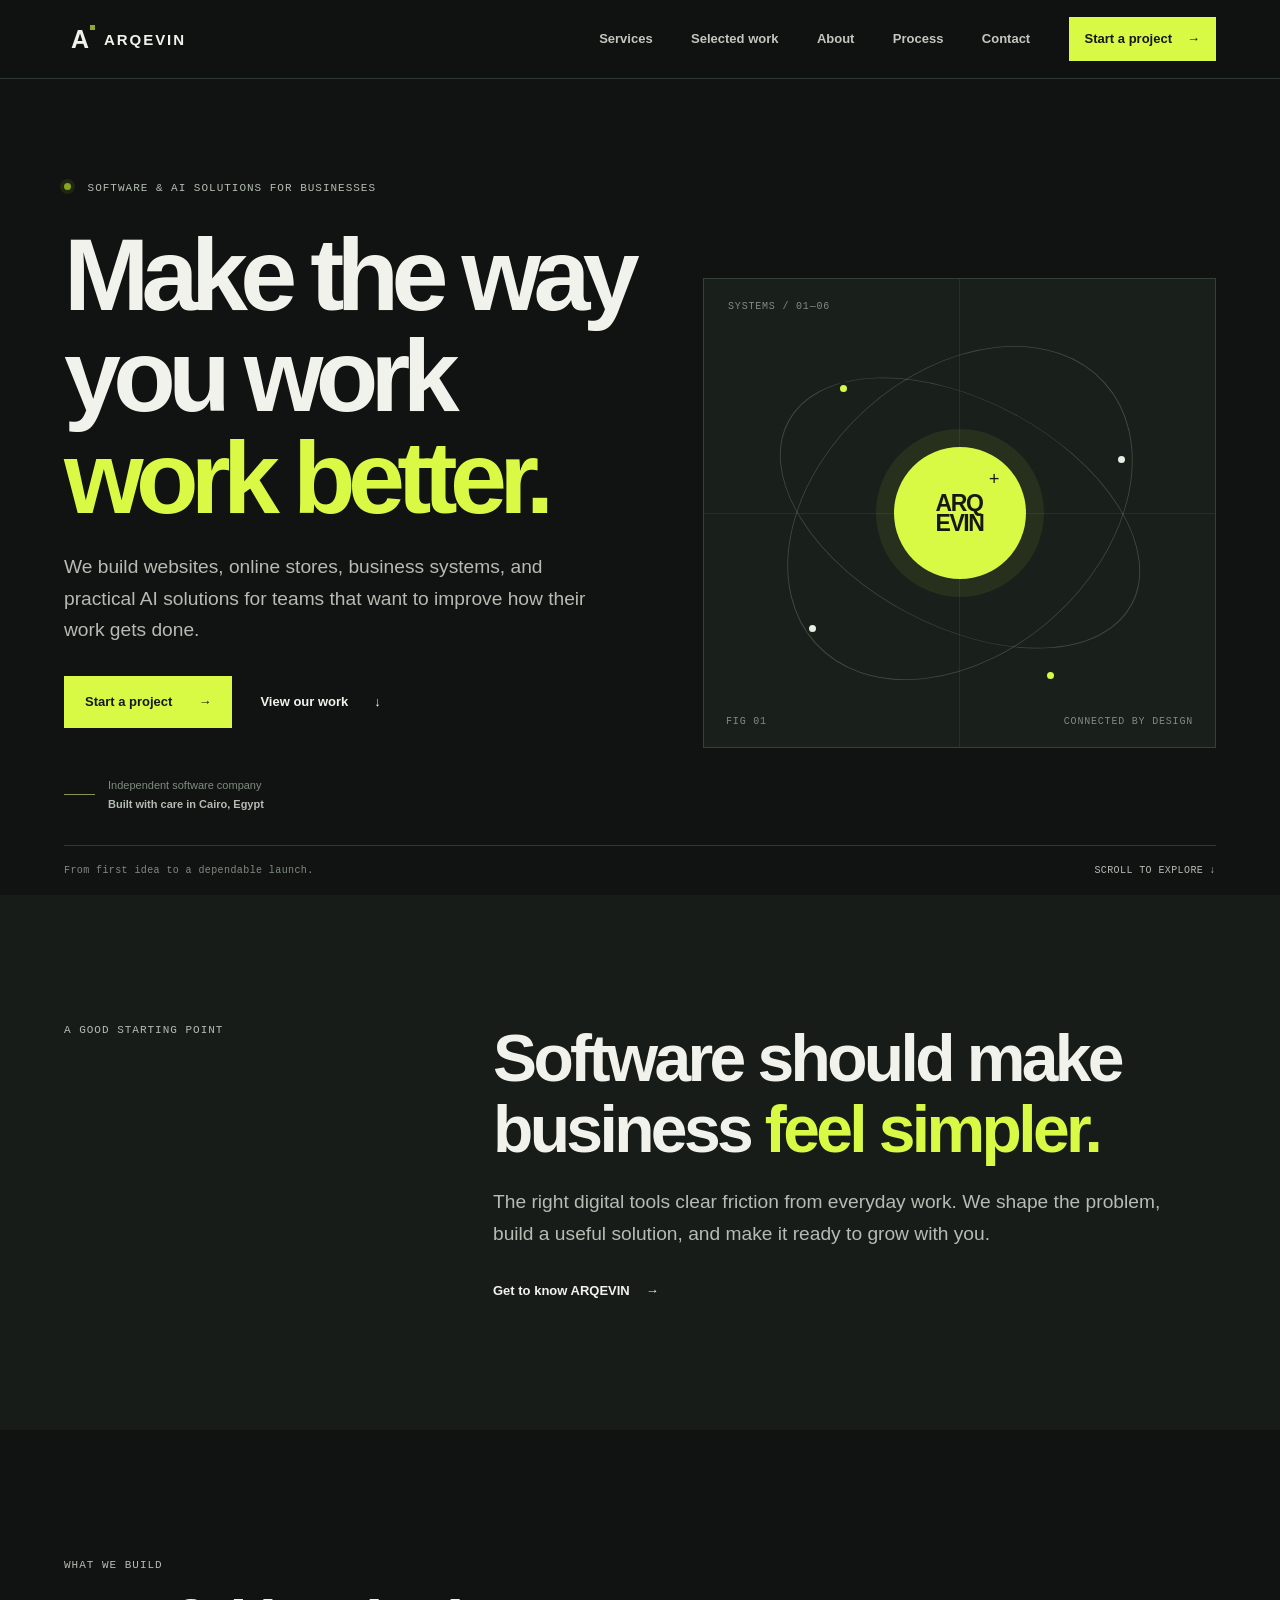
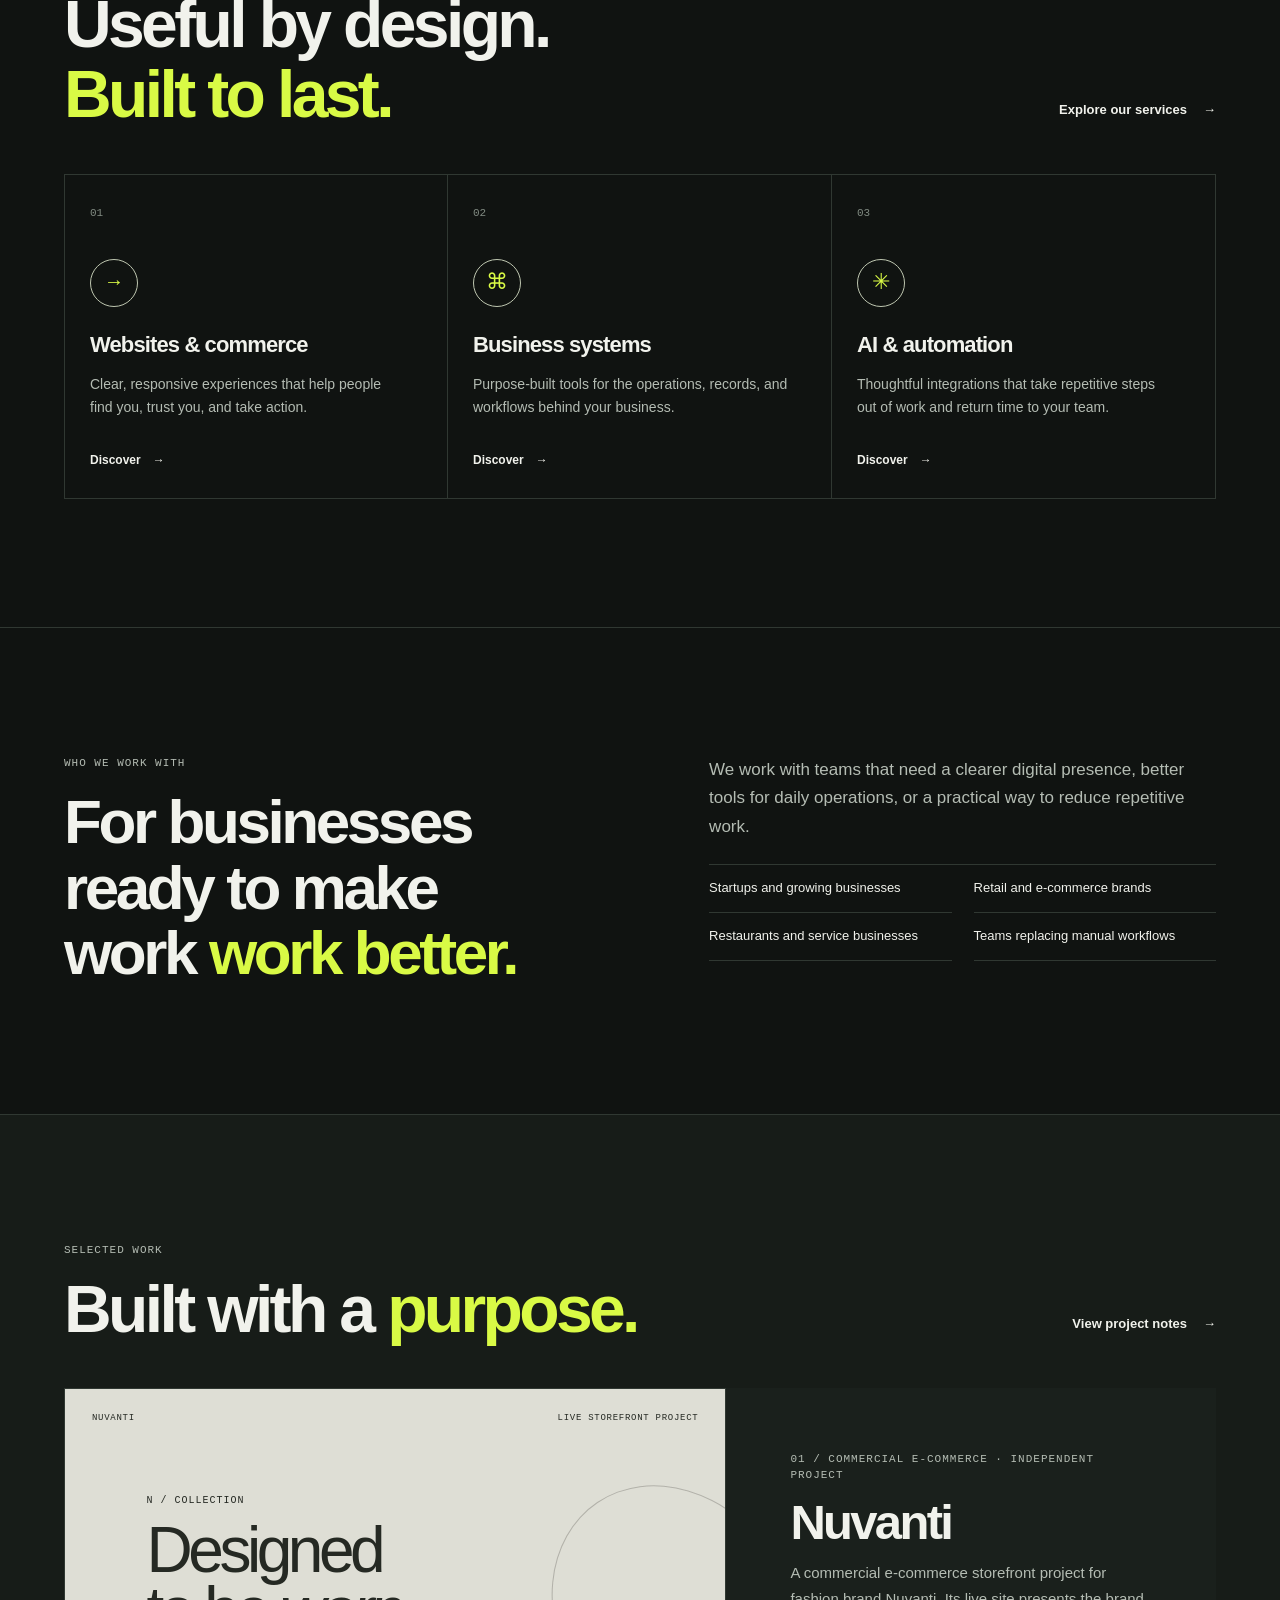
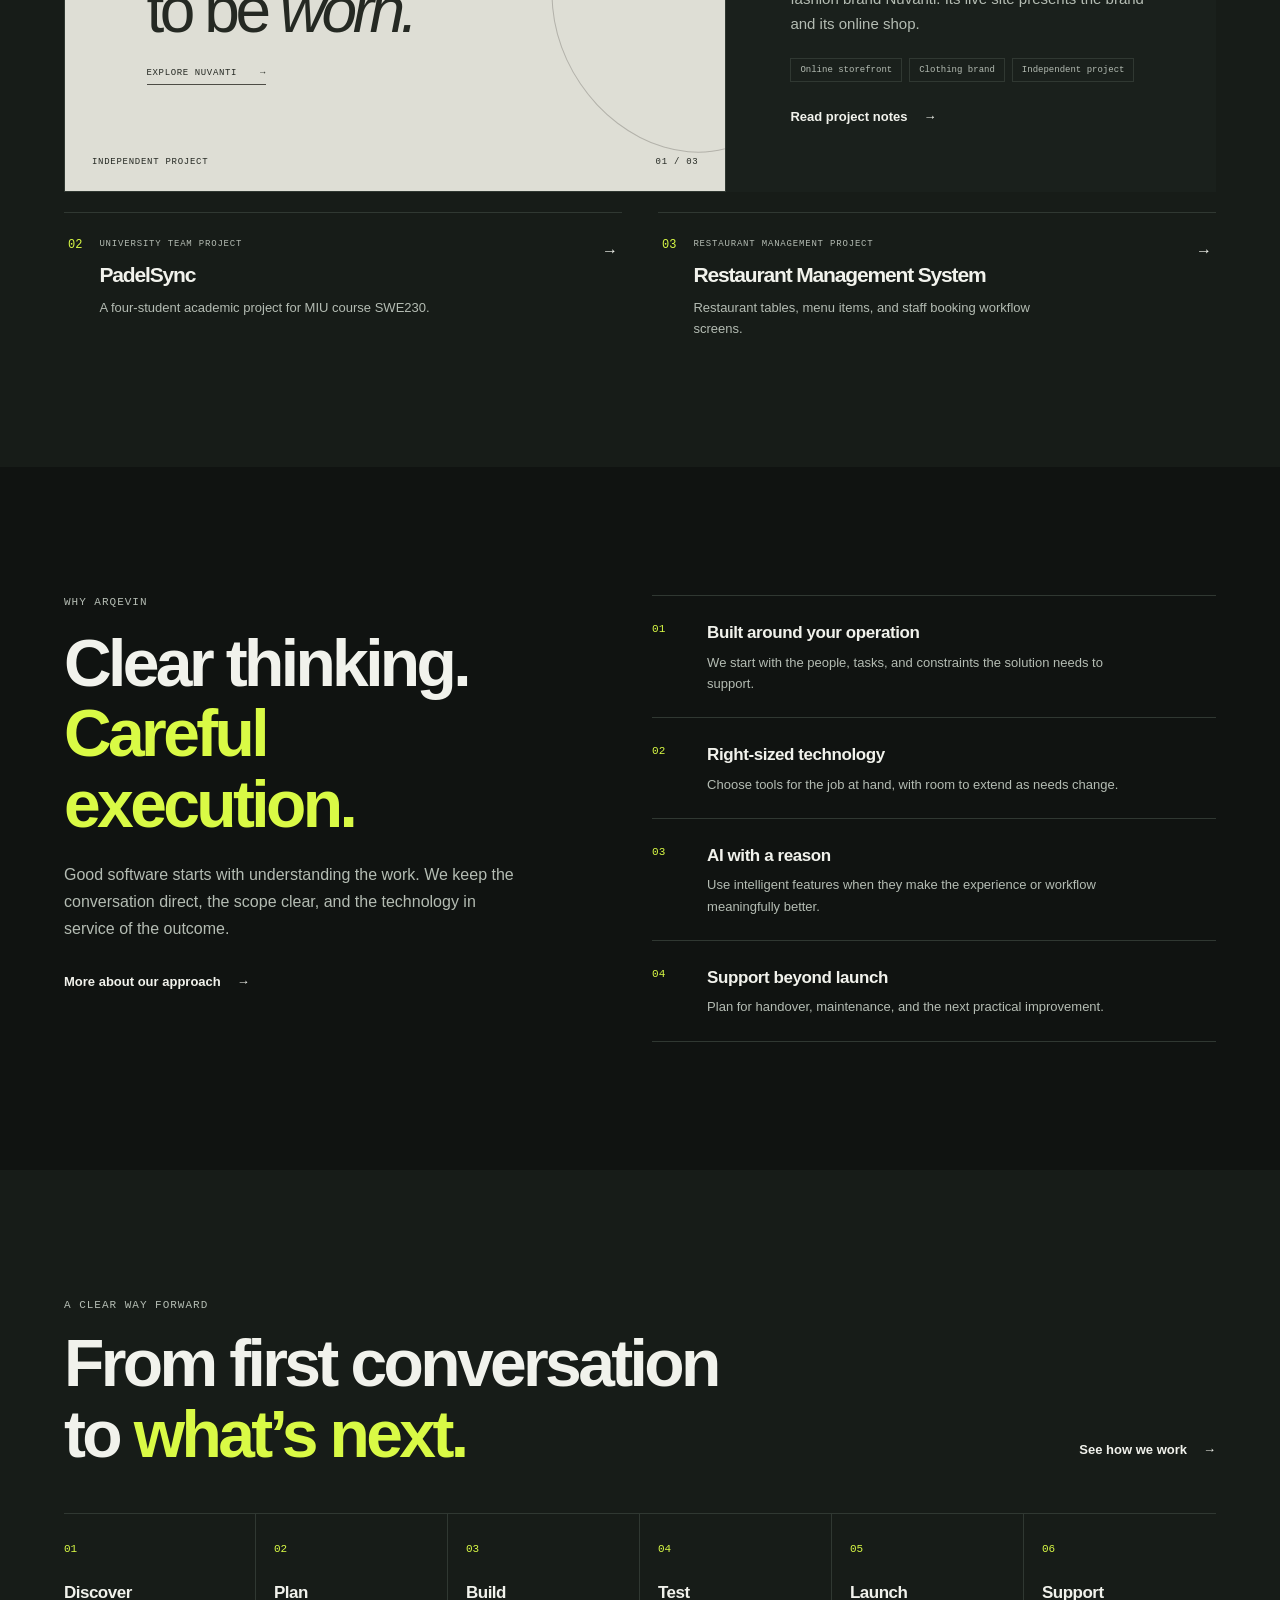
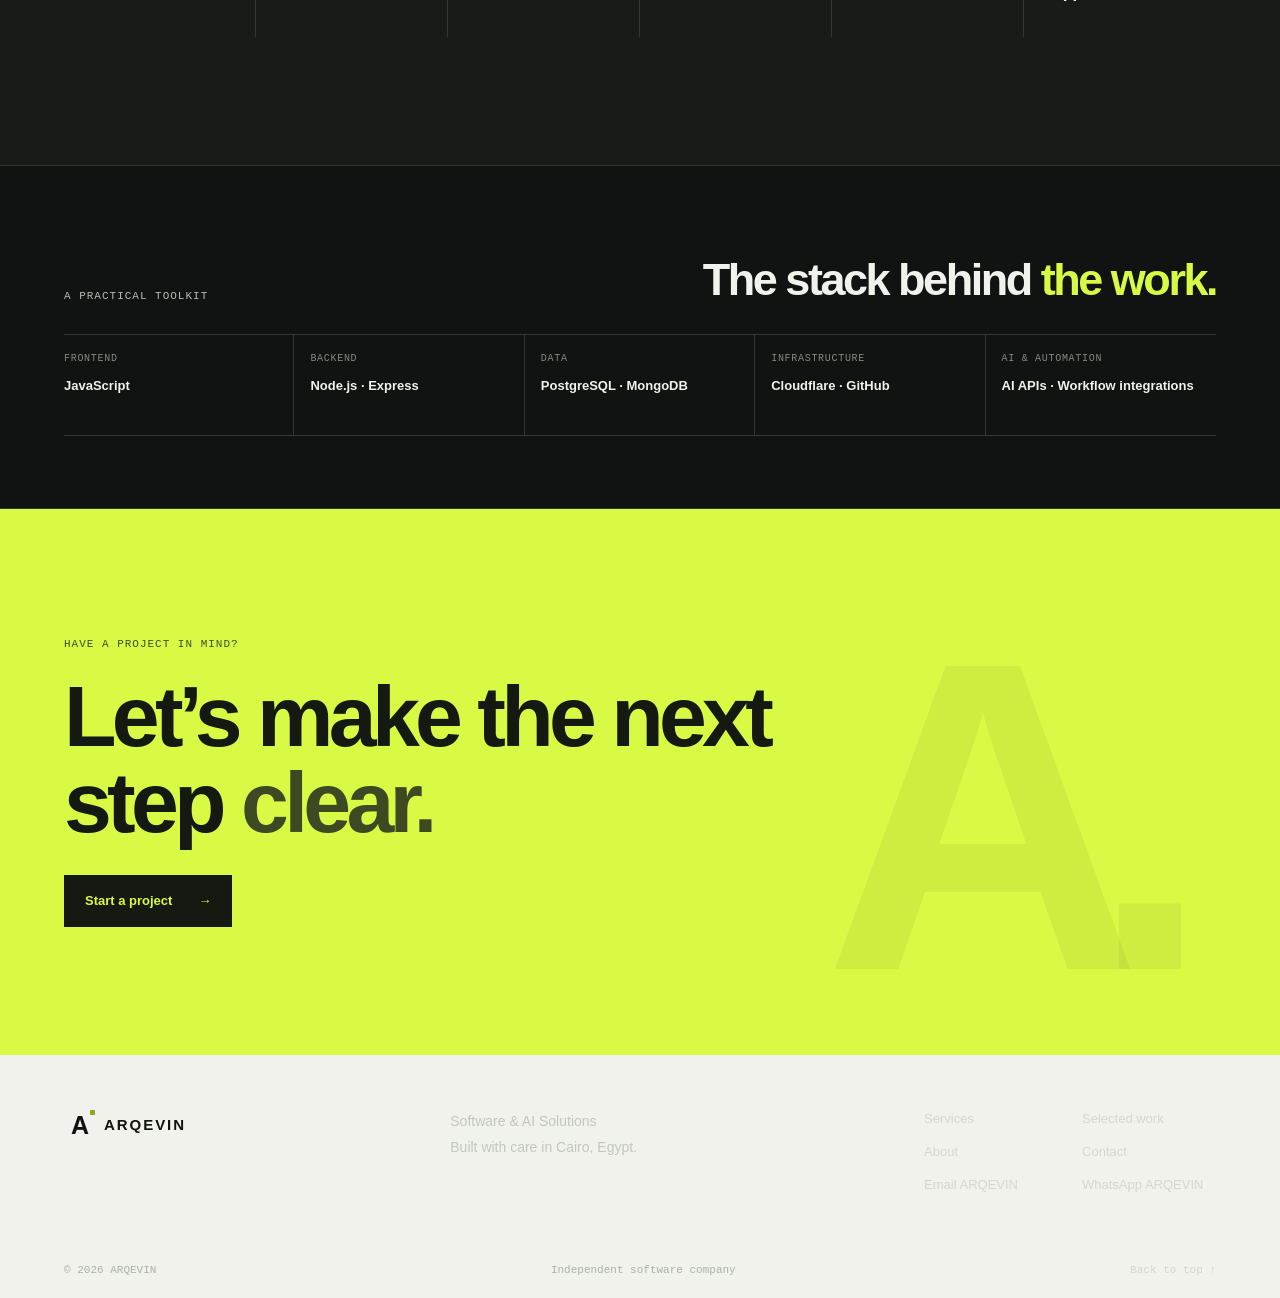
==== index.html @ 6740a478 "Polish ARQEVIN prelaunch content and metadata" ====
<!doctype html>
<html lang="en">
<head>
  <meta charset="utf-8">
  <meta name="viewport" content="width=device-width, initial-scale=1">
  <meta name="theme-color" content="#101311">
  <meta name="description" content="ARQEVIN builds practical websites, business systems, and software with AI where it creates real value.">
  <meta property="og:type" content="website">
  <meta property="og:title" content="ARQEVIN — Software & AI Solutions">
  <meta property="og:description" content="Digital products and business systems, built around the way you work.">
  <meta property="og:image" content="https://arqevin-fxw.pages.dev/assets/arqevin-social.svg"><meta property="og:image:alt" content="ARQEVIN — Software and AI solutions for businesses"><meta property="og:image:width" content="1200"><meta property="og:image:height" content="630"><meta name="twitter:card" content="summary_large_image">
  <meta property="og:url" content="https://arqevin-fxw.pages.dev/">
  <title>ARQEVIN — Software & AI Solutions</title>
  <link rel="canonical" href="https://arqevin-fxw.pages.dev/">
  <link rel="icon" href="/assets/favicon.svg" type="image/svg+xml">
  <link rel="stylesheet" href="/assets/css/site.css">
  <script src="/assets/js/site.js" defer></script>
  <script src="/assets/js/projects.js" defer></script>
</head>
<body>
  <a class="skip-link" href="#main">Skip to content</a>
  <header class="site-header"><div class="container nav-wrap">
    <a class="brand" href="/" aria-label="ARQEVIN home"><span class="brand-mark" aria-hidden="true">A<span></span></span><span class="brand-name">ARQEVIN</span></a>
    <button class="menu-toggle" type="button" aria-expanded="false" aria-controls="primary-nav"><span></span><span></span><span class="sr-only">Open navigation</span></button>
    <nav class="primary-nav" id="primary-nav" aria-label="Main navigation">
      <a href="/services.html">Services</a><a href="/work.html">Selected work</a><a href="/about.html">About</a><a href="/process.html">Process</a><a href="/contact.html">Contact</a><a class="nav-cta" href="/contact.html">Start a project <span aria-hidden="true">→</span></a>
    </nav>
  </div></header>
  <main id="main">
    <section class="hero"><div class="container hero-grid">
      <div class="hero-copy"><p class="eyebrow"><span class="status-dot"></span> Software & AI solutions for businesses</p><h1>Make the way you work<br><em>work better.</em></h1><p class="hero-lede">We build websites, online stores, business systems, and practical AI solutions for teams that want to improve how their work gets done.</p><div class="button-row"><a class="button button-dark" href="/contact.html">Start a project <span aria-hidden="true">→</span></a><a class="button button-text" href="/work.html">View our work <span aria-hidden="true">↓</span></a></div><div class="hero-note"><span class="note-line"></span><span>Independent software company<br><strong>Built with care in Cairo, Egypt</strong></span></div></div>
      <div class="hero-art" aria-label="Abstract architectural illustration of connected software systems" role="img"><div class="art-label art-label-top">SYSTEMS / 01—06</div><div class="orbit orbit-one"></div><div class="orbit orbit-two"></div><div class="art-core"><span class="core-cross">+</span><span class="core-word">ARQ<br>EVIN</span></div><span class="orbit-node node-a"></span><span class="orbit-node node-b"></span><span class="orbit-node node-c"></span><span class="orbit-node node-d"></span><span class="art-index">FIG 01 <span>CONNECTED BY DESIGN</span></span></div>
    </div><div class="container hero-bottom"><span>From first idea to a dependable launch.</span><span class="scroll-cue">SCROLL TO EXPLORE <span aria-hidden="true">↓</span></span></div></section>
    <section class="intro-section section-pad"><div class="container intro-grid"><p class="eyebrow">A good starting point</p><div><h2>Software should make business <em>feel simpler.</em></h2><p class="body-large">The right digital tools clear friction from everyday work. We shape the problem, build a useful solution, and make it ready to grow with you.</p><a class="arrow-link" href="/about.html">Get to know ARQEVIN <span aria-hidden="true">→</span></a></div></div></section>
    <section class="services-section section-pad"><div class="container"><div class="section-heading"><div><p class="eyebrow">What we build</p><h2>Useful by design.<br><em>Built to last.</em></h2></div><a class="arrow-link heading-link" href="/services.html">Explore our services <span aria-hidden="true">→</span></a></div><div class="service-grid">
      <a class="service-card" href="/services.html#websites"><span class="service-number">01</span><span class="service-icon icon-window" aria-hidden="true">→</span><h3>Websites & commerce</h3><p>Clear, responsive experiences that help people find you, trust you, and take action.</p><span class="card-link">Discover <span aria-hidden="true">→</span></span></a>
      <a class="service-card" href="/services.html#systems"><span class="service-number">02</span><span class="service-icon" aria-hidden="true">⌘</span><h3>Business systems</h3><p>Purpose-built tools for the operations, records, and workflows behind your business.</p><span class="card-link">Discover <span aria-hidden="true">→</span></span></a>
      <a class="service-card" href="/services.html#intelligence"><span class="service-number">03</span><span class="service-icon icon-spark" aria-hidden="true">✳</span><h3>AI & automation</h3><p>Thoughtful integrations that take repetitive steps out of work and return time to your team.</p><span class="card-link">Discover <span aria-hidden="true">→</span></span></a>
    </div></div></section>
    <section class="audience-section section-pad"><div class="container audience-grid"><div><p class="eyebrow">Who we work with</p><h2>For businesses ready to make work <em>work better.</em></h2></div><div class="audience-copy"><p>We work with teams that need a clearer digital presence, better tools for daily operations, or a practical way to reduce repetitive work.</p><ul aria-label="Examples of businesses"><li>Startups and growing businesses</li><li>Retail and e-commerce brands</li><li>Restaurants and service businesses</li><li>Teams replacing manual workflows</li></ul></div></div></section>
    <section class="work-section section-pad"><div class="container"><div class="section-heading"><div><p class="eyebrow">Selected work</p><h2>Built with a <em>purpose.</em></h2></div><a class="arrow-link heading-link" href="/work.html">View project notes <span aria-hidden="true">→</span></a></div><div class="featured-project"><div class="project-visual visual-nuvanti"><div class="visual-top"><span>NUVANTI</span><span>LIVE STOREFRONT PROJECT</span></div><div class="visual-body"><span class="visual-kicker">N / COLLECTION</span><span class="visual-title">Designed<br>to be <i>worn.</i></span><span class="visual-button">EXPLORE NUVANTI <b>→</b></span></div><div class="visual-bottom"><span>INDEPENDENT PROJECT</span><span>01 / 03</span></div></div><div class="project-info"><p class="eyebrow">01 / Commercial e-commerce · Independent project</p><h3>Nuvanti</h3><p data-project-summary="nuvanti">An independent e-commerce website for Nuvanti, a clothing brand. Its public site introduces the brand and provides an online-shop experience.</p><div class="tag-list"><span>Online storefront</span><span>Clothing brand</span><span>Independent project</span></div><a class="arrow-link" href="/work.html#nuvanti">Read project notes <span aria-hidden="true">→</span></a></div></div><div class="work-secondary"><div class="mini-project"><span class="mini-index">02</span><div><p class="eyebrow">University team project</p><h3>PadelSync</h3><p data-project-summary="padelsync">A four-student academic project for MIU course SWE230.</p></div><a aria-label="View PadelSync project notes" href="/work.html#padelsync">→</a></div><div class="mini-project"><span class="mini-index">03</span><div><p class="eyebrow">Restaurant management project</p><h3>Restaurant Management System</h3><p data-project-summary="restaurant-management">Restaurant tables, menu items, and staff booking workflow screens.</p></div><a aria-label="View restaurant management project notes" href="/work.html#restaurant-management">→</a></div></div></div></section>
    <section class="difference-section section-pad"><div class="container difference-grid"><div><p class="eyebrow">Why ARQEVIN</p><h2>Clear thinking.<br><em>Careful execution.</em></h2><p class="body-large">Good software starts with understanding the work. We keep the conversation direct, the scope clear, and the technology in service of the outcome.</p><a class="arrow-link" href="/about.html">More about our approach <span aria-hidden="true">→</span></a></div><div class="principle-list"><article><span>01</span><div><h3>Built around your operation</h3><p>We start with the people, tasks, and constraints the solution needs to support.</p></div></article><article><span>02</span><div><h3>Right-sized technology</h3><p>Choose tools for the job at hand, with room to extend as needs change.</p></div></article><article><span>03</span><div><h3>AI with a reason</h3><p>Use intelligent features when they make the experience or workflow meaningfully better.</p></div></article><article><span>04</span><div><h3>Support beyond launch</h3><p>Plan for handover, maintenance, and the next practical improvement.</p></div></article></div></div></section>
    <section class="process-strip section-pad"><div class="container"><div class="section-heading"><div><p class="eyebrow">A clear way forward</p><h2>From first conversation<br>to <em>what’s next.</em></h2></div><a class="arrow-link heading-link" href="/process.html">See how we work <span aria-hidden="true">→</span></a></div><div class="process-steps"><div><span>01</span><h3>Discover</h3></div><div><span>02</span><h3>Plan</h3></div><div><span>03</span><h3>Build</h3></div><div><span>04</span><h3>Test</h3></div><div><span>05</span><h3>Launch</h3></div><div><span>06</span><h3>Support</h3></div></div></div></section>
    <section class="tech-section"><div class="container"><div class="tech-heading"><p class="eyebrow">A practical toolkit</p><h2>The stack behind <em>the work.</em></h2></div><div class="tech-groups"><div><span>Frontend</span><strong>JavaScript</strong></div><div><span>Backend</span><strong>Node.js · Express</strong></div><div><span>Data</span><strong>PostgreSQL · MongoDB</strong></div><div><span>Infrastructure</span><strong>Cloudflare · GitHub</strong></div><div><span>AI & automation</span><strong>AI APIs · Workflow integrations</strong></div></div></div></section>
    <section class="closing-cta section-pad"><div class="container closing-inner"><p class="eyebrow">Have a project in mind?</p><h2>Let’s make the next<br>step <em>clear.</em></h2><a class="button button-light" href="/contact.html">Start a project <span aria-hidden="true">→</span></a><span class="cta-mark" aria-hidden="true">A.</span></div></section>
  </main>
  <footer class="site-footer"><div class="container footer-main"><a class="brand brand-footer" href="/" aria-label="ARQEVIN home"><span class="brand-mark" aria-hidden="true">A<span></span></span><span class="brand-name">ARQEVIN</span></a><p>Software & AI Solutions<br>Built with care in Cairo, Egypt.</p><div class="footer-links"><a href="/services.html">Services</a><a href="/work.html">Selected work</a><a href="/about.html">About</a><a href="/contact.html">Contact</a><a href="mailto:adamadel3224@gmail.com">Email ARQEVIN</a><a href="https://wa.me/201023484243" target="_blank" rel="noopener noreferrer">WhatsApp ARQEVIN</a></div></div><div class="container footer-bottom"><span>© <span data-year></span> ARQEVIN</span><span>Independent software company</span><a href="#main">Back to top ↑</a></div></footer>
</body></html>
---- assets/css/site.css ----
:root {
  color-scheme: light;
  --paper: #f4f3ee;
  --paper-deep: #ebeae3;
  --ink: #192421;
  --ink-soft: #525c55;
  --ink-muted: #82887f;
  --line: #d8d9d0;
  --lime: #d7ed75;
  --lime-deep: #b9d44f;
  --white: #fffefa;
  --display: 'Segoe UI', Arial, sans-serif;
  --body: 'Segoe UI', Arial, sans-serif;
  --mono: 'Cascadia Mono', Consolas, monospace;
  --container: 1240px;
  --gutter: clamp(22px, 5vw, 76px);
}

* { box-sizing: border-box; }
html { scroll-behavior: smooth; scroll-padding-top: 90px; }
body { margin: 0; background: var(--paper); color: var(--ink); font-family: var(--body); font-size: 16px; line-height: 1.6; -webkit-font-smoothing: antialiased; }
img, svg { display: block; max-width: 100%; }
a { color: inherit; }
button, input, select, textarea { font: inherit; }
button, a { -webkit-tap-highlight-color: transparent; }
.container { width: min(var(--container), calc(100% - var(--gutter) * 2)); margin-inline: auto; }
.sr-only { position: absolute; width: 1px; height: 1px; padding: 0; margin: -1px; overflow: hidden; clip: rect(0, 0, 0, 0); white-space: nowrap; border: 0; }
.skip-link { position: fixed; z-index: 100; top: 10px; left: 10px; transform: translateY(-150%); background: var(--lime); color: var(--ink); padding: 10px 16px; font-weight: 700; }
.skip-link:focus { transform: translateY(0); }
:focus-visible { outline: 3px solid #788e16; outline-offset: 4px; }
.eyebrow { margin: 0; color: var(--ink-soft); font: 500 11px/1.4 var(--mono); letter-spacing: .09em; text-transform: uppercase; }
.status-dot { display: inline-block; width: 7px; height: 7px; margin: 0 9px 1px 0; border-radius: 50%; background: #87a51d; box-shadow: 0 0 0 4px rgba(135,165,29,.13); }
h1, h2, h3, p { margin-top: 0; }
h1, h2, h3 { font-family: var(--display); letter-spacing: -.055em; }
h1 em, h2 em, .statement em { color: #788c48; font-style: normal; }
.section-pad { padding-block: clamp(76px, 10vw, 144px); }

/* Shared navigation and footer */
.site-header { position: sticky; z-index: 20; top: 0; background: rgba(244,243,238,.94); border-bottom: 1px solid rgba(25,36,33,.08); backdrop-filter: blur(12px); }
.nav-wrap { display: flex; min-height: 78px; align-items: center; justify-content: space-between; }
.brand { display: inline-flex; align-items: center; gap: 11px; color: var(--ink); text-decoration: none; }
.brand-mark { position: relative; display: grid; width: 29px; height: 31px; place-items: center; font: 800 25px/.9 var(--display); letter-spacing: -.12em; }
.brand-mark span { position: absolute; top: 1px; right: -2px; width: 5px; height: 5px; background: #8da927; }
.brand-name { font: 800 15px/1 var(--display); letter-spacing: .13em; }
.primary-nav { display: flex; height: 78px; align-items: center; gap: clamp(20px, 3vw, 39px); }
.primary-nav a { color: #48524c; font-size: 13px; font-weight: 600; text-decoration: none; transition: color .18s ease; }
.primary-nav a:hover, .primary-nav a[aria-current="page"] { color: #7c921e; }
.primary-nav .nav-cta { display: inline-flex; align-items: center; gap: 15px; padding: 12px 16px; background: var(--ink); color: var(--paper); }
.primary-nav .nav-cta:hover { background: #304038; color: var(--lime); }
.menu-toggle { display: none; }
.site-footer { padding: 54px 0 20px; background: var(--ink); color: var(--paper); }
.footer-main { display: grid; grid-template-columns: 1.2fr 1.5fr 1fr; align-items: start; gap: 36px; padding-bottom: 48px; }
.brand-footer { color: var(--paper); }
.footer-main > p { margin: 0; color: #c2c7bd; font-size: 14px; line-height: 1.8; }
.footer-links { display: grid; grid-template-columns: 1fr 1fr; gap: 12px 24px; }
.footer-links a, .footer-bottom a { color: #d3d7cf; font-size: 13px; text-decoration: none; }
.footer-links a:hover, .footer-bottom a:hover { color: var(--lime); }
.footer-bottom { display: flex; justify-content: space-between; gap: 16px; padding-top: 17px; border-top: 1px solid rgba(244,243,238,.2); color: #aab1a7; font: 11px/1.5 var(--mono); }
.footer-bottom a { font: inherit; }

/* Home hero */
.hero { overflow: hidden; padding-top: clamp(60px, 8vw, 112px); background: var(--paper); }
.hero-grid { display: grid; grid-template-columns: 1fr .9fr; min-height: 490px; align-items: center; gap: 6%; }
.hero-copy { padding-bottom: 32px; }
.hero-copy h1 { max-width: 690px; margin: 27px 0 23px; font-size: clamp(51px, 7vw, 92px); line-height: .99; font-weight: 600; }
.hero-lede { max-width: 550px; margin-bottom: 30px; color: var(--ink-soft); font-size: clamp(17px, 1.5vw, 20px); line-height: 1.65; }
.button-row { display: flex; flex-wrap: wrap; align-items: center; gap: 11px 27px; }
.button { display: inline-flex; min-height: 52px; align-items: center; justify-content: center; gap: 26px; padding: 0 20px; border: 1px solid transparent; font-size: 13px; font-weight: 700; text-decoration: none; transition: transform .18s ease, background-color .18s ease; }
.button:hover { transform: translateY(-2px); }
.button-dark { background: var(--ink); color: var(--paper); }
.button-dark:hover { background: #304038; }
.button-light { background: var(--lime); color: var(--ink); }
.button-light:hover { background: #e3f593; }
.button-text { min-height: 48px; padding-inline: 0; color: var(--ink); }
.hero-note { display: flex; align-items: center; gap: 13px; margin-top: 48px; color: var(--ink-muted); font-size: 11px; line-height: 1.7; }
.hero-note strong { color: var(--ink-soft); font-weight: 600; }
.note-line { width: 31px; height: 1px; background: #879353; }
.hero-art { position: relative; display: grid; min-height: 430px; overflow: hidden; place-items: center; background: #e9e9e1; }
.hero-art::before, .hero-art::after { position: absolute; width: 1px; height: 100%; background: rgba(25,36,33,.08); content: ''; }
.hero-art::after { width: 100%; height: 1px; }
.art-label, .art-index { position: absolute; z-index: 2; color: var(--ink-muted); font: 10px var(--mono); letter-spacing: .08em; }
.art-label-top { top: 22px; left: 24px; }
.art-index { right: 22px; bottom: 20px; left: 22px; display: flex; justify-content: space-between; }
.orbit { position: absolute; width: min(80%, 390px); aspect-ratio: 1; border: 1px solid rgba(25,36,33,.19); border-radius: 50%; }
.orbit-one { transform: rotate(28deg) scaleY(.58); }
.orbit-two { transform: rotate(-42deg) scaleY(.72); }
.art-core { position: relative; z-index: 1; display: grid; width: 132px; height: 132px; place-items: center; border-radius: 50%; background: var(--ink); color: var(--lime); box-shadow: 0 0 0 18px rgba(25,36,33,.04); }
.core-word { font: 800 23px/.9 var(--display); letter-spacing: -.06em; }
.core-cross { position: absolute; top: 23px; right: 26px; font: 18px var(--mono); }
.orbit-node { position: absolute; z-index: 3; width: 13px; height: 13px; border: 3px solid #e9e9e1; border-radius: 50%; background: #93ac36; }
.node-a { top: 22%; left: 26%; }.node-b { top: 37%; right: 17%; background: var(--ink); }.node-c { bottom: 24%; left: 20%; background: var(--ink); }.node-d { right: 31%; bottom: 14%; }
.hero-bottom { display: flex; justify-content: space-between; padding-block: 19px; border-top: 1px solid var(--line); color: var(--ink-muted); font: 10px var(--mono); letter-spacing: .04em; }
.scroll-cue { color: var(--ink-soft); }

/* Shared sections */
.intro-section { background: #eaeae2; }
.intro-grid { display: grid; grid-template-columns: .72fr 1.6fr; gap: 9%; }
.intro-grid h2, .section-heading h2, .difference-grid h2 { max-width: 760px; margin-bottom: 21px; font-size: clamp(39px, 5.3vw, 66px); line-height: 1.07; font-weight: 600; }
.body-large { max-width: 690px; margin-bottom: 26px; color: var(--ink-soft); font-size: clamp(17px, 1.5vw, 20px); line-height: 1.7; }
.arrow-link { display: inline-flex; align-items: center; gap: 16px; color: var(--ink); font-size: 13px; font-weight: 700; text-decoration: none; }
.arrow-link span { transition: transform .18s ease; }
.arrow-link:hover span { transform: translateX(3px); }
.services-section { background: var(--paper); }
.section-heading { display: flex; align-items: end; justify-content: space-between; gap: 28px; margin-bottom: 44px; }
.section-heading h2 { margin: 15px 0 0; }
.heading-link { margin-bottom: 9px; white-space: nowrap; }
.service-grid { display: grid; grid-template-columns: repeat(3, 1fr); border-top: 1px solid var(--line); border-bottom: 1px solid var(--line); }
.service-card { position: relative; min-height: 330px; padding: 26px 27px 24px; border-right: 1px solid var(--line); color: inherit; text-decoration: none; transition: background-color .2s ease; }
.service-card:first-child { border-left: 1px solid var(--line); }
.service-card:hover { background: #eceee4; }
.service-number { color: var(--ink-muted); font: 11px var(--mono); }
.service-icon { display: grid; width: 48px; height: 48px; margin: 35px 0 20px; place-items: center; border: 1px solid #bec6b0; border-radius: 50%; font: 22px var(--mono); }
.icon-window { font-size: 20px; }.icon-spark { color: #788d27; }
.service-card h3 { margin-bottom: 11px; font-size: 22px; font-weight: 600; letter-spacing: -.04em; }
.service-card p { max-width: 315px; margin-bottom: 27px; color: var(--ink-soft); font-size: 14px; line-height: 1.65; }
.card-link { display: inline-flex; gap: 12px; color: var(--ink); font-size: 12px; font-weight: 700; }
.work-section { background: #eaeae2; }
.featured-project { display: grid; grid-template-columns: 1.15fr .85fr; min-height: 390px; background: var(--paper); }
.project-visual, .case-visual { position: relative; display: flex; min-height: 390px; flex-direction: column; justify-content: space-between; overflow: hidden; padding: 24px 27px; }
.visual-nuvanti { background: #d5d2c8; color: #312f29; }
.visual-top, .visual-bottom { z-index: 1; display: flex; justify-content: space-between; color: inherit; font: 9px var(--mono); letter-spacing: .08em; }
.visual-body { position: relative; z-index: 1; display: flex; flex-direction: column; align-items: flex-start; margin: auto 0; padding-left: 9%; }
.visual-kicker { margin-bottom: 14px; font: 10px var(--mono); letter-spacing: .1em; }
.visual-title { font: 500 clamp(42px, 5vw, 67px)/.94 var(--display); letter-spacing: -.07em; }
.visual-title i { font-weight: 400; }
.visual-button { display: inline-flex; gap: 23px; margin-top: 27px; padding-bottom: 6px; border-bottom: 1px solid #4d4c45; font: 9px var(--mono); letter-spacing: .07em; }
.visual-nuvanti::after { position: absolute; right: -67px; bottom: 31px; width: 230px; height: 280px; border: 1px solid rgba(49,47,41,.25); border-radius: 50%; content: ''; transform: rotate(-34deg); }
.project-info { display: flex; flex-direction: column; align-items: flex-start; justify-content: center; padding: clamp(28px, 5vw, 68px); }
.project-info h3, .case-content h2 { margin: 14px 0 12px; font-size: clamp(35px, 4vw, 49px); line-height: 1.05; font-weight: 600; }
.project-info > p:not(.eyebrow), .case-summary { max-width: 440px; margin-bottom: 21px; color: var(--ink-soft); font-size: 15px; line-height: 1.7; }
.tag-list { display: flex; flex-wrap: wrap; gap: 7px; margin-bottom: 25px; }
.tag-list span { padding: 6px 9px; border: 1px solid var(--line); color: var(--ink-soft); font: 9px var(--mono); }
.work-secondary { display: grid; grid-template-columns: repeat(3, minmax(0, 1fr)); gap: 24px; margin-top: 20px; }
.mini-project { display: grid; grid-template-columns: auto 1fr auto; gap: 17px; align-items: start; padding: 25px 4px 0; border-top: 1px solid #c7c9bf; }
.mini-index { color: #819338; font: 12px var(--mono); }
.mini-project .eyebrow { margin-bottom: 8px; font-size: 9px; }
.mini-project h3 { margin: 0 0 6px; font-size: 21px; font-weight: 600; }
.mini-project p:not(.eyebrow) { max-width: 380px; margin: 0; color: var(--ink-soft); font-size: 13px; line-height: 1.6; }
.mini-project > a { color: var(--ink); text-decoration: none; }
.difference-section { background: var(--paper); }
.difference-grid { display: grid; grid-template-columns: .9fr 1.1fr; gap: 11%; }
.difference-grid h2 { margin-top: 17px; }
.difference-grid .body-large { font-size: 16px; }
.principle-list { border-top: 1px solid var(--line); }
.principle-list article { display: grid; grid-template-columns: 42px 1fr; gap: 13px; padding: 23px 0; border-bottom: 1px solid var(--line); }
.principle-list article > span { padding-top: 4px; color: #829331; font: 11px var(--mono); }
.principle-list h3 { margin: 0 0 5px; font-size: 17px; font-weight: 700; letter-spacing: -.025em; }
.principle-list p { max-width: 440px; margin: 0; color: var(--ink-soft); font-size: 13px; line-height: 1.65; }
.process-strip { background: #eaeae2; }
.process-steps { display: grid; grid-template-columns: repeat(6, 1fr); border-top: 1px solid #c7c9bf; }
.process-steps > div { min-height: 123px; padding: 20px 12px 0 0; border-right: 1px solid #c7c9bf; }
.process-steps > div + div { padding-left: 18px; }
.process-steps > div:last-child { border-right: 0; }
.process-steps span { color: #84953b; font: 11px var(--mono); }
.process-steps h3 { margin: 19px 0 0; font-size: 17px; font-weight: 600; letter-spacing: -.03em; }
.tech-section { padding-block: 31px; border-top: 1px solid var(--line); border-bottom: 1px solid var(--line); }
.tech-row { display: flex; align-items: center; justify-content: space-between; gap: 30px; }
.tech-list { display: flex; flex-wrap: wrap; justify-content: flex-end; gap: 11px 27px; }
.tech-list span { color: var(--ink-soft); font-size: 12px; }
.closing-cta { position: relative; overflow: hidden; background: var(--ink); color: var(--paper); }
.closing-inner { position: relative; z-index: 1; }
.closing-inner .eyebrow { color: #c0c8b5; }
.closing-inner h2 { margin: 21px 0 30px; font-size: clamp(48px, 7vw, 86px); line-height: 1; font-weight: 600; }
.closing-inner h2 em { color: var(--lime); }
.cta-mark { position: absolute; right: 5%; bottom: -110px; color: rgba(244,243,238,.045); font: 800 clamp(230px, 36vw, 440px)/1 var(--display); letter-spacing: -.12em; pointer-events: none; }

/* Interior pages */
.page-hero { padding-block: clamp(72px, 10vw, 134px) clamp(58px, 8vw, 96px); background: #eaeae2; }
.page-hero-grid { display: grid; grid-template-columns: .72fr 1.6fr; gap: 9%; align-items: start; }
.page-hero h1 { margin: 0 0 22px; font-size: clamp(49px, 7vw, 86px); line-height: 1.01; font-weight: 600; }
.page-hero .hero-lede { max-width: 660px; margin: 0; }
.services-detail { background: var(--paper); }
.detail-list { border-top: 1px solid var(--line); }
.detail-item { display: grid; grid-template-columns: 42px 1fr 1fr; gap: clamp(20px, 4vw, 55px); padding: 43px 0 46px; border-bottom: 1px solid var(--line); scroll-margin-top: 100px; }
.detail-index { color: #859536; font: 12px var(--mono); }
.detail-item h2 { margin: 14px 0 0; font-size: clamp(30px, 4vw, 46px); line-height: 1.08; font-weight: 600; }
.detail-copy > p { max-width: 490px; margin: 0 0 16px; color: var(--ink-soft); font-size: 15px; }
.detail-copy ul { display: grid; gap: 8px; margin: 0 0 23px; padding-left: 18px; color: var(--ink-soft); font-size: 13px; }
.detail-copy li::marker { color: #879c2a; }
.work-list { background: var(--paper); }
.project-notes { display: grid; gap: 75px; }
.case-study { display: grid; grid-template-columns: 1fr 1fr; gap: clamp(30px, 7vw, 96px); align-items: center; scroll-margin-top: 110px; }
.case-study:nth-child(even) .case-visual { order: 2; }
.case-study:nth-child(even) .case-content { order: 1; }
.case-study:nth-child(even) .case-gallery { order: 3; }
.case-study .case-visual { min-height: 410px; }
.case-content h2 { margin-block: 13px; }
.case-content .eyebrow { font-size: 10px; }
.case-meta { display: grid; grid-template-columns: 1fr 1fr; gap: 15px; width: 100%; max-width: 490px; margin-block: 10px 20px; padding-block: 16px; border-top: 1px solid var(--line); border-bottom: 1px solid var(--line); }
.case-meta div { display: grid; gap: 4px; }
.case-meta span { color: var(--ink-muted); font: 9px var(--mono); letter-spacing: .05em; text-transform: uppercase; }
.case-meta strong, .case-meta a { color: var(--ink); font-size: 12px; font-weight: 600; text-decoration: none; }
.case-meta a:hover { text-decoration: underline; }
.case-gallery { grid-column: 1 / -1; display: grid; grid-template-columns: repeat(3, minmax(0, 1fr)); gap: 16px; margin-top: -18px; }
.case-gallery figure { min-width: 0; margin: 0; }
.case-gallery img { display: block; width: 100%; aspect-ratio: 16 / 9; object-fit: cover; border: 1px solid var(--line); background: #e5e7e5; }
.case-gallery figcaption { padding-top: 9px; color: var(--ink-muted); font: 10px var(--mono); }
.visual-padel { align-items: center; justify-content: center; background: #d7e1c7; }
.abstract-court { position: absolute; width: 72%; height: 53%; border: 1px solid rgba(25,36,33,.45); transform: rotate(-18deg); }
.court-one { top: 16%; left: 15%; }.court-two { right: 12%; bottom: 14%; transform: rotate(16deg); }
.abstract-court::before, .abstract-court::after { position: absolute; top: 0; bottom: 0; left: 50%; width: 1px; background: rgba(25,36,33,.32); content: ''; }
.abstract-court::after { top: 50%; right: 0; bottom: auto; left: 0; width: 100%; height: 1px; }
.visual-stamp { position: relative; z-index: 1; display: grid; width: 112px; height: 112px; place-items: center; border-radius: 50%; background: var(--ink); color: var(--lime); font: 600 26px var(--display); letter-spacing: -.05em; }
.visual-padel .visual-bottom, .visual-inventory .visual-bottom { position: absolute; right: 22px; bottom: 20px; left: 22px; }
.visual-inventory { justify-content: center; background: #e4e5dd; }
.visual-restaurant { align-items: center; justify-content: center; background: #f2eadc; }
.restaurant-board { display: grid; width: min(100%, 360px); gap: 18px; padding: 27px; border: 1px solid #d6c5ac; background: #fffaf1; box-shadow: 10px 10px 0 #e6d7c2; color: #2c211a; }
.restaurant-board span { color: #d83e46; font: 700 12px var(--display); letter-spacing: .08em; }
.restaurant-board strong { font: 600 clamp(27px, 4vw, 43px)/1.05 var(--display); letter-spacing: -.04em; }
.restaurant-board small { color: #82766c; font: 9px var(--mono); letter-spacing: .08em; }
.inventory-graphic { display: grid; width: 100%; gap: 13px; padding: 25px; border: 1px solid #c1c5b8; background: rgba(255,255,255,.4); }
.inventory-graphic span, .inventory-graphic strong { color: var(--ink-soft); font: 10px var(--mono); letter-spacing: .08em; }
.inventory-graphic strong { font: 600 clamp(18px, 2.5vw, 27px) var(--display); letter-spacing: -.04em; }
.inventory-graphic i { display: block; width: 100%; height: 1px; background: #c1c5b8; }
.statement-grid { display: grid; grid-template-columns: .72fr 1.6fr; gap: 9%; }
.statement { max-width: 820px; margin: 0 0 25px; font: 500 clamp(32px, 4.4vw, 55px)/1.2 var(--display); letter-spacing: -.05em; }
.statement-grid .body-large { font-size: 16px; }
.about-values { background: #eaeae2; }
.value-grid { display: grid; grid-template-columns: repeat(2,1fr); border-top: 1px solid #c7c9bf; }
.value-grid article { min-height: 198px; padding: 24px 32px 24px 0; border-bottom: 1px solid #c7c9bf; }
.value-grid article:nth-child(odd) { border-right: 1px solid #c7c9bf; }
.value-grid article:nth-child(even) { padding-left: 32px; }
.value-grid article > span { color: #7e9132; font: 10px var(--mono); letter-spacing: .06em; }
.value-grid h3 { margin: 20px 0 8px; font-size: 21px; font-weight: 700; }
.value-grid p { max-width: 430px; margin: 0; color: var(--ink-soft); font-size: 14px; }
.about-note-inner { display: grid; grid-template-columns: .72fr 1.6fr; gap: 9%; }
.about-note-inner > p { max-width: 740px; margin: 0; color: var(--ink-soft); font-size: 18px; line-height: 1.75; }
.process-detail { background: var(--paper); }
.process-detail-list { border-top: 1px solid var(--line); }
.process-detail-list article { display: grid; grid-template-columns: 54px 1fr 1.15fr; gap: 27px; align-items: start; padding: 32px 0; border-bottom: 1px solid var(--line); }
.process-detail-list article > span { display: grid; width: 39px; height: 39px; place-items: center; border: 1px solid #b9c38f; border-radius: 50%; color: #748829; font: 11px var(--mono); }
.process-detail-list .eyebrow { margin: 3px 0 8px; }
.process-detail-list h2 { margin: 0; font-size: 31px; font-weight: 600; }
.process-detail-list article > p { max-width: 550px; margin: 0; color: var(--ink-soft); font-size: 14px; }
.process-detail-list small { grid-column: 3; margin-top: -14px; color: var(--ink-muted); font: 10px var(--mono); }
.process-note { padding-block: 28px; background: #eaeae2; }
.process-note .container { display: flex; align-items: center; justify-content: space-between; gap: 24px; }
.process-note p { max-width: 660px; margin: 0; color: var(--ink-soft); font-size: 15px; }
.contact-hero { padding-bottom: 70px; }
.contact-options { display: grid; grid-template-columns: repeat(2, minmax(0, 1fr)); gap: 15px; margin-top: 34px; }
.contact-option { display: grid; min-width: 0; min-height: 184px; align-content: space-between; gap: 13px; padding: 21px 22px; border: 1px solid var(--line); background: var(--white); color: var(--ink); text-decoration: none; transition: transform .18s ease, background-color .18s ease; }
.contact-option:hover { transform: translateY(-3px); background: #e9eadf; }
.contact-option .eyebrow { color: var(--ink-muted); }
.contact-option strong { overflow-wrap: anywhere; font-size: clamp(14px, 1.45vw, 18px); line-height: 1.35; letter-spacing: -.025em; }
.contact-option-action { display: flex; align-items: center; justify-content: space-between; gap: 8px; color: var(--ink-soft); font-size: 12px; font-weight: 600; }
.contact-option-whatsapp { background: #e9eadf; }
.contact-option-whatsapp:hover { background: #e1e4d4; }
.contact-guidance { background: #eaeae2; }
.contact-guidance-inner { display: grid; grid-template-columns: .72fr 1.6fr; gap: 9%; }
.contact-guidance h2 { margin: 0 0 18px; font-size: clamp(36px, 5vw, 58px); line-height: 1.08; font-weight: 600; }
.contact-guidance-inner > div > p { max-width: 620px; margin: 0; color: var(--ink-soft); font-size: 16px; }

@media (min-width: 1440px) { :root { --container: 1320px; } }
@media (max-width: 900px) {
  .hero-grid { grid-template-columns: 1.05fr .85fr; gap: 4%; }
  .hero-art { min-height: 360px; }
  .intro-grid, .page-hero-grid, .statement-grid, .about-note-inner { grid-template-columns: .55fr 1.45fr; gap: 6%; }
  .featured-project { grid-template-columns: 1fr 1fr; }
  .project-info { padding: 30px; }
  .work-secondary { grid-template-columns: repeat(2, minmax(0, 1fr)); }
  .difference-grid { gap: 7%; }
  .case-study { gap: 34px; }
  .detail-item { grid-template-columns: 34px 1fr 1fr; gap: 20px; }
  .contact-options { gap: 12px; }
  .primary-nav { gap: 18px; }
  .primary-nav a { font-size: 12px; }
}
@media (max-width: 700px) {
  :root { --gutter: 22px; }
  html { scroll-padding-top: 72px; }
  .nav-wrap { min-height: 68px; }
  .menu-toggle { display: flex; width: 43px; height: 43px; flex-direction: column; align-items: center; justify-content: center; gap: 6px; border: 1px solid var(--line); background: transparent; cursor: pointer; }
  .menu-toggle > span:not(.sr-only) { width: 17px; height: 1px; background: var(--ink); }
  .primary-nav { position: absolute; top: 68px; right: 0; left: 0; display: none; height: auto; flex-direction: column; align-items: stretch; gap: 0; padding: 8px var(--gutter) 20px; border-bottom: 1px solid var(--line); background: var(--paper); }
  .primary-nav.is-open { display: flex; }
  .primary-nav a { padding: 13px 0; font-size: 14px; }
  .primary-nav .nav-cta { justify-content: space-between; margin-top: 7px; padding: 13px 15px; }
  .hero { padding-top: 54px; }
  .hero-grid { grid-template-columns: 1fr; gap: 30px; }
  .hero-copy { padding-bottom: 0; }
  .hero-copy h1 { margin-top: 23px; font-size: clamp(49px, 13vw, 72px); }
  .hero-lede { font-size: 17px; }
  .hero-note { margin-top: 29px; }
  .hero-art { min-height: 320px; }
  .hero-bottom { align-items: center; font-size: 8px; }
  .section-pad { padding-block: 74px; }
  .intro-grid, .page-hero-grid, .statement-grid, .about-note-inner { grid-template-columns: 1fr; gap: 24px; }
  .intro-grid h2, .section-heading h2, .difference-grid h2 { font-size: clamp(38px, 10vw, 54px); }
  .section-heading { align-items: flex-start; flex-direction: column; gap: 17px; margin-bottom: 31px; }
  .heading-link { margin: 0; }
  .service-grid { grid-template-columns: 1fr; }
  .service-card { min-height: 0; padding: 20px 20px 23px; border-right: 1px solid var(--line); border-bottom: 1px solid var(--line); border-left: 1px solid var(--line); }
  .service-icon { margin: 23px 0 16px; }
  .service-card p { margin-bottom: 17px; }
  .featured-project { grid-template-columns: 1fr; }
  .project-visual { min-height: 340px; }
  .project-info { padding: 30px 24px; }
  .work-secondary { grid-template-columns: 1fr; gap: 21px; }
  .difference-grid { grid-template-columns: 1fr; gap: 43px; }
  .process-steps { grid-template-columns: repeat(3, 1fr); }
  .process-steps > div { min-height: 96px; border-bottom: 1px solid #c7c9bf; }
  .process-steps > div:nth-child(3) { border-right: 0; }
  .process-steps > div:nth-child(n+4) { border-bottom: 0; }
  .process-steps > div + div { padding-left: 13px; }
  .tech-row { align-items: flex-start; flex-direction: column; gap: 17px; }
  .tech-list { justify-content: flex-start; gap: 10px 20px; }
  .closing-inner h2 { font-size: clamp(47px, 12vw, 68px); }
  .cta-mark { right: -14%; bottom: -62px; font-size: 260px; }
  .footer-main { grid-template-columns: 1fr 1fr; gap: 27px 17px; }
  .footer-main > p { grid-column: 1 / -1; grid-row: 2; }
  .footer-links { grid-column: 1 / -1; grid-row: 3; max-width: 390px; }
  .footer-bottom { flex-wrap: wrap; font-size: 9px; }
  .page-hero { padding-block: 62px 54px; }
  .page-hero-grid { gap: 21px; }
  .page-hero h1 { font-size: clamp(47px, 12vw, 68px); }
  .detail-item { grid-template-columns: 34px 1fr; gap: 13px 17px; padding-block: 28px; }
  .detail-item .detail-copy { grid-column: 2; }
  .detail-item h2 { font-size: 34px; }
  .project-notes { gap: 57px; }
  .case-study { grid-template-columns: 1fr; gap: 22px; }
  .case-study:nth-child(even) .case-visual, .case-study:nth-child(even) .case-content, .case-study:nth-child(even) .case-gallery { order: initial; }
  .case-study .case-visual { min-height: 315px; }
  .case-gallery { grid-column: auto; grid-template-columns: 1fr; gap: 18px; margin-top: 0; }
  .case-content { padding-inline: 1px; }
  .case-content h2 { font-size: 39px; }
  .statement { font-size: 34px; }
  .value-grid { grid-template-columns: 1fr; }
  .value-grid article, .value-grid article:nth-child(even) { min-height: auto; padding: 22px 0; border-right: 0; }
  .value-grid h3 { margin-top: 13px; }
  .about-note-inner > p { font-size: 16px; }
  .process-detail-list article { grid-template-columns: 44px 1fr; gap: 10px 18px; padding-block: 24px; }
  .process-detail-list article > p, .process-detail-list small { grid-column: 2; }
  .process-detail-list article > p { margin-top: 6px; }
  .process-detail-list small { margin-top: -4px; }
  .process-note .container { align-items: flex-start; flex-direction: column; }
  .contact-options { grid-template-columns: 1fr; gap: 12px; margin-top: 27px; }
  .contact-option { min-height: 155px; }
  .contact-guidance-inner { grid-template-columns: 1fr; gap: 22px; }
}

/* Audience and grouped capability sections */
.audience-section { background: #101311; border-top: 1px solid var(--line); border-bottom: 1px solid var(--line); }
.audience-grid { display: grid; grid-template-columns: 1fr 1fr; gap: 12%; align-items: start; }
.audience-grid h2, .tech-heading h2 { max-width: 640px; margin: 18px 0 0; font-size: clamp(37px, 5vw, 62px); line-height: 1.06; font-weight: 600; }
.audience-copy > p { max-width: 560px; margin: 0 0 22px; color: var(--ink-soft); font-size: 17px; line-height: 1.7; }
.audience-copy ul { display: grid; grid-template-columns: 1fr 1fr; gap: 0 22px; margin: 0; padding: 0; list-style: none; border-top: 1px solid var(--line); }
.audience-copy li { padding: 13px 0; border-bottom: 1px solid var(--line); color: var(--ink); font-size: 13px; }
.tech-section { padding-block: 72px; }
.tech-heading { display: flex; align-items: end; justify-content: space-between; gap: 30px; margin-bottom: 30px; }
.tech-heading h2 { font-size: clamp(30px, 4vw, 45px); }
.tech-groups { display: grid; grid-template-columns: repeat(5, minmax(0, 1fr)); border-top: 1px solid var(--line); border-bottom: 1px solid var(--line); }
.tech-groups > div { display: grid; align-content: start; gap: 12px; min-height: 100px; padding: 18px 16px; border-right: 1px solid var(--line); }
.tech-groups > div:first-child { padding-left: 0; }
.tech-groups > div:last-child { padding-right: 0; border-right: 0; }
.tech-groups span { color: var(--ink-muted); font: 10px var(--mono); letter-spacing: .07em; text-transform: uppercase; }
.tech-groups strong { color: var(--ink); font-size: 13px; font-weight: 600; }
@media (max-width: 900px) {
  .audience-grid { gap: 7%; }
  .tech-groups { grid-template-columns: repeat(3, minmax(0, 1fr)); }
  .tech-groups > div:nth-child(3) { border-right: 0; }
  .tech-groups > div:nth-child(n+4) { border-top: 1px solid var(--line); }
  .tech-groups > div:nth-child(4) { padding-left: 0; }
}
@media (max-width: 700px) {
  .audience-grid { grid-template-columns: 1fr; gap: 24px; }
  .audience-grid h2 { font-size: clamp(37px, 10vw, 52px); }
  .audience-copy > p { font-size: 15px; }
  .audience-copy ul { grid-template-columns: 1fr; }
  .tech-heading { align-items: start; flex-direction: column; gap: 9px; }
  .tech-groups { grid-template-columns: 1fr 1fr; }
  .tech-groups > div, .tech-groups > div:first-child, .tech-groups > div:nth-child(4) { min-height: 82px; padding: 15px 12px; border-top: 1px solid var(--line); border-right: 1px solid var(--line); }
  .tech-groups > div:nth-child(odd) { padding-left: 0; }
  .tech-groups > div:nth-child(even) { border-right: 0; }
  .tech-groups > div:last-child { grid-column: 1 / -1; padding-left: 0; border-right: 0; }
}
@media (max-width: 360px) {
  :root { --gutter: 17px; }
  .hero-copy h1 { font-size: 47px; }
  .button-row { align-items: flex-start; flex-direction: column; }
  .button-text { min-height: 36px; }
  .hero-art { min-height: 280px; }
  .art-core { width: 110px; height: 110px; }
  .process-steps > div + div { padding-left: 8px; }
  .process-steps h3 { font-size: 15px; }
  .case-meta { grid-template-columns: 1fr; }
}
@media (prefers-reduced-motion: reduce) {
  *, *::before, *::after { scroll-behavior: auto !important; transition-duration: .01ms !important; animation-duration: .01ms !important; animation-iteration-count: 1 !important; }
}

/* ARQEVIN dark editorial system */
:root {
  color-scheme: dark;
  --paper: #101311;
  --paper-deep: #171b18;
  --ink: #f1f2ec;
  --ink-soft: #b4bcb3;
  --ink-muted: #818b82;
  --line: #303832;
  --lime: #d9fa45;
  --lime-deep: #bddc2f;
  --white: #1b201c;
}
body { background: var(--paper); }
.site-header { background: rgba(16,19,17,.94); border-bottom-color: var(--line); }
.primary-nav a { color: #c1c8c0; }
.primary-nav a:hover, .primary-nav a[aria-current="page"] { color: var(--lime); }
.primary-nav .nav-cta { background: var(--lime); color: #141811; }
.primary-nav .nav-cta:hover { background: #e7ff81; color: #141811; }
.button-dark { background: var(--lime); color: #151912; }
.button-dark:hover { background: #e7ff81; }
.button-text { color: var(--ink); }
.hero { background: var(--paper); }
.hero-copy h1 { max-width: 760px; font-size: clamp(57px, 8vw, 108px); letter-spacing: -.075em; }
h1 em, h2 em, .statement em { color: var(--lime); }
.hero-art { min-height: 470px; background: #191f1a; border: 1px solid #354039; }
.hero-art::before, .hero-art::after { background: rgba(226,239,218,.07); }
.orbit { border-color: rgba(226,239,218,.2); }
.art-core { background: var(--lime); color: #151912; box-shadow: 0 0 0 18px rgba(217,250,69,.07); }
.orbit-node { border-color: #191f1a; background: var(--lime); }
.node-b, .node-c { background: #e9eee5; }
.hero-bottom { border-color: var(--line); }
.intro-section, .process-strip, .page-hero, .about-values, .contact-guidance, .process-note { background: #171c18; }
.service-grid { gap: 0; border-top: 1px solid var(--line); border-bottom: 1px solid var(--line); }
.service-card { min-height: 290px; border-right: 1px solid var(--line); border-bottom: 0; border-left: 0; padding: 23px 25px 26px; }
.service-card:first-child { border-left: 1px solid var(--line); }
.service-card:hover { background: #1d241e; }
.service-icon { color: var(--lime); }
.work-section { background: #171c18; }
.featured-project { background: #1a201c; }
.project-info { padding: clamp(28px, 5vw, 68px); }
.project-visual, .case-visual { border: 1px solid var(--line); }
.visual-nuvanti { background: #deded5; color: #252923; }
.visual-padel { background: #b9c9a8; color: #182019; }
.visual-restaurant { background: #e9ddc9; color: #2c211a; }
.work-secondary { grid-template-columns: repeat(2, minmax(0, 1fr)); gap: 36px; }
.mini-project { border-color: var(--line); }
.mini-index, .principle-list article > span, .detail-index { color: var(--lime); }
.difference-section { background: var(--paper); }
.process-steps { border-color: var(--line); }
.process-steps > div { border-color: var(--line); }
.process-steps span { color: var(--lime); }
.tech-section { border-color: var(--line); }
.closing-cta { background: #d9fa45; color: #151912; }
.closing-inner .eyebrow { color: #424b2f; }
.closing-inner h2 em { color: #3d4922; }
.button-light { background: #151912; color: var(--lime); }
.button-light:hover { background: #26301b; }
.cta-mark { color: rgba(20,25,17,.055); }
.page-hero { border-bottom: 1px solid var(--line); }
.detail-item, .process-detail-list article { border-color: var(--line); }
.detail-copy li::marker { color: var(--lime); }
.case-gallery img { background: #1b211d; border-color: var(--line); }
.abstract-court { border-color: rgba(25,36,33,.5); }
.visual-stamp { background: #171c18; color: var(--lime); }
.contact-option, .contact-option-whatsapp { background: #1a201c; border-color: var(--line); color: var(--ink); }
.contact-option:hover, .contact-option-whatsapp:hover { background: #232b24; }
.contact-option .eyebrow { color: var(--ink-muted); }
.process-detail-list article > span { border-color: #596344; color: var(--lime); }
.value-grid, .value-grid article { border-color: var(--line); }
.value-grid article > span { color: var(--lime); }
.contact-guidance { border-top: 1px solid var(--line); }
.about-note { background: #171c18; }
.skip-link { background: var(--lime); color: #151912; }
:focus-visible { outline-color: var(--lime); }
@media (max-width: 700px) {
  .primary-nav { background: #101311; border-color: var(--line); }
  .menu-toggle { border-color: var(--line); }
  .menu-toggle > span:not(.sr-only) { background: var(--ink); }
  .service-card, .service-card:first-child { border: 0; border-bottom: 1px solid var(--line); }
  .service-card:first-child { border-top: 1px solid var(--line); }
  .process-steps > div { border-color: var(--line); }
  .work-secondary { grid-template-columns: 1fr; }
}
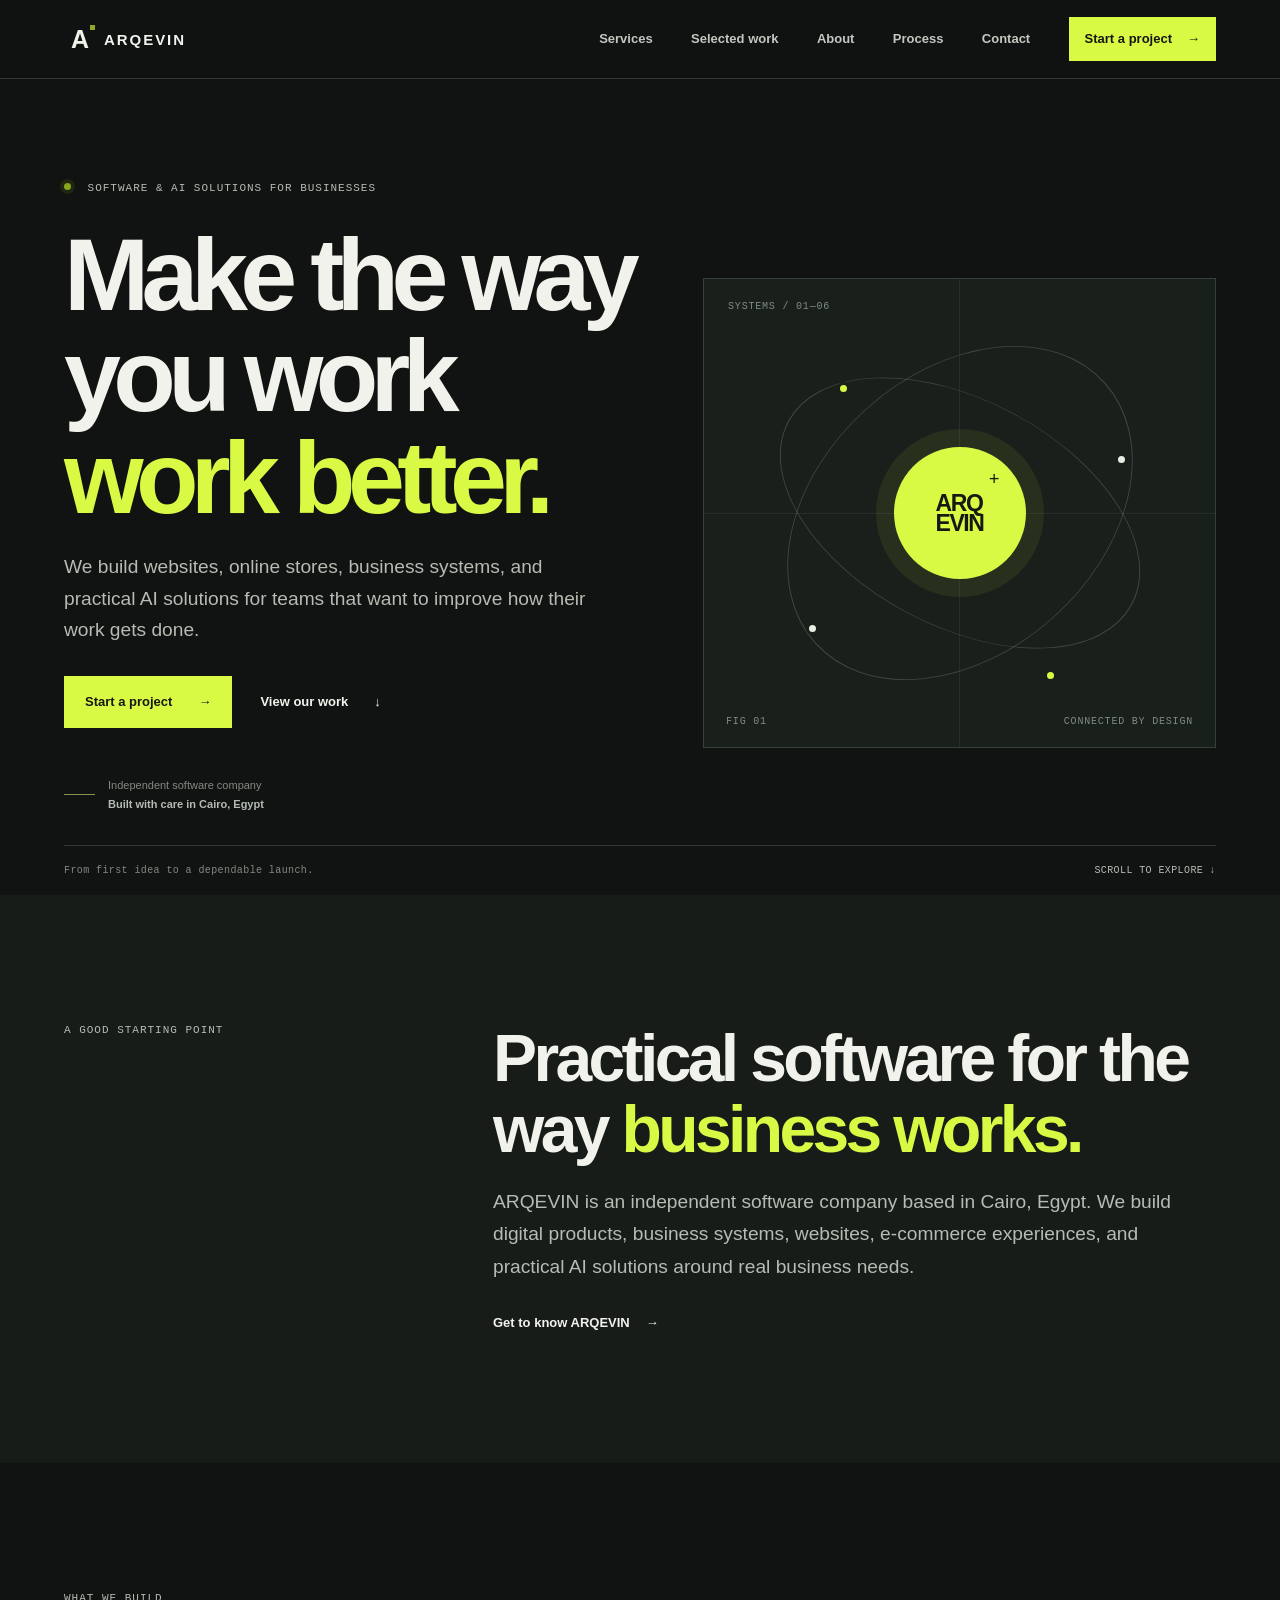
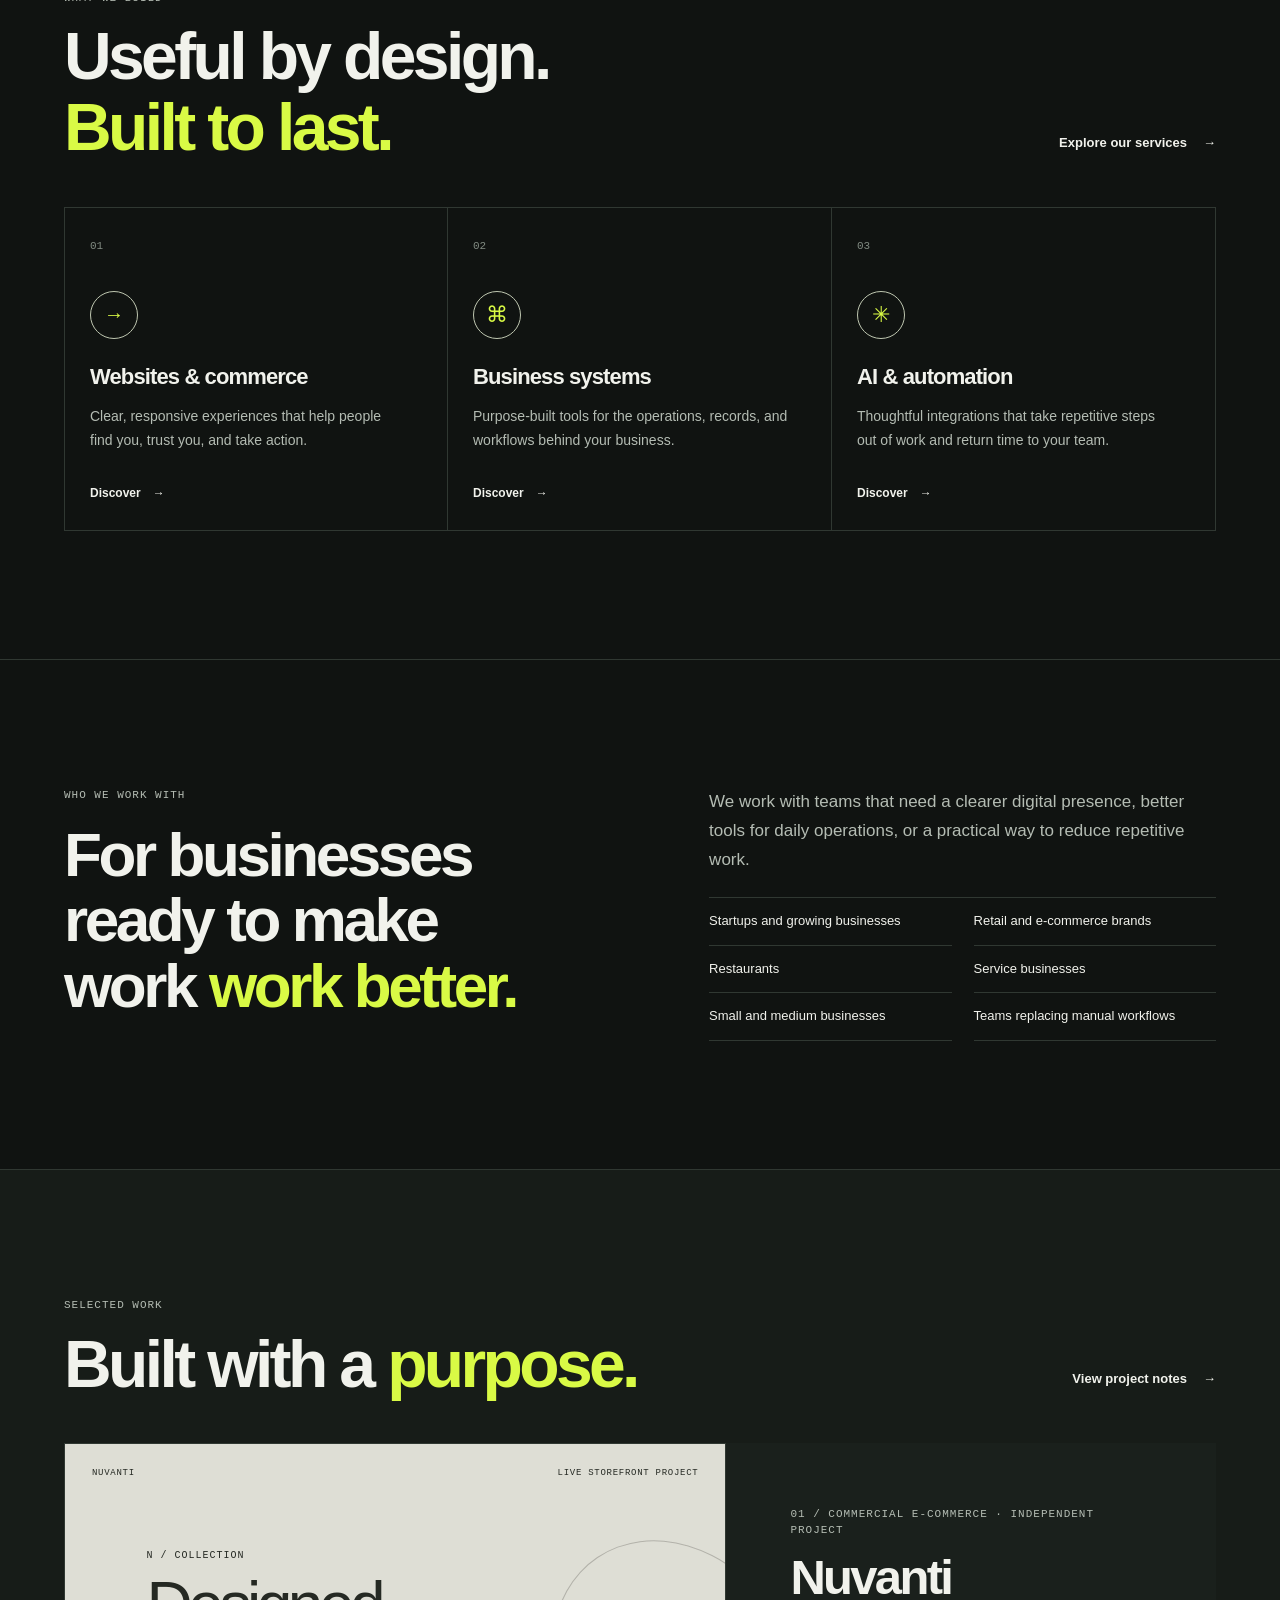
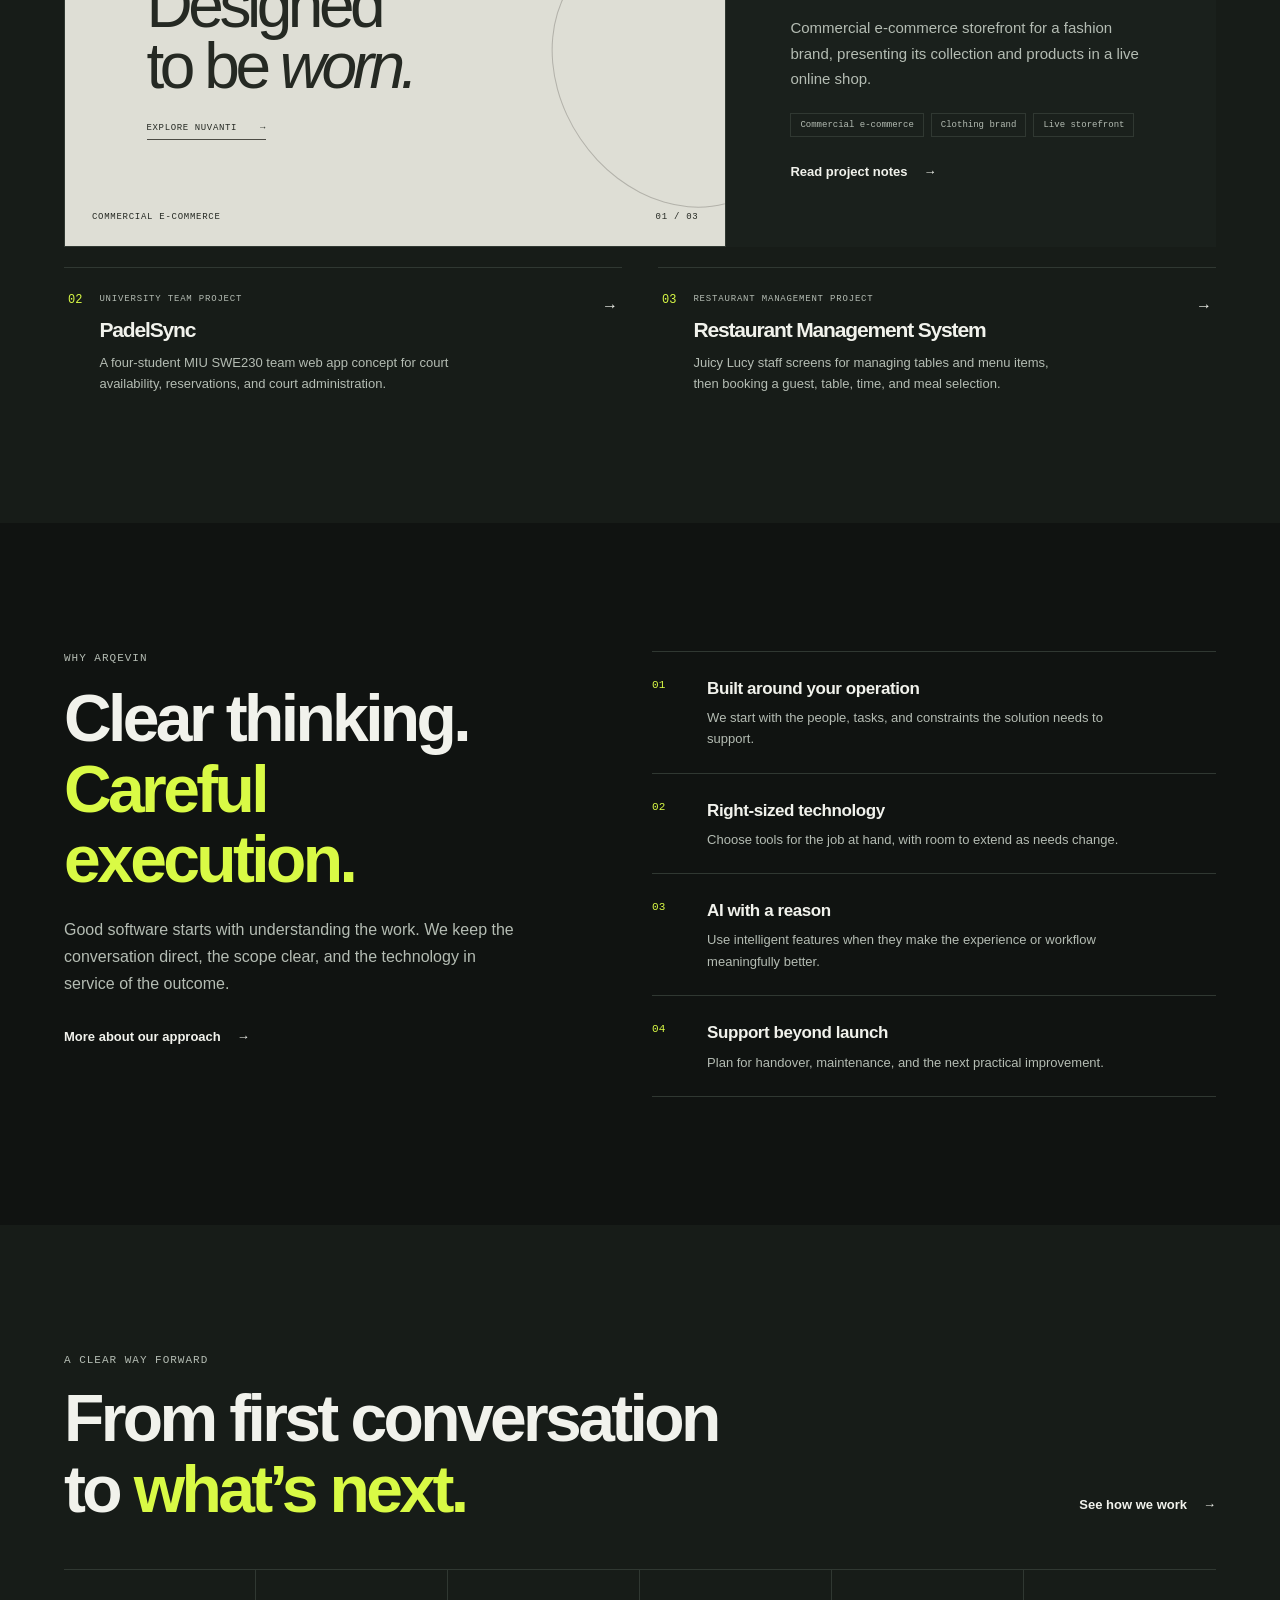
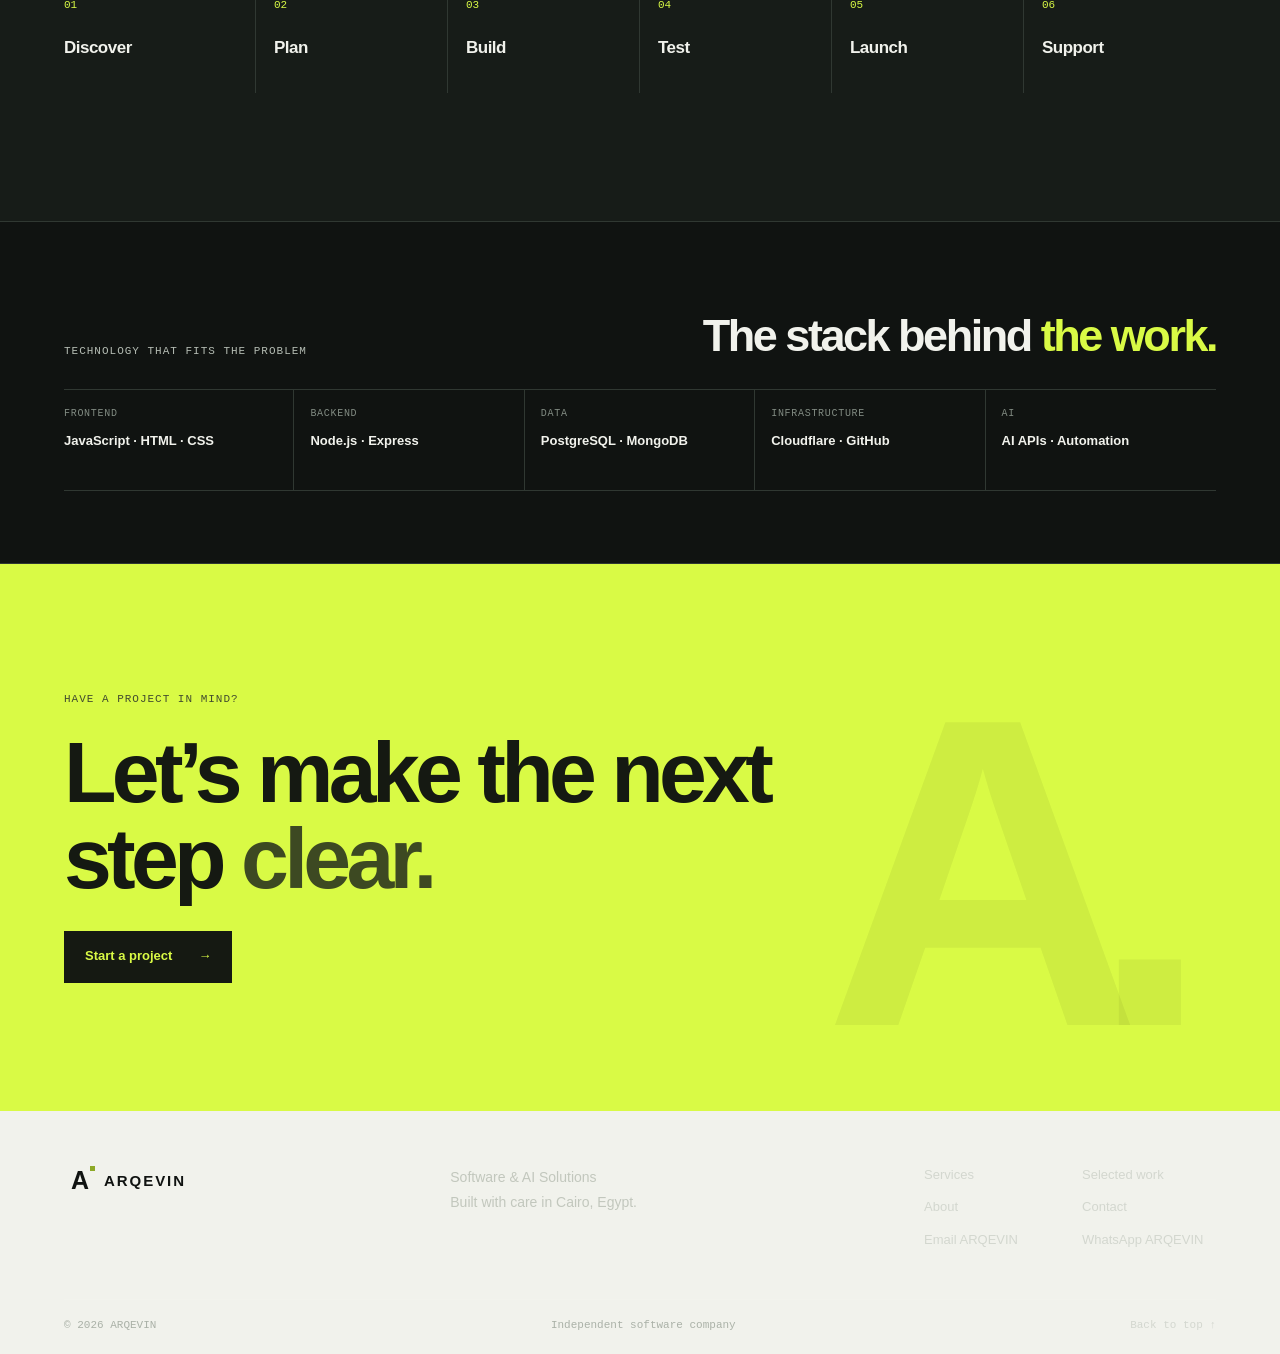
==== commit 27ad38ff: "Strengthen ARQEVIN service and project case studies" ====
--- a/index.html
+++ b/index.html
@@ -31,17 +31,17 @@
       <div class="hero-copy"><p class="eyebrow"><span class="status-dot"></span> Software & AI solutions for businesses</p><h1>Make the way you work<br><em>work better.</em></h1><p class="hero-lede">We build websites, online stores, business systems, and practical AI solutions for teams that want to improve how their work gets done.</p><div class="button-row"><a class="button button-dark" href="/contact.html">Start a project <span aria-hidden="true">→</span></a><a class="button button-text" href="/work.html">View our work <span aria-hidden="true">↓</span></a></div><div class="hero-note"><span class="note-line"></span><span>Independent software company<br><strong>Built with care in Cairo, Egypt</strong></span></div></div>
       <div class="hero-art" aria-label="Abstract architectural illustration of connected software systems" role="img"><div class="art-label art-label-top">SYSTEMS / 01—06</div><div class="orbit orbit-one"></div><div class="orbit orbit-two"></div><div class="art-core"><span class="core-cross">+</span><span class="core-word">ARQ<br>EVIN</span></div><span class="orbit-node node-a"></span><span class="orbit-node node-b"></span><span class="orbit-node node-c"></span><span class="orbit-node node-d"></span><span class="art-index">FIG 01 <span>CONNECTED BY DESIGN</span></span></div>
     </div><div class="container hero-bottom"><span>From first idea to a dependable launch.</span><span class="scroll-cue">SCROLL TO EXPLORE <span aria-hidden="true">↓</span></span></div></section>
-    <section class="intro-section section-pad"><div class="container intro-grid"><p class="eyebrow">A good starting point</p><div><h2>Software should make business <em>feel simpler.</em></h2><p class="body-large">The right digital tools clear friction from everyday work. We shape the problem, build a useful solution, and make it ready to grow with you.</p><a class="arrow-link" href="/about.html">Get to know ARQEVIN <span aria-hidden="true">→</span></a></div></div></section>
+    <section class="intro-section section-pad"><div class="container intro-grid"><p class="eyebrow">A good starting point</p><div><h2>Practical software for the way <em>business works.</em></h2><p class="body-large">ARQEVIN is an independent software company based in Cairo, Egypt. We build digital products, business systems, websites, e-commerce experiences, and practical AI solutions around real business needs.</p><a class="arrow-link" href="/about.html">Get to know ARQEVIN <span aria-hidden="true">→</span></a></div></div></section>
     <section class="services-section section-pad"><div class="container"><div class="section-heading"><div><p class="eyebrow">What we build</p><h2>Useful by design.<br><em>Built to last.</em></h2></div><a class="arrow-link heading-link" href="/services.html">Explore our services <span aria-hidden="true">→</span></a></div><div class="service-grid">
       <a class="service-card" href="/services.html#websites"><span class="service-number">01</span><span class="service-icon icon-window" aria-hidden="true">→</span><h3>Websites & commerce</h3><p>Clear, responsive experiences that help people find you, trust you, and take action.</p><span class="card-link">Discover <span aria-hidden="true">→</span></span></a>
       <a class="service-card" href="/services.html#systems"><span class="service-number">02</span><span class="service-icon" aria-hidden="true">⌘</span><h3>Business systems</h3><p>Purpose-built tools for the operations, records, and workflows behind your business.</p><span class="card-link">Discover <span aria-hidden="true">→</span></span></a>
       <a class="service-card" href="/services.html#intelligence"><span class="service-number">03</span><span class="service-icon icon-spark" aria-hidden="true">✳</span><h3>AI & automation</h3><p>Thoughtful integrations that take repetitive steps out of work and return time to your team.</p><span class="card-link">Discover <span aria-hidden="true">→</span></span></a>
     </div></div></section>
-    <section class="audience-section section-pad"><div class="container audience-grid"><div><p class="eyebrow">Who we work with</p><h2>For businesses ready to make work <em>work better.</em></h2></div><div class="audience-copy"><p>We work with teams that need a clearer digital presence, better tools for daily operations, or a practical way to reduce repetitive work.</p><ul aria-label="Examples of businesses"><li>Startups and growing businesses</li><li>Retail and e-commerce brands</li><li>Restaurants and service businesses</li><li>Teams replacing manual workflows</li></ul></div></div></section>
-    <section class="work-section section-pad"><div class="container"><div class="section-heading"><div><p class="eyebrow">Selected work</p><h2>Built with a <em>purpose.</em></h2></div><a class="arrow-link heading-link" href="/work.html">View project notes <span aria-hidden="true">→</span></a></div><div class="featured-project"><div class="project-visual visual-nuvanti"><div class="visual-top"><span>NUVANTI</span><span>LIVE STOREFRONT PROJECT</span></div><div class="visual-body"><span class="visual-kicker">N / COLLECTION</span><span class="visual-title">Designed<br>to be <i>worn.</i></span><span class="visual-button">EXPLORE NUVANTI <b>→</b></span></div><div class="visual-bottom"><span>INDEPENDENT PROJECT</span><span>01 / 03</span></div></div><div class="project-info"><p class="eyebrow">01 / Commercial e-commerce · Independent project</p><h3>Nuvanti</h3><p data-project-summary="nuvanti">An independent e-commerce website for Nuvanti, a clothing brand. Its public site introduces the brand and provides an online-shop experience.</p><div class="tag-list"><span>Online storefront</span><span>Clothing brand</span><span>Independent project</span></div><a class="arrow-link" href="/work.html#nuvanti">Read project notes <span aria-hidden="true">→</span></a></div></div><div class="work-secondary"><div class="mini-project"><span class="mini-index">02</span><div><p class="eyebrow">University team project</p><h3>PadelSync</h3><p data-project-summary="padelsync">A four-student academic project for MIU course SWE230.</p></div><a aria-label="View PadelSync project notes" href="/work.html#padelsync">→</a></div><div class="mini-project"><span class="mini-index">03</span><div><p class="eyebrow">Restaurant management project</p><h3>Restaurant Management System</h3><p data-project-summary="restaurant-management">Restaurant tables, menu items, and staff booking workflow screens.</p></div><a aria-label="View restaurant management project notes" href="/work.html#restaurant-management">→</a></div></div></div></section>
+    <section class="audience-section section-pad"><div class="container audience-grid"><div><p class="eyebrow">Who we work with</p><h2>For businesses ready to make work <em>work better.</em></h2></div><div class="audience-copy"><p>We work with teams that need a clearer digital presence, better tools for daily operations, or a practical way to reduce repetitive work.</p><ul aria-label="Examples of businesses"><li>Startups and growing businesses</li><li>Retail and e-commerce brands</li><li>Restaurants</li><li>Service businesses</li><li>Small and medium businesses</li><li>Teams replacing manual workflows</li></ul></div></div></section>
+    <section class="work-section section-pad"><div class="container"><div class="section-heading"><div><p class="eyebrow">Selected work</p><h2>Built with a <em>purpose.</em></h2></div><a class="arrow-link heading-link" href="/work.html">View project notes <span aria-hidden="true">→</span></a></div><div class="featured-project"><div class="project-visual visual-nuvanti"><div class="visual-top"><span>NUVANTI</span><span>LIVE STOREFRONT PROJECT</span></div><div class="visual-body"><span class="visual-kicker">N / COLLECTION</span><span class="visual-title">Designed<br>to be <i>worn.</i></span><span class="visual-button">EXPLORE NUVANTI <b>→</b></span></div><div class="visual-bottom"><span>COMMERCIAL E-COMMERCE</span><span>01 / 03</span></div></div><div class="project-info"><p class="eyebrow">01 / Commercial e-commerce · Independent project</p><h3>Nuvanti</h3><p data-project-summary="nuvanti">An independent e-commerce website for Nuvanti, a clothing brand. Its public site introduces the brand and provides an online-shop experience.</p><div class="tag-list"><span>Commercial e-commerce</span><span>Clothing brand</span><span>Live storefront</span></div><a class="arrow-link" href="/work.html#nuvanti">Read project notes <span aria-hidden="true">→</span></a></div></div><div class="work-secondary"><div class="mini-project"><span class="mini-index">02</span><div><p class="eyebrow">University team project</p><h3>PadelSync</h3><p data-project-summary="padelsync">A four-student academic project for MIU course SWE230.</p></div><a aria-label="View PadelSync project notes" href="/work.html#padelsync">→</a></div><div class="mini-project"><span class="mini-index">03</span><div><p class="eyebrow">Restaurant management project</p><h3>Restaurant Management System</h3><p data-project-summary="restaurant-management">Restaurant tables, menu items, and staff booking workflow screens.</p></div><a aria-label="View restaurant management project notes" href="/work.html#restaurant-management">→</a></div></div></div></section>
     <section class="difference-section section-pad"><div class="container difference-grid"><div><p class="eyebrow">Why ARQEVIN</p><h2>Clear thinking.<br><em>Careful execution.</em></h2><p class="body-large">Good software starts with understanding the work. We keep the conversation direct, the scope clear, and the technology in service of the outcome.</p><a class="arrow-link" href="/about.html">More about our approach <span aria-hidden="true">→</span></a></div><div class="principle-list"><article><span>01</span><div><h3>Built around your operation</h3><p>We start with the people, tasks, and constraints the solution needs to support.</p></div></article><article><span>02</span><div><h3>Right-sized technology</h3><p>Choose tools for the job at hand, with room to extend as needs change.</p></div></article><article><span>03</span><div><h3>AI with a reason</h3><p>Use intelligent features when they make the experience or workflow meaningfully better.</p></div></article><article><span>04</span><div><h3>Support beyond launch</h3><p>Plan for handover, maintenance, and the next practical improvement.</p></div></article></div></div></section>
     <section class="process-strip section-pad"><div class="container"><div class="section-heading"><div><p class="eyebrow">A clear way forward</p><h2>From first conversation<br>to <em>what’s next.</em></h2></div><a class="arrow-link heading-link" href="/process.html">See how we work <span aria-hidden="true">→</span></a></div><div class="process-steps"><div><span>01</span><h3>Discover</h3></div><div><span>02</span><h3>Plan</h3></div><div><span>03</span><h3>Build</h3></div><div><span>04</span><h3>Test</h3></div><div><span>05</span><h3>Launch</h3></div><div><span>06</span><h3>Support</h3></div></div></div></section>
-    <section class="tech-section"><div class="container"><div class="tech-heading"><p class="eyebrow">A practical toolkit</p><h2>The stack behind <em>the work.</em></h2></div><div class="tech-groups"><div><span>Frontend</span><strong>JavaScript</strong></div><div><span>Backend</span><strong>Node.js · Express</strong></div><div><span>Data</span><strong>PostgreSQL · MongoDB</strong></div><div><span>Infrastructure</span><strong>Cloudflare · GitHub</strong></div><div><span>AI & automation</span><strong>AI APIs · Workflow integrations</strong></div></div></div></section>
+    <section class="tech-section"><div class="container"><div class="tech-heading"><p class="eyebrow">Technology that fits the problem</p><h2>The stack behind <em>the work.</em></h2></div><div class="tech-groups"><div><span>Frontend</span><strong>JavaScript · HTML · CSS</strong></div><div><span>Backend</span><strong>Node.js · Express</strong></div><div><span>Data</span><strong>PostgreSQL · MongoDB</strong></div><div><span>Infrastructure</span><strong>Cloudflare · GitHub</strong></div><div><span>AI</span><strong>AI APIs · Automation</strong></div></div></div></section>
     <section class="closing-cta section-pad"><div class="container closing-inner"><p class="eyebrow">Have a project in mind?</p><h2>Let’s make the next<br>step <em>clear.</em></h2><a class="button button-light" href="/contact.html">Start a project <span aria-hidden="true">→</span></a><span class="cta-mark" aria-hidden="true">A.</span></div></section>
   </main>
   <footer class="site-footer"><div class="container footer-main"><a class="brand brand-footer" href="/" aria-label="ARQEVIN home"><span class="brand-mark" aria-hidden="true">A<span></span></span><span class="brand-name">ARQEVIN</span></a><p>Software & AI Solutions<br>Built with care in Cairo, Egypt.</p><div class="footer-links"><a href="/services.html">Services</a><a href="/work.html">Selected work</a><a href="/about.html">About</a><a href="/contact.html">Contact</a><a href="mailto:adamadel3224@gmail.com">Email ARQEVIN</a><a href="https://wa.me/201023484243" target="_blank" rel="noopener noreferrer">WhatsApp ARQEVIN</a></div></div><div class="container footer-bottom"><span>© <span data-year></span> ARQEVIN</span><span>Independent software company</span><a href="#main">Back to top ↑</a></div></footer>
--- a/assets/css/site.css
+++ b/assets/css/site.css
@@ -175,6 +175,8 @@
 .detail-index { color: #859536; font: 12px var(--mono); }
 .detail-item h2 { margin: 14px 0 0; font-size: clamp(30px, 4vw, 46px); line-height: 1.08; font-weight: 600; }
 .detail-copy > p { max-width: 490px; margin: 0 0 16px; color: var(--ink-soft); font-size: 15px; }
+.detail-copy > .service-fit { margin-top: -5px; color: var(--ink-muted); font-size: 12px; }
+.service-fit strong { color: var(--lime); font-weight: 600; }
 .detail-copy ul { display: grid; gap: 8px; margin: 0 0 23px; padding-left: 18px; color: var(--ink-soft); font-size: 13px; }
 .detail-copy li::marker { color: #879c2a; }
 .work-list { background: var(--paper); }
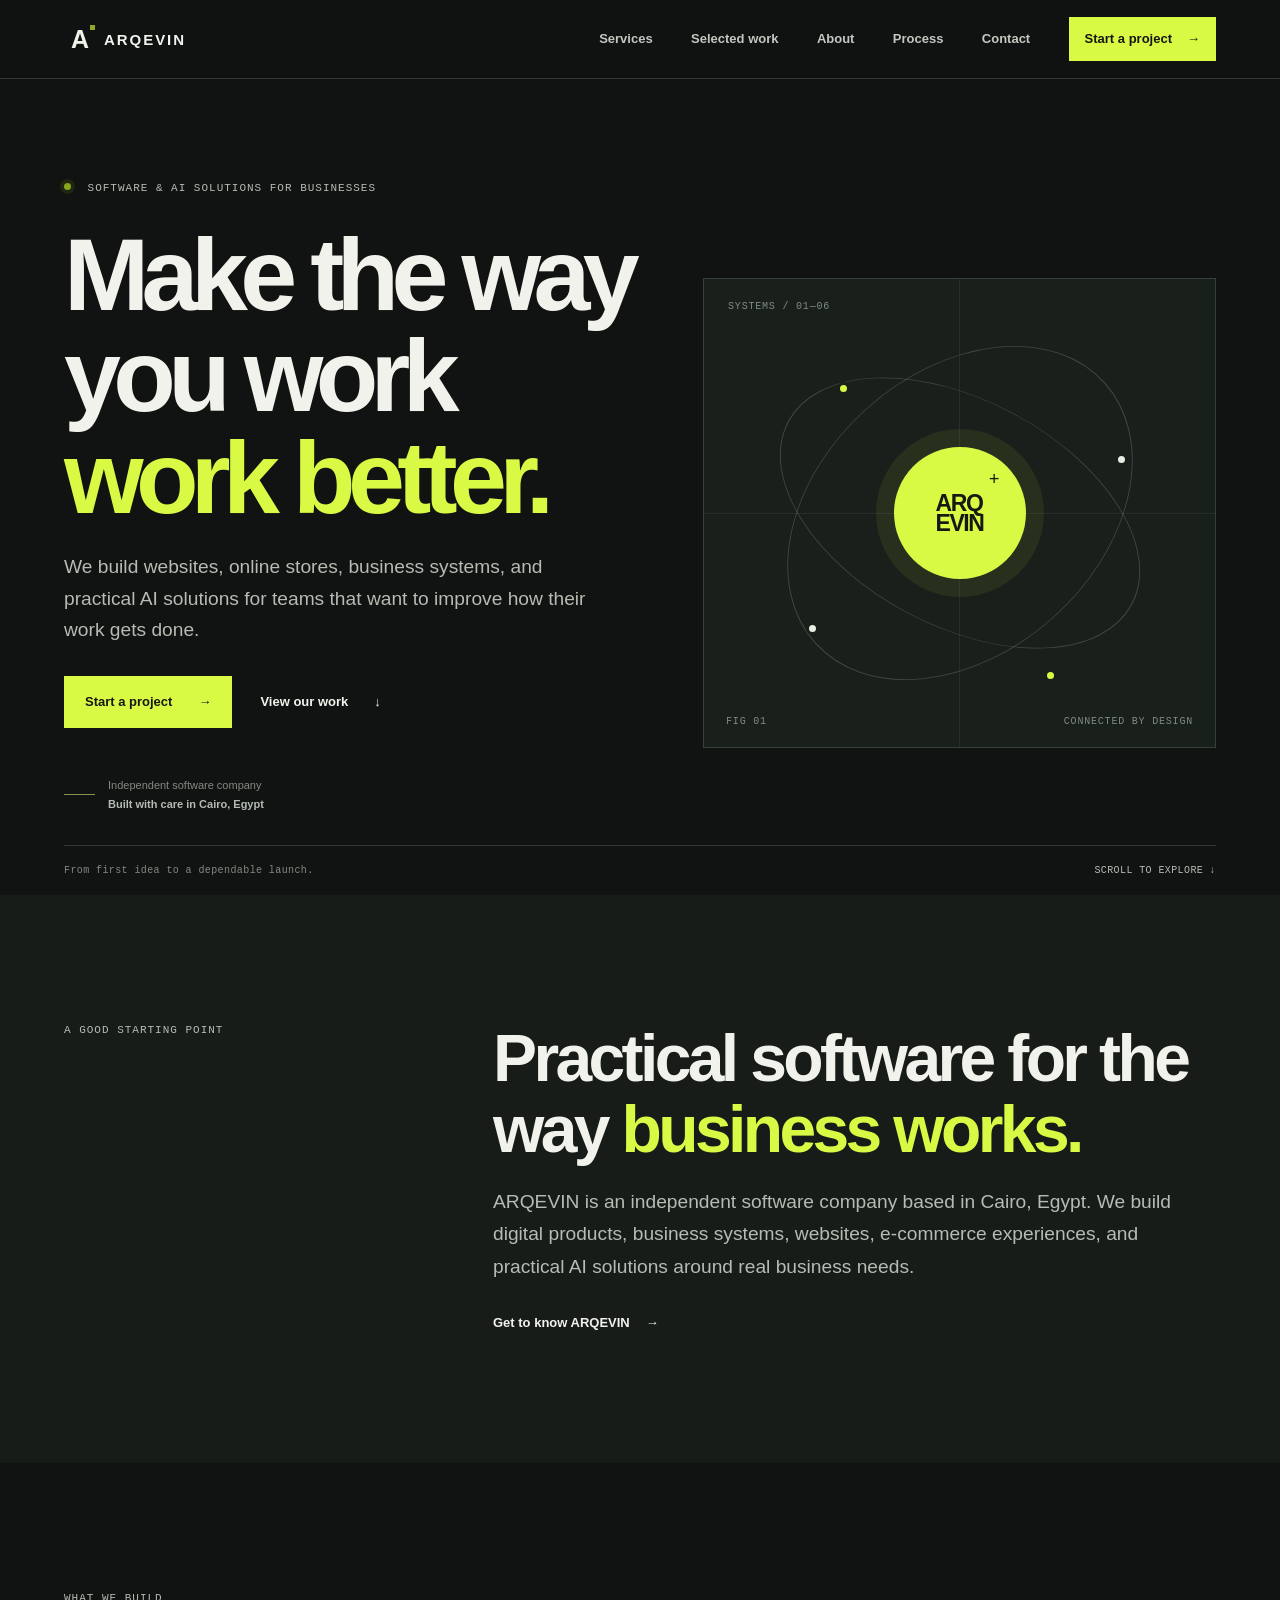
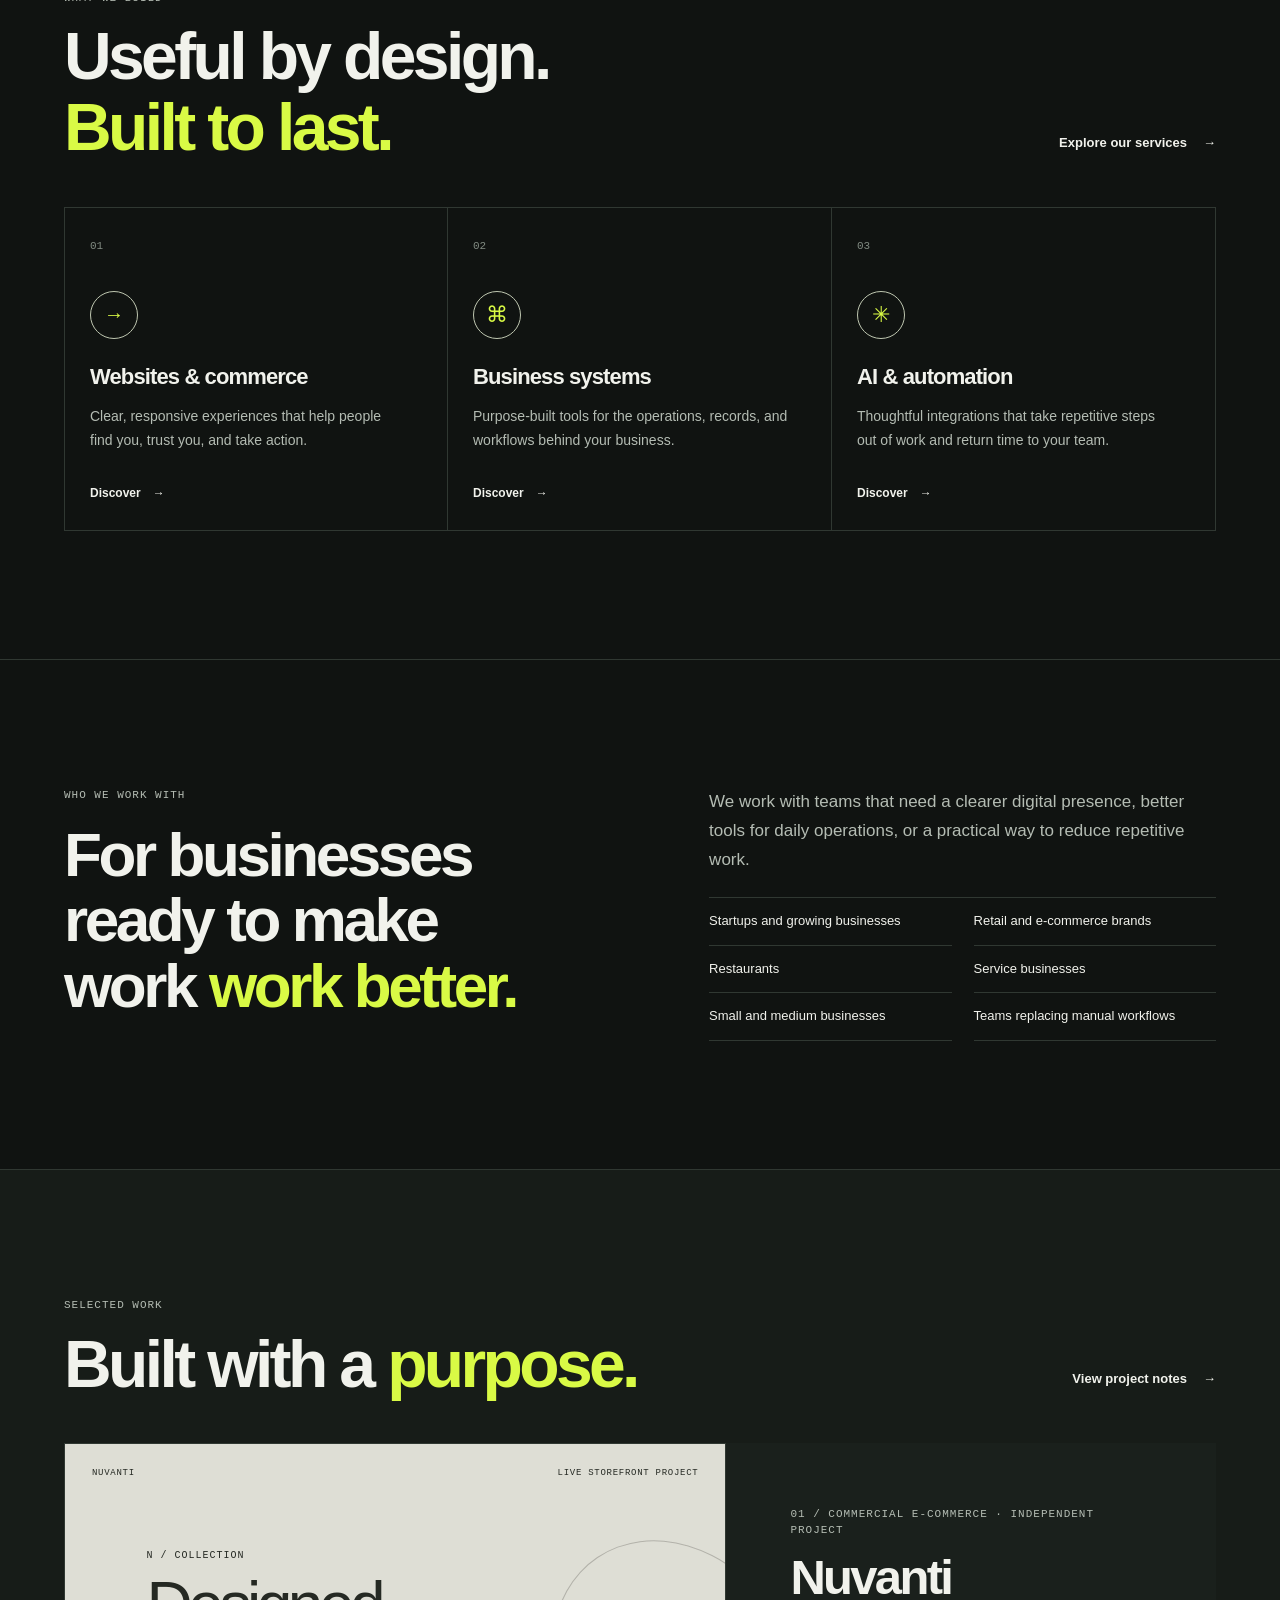
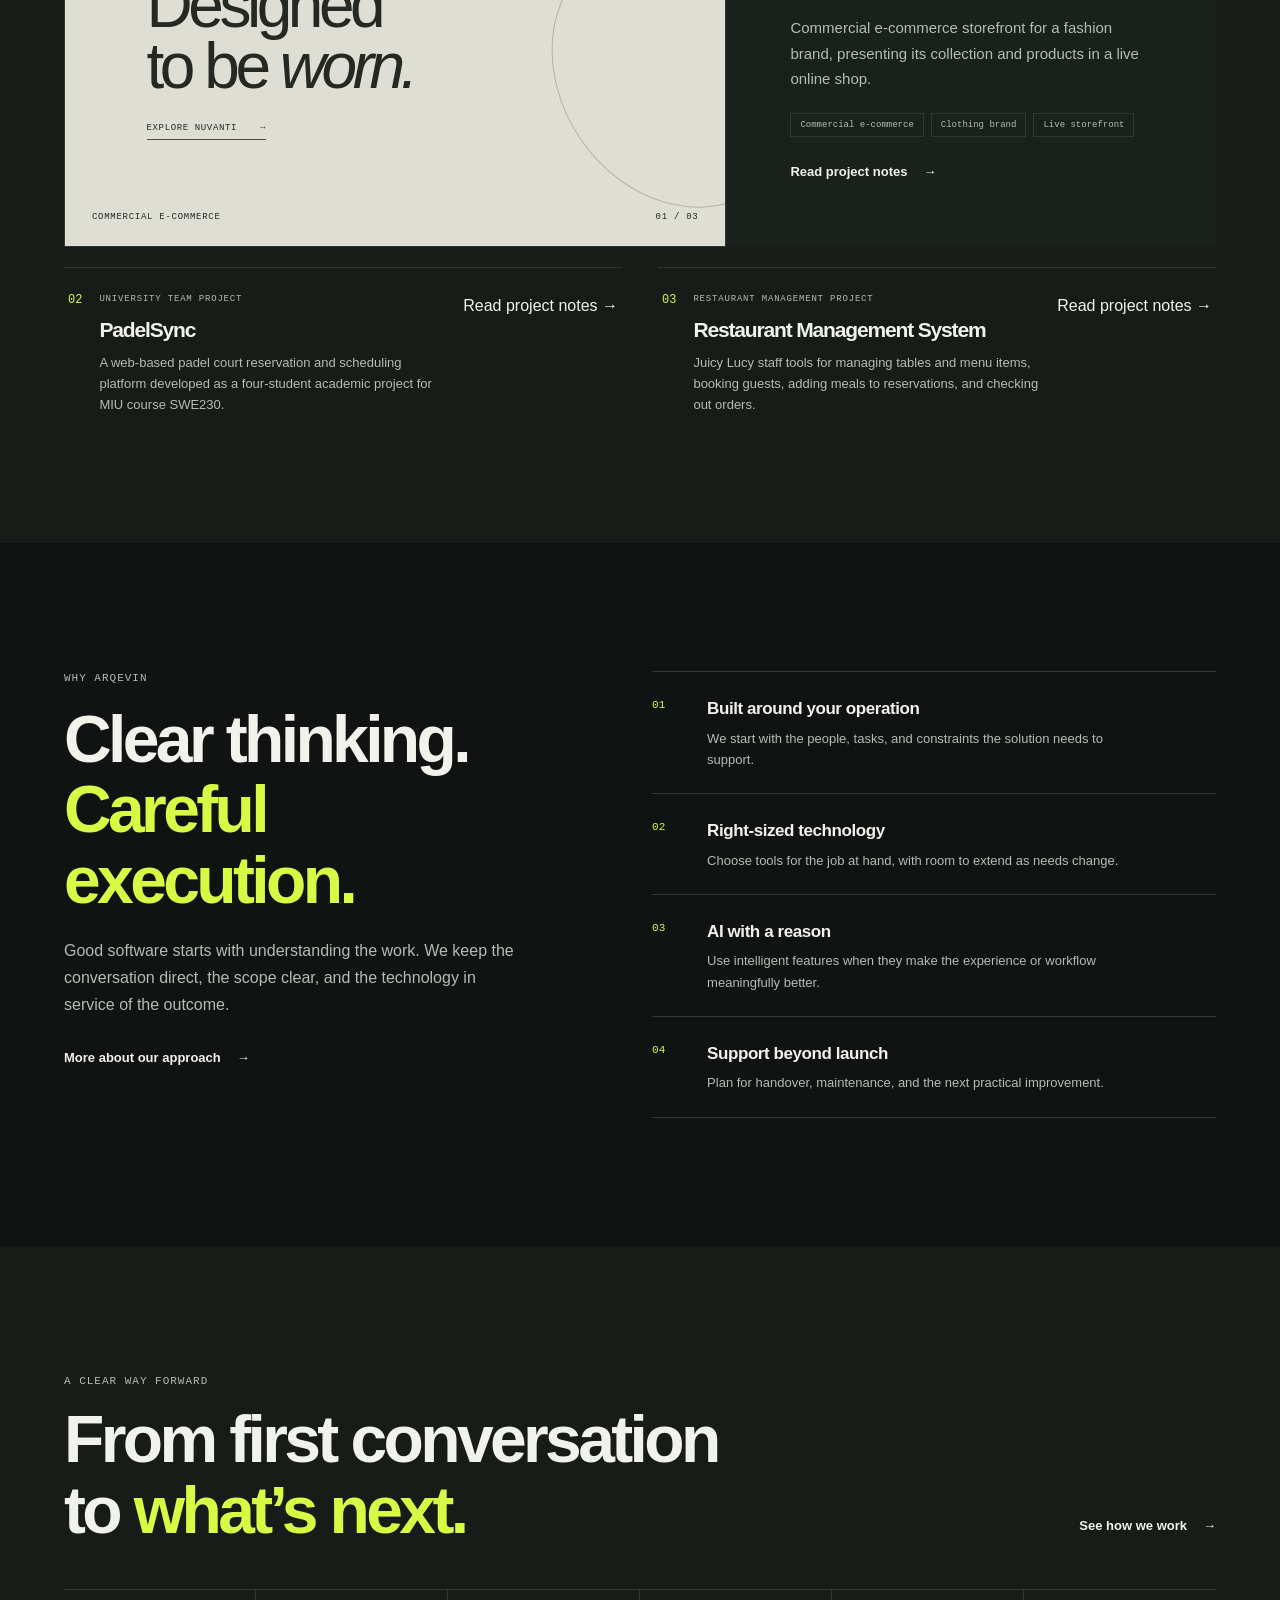
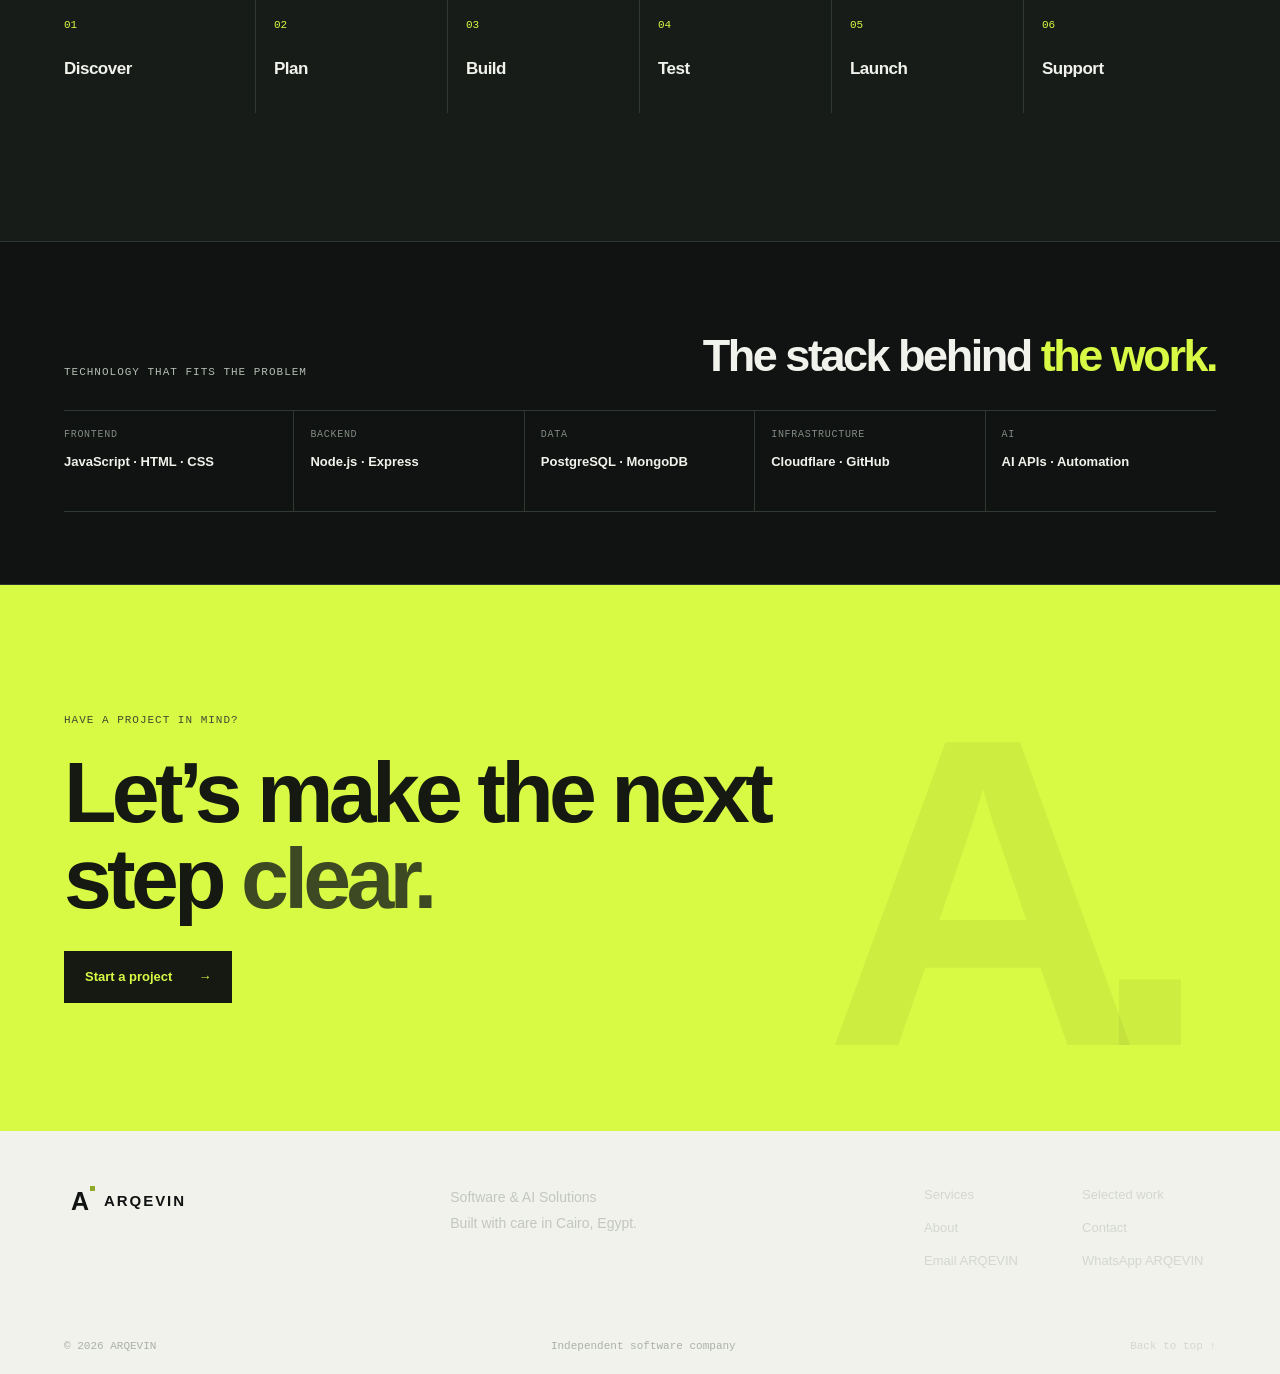
==== commit 583da667: "Clarify project summaries and case study links" ====
--- a/index.html
+++ b/index.html
@@ -8,7 +8,7 @@
   <meta property="og:type" content="website">
   <meta property="og:title" content="ARQEVIN — Software & AI Solutions">
   <meta property="og:description" content="Digital products and business systems, built around the way you work.">
-  <meta property="og:image" content="https://arqevin-fxw.pages.dev/assets/arqevin-social.svg"><meta property="og:image:alt" content="ARQEVIN — Software and AI solutions for businesses"><meta property="og:image:width" content="1200"><meta property="og:image:height" content="630"><meta name="twitter:card" content="summary_large_image">
+  <meta property="og:image" content="https://arqevin-fxw.pages.dev/assets/arqevin-social.svg"><meta property="og:image:alt" content="ARQEVIN — Software and AI solutions for businesses"><meta property="og:image:width" content="1200"><meta property="og:image:height" content="630"><meta name="twitter:card" content="summary_large_image"><meta name="twitter:title" content="ARQEVIN — Software & AI Solutions"><meta name="twitter:description" content="Digital products and business systems, built around the way you work."><meta name="twitter:image" content="https://arqevin-fxw.pages.dev/assets/arqevin-social.svg">
   <meta property="og:url" content="https://arqevin-fxw.pages.dev/">
   <title>ARQEVIN — Software & AI Solutions</title>
   <link rel="canonical" href="https://arqevin-fxw.pages.dev/">
@@ -38,7 +38,7 @@
       <a class="service-card" href="/services.html#intelligence"><span class="service-number">03</span><span class="service-icon icon-spark" aria-hidden="true">✳</span><h3>AI & automation</h3><p>Thoughtful integrations that take repetitive steps out of work and return time to your team.</p><span class="card-link">Discover <span aria-hidden="true">→</span></span></a>
     </div></div></section>
     <section class="audience-section section-pad"><div class="container audience-grid"><div><p class="eyebrow">Who we work with</p><h2>For businesses ready to make work <em>work better.</em></h2></div><div class="audience-copy"><p>We work with teams that need a clearer digital presence, better tools for daily operations, or a practical way to reduce repetitive work.</p><ul aria-label="Examples of businesses"><li>Startups and growing businesses</li><li>Retail and e-commerce brands</li><li>Restaurants</li><li>Service businesses</li><li>Small and medium businesses</li><li>Teams replacing manual workflows</li></ul></div></div></section>
-    <section class="work-section section-pad"><div class="container"><div class="section-heading"><div><p class="eyebrow">Selected work</p><h2>Built with a <em>purpose.</em></h2></div><a class="arrow-link heading-link" href="/work.html">View project notes <span aria-hidden="true">→</span></a></div><div class="featured-project"><div class="project-visual visual-nuvanti"><div class="visual-top"><span>NUVANTI</span><span>LIVE STOREFRONT PROJECT</span></div><div class="visual-body"><span class="visual-kicker">N / COLLECTION</span><span class="visual-title">Designed<br>to be <i>worn.</i></span><span class="visual-button">EXPLORE NUVANTI <b>→</b></span></div><div class="visual-bottom"><span>COMMERCIAL E-COMMERCE</span><span>01 / 03</span></div></div><div class="project-info"><p class="eyebrow">01 / Commercial e-commerce · Independent project</p><h3>Nuvanti</h3><p data-project-summary="nuvanti">An independent e-commerce website for Nuvanti, a clothing brand. Its public site introduces the brand and provides an online-shop experience.</p><div class="tag-list"><span>Commercial e-commerce</span><span>Clothing brand</span><span>Live storefront</span></div><a class="arrow-link" href="/work.html#nuvanti">Read project notes <span aria-hidden="true">→</span></a></div></div><div class="work-secondary"><div class="mini-project"><span class="mini-index">02</span><div><p class="eyebrow">University team project</p><h3>PadelSync</h3><p data-project-summary="padelsync">A four-student academic project for MIU course SWE230.</p></div><a aria-label="View PadelSync project notes" href="/work.html#padelsync">→</a></div><div class="mini-project"><span class="mini-index">03</span><div><p class="eyebrow">Restaurant management project</p><h3>Restaurant Management System</h3><p data-project-summary="restaurant-management">Restaurant tables, menu items, and staff booking workflow screens.</p></div><a aria-label="View restaurant management project notes" href="/work.html#restaurant-management">→</a></div></div></div></section>
+    <section class="work-section section-pad"><div class="container"><div class="section-heading"><div><p class="eyebrow">Selected work</p><h2>Built with a <em>purpose.</em></h2></div><a class="arrow-link heading-link" href="/work.html">View project notes <span aria-hidden="true">→</span></a></div><div class="featured-project"><div class="project-visual visual-nuvanti"><div class="visual-top"><span>NUVANTI</span><span>LIVE STOREFRONT PROJECT</span></div><div class="visual-body"><span class="visual-kicker">N / COLLECTION</span><span class="visual-title">Designed<br>to be <i>worn.</i></span><span class="visual-button">EXPLORE NUVANTI <b>→</b></span></div><div class="visual-bottom"><span>COMMERCIAL E-COMMERCE</span><span>01 / 03</span></div></div><div class="project-info"><p class="eyebrow">01 / Commercial e-commerce · Independent project</p><h3>Nuvanti</h3><p data-project-summary="nuvanti">An independent e-commerce website for Nuvanti, a clothing brand. Its public site introduces the brand and provides an online-shop experience.</p><div class="tag-list"><span>Commercial e-commerce</span><span>Clothing brand</span><span>Live storefront</span></div><a class="arrow-link" href="/work.html#nuvanti">Read project notes <span aria-hidden="true">→</span></a></div></div><div class="work-secondary"><div class="mini-project"><span class="mini-index">02</span><div><p class="eyebrow">University team project</p><h3>PadelSync</h3><p data-project-summary="padelsync">A web-based padel court reservation and scheduling platform developed as a four-student academic project for MIU course SWE230.</p></div><a aria-label="Read PadelSync project notes" href="/work.html#padelsync">Read project notes →</a></div><div class="mini-project"><span class="mini-index">03</span><div><p class="eyebrow">Restaurant management project</p><h3>Restaurant Management System</h3><p data-project-summary="restaurant-management">A restaurant operations system for Juicy Lucy staff to manage tables and menu items, book guests into time slots, add meals to reservations, and check out orders.</p></div><a aria-label="Read restaurant management project notes" href="/work.html#restaurant-management">Read project notes →</a></div></div></div></section>
     <section class="difference-section section-pad"><div class="container difference-grid"><div><p class="eyebrow">Why ARQEVIN</p><h2>Clear thinking.<br><em>Careful execution.</em></h2><p class="body-large">Good software starts with understanding the work. We keep the conversation direct, the scope clear, and the technology in service of the outcome.</p><a class="arrow-link" href="/about.html">More about our approach <span aria-hidden="true">→</span></a></div><div class="principle-list"><article><span>01</span><div><h3>Built around your operation</h3><p>We start with the people, tasks, and constraints the solution needs to support.</p></div></article><article><span>02</span><div><h3>Right-sized technology</h3><p>Choose tools for the job at hand, with room to extend as needs change.</p></div></article><article><span>03</span><div><h3>AI with a reason</h3><p>Use intelligent features when they make the experience or workflow meaningfully better.</p></div></article><article><span>04</span><div><h3>Support beyond launch</h3><p>Plan for handover, maintenance, and the next practical improvement.</p></div></article></div></div></section>
     <section class="process-strip section-pad"><div class="container"><div class="section-heading"><div><p class="eyebrow">A clear way forward</p><h2>From first conversation<br>to <em>what’s next.</em></h2></div><a class="arrow-link heading-link" href="/process.html">See how we work <span aria-hidden="true">→</span></a></div><div class="process-steps"><div><span>01</span><h3>Discover</h3></div><div><span>02</span><h3>Plan</h3></div><div><span>03</span><h3>Build</h3></div><div><span>04</span><h3>Test</h3></div><div><span>05</span><h3>Launch</h3></div><div><span>06</span><h3>Support</h3></div></div></div></section>
     <section class="tech-section"><div class="container"><div class="tech-heading"><p class="eyebrow">Technology that fits the problem</p><h2>The stack behind <em>the work.</em></h2></div><div class="tech-groups"><div><span>Frontend</span><strong>JavaScript · HTML · CSS</strong></div><div><span>Backend</span><strong>Node.js · Express</strong></div><div><span>Data</span><strong>PostgreSQL · MongoDB</strong></div><div><span>Infrastructure</span><strong>Cloudflare · GitHub</strong></div><div><span>AI</span><strong>AI APIs · Automation</strong></div></div></div></section>
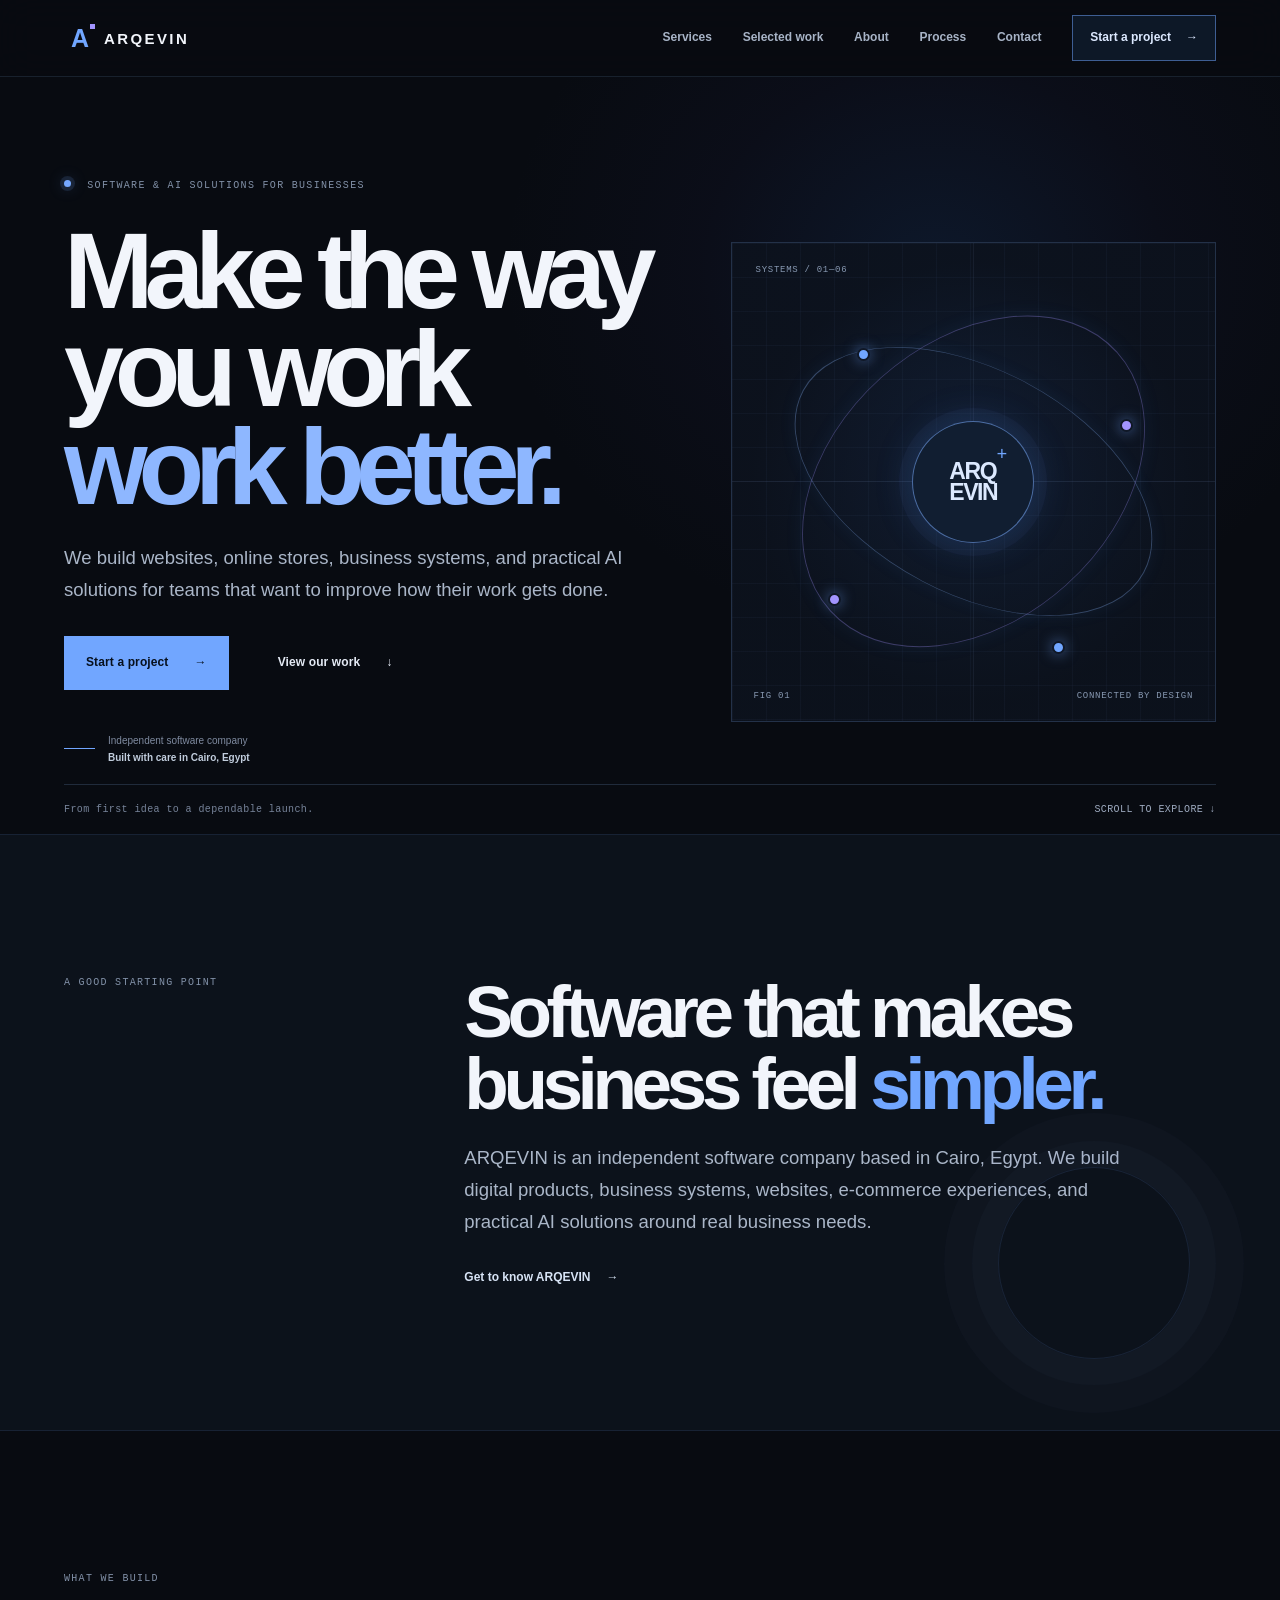
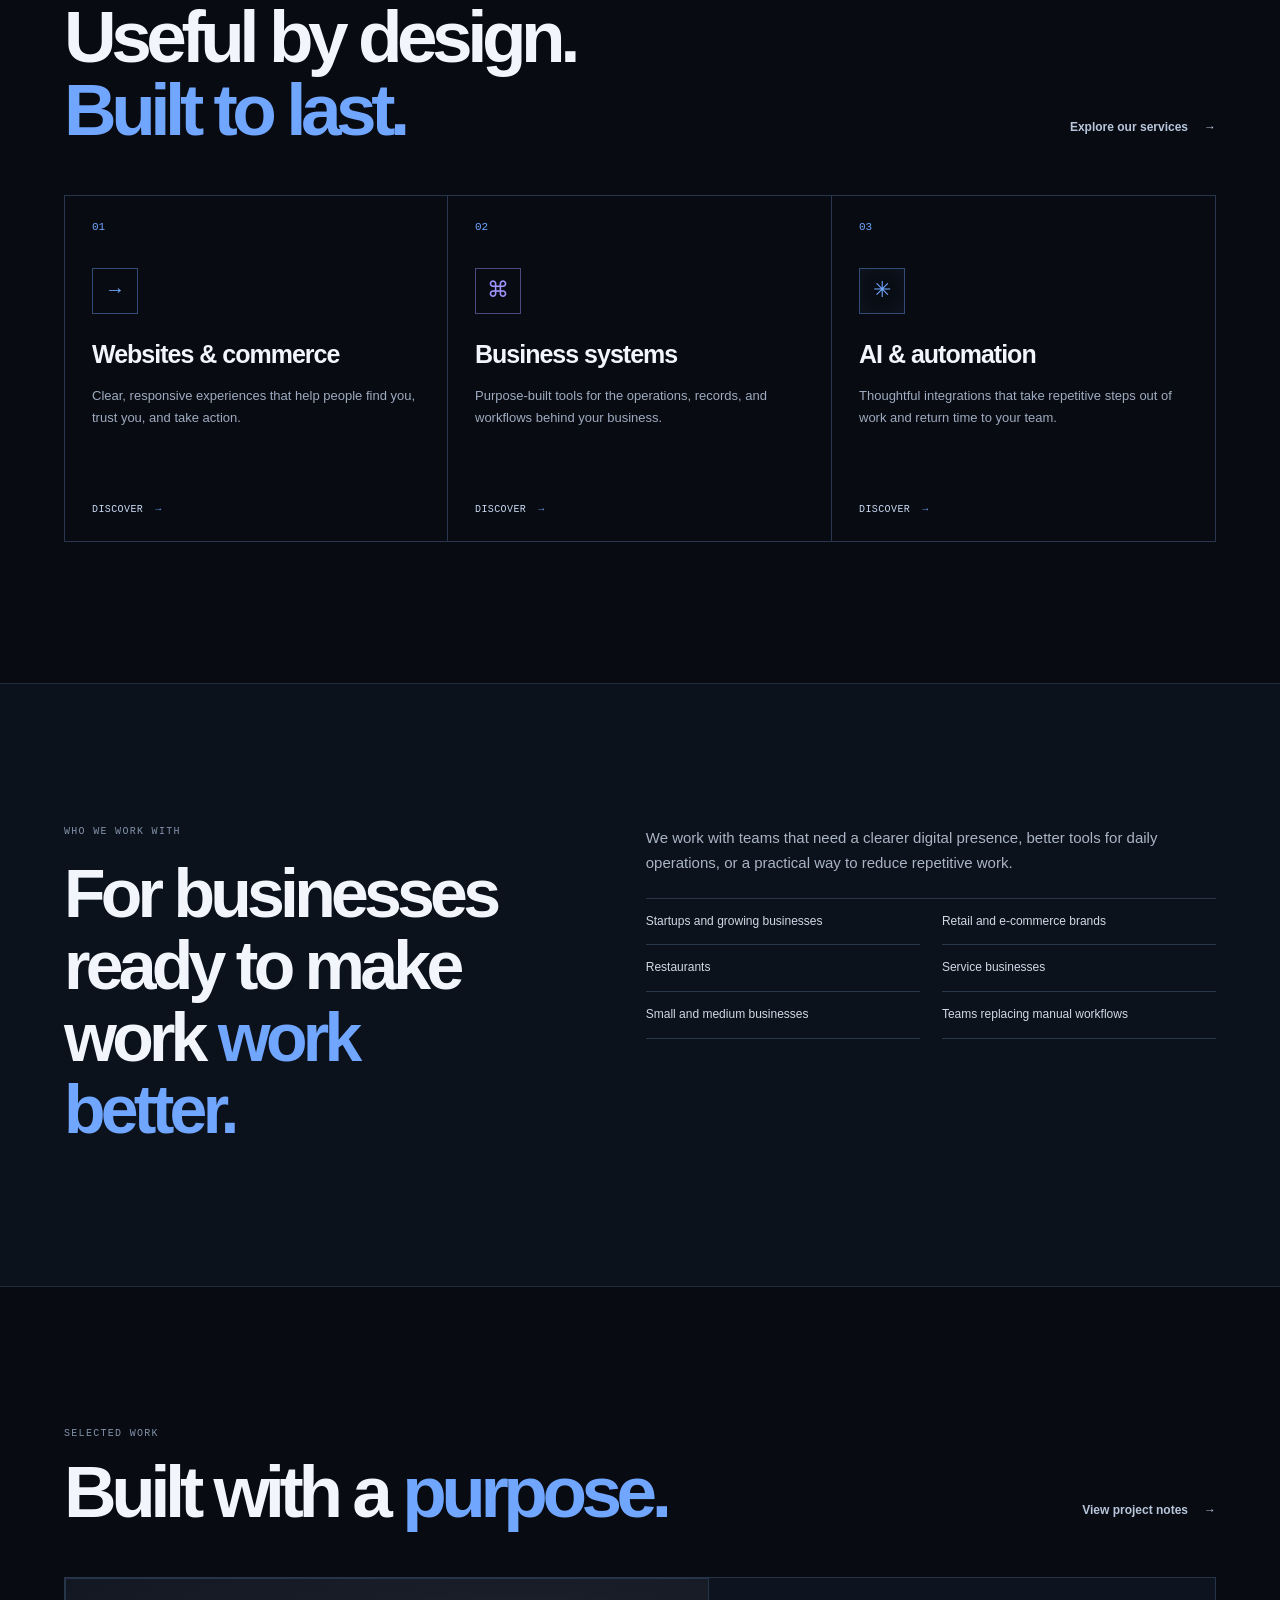
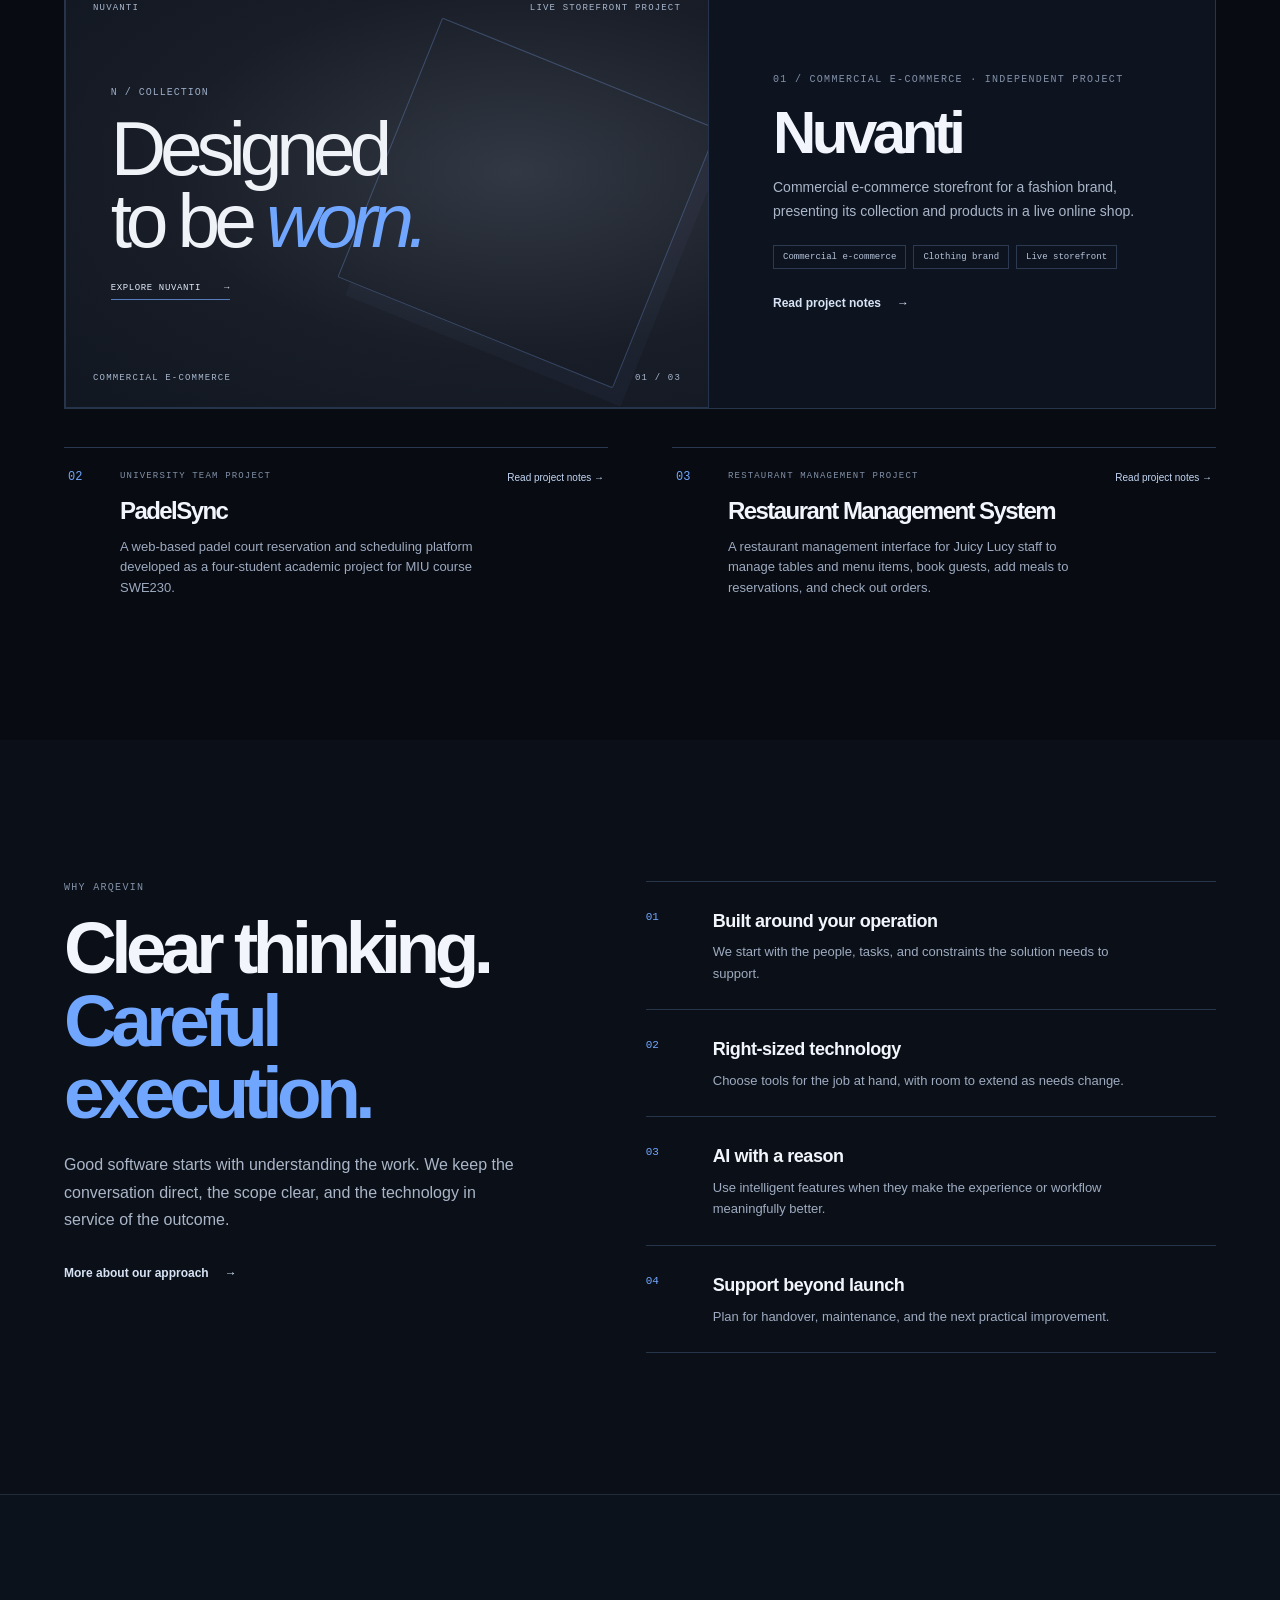
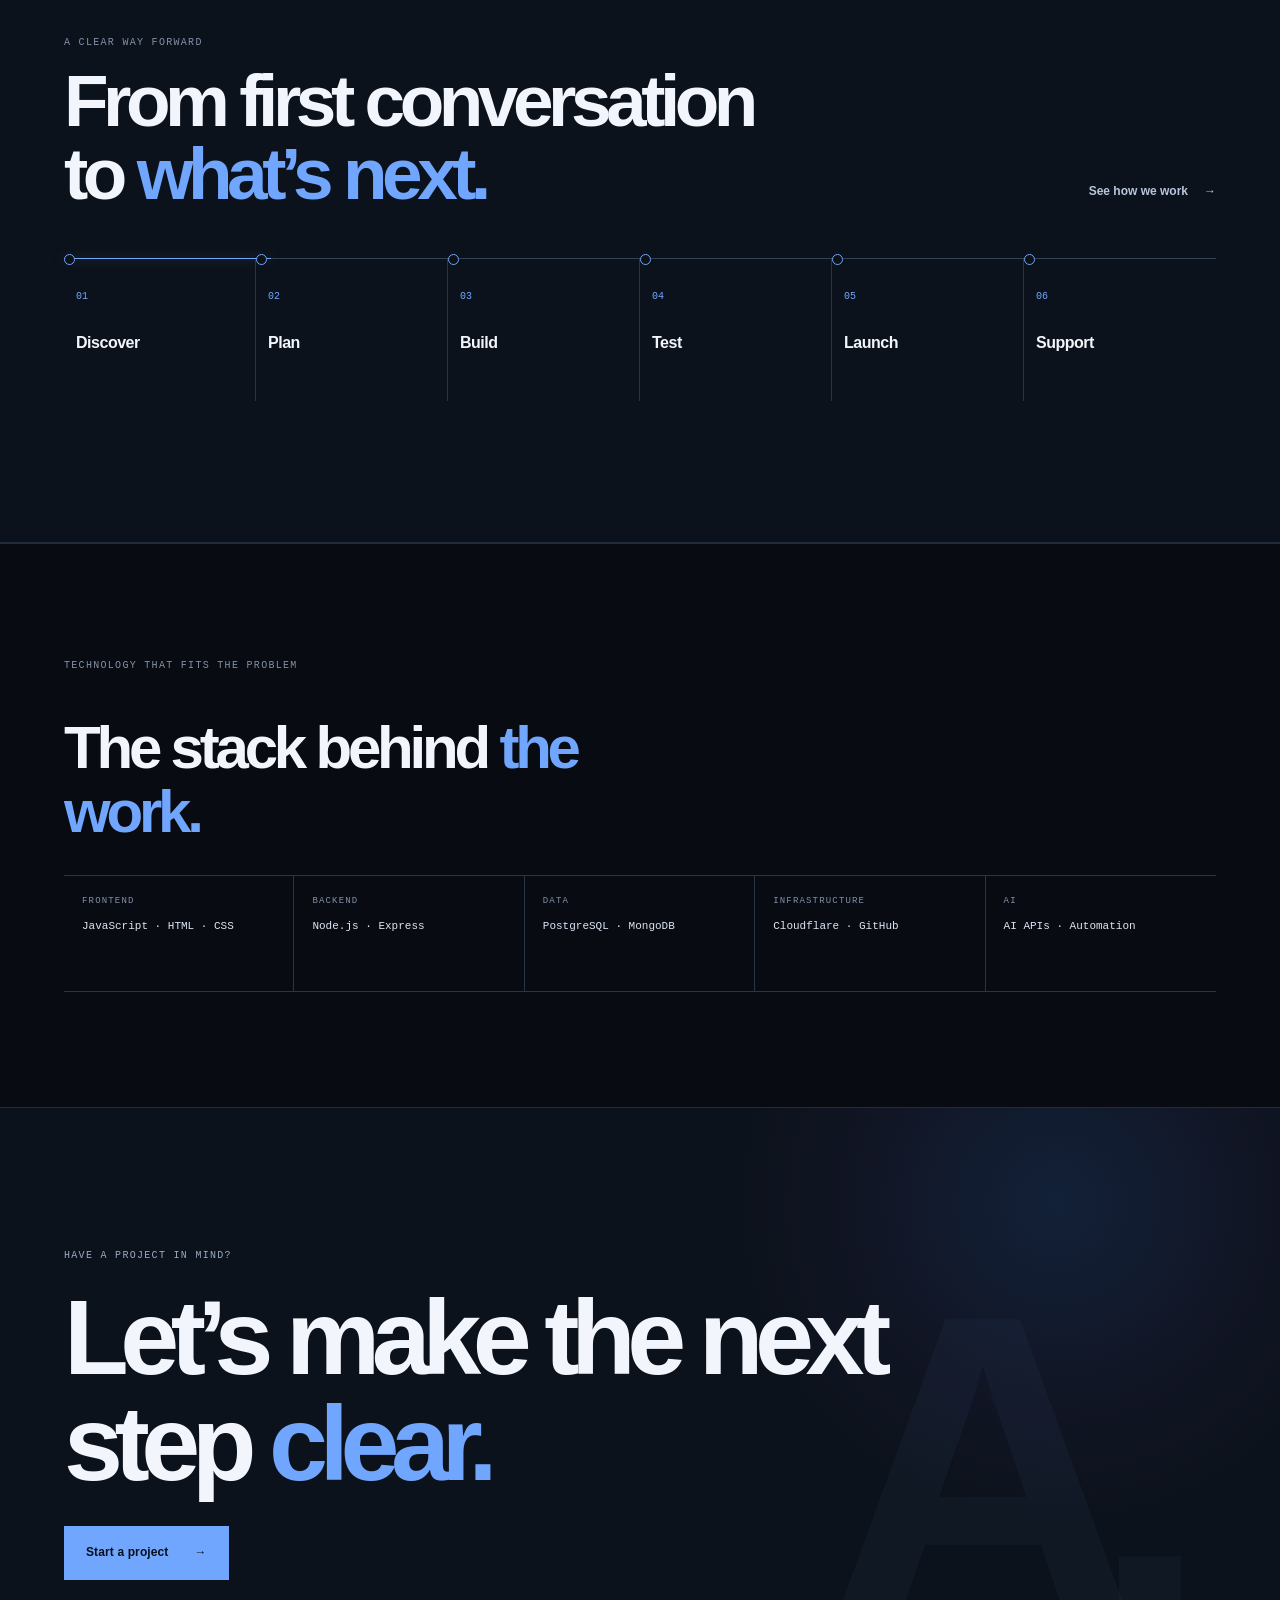
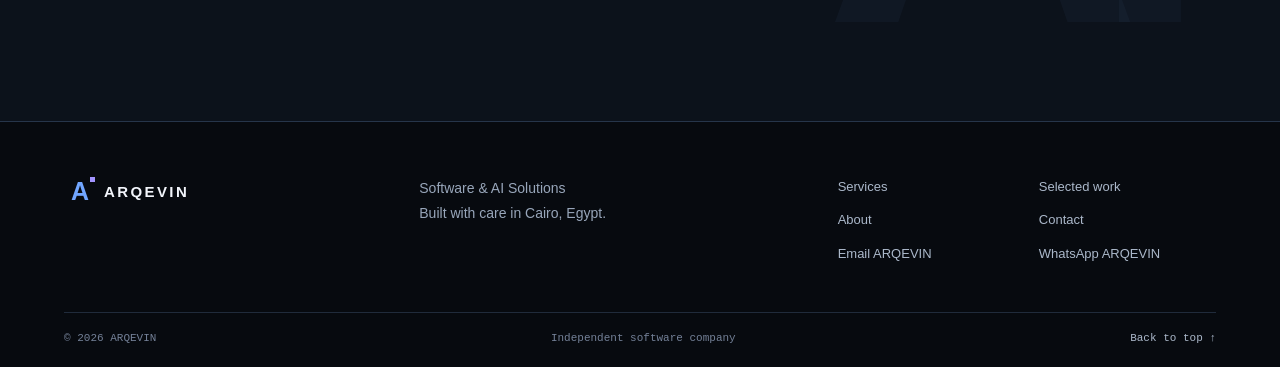
==== commit 41aa2854: "Redesign ARQEVIN as a dark software studio" ====
--- a/index.html
+++ b/index.html
@@ -31,14 +31,14 @@
       <div class="hero-copy"><p class="eyebrow"><span class="status-dot"></span> Software & AI solutions for businesses</p><h1>Make the way you work<br><em>work better.</em></h1><p class="hero-lede">We build websites, online stores, business systems, and practical AI solutions for teams that want to improve how their work gets done.</p><div class="button-row"><a class="button button-dark" href="/contact.html">Start a project <span aria-hidden="true">→</span></a><a class="button button-text" href="/work.html">View our work <span aria-hidden="true">↓</span></a></div><div class="hero-note"><span class="note-line"></span><span>Independent software company<br><strong>Built with care in Cairo, Egypt</strong></span></div></div>
       <div class="hero-art" aria-label="Abstract architectural illustration of connected software systems" role="img"><div class="art-label art-label-top">SYSTEMS / 01—06</div><div class="orbit orbit-one"></div><div class="orbit orbit-two"></div><div class="art-core"><span class="core-cross">+</span><span class="core-word">ARQ<br>EVIN</span></div><span class="orbit-node node-a"></span><span class="orbit-node node-b"></span><span class="orbit-node node-c"></span><span class="orbit-node node-d"></span><span class="art-index">FIG 01 <span>CONNECTED BY DESIGN</span></span></div>
     </div><div class="container hero-bottom"><span>From first idea to a dependable launch.</span><span class="scroll-cue">SCROLL TO EXPLORE <span aria-hidden="true">↓</span></span></div></section>
-    <section class="intro-section section-pad"><div class="container intro-grid"><p class="eyebrow">A good starting point</p><div><h2>Practical software for the way <em>business works.</em></h2><p class="body-large">ARQEVIN is an independent software company based in Cairo, Egypt. We build digital products, business systems, websites, e-commerce experiences, and practical AI solutions around real business needs.</p><a class="arrow-link" href="/about.html">Get to know ARQEVIN <span aria-hidden="true">→</span></a></div></div></section>
+    <section class="intro-section section-pad"><div class="container intro-grid"><p class="eyebrow">A good starting point</p><div><h2>Software that makes business feel <em>simpler.</em></h2><p class="body-large">ARQEVIN is an independent software company based in Cairo, Egypt. We build digital products, business systems, websites, e-commerce experiences, and practical AI solutions around real business needs.</p><a class="arrow-link" href="/about.html">Get to know ARQEVIN <span aria-hidden="true">→</span></a></div></div></section>
     <section class="services-section section-pad"><div class="container"><div class="section-heading"><div><p class="eyebrow">What we build</p><h2>Useful by design.<br><em>Built to last.</em></h2></div><a class="arrow-link heading-link" href="/services.html">Explore our services <span aria-hidden="true">→</span></a></div><div class="service-grid">
       <a class="service-card" href="/services.html#websites"><span class="service-number">01</span><span class="service-icon icon-window" aria-hidden="true">→</span><h3>Websites & commerce</h3><p>Clear, responsive experiences that help people find you, trust you, and take action.</p><span class="card-link">Discover <span aria-hidden="true">→</span></span></a>
       <a class="service-card" href="/services.html#systems"><span class="service-number">02</span><span class="service-icon" aria-hidden="true">⌘</span><h3>Business systems</h3><p>Purpose-built tools for the operations, records, and workflows behind your business.</p><span class="card-link">Discover <span aria-hidden="true">→</span></span></a>
       <a class="service-card" href="/services.html#intelligence"><span class="service-number">03</span><span class="service-icon icon-spark" aria-hidden="true">✳</span><h3>AI & automation</h3><p>Thoughtful integrations that take repetitive steps out of work and return time to your team.</p><span class="card-link">Discover <span aria-hidden="true">→</span></span></a>
     </div></div></section>
     <section class="audience-section section-pad"><div class="container audience-grid"><div><p class="eyebrow">Who we work with</p><h2>For businesses ready to make work <em>work better.</em></h2></div><div class="audience-copy"><p>We work with teams that need a clearer digital presence, better tools for daily operations, or a practical way to reduce repetitive work.</p><ul aria-label="Examples of businesses"><li>Startups and growing businesses</li><li>Retail and e-commerce brands</li><li>Restaurants</li><li>Service businesses</li><li>Small and medium businesses</li><li>Teams replacing manual workflows</li></ul></div></div></section>
-    <section class="work-section section-pad"><div class="container"><div class="section-heading"><div><p class="eyebrow">Selected work</p><h2>Built with a <em>purpose.</em></h2></div><a class="arrow-link heading-link" href="/work.html">View project notes <span aria-hidden="true">→</span></a></div><div class="featured-project"><div class="project-visual visual-nuvanti"><div class="visual-top"><span>NUVANTI</span><span>LIVE STOREFRONT PROJECT</span></div><div class="visual-body"><span class="visual-kicker">N / COLLECTION</span><span class="visual-title">Designed<br>to be <i>worn.</i></span><span class="visual-button">EXPLORE NUVANTI <b>→</b></span></div><div class="visual-bottom"><span>COMMERCIAL E-COMMERCE</span><span>01 / 03</span></div></div><div class="project-info"><p class="eyebrow">01 / Commercial e-commerce · Independent project</p><h3>Nuvanti</h3><p data-project-summary="nuvanti">An independent e-commerce website for Nuvanti, a clothing brand. Its public site introduces the brand and provides an online-shop experience.</p><div class="tag-list"><span>Commercial e-commerce</span><span>Clothing brand</span><span>Live storefront</span></div><a class="arrow-link" href="/work.html#nuvanti">Read project notes <span aria-hidden="true">→</span></a></div></div><div class="work-secondary"><div class="mini-project"><span class="mini-index">02</span><div><p class="eyebrow">University team project</p><h3>PadelSync</h3><p data-project-summary="padelsync">A web-based padel court reservation and scheduling platform developed as a four-student academic project for MIU course SWE230.</p></div><a aria-label="Read PadelSync project notes" href="/work.html#padelsync">Read project notes →</a></div><div class="mini-project"><span class="mini-index">03</span><div><p class="eyebrow">Restaurant management project</p><h3>Restaurant Management System</h3><p data-project-summary="restaurant-management">A restaurant operations system for Juicy Lucy staff to manage tables and menu items, book guests into time slots, add meals to reservations, and check out orders.</p></div><a aria-label="Read restaurant management project notes" href="/work.html#restaurant-management">Read project notes →</a></div></div></div></section>
+    <section class="work-section section-pad"><div class="container"><div class="section-heading"><div><p class="eyebrow">Selected work</p><h2>Built with a <em>purpose.</em></h2></div><a class="arrow-link heading-link" href="/work.html">View project notes <span aria-hidden="true">→</span></a></div><div class="featured-project"><div class="project-visual visual-nuvanti"><div class="visual-top"><span>NUVANTI</span><span>LIVE STOREFRONT PROJECT</span></div><div class="visual-body"><span class="visual-kicker">N / COLLECTION</span><span class="visual-title">Designed<br>to be <i>worn.</i></span><span class="visual-button">EXPLORE NUVANTI <b>→</b></span></div><div class="visual-bottom"><span>COMMERCIAL E-COMMERCE</span><span>01 / 03</span></div></div><div class="project-info"><p class="eyebrow">01 / Commercial e-commerce · Independent project</p><h3>Nuvanti</h3><p data-project-summary="nuvanti">An independent e-commerce website for Nuvanti, a clothing brand. Its public site introduces the brand and provides an online-shop experience.</p><div class="tag-list"><span>Commercial e-commerce</span><span>Clothing brand</span><span>Live storefront</span></div><a class="arrow-link" href="/work.html#nuvanti">Read project notes <span aria-hidden="true">→</span></a></div></div><div class="work-secondary"><div class="mini-project"><span class="mini-index">02</span><div><p class="eyebrow">University team project</p><h3>PadelSync</h3><p data-project-summary="padelsync">A web-based padel court reservation and scheduling platform developed as a four-student academic project for MIU course SWE230.</p></div><a aria-label="Read PadelSync project notes" href="/work.html#padelsync">Read project notes →</a></div><div class="mini-project"><span class="mini-index">03</span><div><p class="eyebrow">Restaurant management project</p><h3>Restaurant Management System</h3><p data-project-summary="restaurant-management">A restaurant management interface for Juicy Lucy staff to manage tables and menu items, book guests, add meals to reservations, and check out orders.</p></div><a aria-label="Read restaurant management project notes" href="/work.html#restaurant-management">Read project notes →</a></div></div></div></section>
     <section class="difference-section section-pad"><div class="container difference-grid"><div><p class="eyebrow">Why ARQEVIN</p><h2>Clear thinking.<br><em>Careful execution.</em></h2><p class="body-large">Good software starts with understanding the work. We keep the conversation direct, the scope clear, and the technology in service of the outcome.</p><a class="arrow-link" href="/about.html">More about our approach <span aria-hidden="true">→</span></a></div><div class="principle-list"><article><span>01</span><div><h3>Built around your operation</h3><p>We start with the people, tasks, and constraints the solution needs to support.</p></div></article><article><span>02</span><div><h3>Right-sized technology</h3><p>Choose tools for the job at hand, with room to extend as needs change.</p></div></article><article><span>03</span><div><h3>AI with a reason</h3><p>Use intelligent features when they make the experience or workflow meaningfully better.</p></div></article><article><span>04</span><div><h3>Support beyond launch</h3><p>Plan for handover, maintenance, and the next practical improvement.</p></div></article></div></div></section>
     <section class="process-strip section-pad"><div class="container"><div class="section-heading"><div><p class="eyebrow">A clear way forward</p><h2>From first conversation<br>to <em>what’s next.</em></h2></div><a class="arrow-link heading-link" href="/process.html">See how we work <span aria-hidden="true">→</span></a></div><div class="process-steps"><div><span>01</span><h3>Discover</h3></div><div><span>02</span><h3>Plan</h3></div><div><span>03</span><h3>Build</h3></div><div><span>04</span><h3>Test</h3></div><div><span>05</span><h3>Launch</h3></div><div><span>06</span><h3>Support</h3></div></div></div></section>
     <section class="tech-section"><div class="container"><div class="tech-heading"><p class="eyebrow">Technology that fits the problem</p><h2>The stack behind <em>the work.</em></h2></div><div class="tech-groups"><div><span>Frontend</span><strong>JavaScript · HTML · CSS</strong></div><div><span>Backend</span><strong>Node.js · Express</strong></div><div><span>Data</span><strong>PostgreSQL · MongoDB</strong></div><div><span>Infrastructure</span><strong>Cloudflare · GitHub</strong></div><div><span>AI</span><strong>AI APIs · Automation</strong></div></div></div></section>
--- a/assets/css/site.css
+++ b/assets/css/site.css
@@ -474,3 +474,363 @@
   .process-steps > div { border-color: var(--line); }
   .work-secondary { grid-template-columns: 1fr; }
 }
+
+/* Full visual redesign: dark technical studio */
+:root {
+  color-scheme: dark;
+  --paper: #080b11;
+  --paper-deep: #0c1119;
+  --ink: #f2f5fb;
+  --ink-soft: #a9b4c5;
+  --ink-muted: #748198;
+  --line: #202b3b;
+  --lime: #71a6ff;
+  --lime-deep: #477ee0;
+  --white: #111925;
+  --electric: #71a6ff;
+  --violet: #a294ff;
+  --container: 1280px;
+  --gutter: clamp(20px, 5vw, 78px);
+  --display: Inter, "Segoe UI", Arial, sans-serif;
+  --body: Inter, "Segoe UI", Arial, sans-serif;
+}
+html { background: var(--paper); }
+body {
+  background: var(--paper);
+  color: var(--ink);
+  font-size: 16px;
+  line-height: 1.65;
+}
+body::selection { background: var(--electric); color: #07101d; }
+h1, h2, h3 { letter-spacing: -.065em; }
+h1 em, h2 em, .statement em { color: var(--electric); }
+.section-pad { padding-block: clamp(84px, 11vw, 156px); }
+.eyebrow { color: #8291a8; font-size: 10px; letter-spacing: .13em; }
+.status-dot { background: #75a7ff; box-shadow: 0 0 0 4px rgba(113,166,255,.13), 0 0 16px rgba(113,166,255,.48); }
+:focus-visible { outline: 2px solid var(--electric); outline-offset: 5px; }
+.skip-link { background: var(--electric); color: #07101d; }
+
+/* Navigation */
+.site-header { background: rgba(8,11,17,.88); border-bottom: 1px solid rgba(115,147,197,.16); backdrop-filter: blur(18px); }
+.nav-wrap { min-height: 76px; }
+.brand, .brand-footer { color: var(--ink); }
+.brand-mark { color: var(--electric); }
+.brand-mark span { background: var(--violet); }
+.brand-name { letter-spacing: .16em; }
+.primary-nav { height: 76px; gap: clamp(17px, 2.4vw, 33px); }
+.primary-nav a { color: #a8b4c7; font-size: 12px; transition: color .18s ease, transform .18s ease; }
+.primary-nav a:hover, .primary-nav a[aria-current="page"] { color: var(--electric); }
+.primary-nav a:not(.nav-cta):hover { transform: translateY(-1px); }
+.primary-nav .nav-cta { padding: 12px 17px; border: 1px solid rgba(113,166,255,.5); background: rgba(48,94,163,.16); color: #dce9ff; }
+.primary-nav .nav-cta:hover { background: var(--electric); border-color: var(--electric); color: #08111e; }
+.menu-toggle { border: 1px solid var(--line); background: #101723; }
+.menu-toggle > span:not(.sr-only) { background: var(--ink); }
+
+/* Home hero: dramatic type with a restrained systems diagram */
+.hero { position: relative; isolation: isolate; padding-top: clamp(68px, 8vw, 112px); background: #080b11; }
+.hero::before { position: absolute; z-index: -1; top: -190px; right: -7%; width: min(68vw, 920px); height: 760px; border-radius: 50%; background: radial-gradient(ellipse, rgba(40,91,174,.16), rgba(50,48,123,.07) 38%, transparent 70%); content: ''; pointer-events: none; }
+.hero-grid { grid-template-columns: minmax(0, 1.14fr) minmax(290px, .86fr); min-height: 560px; gap: 2%; }
+.hero-copy { position: relative; z-index: 2; padding-bottom: 18px; }
+.hero-copy h1 { max-width: 850px; margin: 30px 0 25px; font-size: clamp(64px, 8.4vw, 118px); line-height: .91; letter-spacing: -.085em; }
+.hero-copy h1 em { display: inline-block; color: #8eb7ff; }
+.hero-lede { max-width: 560px; color: #aab6c8; font-size: clamp(16px, 1.45vw, 19px); line-height: 1.72; }
+.button { min-height: 54px; padding-inline: 21px; font-size: 12px; letter-spacing: .01em; transition: transform .2s ease, border-color .2s ease, background .2s ease, color .2s ease; }
+.button-dark { border-color: var(--electric); background: var(--electric); color: #07101d; }
+.button-dark:hover { background: #9bc1ff; }
+.button-text { color: #e4eaf4; }
+.button-text:hover { color: var(--electric); }
+.hero-note { margin-top: 42px; color: #7f8ba0; font-size: 10px; }
+.hero-note strong { color: #c1cddd; }
+.note-line { background: var(--electric); }
+.hero-art { min-height: 480px; border: 1px solid #233148; background: radial-gradient(ellipse at center, rgba(25,46,78,.5), rgba(12,18,29,.76) 52%, #0b1019 78%); }
+.hero-art::before, .hero-art::after { background: rgba(148,177,225,.08); }
+.hero-art::after { background-image: linear-gradient(90deg, transparent calc(50% - .5px), rgba(148,177,225,.08) 50%, transparent calc(50% + .5px)); }
+.hero-art { background-image: linear-gradient(rgba(126,162,222,.045) 1px, transparent 1px), linear-gradient(90deg, rgba(126,162,222,.045) 1px, transparent 1px), radial-gradient(ellipse at center, rgba(25,46,78,.45), rgba(12,18,29,.9) 65%); background-size: 34px 34px, 34px 34px, auto; }
+.art-label, .art-index { color: #8899b2; font-size: 9px; }
+.orbit { border-color: rgba(130,170,236,.35); box-shadow: 0 0 22px rgba(66,123,210,.08); }
+.orbit-one { animation: orbit-drift 15s ease-in-out infinite alternate; }
+.orbit-two { border-color: rgba(162,148,255,.32); animation: orbit-drift 19s ease-in-out infinite alternate-reverse; }
+.art-core { width: 122px; height: 122px; border: 1px solid rgba(122,173,255,.55); background: #111e31; color: #dce9ff; box-shadow: 0 0 0 13px rgba(113,166,255,.045), 0 0 38px rgba(63,122,220,.22); }
+.core-cross { color: var(--electric); }
+.orbit-node { border: 2px solid #101827; background: var(--electric); box-shadow: 0 0 14px rgba(113,166,255,.58); }
+.node-b, .node-c { background: var(--violet); }
+.hero-bottom { border-color: var(--line); color: #77849a; }
+.scroll-cue { color: #9eabc0; }
+@keyframes orbit-drift { from { rotate: -4deg; } to { rotate: 4deg; } }
+
+/* Philosophy and section rhythm */
+.intro-section, .process-strip, .page-hero, .about-values, .contact-guidance, .process-note { background: #0c121b; }
+.intro-section { position: relative; overflow: hidden; border-block: 1px solid #172234; }
+.intro-section::after { position: absolute; right: 7%; bottom: 12%; width: 190px; height: 190px; border: 1px solid rgba(113,166,255,.12); border-radius: 50%; box-shadow: 0 0 0 26px rgba(113,166,255,.025), 0 0 0 54px rgba(162,148,255,.02); content: ''; pointer-events: none; }
+.intro-grid { grid-template-columns: .55fr 1.45fr; gap: 10%; }
+.intro-grid h2, .section-heading h2, .difference-grid h2 { font-size: clamp(42px, 5.7vw, 76px); line-height: 1; letter-spacing: -.075em; }
+.body-large { color: #aab6c8; font-size: clamp(17px, 1.45vw, 20px); }
+.arrow-link { color: #d7e3f5; font-size: 12px; }
+.arrow-link:hover { color: var(--electric); }
+
+/* Services: flush, numbered technical rows rather than cards */
+.services-section { background: #080b11; }
+.section-heading { margin-bottom: 48px; }
+.heading-link { color: #b8c6dc; }
+.service-grid { grid-template-columns: repeat(3, minmax(0,1fr)); gap: 0; border-top: 1px solid #29364b; border-bottom: 1px solid #29364b; }
+.service-card, .service-card:first-child { display: flex; min-height: 345px; flex-direction: column; align-items: flex-start; padding: 25px 27px 26px; border: 0; border-right: 1px solid #29364b; background: transparent; }
+.service-card:first-child { border-left: 1px solid #29364b; }
+.service-card:hover { background: linear-gradient(145deg, rgba(29,54,91,.22), rgba(16,20,32,.08)); }
+.service-number { color: var(--electric); font: 11px var(--mono); }
+.service-icon { width: 46px; height: 46px; margin: 35px 0 20px; border: 1px solid rgba(113,166,255,.42); border-radius: 0; color: var(--electric); }
+.service-card:nth-child(2) .service-icon { border-color: rgba(162,148,255,.46); color: var(--violet); }
+.service-card:nth-child(3) .service-icon { box-shadow: inset 0 0 24px rgba(113,166,255,.08); }
+.service-card h3 { margin-bottom: 10px; font-size: clamp(20px, 2vw, 25px); }
+.service-card p { max-width: 330px; color: #9eabc0; font-size: 13px; }
+.card-link { margin-top: auto; color: #c7d8f3; font: 10px var(--mono); letter-spacing: .04em; text-transform: uppercase; }
+.card-link span { color: var(--electric); }
+
+/* Audience, case archive, and proof */
+.audience-section { background: #0c121b; border-block-color: #202b3b; }
+.audience-grid { grid-template-columns: .9fr 1.1fr; gap: 10%; }
+.audience-grid h2, .tech-heading h2 { font-size: clamp(40px, 5.4vw, 68px); letter-spacing: -.07em; }
+.audience-copy > p { color: #a9b4c5; font-size: 15px; }
+.audience-copy ul { border-color: #29364b; }
+.audience-copy li { border-color: #29364b; color: #d0d9e7; font-size: 12px; }
+.work-section { background: #080b11; }
+.featured-project { position: relative; grid-template-columns: minmax(0, 1.12fr) minmax(300px, .88fr); min-height: 430px; border: 1px solid #27354b; background: #0d1420; }
+.project-visual, .case-visual { border: 1px solid #25344a; }
+.project-visual { min-height: 430px; }
+.visual-nuvanti { background: radial-gradient(ellipse at 70% 45%, #333944, #181d27 55%, #111720); color: #eff3f8; }
+.visual-nuvanti::after { right: 5%; bottom: 15%; width: 46%; height: 65%; border-color: rgba(123,166,239,.3); border-radius: 2px; transform: rotate(22deg); box-shadow: 14px 14px 0 rgba(162,148,255,.04); }
+.visual-top, .visual-bottom { color: #a8b7ce; font-size: 9px; letter-spacing: .13em; }
+.visual-body { padding-left: 3%; }
+.visual-kicker { color: #9aabc4; }
+.visual-title { font-size: clamp(54px, 6vw, 82px); letter-spacing: -.08em; }
+.visual-title i { color: var(--electric); }
+.visual-button { border-color: rgba(113,166,255,.7); color: #e2ebfb; }
+.project-info { position: relative; z-index: 1; padding: clamp(34px, 5vw, 66px); }
+.project-info h3, .case-content h2 { font-size: clamp(40px, 4.8vw, 60px); letter-spacing: -.075em; }
+.project-info > p:not(.eyebrow), .case-summary { color: #aab6c8; font-size: 14px; }
+.tag-list span { border-color: #2b3a50; color: #b6c4d9; }
+.work-secondary { grid-template-columns: repeat(2,minmax(0,1fr)); gap: clamp(22px, 5vw, 68px); margin-top: 38px; }
+.mini-project { grid-template-columns: 36px minmax(0,1fr) auto; gap: 16px; padding-top: 22px; border-top: 1px solid #2b3a50; }
+.mini-index { color: var(--electric); }
+.mini-project h3 { font-size: 24px; }
+.mini-project p:not(.eyebrow) { color: #9daac0; font-size: 13px; }
+.mini-project > a { max-width: 120px; color: #c5d8f7; font-size: 10px; line-height: 1.5; text-align: right; text-decoration: none; }
+.mini-project > a:hover { color: var(--electric); }
+.difference-section { background: #0b1018; }
+.difference-grid { grid-template-columns: .9fr 1.1fr; gap: 10%; }
+.principle-list { border-color: #26354a; }
+.principle-list article { grid-template-columns: 54px 1fr; padding-block: 25px; border-color: #26354a; transition: background .2s ease, padding .2s ease; }
+.principle-list article:hover { padding-inline: 10px; background: rgba(47,81,132,.1); }
+.principle-list article > span { color: var(--electric); font-size: 11px; }
+.principle-list h3 { font-size: 18px; }
+.principle-list p { color: #9eabc0; font-size: 13px; }
+
+/* Technical workflow and stack */
+.process-strip { background: #0c121b; border-block: 1px solid #202b3b; }
+.process-steps { position: relative; grid-template-columns: repeat(6,minmax(0,1fr)); border-color: #31415a; }
+.process-steps::before { position: absolute; top: -1px; left: 0; width: 18%; height: 1px; background: var(--electric); box-shadow: 0 0 12px rgba(113,166,255,.6); content: ''; }
+.process-steps > div, .process-steps > div + div { position: relative; min-width: 0; min-height: 142px; padding: 22px 12px 0; border-color: #26354a; }
+.process-steps > div::before { position: absolute; top: -5px; left: 0; width: 9px; height: 9px; border: 1px solid var(--electric); border-radius: 50%; background: #0c121b; content: ''; }
+.process-steps span { color: var(--electric); font: 10px var(--mono); }
+.process-steps h3 { margin-top: 22px; font-size: 16px; }
+.tech-section { padding-block: clamp(68px, 9vw, 115px); border-color: #202b3b; background: #080b11; }
+.tech-heading { align-items: flex-start; flex-direction: column; margin-bottom: 32px; }
+.tech-heading h2 { margin-top: 13px; font-size: clamp(38px, 4.7vw, 60px); }
+.tech-groups { grid-template-columns: repeat(5,minmax(0,1fr)); border-color: #27354b; }
+.tech-groups > div, .tech-groups > div:first-child { min-height: 115px; padding: 20px 18px; border-color: #27354b; }
+.tech-groups span { color: #8192ac; font-size: 9px; letter-spacing: .13em; }
+.tech-groups strong { color: #dce6f5; font: 11px/1.6 var(--mono); }
+
+/* Interior pages, projects and contact */
+.page-hero { position: relative; overflow: hidden; border-bottom: 1px solid #202b3b; background-image: radial-gradient(ellipse at 88% 22%, rgba(44,91,164,.17), transparent 42%); }
+.page-hero-grid { grid-template-columns: .55fr 1.45fr; gap: 9%; }
+.page-hero h1 { max-width: 970px; font-size: clamp(54px, 7.4vw, 96px); letter-spacing: -.08em; }
+.page-hero .hero-lede { color: #aab6c8; }
+.services-detail, .process-detail { background: #080b11; }
+.detail-list, .detail-item { border-color: #26354a; }
+.detail-item { grid-template-columns: 50px minmax(200px,.9fr) minmax(0,1.1fr); gap: clamp(20px,4vw,58px); padding-block: 48px; }
+.detail-index { color: var(--electric); }
+.detail-item h2 { font-size: clamp(36px,4.5vw,55px); letter-spacing: -.07em; }
+.detail-copy > p { color: #aab6c8; font-size: 14px; }
+.detail-copy > .service-fit { color: #8796ad; }
+.service-fit strong { color: var(--electric); }
+.detail-copy ul { color: #c0cbdc; font-size: 12px; }
+.detail-copy li::marker { color: var(--electric); }
+.detail-copy .arrow-link { color: #dbe7f9; }
+.work-list { background: #080b11; }
+.project-notes { gap: clamp(80px, 10vw, 150px); }
+.case-study { grid-template-columns: minmax(0,1fr) minmax(0,.92fr); gap: clamp(28px,5vw,75px); }
+.case-study .case-visual { min-height: 440px; }
+.case-study:nth-child(even) .case-visual { order: 2; }
+.case-study:nth-child(even) .case-content { order: 1; }
+.case-study:nth-child(even) .case-gallery { order: 3; }
+.case-content { padding: 0 0 0 2px; }
+.case-content .eyebrow { color: var(--electric); }
+.case-content h2 { margin-block: 16px; }
+.case-meta { gap: 20px 25px; border-color: #27354b; }
+.case-meta span { color: #8090a8; }
+.case-meta strong, .case-meta a { color: #d7e1f0; font-size: 12px; }
+.case-meta a:hover { color: var(--electric); }
+.case-gallery { gap: 13px; margin-top: -16px; }
+.case-gallery img { aspect-ratio: 16/10; border-color: #27354b; background: #0d1420; transition: transform .3s ease, border-color .3s ease; }
+.case-gallery figure:hover img { transform: translateY(-3px); border-color: rgba(113,166,255,.7); }
+.case-gallery figcaption { color: #8998ae; }
+.visual-padel { background: radial-gradient(ellipse at 50% 48%, #152640, #0e1726 65%, #0a101a); }
+.abstract-court { border-color: rgba(120,169,245,.5); box-shadow: 0 0 24px rgba(58,112,195,.06); }
+.abstract-court::before, .abstract-court::after { background: rgba(120,169,245,.38); }
+.visual-stamp { border: 1px solid rgba(113,166,255,.55); border-radius: 50%; background: #101b2c; color: #dce9ff; box-shadow: 0 0 0 14px rgba(113,166,255,.035), 0 0 40px rgba(76,131,220,.18); }
+.visual-restaurant { background: radial-gradient(ellipse at center, #25202a, #14151d 60%, #0c1119); }
+.restaurant-board { border-color: #38465a; background: #101720; box-shadow: 10px 10px 0 rgba(113,166,255,.08); color: #edf2fa; }
+.restaurant-board span { color: #ff8569; }
+.restaurant-board small { color: #8796aa; }
+.closing-cta { background: #0c121b; color: var(--ink); }
+.closing-cta::before { position: absolute; top: -230px; right: -8%; width: 650px; height: 650px; border-radius: 50%; background: radial-gradient(circle, rgba(44,93,174,.2), rgba(74,58,146,.08) 43%, transparent 70%); content: ''; }
+.closing-inner .eyebrow { color: #9baac1; }
+.closing-inner h2 { max-width: 850px; font-size: clamp(58px, 8.3vw, 106px); letter-spacing: -.08em; }
+.closing-inner h2 em { color: var(--electric); }
+.button-light { border-color: var(--electric); background: var(--electric); color: #07101d; }
+.button-light:hover { background: #a0c2ff; }
+.cta-mark { color: rgba(115,157,223,.045); }
+.statement-grid, .about-note-inner { grid-template-columns: .55fr 1.45fr; gap: 9%; }
+.statement { max-width: 950px; font-size: clamp(40px, 5.7vw, 76px); line-height: 1.04; letter-spacing: -.075em; }
+.statement-grid .body-large { max-width: 700px; font-size: 16px; }
+.value-grid { border-color: #27354b; }
+.value-grid article, .value-grid article:nth-child(odd), .value-grid article:nth-child(even) { min-height: 205px; padding: 25px 28px 28px 0; border-color: #27354b; }
+.value-grid article:nth-child(even) { padding-left: 28px; }
+.value-grid article > span { color: var(--electric); }
+.value-grid h3 { font-size: 23px; }
+.value-grid p { color: #a6b2c5; font-size: 13px; }
+.about-note { background: #0c121b; }
+.about-note-inner > p { color: #b2bed0; font-size: 17px; }
+.process-detail-list { border-color: #27354b; }
+.process-detail-list article { grid-template-columns: 58px 1fr 1.1fr; gap: 26px; border-color: #27354b; }
+.process-detail-list article > span { width: 42px; height: 42px; border-color: rgba(113,166,255,.55); border-radius: 0; color: var(--electric); }
+.process-detail-list h2 { font-size: 34px; }
+.process-detail-list article > p { color: #aab6c8; }
+.process-detail-list small { color: #8090a8; }
+.process-note { border-top: 1px solid #202b3b; }
+.contact-options { gap: 16px; }
+.contact-option, .contact-option-whatsapp { min-height: 185px; border: 1px solid #26354a; background: #0e1623; color: var(--ink); transition: transform .2s ease, border-color .2s ease, background .2s ease; }
+.contact-option:hover, .contact-option-whatsapp:hover { transform: translateY(-3px); border-color: var(--electric); background: #111c2d; }
+.contact-option .eyebrow { color: #8292aa; }
+.contact-option-action { color: #a9bad4; }
+.contact-guidance { border-top: 1px solid #202b3b; }
+.site-footer { border-top: 1px solid #26354a; background: #070a0f; color: #ecf1fa; }
+.footer-main { grid-template-columns: 1fr 1.2fr 1.2fr; gap: 40px; }
+.footer-main > p { color: #98a6ba; }
+.footer-links a, .footer-bottom a { color: #abb8ca; }
+.footer-links a:hover, .footer-bottom a:hover { color: var(--electric); }
+.footer-bottom { border-color: #202b3b; color: #748198; }
+
+/* Layout safety at tablet and phone widths */
+@media (max-width: 1000px) {
+  .hero-grid { grid-template-columns: minmax(0,1.1fr) minmax(250px,.9fr); gap: 3%; }
+  .hero-copy h1 { font-size: clamp(58px,8vw,88px); }
+  .hero-art { min-height: 390px; }
+  .service-card, .service-card:first-child { padding-inline: 19px; }
+  .detail-item { grid-template-columns: 42px minmax(170px,.9fr) minmax(0,1.1fr); gap: 22px; }
+  .case-study { gap: 34px; }
+  .case-study .case-visual { min-height: 370px; }
+  .tech-groups { grid-template-columns: repeat(3,minmax(0,1fr)); }
+  .tech-groups > div:nth-child(3) { border-right: 0; }
+  .tech-groups > div:nth-child(n+4) { border-top: 1px solid #27354b; }
+}
+@media (max-width: 820px) {
+  .nav-wrap { min-height: 70px; }
+  .menu-toggle { display: flex; width: 44px; height: 44px; flex-direction: column; align-items: center; justify-content: center; gap: 6px; cursor: pointer; }
+  .menu-toggle > span:not(.sr-only) { width: 17px; height: 1px; }
+  .primary-nav { position: absolute; top: 70px; right: 0; left: 0; display: none; height: auto; flex-direction: column; align-items: stretch; gap: 0; padding: 8px var(--gutter) 20px; border-bottom: 1px solid #26354a; background: #080b11; }
+  .primary-nav.is-open { display: flex; }
+  .primary-nav a { padding: 13px 0; color: #d0d9e6; font-size: 14px; }
+  .primary-nav .nav-cta { justify-content: space-between; margin-top: 8px; padding: 13px 16px; }
+}
+@media (max-width: 700px) {
+  :root { --gutter: 21px; }
+  html { scroll-padding-top: 72px; }
+  .nav-wrap { min-height: 68px; }
+  .primary-nav { top: 68px; background: #080b11; border-color: #26354a; }
+  .primary-nav a { padding: 13px 0; color: #d0d9e6; font-size: 14px; }
+  .primary-nav .nav-cta { justify-content: space-between; margin-top: 8px; padding: 13px 16px; }
+  .hero { padding-top: 58px; }
+  .hero-grid { grid-template-columns: 1fr; min-height: auto; gap: 30px; }
+  .hero-copy { padding-bottom: 0; }
+  .hero-copy h1 { max-width: 660px; margin-block: 25px 20px; font-size: clamp(58px,12vw,86px); }
+  .hero-lede { font-size: 16px; }
+  .hero-note { margin-top: 27px; }
+  .hero-art { min-height: 315px; }
+  .hero-bottom { gap: 16px; font-size: 8px; }
+  .section-pad { padding-block: 76px; }
+  .intro-grid, .page-hero-grid, .statement-grid, .about-note-inner { grid-template-columns: 1fr; gap: 22px; }
+  .intro-grid h2, .section-heading h2, .difference-grid h2 { font-size: clamp(40px,10vw,60px); }
+  .section-heading { align-items: flex-start; flex-direction: column; gap: 18px; margin-bottom: 32px; }
+  .service-grid { grid-template-columns: 1fr; }
+  .service-card, .service-card:first-child { min-height: 0; padding: 23px 17px 24px; border: 0; border-bottom: 1px solid #29364b; }
+  .service-card:first-child { border-top: 1px solid #29364b; }
+  .service-icon { margin: 19px 0 15px; }
+  .service-card p { margin-bottom: 18px; }
+  .audience-grid, .difference-grid { grid-template-columns: 1fr; gap: 34px; }
+  .audience-copy ul { grid-template-columns: 1fr 1fr; }
+  .featured-project { grid-template-columns: 1fr; }
+  .project-visual { min-height: 340px; }
+  .project-info { padding: 29px 22px; }
+  .work-secondary { grid-template-columns: 1fr; gap: 26px; }
+  .mini-project { grid-template-columns: 28px minmax(0,1fr) auto; gap: 11px; }
+  .mini-project h3 { font-size: 21px; }
+  .mini-project > a { max-width: 86px; font-size: 9px; }
+  .process-steps { grid-template-columns: repeat(3,minmax(0,1fr)); }
+  .process-steps > div, .process-steps > div + div { min-height: 105px; padding: 18px 8px 10px; border-bottom: 1px solid #26354a; }
+  .process-steps > div:nth-child(3) { border-right: 0; }
+  .process-steps > div:nth-child(n+4) { border-bottom: 0; }
+  .process-steps h3 { margin-top: 16px; font-size: 14px; }
+  .tech-groups { grid-template-columns: 1fr 1fr; }
+  .tech-groups > div, .tech-groups > div:first-child, .tech-groups > div:nth-child(4) { min-height: 86px; padding: 14px 12px; border-top: 1px solid #27354b; border-right: 1px solid #27354b; }
+  .tech-groups > div:nth-child(odd) { padding-left: 0; }
+  .tech-groups > div:nth-child(even) { border-right: 0; }
+  .tech-groups > div:last-child { grid-column: 1/-1; padding-left: 0; border-right: 0; }
+  .page-hero { padding-block: 65px 56px; }
+  .page-hero-grid { gap: 20px; }
+  .page-hero h1 { font-size: clamp(50px,11vw,74px); }
+  .detail-item { grid-template-columns: 34px minmax(0,1fr); gap: 12px 15px; padding-block: 30px; }
+  .detail-item .detail-copy { grid-column: 2; }
+  .detail-item h2 { margin-top: 7px; font-size: 36px; }
+  .case-study { grid-template-columns: 1fr; gap: 23px; }
+  .case-study:nth-child(even) .case-visual, .case-study:nth-child(even) .case-content, .case-study:nth-child(even) .case-gallery { order: initial; }
+  .case-study .case-visual { min-height: 310px; }
+  .case-gallery { grid-column: auto; grid-template-columns: 1fr; gap: 17px; margin-top: 0; }
+  .case-content h2 { font-size: 42px; }
+  .case-meta { grid-template-columns: 1fr; gap: 14px; }
+  .statement { font-size: clamp(38px,10vw,56px); }
+  .value-grid { grid-template-columns: 1fr; }
+  .value-grid article, .value-grid article:nth-child(odd), .value-grid article:nth-child(even) { min-height: 0; padding: 21px 0; border-right: 0; }
+  .value-grid h3 { margin-top: 12px; }
+  .process-detail-list article { grid-template-columns: 45px 1fr; gap: 10px 16px; padding-block: 23px; }
+  .process-detail-list article > p, .process-detail-list small { grid-column: 2; }
+  .process-detail-list article > p { margin-top: 5px; }
+  .process-detail-list small { margin-top: -4px; }
+  .contact-options { grid-template-columns: 1fr; gap: 12px; margin-top: 25px; }
+  .contact-option { min-height: 150px; }
+  .contact-guidance-inner { grid-template-columns: 1fr; gap: 22px; }
+  .contact-guidance h2 { font-size: clamp(38px,10vw,54px); }
+  .closing-inner h2 { font-size: clamp(56px,12vw,78px); }
+  .cta-mark { right: -16%; bottom: -70px; font-size: 245px; }
+  .footer-main { grid-template-columns: 1fr 1fr; gap: 24px 16px; }
+  .footer-main > p { grid-column: 1/-1; grid-row: 2; }
+  .footer-links { grid-column: 1/-1; grid-row: 3; max-width: 420px; }
+  .footer-bottom { flex-wrap: wrap; font-size: 9px; }
+}
+@media (max-width: 380px) {
+  :root { --gutter: 17px; }
+  .hero-copy h1 { font-size: clamp(53px,13vw,62px); }
+  .button-row { align-items: flex-start; flex-direction: column; gap: 8px; }
+  .button-text { min-height: 38px; }
+  .hero-art { min-height: 280px; }
+  .art-core { width: 104px; height: 104px; }
+  .mini-project { grid-template-columns: 24px minmax(0,1fr); }
+  .mini-project > a { grid-column: 2; justify-self: start; max-width: none; text-align: left; }
+  .audience-copy ul { grid-template-columns: 1fr; }
+  .process-steps > div + div { padding-left: 8px; }
+  .process-steps h3 { font-size: 13px; }
+}
+@media (prefers-reduced-motion: reduce) {
+  .orbit-one, .orbit-two { animation: none; }
+  .case-gallery img { transition: none; }
+}
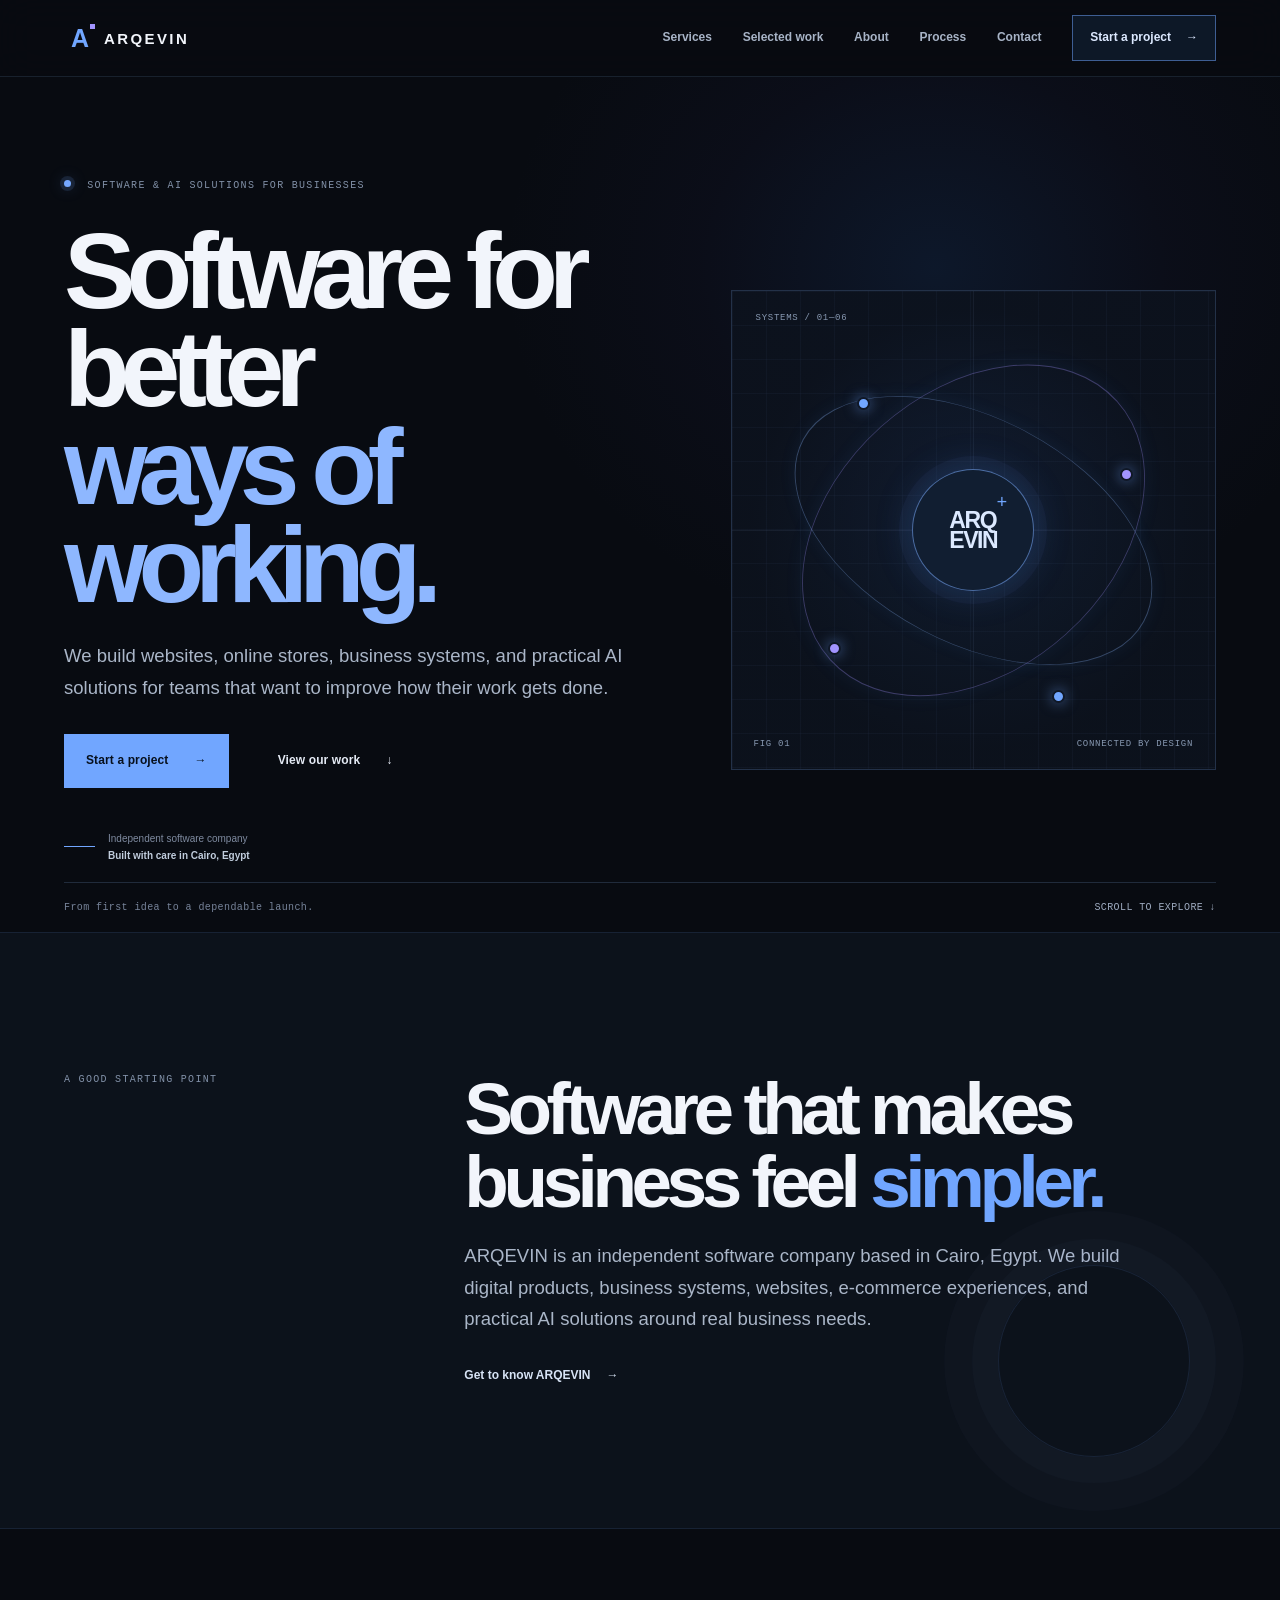
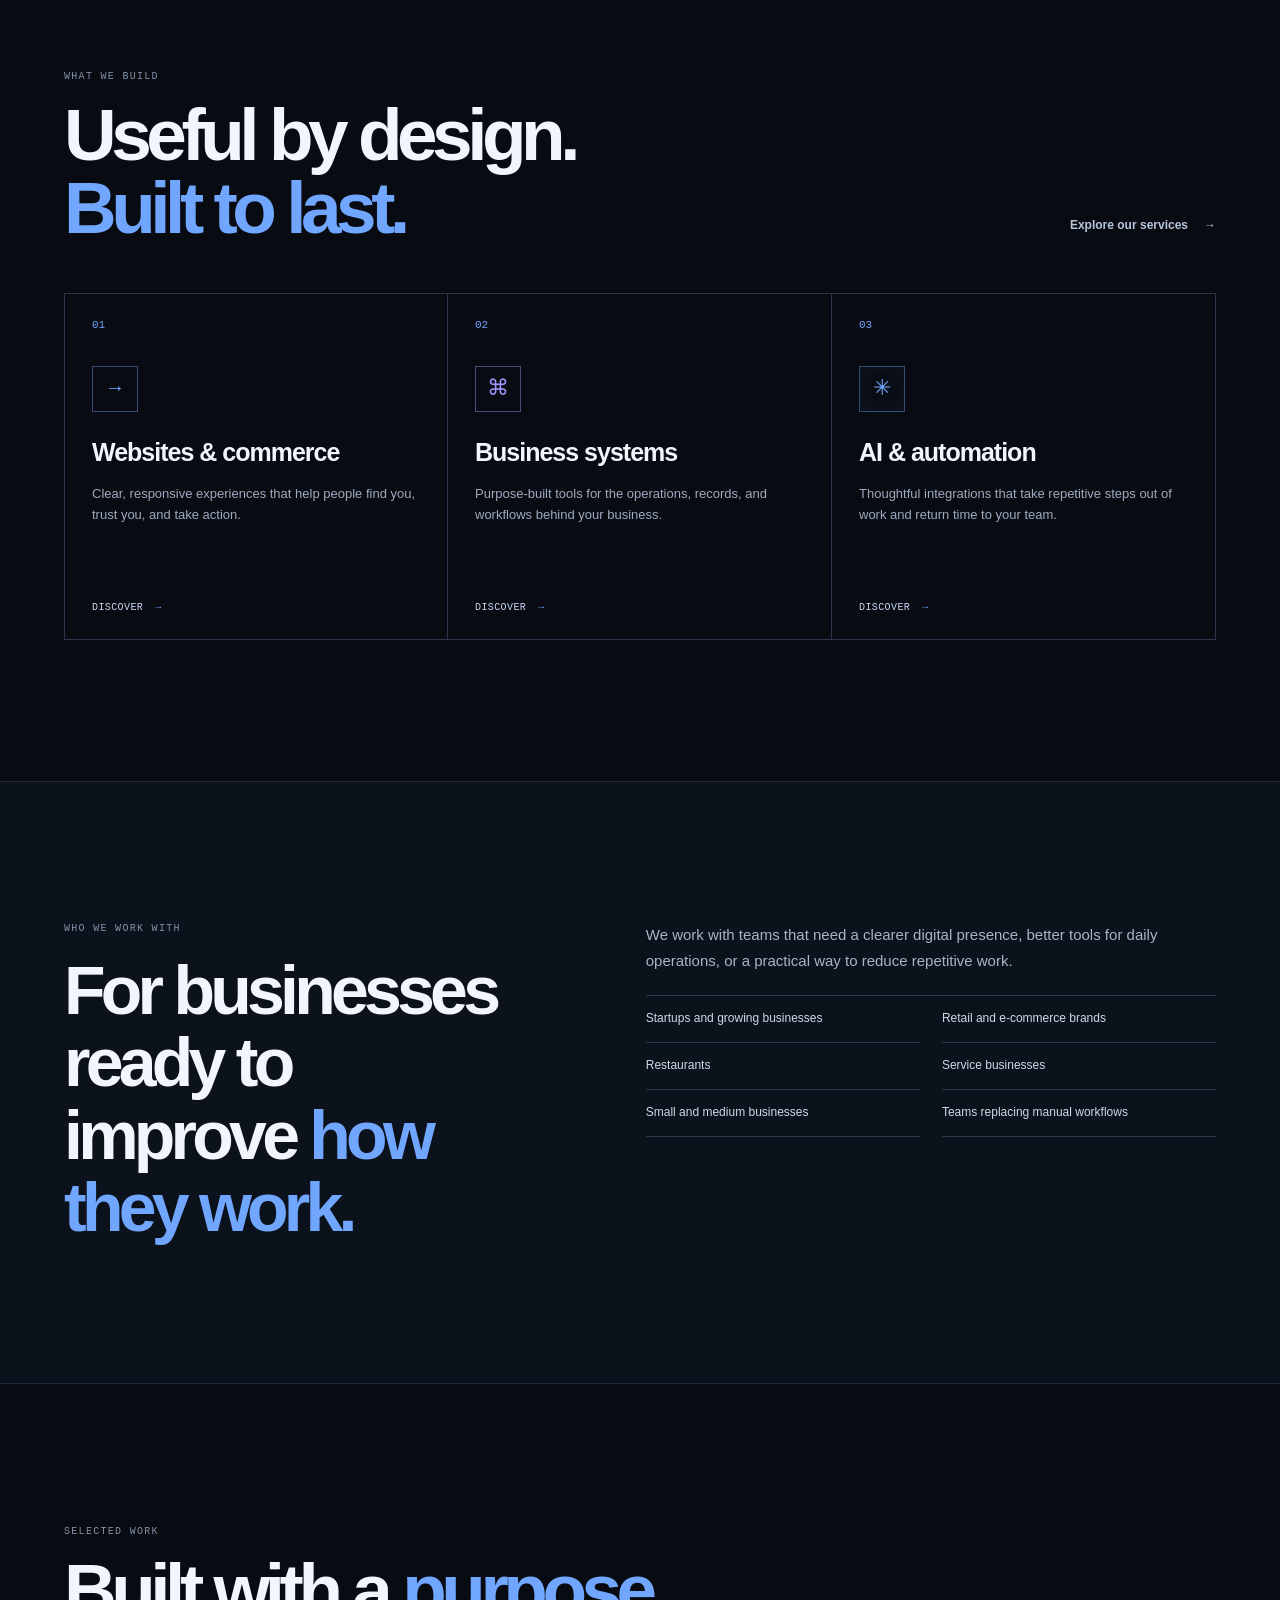
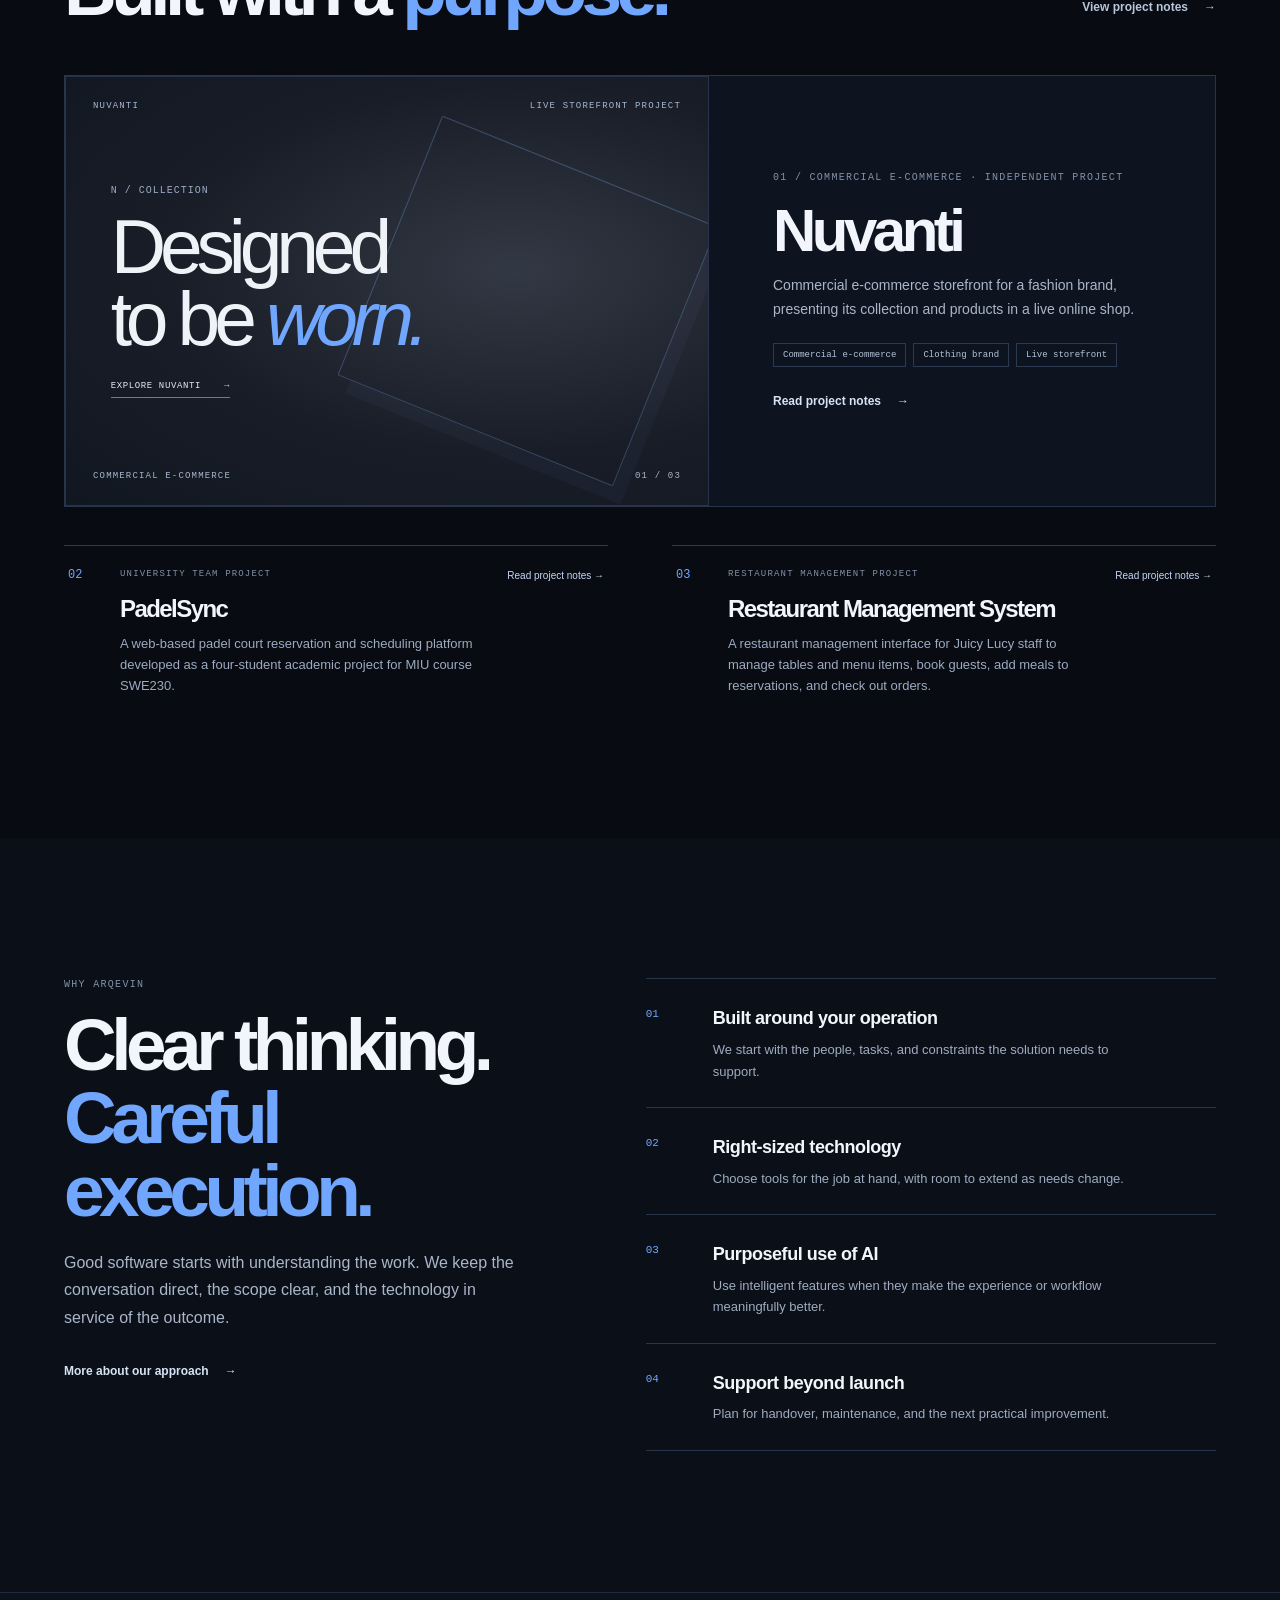
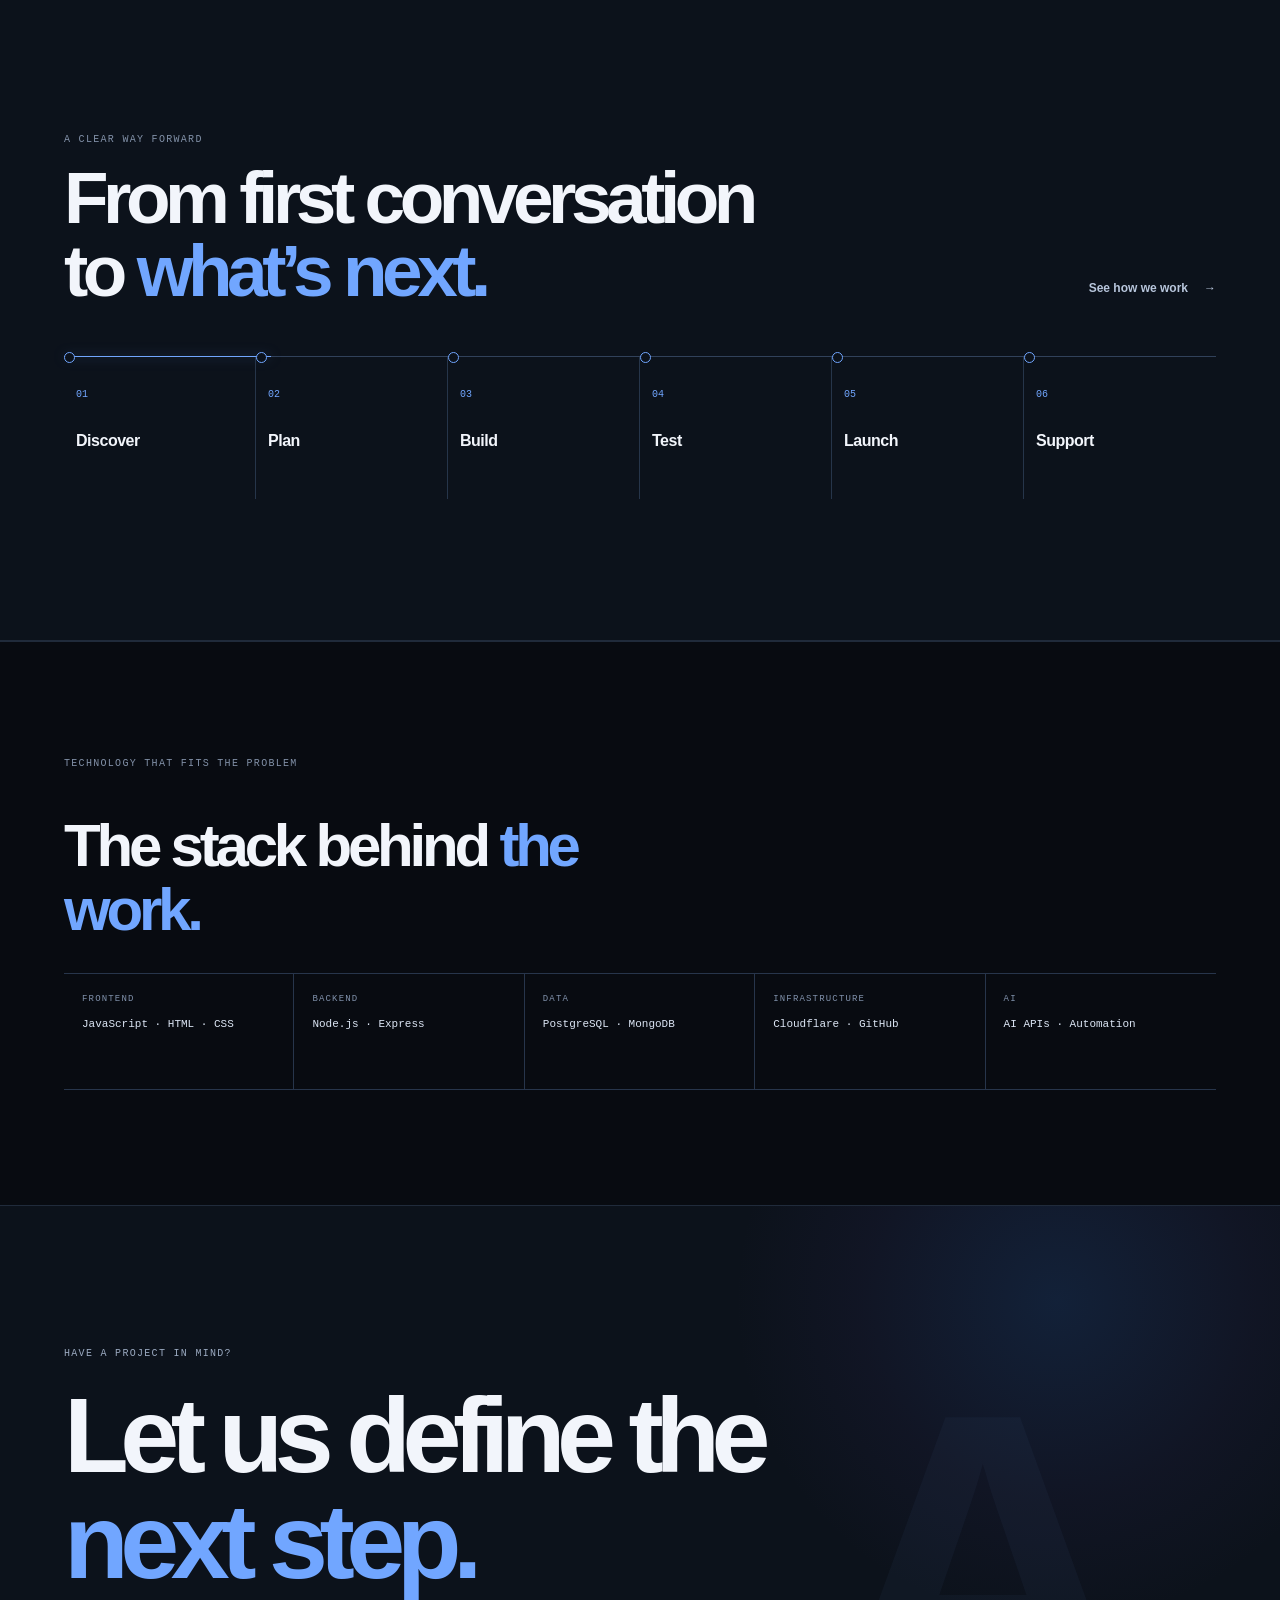
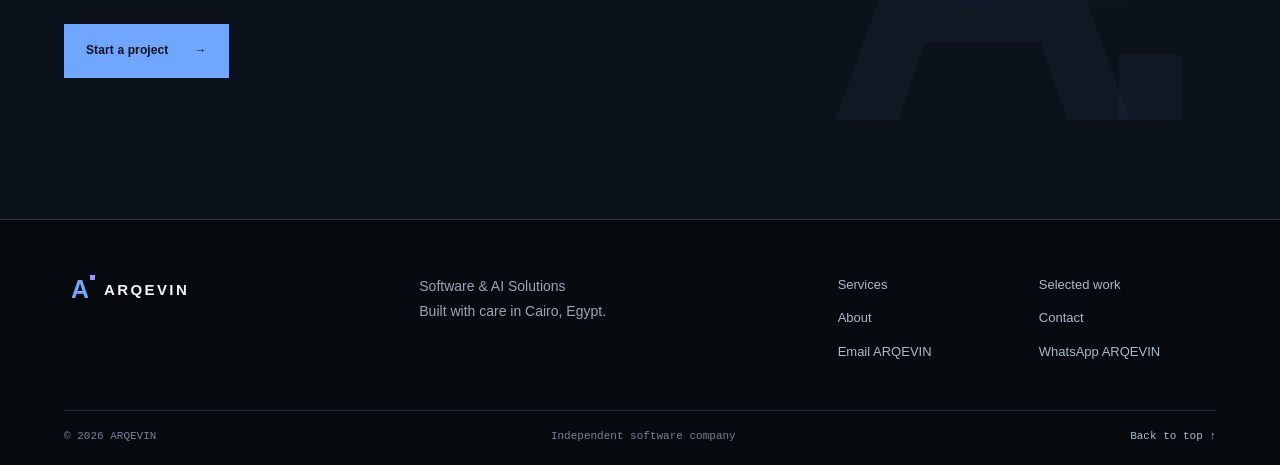
==== commit 439c9c2c: "fixes bugs" ====
--- a/index.html
+++ b/index.html
@@ -1,48 +1,458 @@
 <!doctype html>
 <html lang="en">
-<head>
-  <meta charset="utf-8">
-  <meta name="viewport" content="width=device-width, initial-scale=1">
-  <meta name="theme-color" content="#101311">
-  <meta name="description" content="ARQEVIN builds practical websites, business systems, and software with AI where it creates real value.">
-  <meta property="og:type" content="website">
-  <meta property="og:title" content="ARQEVIN — Software & AI Solutions">
-  <meta property="og:description" content="Digital products and business systems, built around the way you work.">
-  <meta property="og:image" content="https://arqevin-fxw.pages.dev/assets/arqevin-social.svg"><meta property="og:image:alt" content="ARQEVIN — Software and AI solutions for businesses"><meta property="og:image:width" content="1200"><meta property="og:image:height" content="630"><meta name="twitter:card" content="summary_large_image"><meta name="twitter:title" content="ARQEVIN — Software & AI Solutions"><meta name="twitter:description" content="Digital products and business systems, built around the way you work."><meta name="twitter:image" content="https://arqevin-fxw.pages.dev/assets/arqevin-social.svg">
-  <meta property="og:url" content="https://arqevin-fxw.pages.dev/">
-  <title>ARQEVIN — Software & AI Solutions</title>
-  <link rel="canonical" href="https://arqevin-fxw.pages.dev/">
-  <link rel="icon" href="/assets/favicon.svg" type="image/svg+xml">
-  <link rel="stylesheet" href="/assets/css/site.css">
-  <script src="/assets/js/site.js" defer></script>
-  <script src="/assets/js/projects.js" defer></script>
-</head>
-<body>
-  <a class="skip-link" href="#main">Skip to content</a>
-  <header class="site-header"><div class="container nav-wrap">
-    <a class="brand" href="/" aria-label="ARQEVIN home"><span class="brand-mark" aria-hidden="true">A<span></span></span><span class="brand-name">ARQEVIN</span></a>
-    <button class="menu-toggle" type="button" aria-expanded="false" aria-controls="primary-nav"><span></span><span></span><span class="sr-only">Open navigation</span></button>
-    <nav class="primary-nav" id="primary-nav" aria-label="Main navigation">
-      <a href="/services.html">Services</a><a href="/work.html">Selected work</a><a href="/about.html">About</a><a href="/process.html">Process</a><a href="/contact.html">Contact</a><a class="nav-cta" href="/contact.html">Start a project <span aria-hidden="true">→</span></a>
-    </nav>
-  </div></header>
-  <main id="main">
-    <section class="hero"><div class="container hero-grid">
-      <div class="hero-copy"><p class="eyebrow"><span class="status-dot"></span> Software & AI solutions for businesses</p><h1>Make the way you work<br><em>work better.</em></h1><p class="hero-lede">We build websites, online stores, business systems, and practical AI solutions for teams that want to improve how their work gets done.</p><div class="button-row"><a class="button button-dark" href="/contact.html">Start a project <span aria-hidden="true">→</span></a><a class="button button-text" href="/work.html">View our work <span aria-hidden="true">↓</span></a></div><div class="hero-note"><span class="note-line"></span><span>Independent software company<br><strong>Built with care in Cairo, Egypt</strong></span></div></div>
-      <div class="hero-art" aria-label="Abstract architectural illustration of connected software systems" role="img"><div class="art-label art-label-top">SYSTEMS / 01—06</div><div class="orbit orbit-one"></div><div class="orbit orbit-two"></div><div class="art-core"><span class="core-cross">+</span><span class="core-word">ARQ<br>EVIN</span></div><span class="orbit-node node-a"></span><span class="orbit-node node-b"></span><span class="orbit-node node-c"></span><span class="orbit-node node-d"></span><span class="art-index">FIG 01 <span>CONNECTED BY DESIGN</span></span></div>
-    </div><div class="container hero-bottom"><span>From first idea to a dependable launch.</span><span class="scroll-cue">SCROLL TO EXPLORE <span aria-hidden="true">↓</span></span></div></section>
-    <section class="intro-section section-pad"><div class="container intro-grid"><p class="eyebrow">A good starting point</p><div><h2>Software that makes business feel <em>simpler.</em></h2><p class="body-large">ARQEVIN is an independent software company based in Cairo, Egypt. We build digital products, business systems, websites, e-commerce experiences, and practical AI solutions around real business needs.</p><a class="arrow-link" href="/about.html">Get to know ARQEVIN <span aria-hidden="true">→</span></a></div></div></section>
-    <section class="services-section section-pad"><div class="container"><div class="section-heading"><div><p class="eyebrow">What we build</p><h2>Useful by design.<br><em>Built to last.</em></h2></div><a class="arrow-link heading-link" href="/services.html">Explore our services <span aria-hidden="true">→</span></a></div><div class="service-grid">
-      <a class="service-card" href="/services.html#websites"><span class="service-number">01</span><span class="service-icon icon-window" aria-hidden="true">→</span><h3>Websites & commerce</h3><p>Clear, responsive experiences that help people find you, trust you, and take action.</p><span class="card-link">Discover <span aria-hidden="true">→</span></span></a>
-      <a class="service-card" href="/services.html#systems"><span class="service-number">02</span><span class="service-icon" aria-hidden="true">⌘</span><h3>Business systems</h3><p>Purpose-built tools for the operations, records, and workflows behind your business.</p><span class="card-link">Discover <span aria-hidden="true">→</span></span></a>
-      <a class="service-card" href="/services.html#intelligence"><span class="service-number">03</span><span class="service-icon icon-spark" aria-hidden="true">✳</span><h3>AI & automation</h3><p>Thoughtful integrations that take repetitive steps out of work and return time to your team.</p><span class="card-link">Discover <span aria-hidden="true">→</span></span></a>
-    </div></div></section>
-    <section class="audience-section section-pad"><div class="container audience-grid"><div><p class="eyebrow">Who we work with</p><h2>For businesses ready to make work <em>work better.</em></h2></div><div class="audience-copy"><p>We work with teams that need a clearer digital presence, better tools for daily operations, or a practical way to reduce repetitive work.</p><ul aria-label="Examples of businesses"><li>Startups and growing businesses</li><li>Retail and e-commerce brands</li><li>Restaurants</li><li>Service businesses</li><li>Small and medium businesses</li><li>Teams replacing manual workflows</li></ul></div></div></section>
-    <section class="work-section section-pad"><div class="container"><div class="section-heading"><div><p class="eyebrow">Selected work</p><h2>Built with a <em>purpose.</em></h2></div><a class="arrow-link heading-link" href="/work.html">View project notes <span aria-hidden="true">→</span></a></div><div class="featured-project"><div class="project-visual visual-nuvanti"><div class="visual-top"><span>NUVANTI</span><span>LIVE STOREFRONT PROJECT</span></div><div class="visual-body"><span class="visual-kicker">N / COLLECTION</span><span class="visual-title">Designed<br>to be <i>worn.</i></span><span class="visual-button">EXPLORE NUVANTI <b>→</b></span></div><div class="visual-bottom"><span>COMMERCIAL E-COMMERCE</span><span>01 / 03</span></div></div><div class="project-info"><p class="eyebrow">01 / Commercial e-commerce · Independent project</p><h3>Nuvanti</h3><p data-project-summary="nuvanti">An independent e-commerce website for Nuvanti, a clothing brand. Its public site introduces the brand and provides an online-shop experience.</p><div class="tag-list"><span>Commercial e-commerce</span><span>Clothing brand</span><span>Live storefront</span></div><a class="arrow-link" href="/work.html#nuvanti">Read project notes <span aria-hidden="true">→</span></a></div></div><div class="work-secondary"><div class="mini-project"><span class="mini-index">02</span><div><p class="eyebrow">University team project</p><h3>PadelSync</h3><p data-project-summary="padelsync">A web-based padel court reservation and scheduling platform developed as a four-student academic project for MIU course SWE230.</p></div><a aria-label="Read PadelSync project notes" href="/work.html#padelsync">Read project notes →</a></div><div class="mini-project"><span class="mini-index">03</span><div><p class="eyebrow">Restaurant management project</p><h3>Restaurant Management System</h3><p data-project-summary="restaurant-management">A restaurant management interface for Juicy Lucy staff to manage tables and menu items, book guests, add meals to reservations, and check out orders.</p></div><a aria-label="Read restaurant management project notes" href="/work.html#restaurant-management">Read project notes →</a></div></div></div></section>
-    <section class="difference-section section-pad"><div class="container difference-grid"><div><p class="eyebrow">Why ARQEVIN</p><h2>Clear thinking.<br><em>Careful execution.</em></h2><p class="body-large">Good software starts with understanding the work. We keep the conversation direct, the scope clear, and the technology in service of the outcome.</p><a class="arrow-link" href="/about.html">More about our approach <span aria-hidden="true">→</span></a></div><div class="principle-list"><article><span>01</span><div><h3>Built around your operation</h3><p>We start with the people, tasks, and constraints the solution needs to support.</p></div></article><article><span>02</span><div><h3>Right-sized technology</h3><p>Choose tools for the job at hand, with room to extend as needs change.</p></div></article><article><span>03</span><div><h3>AI with a reason</h3><p>Use intelligent features when they make the experience or workflow meaningfully better.</p></div></article><article><span>04</span><div><h3>Support beyond launch</h3><p>Plan for handover, maintenance, and the next practical improvement.</p></div></article></div></div></section>
-    <section class="process-strip section-pad"><div class="container"><div class="section-heading"><div><p class="eyebrow">A clear way forward</p><h2>From first conversation<br>to <em>what’s next.</em></h2></div><a class="arrow-link heading-link" href="/process.html">See how we work <span aria-hidden="true">→</span></a></div><div class="process-steps"><div><span>01</span><h3>Discover</h3></div><div><span>02</span><h3>Plan</h3></div><div><span>03</span><h3>Build</h3></div><div><span>04</span><h3>Test</h3></div><div><span>05</span><h3>Launch</h3></div><div><span>06</span><h3>Support</h3></div></div></div></section>
-    <section class="tech-section"><div class="container"><div class="tech-heading"><p class="eyebrow">Technology that fits the problem</p><h2>The stack behind <em>the work.</em></h2></div><div class="tech-groups"><div><span>Frontend</span><strong>JavaScript · HTML · CSS</strong></div><div><span>Backend</span><strong>Node.js · Express</strong></div><div><span>Data</span><strong>PostgreSQL · MongoDB</strong></div><div><span>Infrastructure</span><strong>Cloudflare · GitHub</strong></div><div><span>AI</span><strong>AI APIs · Automation</strong></div></div></div></section>
-    <section class="closing-cta section-pad"><div class="container closing-inner"><p class="eyebrow">Have a project in mind?</p><h2>Let’s make the next<br>step <em>clear.</em></h2><a class="button button-light" href="/contact.html">Start a project <span aria-hidden="true">→</span></a><span class="cta-mark" aria-hidden="true">A.</span></div></section>
-  </main>
-  <footer class="site-footer"><div class="container footer-main"><a class="brand brand-footer" href="/" aria-label="ARQEVIN home"><span class="brand-mark" aria-hidden="true">A<span></span></span><span class="brand-name">ARQEVIN</span></a><p>Software & AI Solutions<br>Built with care in Cairo, Egypt.</p><div class="footer-links"><a href="/services.html">Services</a><a href="/work.html">Selected work</a><a href="/about.html">About</a><a href="/contact.html">Contact</a><a href="mailto:adamadel3224@gmail.com">Email ARQEVIN</a><a href="https://wa.me/201023484243" target="_blank" rel="noopener noreferrer">WhatsApp ARQEVIN</a></div></div><div class="container footer-bottom"><span>© <span data-year></span> ARQEVIN</span><span>Independent software company</span><a href="#main">Back to top ↑</a></div></footer>
-</body></html>
+  <head>
+    <meta charset="utf-8" />
+    <meta name="viewport" content="width=device-width, initial-scale=1" />
+    <meta name="theme-color" content="#101311" />
+    <meta
+      name="description"
+      content="ARQEVIN builds practical websites, business systems, and software with AI where it creates real value."
+    />
+    <meta property="og:type" content="website" />
+    <meta property="og:title" content="ARQEVIN — Software & AI Solutions" />
+    <meta
+      property="og:description"
+      content="Digital products and business systems, built around the way you work."
+    />
+    <meta
+      property="og:image"
+      content="https://arqevin-fxw.pages.dev/assets/arqevin-social.svg"
+    />
+    <meta
+      property="og:image:alt"
+      content="ARQEVIN — Software and AI solutions for businesses"
+    />
+    <meta property="og:image:width" content="1200" />
+    <meta property="og:image:height" content="630" />
+    <meta name="twitter:card" content="summary_large_image" />
+    <meta name="twitter:title" content="ARQEVIN — Software & AI Solutions" />
+    <meta
+      name="twitter:description"
+      content="Digital products and business systems, built around the way you work."
+    />
+    <meta
+      name="twitter:image"
+      content="https://arqevin-fxw.pages.dev/assets/arqevin-social.svg"
+    />
+    <meta property="og:url" content="https://arqevin-fxw.pages.dev/" />
+    <title>ARQEVIN — Software & AI Solutions</title>
+    <link rel="canonical" href="https://arqevin-fxw.pages.dev/" />
+    <link rel="icon" href="/assets/favicon.svg" type="image/svg+xml" />
+    <link rel="stylesheet" href="/assets/css/site.css" />
+    <script src="/assets/js/site.js" defer></script>
+    <script src="/assets/js/projects.js" defer></script>
+  </head>
+  <body>
+    <a class="skip-link" href="#main">Skip to content</a>
+    <header class="site-header">
+      <div class="container nav-wrap">
+        <a class="brand" href="/" aria-label="ARQEVIN home"
+          ><span class="brand-mark" aria-hidden="true">A<span></span></span
+          ><span class="brand-name">ARQEVIN</span></a
+        >
+        <button
+          class="menu-toggle"
+          type="button"
+          aria-expanded="false"
+          aria-controls="primary-nav"
+        >
+          <span></span><span></span><span class="sr-only">Open navigation</span>
+        </button>
+        <nav class="primary-nav" id="primary-nav" aria-label="Main navigation">
+          <a href="/services.html">Services</a
+          ><a href="/work.html">Selected work</a><a href="/about.html">About</a
+          ><a href="/process.html">Process</a><a href="/contact.html">Contact</a
+          ><a class="nav-cta" href="/contact.html"
+            >Start a project <span aria-hidden="true">→</span></a
+          >
+        </nav>
+      </div>
+    </header>
+    <main id="main">
+      <section class="hero">
+        <div class="container hero-grid">
+          <div class="hero-copy">
+            <p class="eyebrow">
+              <span class="status-dot"></span> Software & AI solutions for
+              businesses
+            </p>
+            <h1>Software for better<br /><em>ways of working.</em></h1>
+            <p class="hero-lede">
+              We build websites, online stores, business systems, and practical
+              AI solutions for teams that want to improve how their work gets
+              done.
+            </p>
+            <div class="button-row">
+              <a class="button button-dark" href="/contact.html"
+                >Start a project <span aria-hidden="true">→</span></a
+              ><a class="button button-text" href="/work.html"
+                >View our work <span aria-hidden="true">↓</span></a
+              >
+            </div>
+            <div class="hero-note">
+              <span class="note-line"></span
+              ><span
+                >Independent software company<br /><strong
+                  >Built with care in Cairo, Egypt</strong
+                ></span
+              >
+            </div>
+          </div>
+          <div
+            class="hero-art"
+            aria-label="Abstract architectural illustration of connected software systems"
+            role="img"
+          >
+            <div class="art-label art-label-top">SYSTEMS / 01—06</div>
+            <div class="orbit orbit-one"></div>
+            <div class="orbit orbit-two"></div>
+            <div class="art-core">
+              <span class="core-cross">+</span
+              ><span class="core-word">ARQ<br />EVIN</span>
+            </div>
+            <span class="orbit-node node-a"></span
+            ><span class="orbit-node node-b"></span
+            ><span class="orbit-node node-c"></span
+            ><span class="orbit-node node-d"></span
+            ><span class="art-index"
+              >FIG 01 <span>CONNECTED BY DESIGN</span></span
+            >
+          </div>
+        </div>
+        <div class="container hero-bottom">
+          <span>From first idea to a dependable launch.</span
+          ><span class="scroll-cue"
+            >SCROLL TO EXPLORE <span aria-hidden="true">↓</span></span
+          >
+        </div>
+      </section>
+      <section class="intro-section section-pad">
+        <div class="container intro-grid">
+          <p class="eyebrow">A good starting point</p>
+          <div>
+            <h2>Software that makes business feel <em>simpler.</em></h2>
+            <p class="body-large">
+              ARQEVIN is an independent software company based in Cairo, Egypt.
+              We build digital products, business systems, websites, e-commerce
+              experiences, and practical AI solutions around real business
+              needs.
+            </p>
+            <a class="arrow-link" href="/about.html"
+              >Get to know ARQEVIN <span aria-hidden="true">→</span></a
+            >
+          </div>
+        </div>
+      </section>
+      <section class="services-section section-pad">
+        <div class="container">
+          <div class="section-heading">
+            <div>
+              <p class="eyebrow">What we build</p>
+              <h2>Useful by design.<br /><em>Built to last.</em></h2>
+            </div>
+            <a class="arrow-link heading-link" href="/services.html"
+              >Explore our services <span aria-hidden="true">→</span></a
+            >
+          </div>
+          <div class="service-grid">
+            <a class="service-card" href="/services.html#websites"
+              ><span class="service-number">01</span
+              ><span class="service-icon icon-window" aria-hidden="true"
+                >→</span
+              >
+              <h3>Websites & commerce</h3>
+              <p>
+                Clear, responsive experiences that help people find you, trust
+                you, and take action.
+              </p>
+              <span class="card-link"
+                >Discover <span aria-hidden="true">→</span></span
+              ></a
+            >
+            <a class="service-card" href="/services.html#systems"
+              ><span class="service-number">02</span
+              ><span class="service-icon" aria-hidden="true">⌘</span>
+              <h3>Business systems</h3>
+              <p>
+                Purpose-built tools for the operations, records, and workflows
+                behind your business.
+              </p>
+              <span class="card-link"
+                >Discover <span aria-hidden="true">→</span></span
+              ></a
+            >
+            <a class="service-card" href="/services.html#intelligence"
+              ><span class="service-number">03</span
+              ><span class="service-icon icon-spark" aria-hidden="true">✳</span>
+              <h3>AI & automation</h3>
+              <p>
+                Thoughtful integrations that take repetitive steps out of work
+                and return time to your team.
+              </p>
+              <span class="card-link"
+                >Discover <span aria-hidden="true">→</span></span
+              ></a
+            >
+          </div>
+        </div>
+      </section>
+      <section class="audience-section section-pad">
+        <div class="container audience-grid">
+          <div>
+            <p class="eyebrow">Who we work with</p>
+            <h2>For businesses ready to improve <em>how they work.</em></h2>
+          </div>
+          <div class="audience-copy">
+            <p>
+              We work with teams that need a clearer digital presence, better
+              tools for daily operations, or a practical way to reduce
+              repetitive work.
+            </p>
+            <ul aria-label="Examples of businesses">
+              <li>Startups and growing businesses</li>
+              <li>Retail and e-commerce brands</li>
+              <li>Restaurants</li>
+              <li>Service businesses</li>
+              <li>Small and medium businesses</li>
+              <li>Teams replacing manual workflows</li>
+            </ul>
+          </div>
+        </div>
+      </section>
+      <section class="work-section section-pad">
+        <div class="container">
+          <div class="section-heading">
+            <div>
+              <p class="eyebrow">Selected work</p>
+              <h2>Built with a <em>purpose.</em></h2>
+            </div>
+            <a class="arrow-link heading-link" href="/work.html"
+              >View project notes <span aria-hidden="true">→</span></a
+            >
+          </div>
+          <div class="featured-project">
+            <div class="project-visual visual-nuvanti">
+              <div class="visual-top">
+                <span>NUVANTI</span><span>LIVE STOREFRONT PROJECT</span>
+              </div>
+              <div class="visual-body">
+                <span class="visual-kicker">N / COLLECTION</span
+                ><span class="visual-title"
+                  >Designed<br />to be <i>worn.</i></span
+                ><span class="visual-button">EXPLORE NUVANTI <b>→</b></span>
+              </div>
+              <div class="visual-bottom">
+                <span>COMMERCIAL E-COMMERCE</span><span>01 / 03</span>
+              </div>
+            </div>
+            <div class="project-info">
+              <p class="eyebrow">
+                01 / Commercial e-commerce · Independent project
+              </p>
+              <h3>Nuvanti</h3>
+              <p data-project-summary="nuvanti">
+                An independent e-commerce website for Nuvanti, a clothing brand.
+                Its public site introduces the brand and provides an online-shop
+                experience.
+              </p>
+              <div class="tag-list">
+                <span>Commercial e-commerce</span><span>Clothing brand</span
+                ><span>Live storefront</span>
+              </div>
+              <a class="arrow-link" href="/work.html#nuvanti"
+                >Read project notes <span aria-hidden="true">→</span></a
+              >
+            </div>
+          </div>
+          <div class="work-secondary">
+            <div class="mini-project">
+              <span class="mini-index">02</span>
+              <div>
+                <p class="eyebrow">University team project</p>
+                <h3>PadelSync</h3>
+                <p data-project-summary="padelsync">
+                  A web-based padel court reservation and scheduling platform
+                  developed as a four-student academic project for MIU course
+                  SWE230.
+                </p>
+              </div>
+              <a
+                aria-label="Read PadelSync project notes"
+                href="/work.html#padelsync"
+                >Read project notes →</a
+              >
+            </div>
+            <div class="mini-project">
+              <span class="mini-index">03</span>
+              <div>
+                <p class="eyebrow">Restaurant management project</p>
+                <h3>Restaurant Management System</h3>
+                <p data-project-summary="restaurant-management">
+                  A restaurant management interface for Juicy Lucy staff to
+                  manage tables and menu items, book guests, add meals to
+                  reservations, and check out orders.
+                </p>
+              </div>
+              <a
+                aria-label="Read restaurant management project notes"
+                href="/work.html#restaurant-management"
+                >Read project notes →</a
+              >
+            </div>
+          </div>
+        </div>
+      </section>
+      <section class="difference-section section-pad">
+        <div class="container difference-grid">
+          <div>
+            <p class="eyebrow">Why ARQEVIN</p>
+            <h2>Clear thinking.<br /><em>Careful execution.</em></h2>
+            <p class="body-large">
+              Good software starts with understanding the work. We keep the
+              conversation direct, the scope clear, and the technology in
+              service of the outcome.
+            </p>
+            <a class="arrow-link" href="/about.html"
+              >More about our approach <span aria-hidden="true">→</span></a
+            >
+          </div>
+          <div class="principle-list">
+            <article>
+              <span>01</span>
+              <div>
+                <h3>Built around your operation</h3>
+                <p>
+                  We start with the people, tasks, and constraints the solution
+                  needs to support.
+                </p>
+              </div>
+            </article>
+            <article>
+              <span>02</span>
+              <div>
+                <h3>Right-sized technology</h3>
+                <p>
+                  Choose tools for the job at hand, with room to extend as needs
+                  change.
+                </p>
+              </div>
+            </article>
+            <article>
+              <span>03</span>
+              <div>
+                <h3>Purposeful use of AI</h3>
+                <p>
+                  Use intelligent features when they make the experience or
+                  workflow meaningfully better.
+                </p>
+              </div>
+            </article>
+            <article>
+              <span>04</span>
+              <div>
+                <h3>Support beyond launch</h3>
+                <p>
+                  Plan for handover, maintenance, and the next practical
+                  improvement.
+                </p>
+              </div>
+            </article>
+          </div>
+        </div>
+      </section>
+      <section class="process-strip section-pad">
+        <div class="container">
+          <div class="section-heading">
+            <div>
+              <p class="eyebrow">A clear way forward</p>
+              <h2>From first conversation<br />to <em>what’s next.</em></h2>
+            </div>
+            <a class="arrow-link heading-link" href="/process.html"
+              >See how we work <span aria-hidden="true">→</span></a
+            >
+          </div>
+          <div class="process-steps">
+            <div>
+              <span>01</span>
+              <h3>Discover</h3>
+            </div>
+            <div>
+              <span>02</span>
+              <h3>Plan</h3>
+            </div>
+            <div>
+              <span>03</span>
+              <h3>Build</h3>
+            </div>
+            <div>
+              <span>04</span>
+              <h3>Test</h3>
+            </div>
+            <div>
+              <span>05</span>
+              <h3>Launch</h3>
+            </div>
+            <div>
+              <span>06</span>
+              <h3>Support</h3>
+            </div>
+          </div>
+        </div>
+      </section>
+      <section class="tech-section">
+        <div class="container">
+          <div class="tech-heading">
+            <p class="eyebrow">Technology that fits the problem</p>
+            <h2>The stack behind <em>the work.</em></h2>
+          </div>
+          <div class="tech-groups">
+            <div>
+              <span>Frontend</span><strong>JavaScript · HTML · CSS</strong>
+            </div>
+            <div><span>Backend</span><strong>Node.js · Express</strong></div>
+            <div><span>Data</span><strong>PostgreSQL · MongoDB</strong></div>
+            <div>
+              <span>Infrastructure</span><strong>Cloudflare · GitHub</strong>
+            </div>
+            <div><span>AI</span><strong>AI APIs · Automation</strong></div>
+          </div>
+        </div>
+      </section>
+      <section class="closing-cta section-pad">
+        <div class="container closing-inner">
+          <p class="eyebrow">Have a project in mind?</p>
+          <h2>Let us define the<br /><em>next step.</em></h2>
+          <a class="button button-light" href="/contact.html"
+            >Start a project <span aria-hidden="true">→</span></a
+          ><span class="cta-mark" aria-hidden="true">A.</span>
+        </div>
+      </section>
+    </main>
+    <footer class="site-footer">
+      <div class="container footer-main">
+        <a class="brand brand-footer" href="/" aria-label="ARQEVIN home"
+          ><span class="brand-mark" aria-hidden="true">A<span></span></span
+          ><span class="brand-name">ARQEVIN</span></a
+        >
+        <p>Software & AI Solutions<br />Built with care in Cairo, Egypt.</p>
+        <div class="footer-links">
+          <a href="/services.html">Services</a
+          ><a href="/work.html">Selected work</a><a href="/about.html">About</a
+          ><a href="/contact.html">Contact</a
+          ><a href="mailto:adamadel3224@gmail.com">Email ARQEVIN</a
+          ><a
+            href="https://wa.me/201023484243"
+            target="_blank"
+            rel="noopener noreferrer"
+            >WhatsApp ARQEVIN</a
+          >
+        </div>
+      </div>
+      <div class="container footer-bottom">
+        <span>© <span data-year></span> ARQEVIN</span
+        ><span>Independent software company</span
+        ><a href="#main">Back to top ↑</a>
+      </div>
+    </footer>
+  </body>
+</html>
--- a/assets/css/site.css
+++ b/assets/css/site.css
@@ -9,385 +9,1822 @@
   --lime: #d7ed75;
   --lime-deep: #b9d44f;
   --white: #fffefa;
-  --display: 'Segoe UI', Arial, sans-serif;
-  --body: 'Segoe UI', Arial, sans-serif;
-  --mono: 'Cascadia Mono', Consolas, monospace;
+  --display: "Segoe UI", Arial, sans-serif;
+  --body: "Segoe UI", Arial, sans-serif;
+  --mono: "Cascadia Mono", Consolas, monospace;
   --container: 1240px;
   --gutter: clamp(22px, 5vw, 76px);
 }
 
-* { box-sizing: border-box; }
-html { scroll-behavior: smooth; scroll-padding-top: 90px; }
-body { margin: 0; background: var(--paper); color: var(--ink); font-family: var(--body); font-size: 16px; line-height: 1.6; -webkit-font-smoothing: antialiased; }
-img, svg { display: block; max-width: 100%; }
-a { color: inherit; }
-button, input, select, textarea { font: inherit; }
-button, a { -webkit-tap-highlight-color: transparent; }
-.container { width: min(var(--container), calc(100% - var(--gutter) * 2)); margin-inline: auto; }
-.sr-only { position: absolute; width: 1px; height: 1px; padding: 0; margin: -1px; overflow: hidden; clip: rect(0, 0, 0, 0); white-space: nowrap; border: 0; }
-.skip-link { position: fixed; z-index: 100; top: 10px; left: 10px; transform: translateY(-150%); background: var(--lime); color: var(--ink); padding: 10px 16px; font-weight: 700; }
-.skip-link:focus { transform: translateY(0); }
-:focus-visible { outline: 3px solid #788e16; outline-offset: 4px; }
-.eyebrow { margin: 0; color: var(--ink-soft); font: 500 11px/1.4 var(--mono); letter-spacing: .09em; text-transform: uppercase; }
-.status-dot { display: inline-block; width: 7px; height: 7px; margin: 0 9px 1px 0; border-radius: 50%; background: #87a51d; box-shadow: 0 0 0 4px rgba(135,165,29,.13); }
-h1, h2, h3, p { margin-top: 0; }
-h1, h2, h3 { font-family: var(--display); letter-spacing: -.055em; }
-h1 em, h2 em, .statement em { color: #788c48; font-style: normal; }
-.section-pad { padding-block: clamp(76px, 10vw, 144px); }
+* {
+  box-sizing: border-box;
+}
+html {
+  scroll-behavior: smooth;
+  scroll-padding-top: 90px;
+}
+body {
+  margin: 0;
+  background: var(--paper);
+  color: var(--ink);
+  font-family: var(--body);
+  font-size: 16px;
+  line-height: 1.6;
+  -webkit-font-smoothing: antialiased;
+}
+img,
+svg {
+  display: block;
+  max-width: 100%;
+}
+a {
+  color: inherit;
+}
+button,
+input,
+select,
+textarea {
+  font: inherit;
+}
+button,
+a {
+  -webkit-tap-highlight-color: transparent;
+}
+.container {
+  width: min(var(--container), calc(100% - var(--gutter) * 2));
+  margin-inline: auto;
+}
+.sr-only {
+  position: absolute;
+  width: 1px;
+  height: 1px;
+  padding: 0;
+  margin: -1px;
+  overflow: hidden;
+  clip: rect(0, 0, 0, 0);
+  white-space: nowrap;
+  border: 0;
+}
+.skip-link {
+  position: fixed;
+  z-index: 100;
+  top: 10px;
+  left: 10px;
+  transform: translateY(-150%);
+  background: var(--lime);
+  color: var(--ink);
+  padding: 10px 16px;
+  font-weight: 700;
+}
+.skip-link:focus {
+  transform: translateY(0);
+}
+:focus-visible {
+  outline: 3px solid #788e16;
+  outline-offset: 4px;
+}
+.eyebrow {
+  margin: 0;
+  color: var(--ink-soft);
+  font: 500 11px/1.4 var(--mono);
+  letter-spacing: 0.09em;
+  text-transform: uppercase;
+}
+.status-dot {
+  display: inline-block;
+  width: 7px;
+  height: 7px;
+  margin: 0 9px 1px 0;
+  border-radius: 50%;
+  background: #87a51d;
+  box-shadow: 0 0 0 4px rgba(135, 165, 29, 0.13);
+}
+h1,
+h2,
+h3,
+p {
+  margin-top: 0;
+}
+h1,
+h2,
+h3 {
+  font-family: var(--display);
+  letter-spacing: -0.055em;
+}
+h1 em,
+h2 em,
+.statement em {
+  color: #788c48;
+  font-style: normal;
+}
+.section-pad {
+  padding-block: clamp(76px, 10vw, 144px);
+}
 
 /* Shared navigation and footer */
-.site-header { position: sticky; z-index: 20; top: 0; background: rgba(244,243,238,.94); border-bottom: 1px solid rgba(25,36,33,.08); backdrop-filter: blur(12px); }
-.nav-wrap { display: flex; min-height: 78px; align-items: center; justify-content: space-between; }
-.brand { display: inline-flex; align-items: center; gap: 11px; color: var(--ink); text-decoration: none; }
-.brand-mark { position: relative; display: grid; width: 29px; height: 31px; place-items: center; font: 800 25px/.9 var(--display); letter-spacing: -.12em; }
-.brand-mark span { position: absolute; top: 1px; right: -2px; width: 5px; height: 5px; background: #8da927; }
-.brand-name { font: 800 15px/1 var(--display); letter-spacing: .13em; }
-.primary-nav { display: flex; height: 78px; align-items: center; gap: clamp(20px, 3vw, 39px); }
-.primary-nav a { color: #48524c; font-size: 13px; font-weight: 600; text-decoration: none; transition: color .18s ease; }
-.primary-nav a:hover, .primary-nav a[aria-current="page"] { color: #7c921e; }
-.primary-nav .nav-cta { display: inline-flex; align-items: center; gap: 15px; padding: 12px 16px; background: var(--ink); color: var(--paper); }
-.primary-nav .nav-cta:hover { background: #304038; color: var(--lime); }
-.menu-toggle { display: none; }
-.site-footer { padding: 54px 0 20px; background: var(--ink); color: var(--paper); }
-.footer-main { display: grid; grid-template-columns: 1.2fr 1.5fr 1fr; align-items: start; gap: 36px; padding-bottom: 48px; }
-.brand-footer { color: var(--paper); }
-.footer-main > p { margin: 0; color: #c2c7bd; font-size: 14px; line-height: 1.8; }
-.footer-links { display: grid; grid-template-columns: 1fr 1fr; gap: 12px 24px; }
-.footer-links a, .footer-bottom a { color: #d3d7cf; font-size: 13px; text-decoration: none; }
-.footer-links a:hover, .footer-bottom a:hover { color: var(--lime); }
-.footer-bottom { display: flex; justify-content: space-between; gap: 16px; padding-top: 17px; border-top: 1px solid rgba(244,243,238,.2); color: #aab1a7; font: 11px/1.5 var(--mono); }
-.footer-bottom a { font: inherit; }
+.site-header {
+  position: sticky;
+  z-index: 20;
+  top: 0;
+  background: rgba(244, 243, 238, 0.94);
+  border-bottom: 1px solid rgba(25, 36, 33, 0.08);
+  backdrop-filter: blur(12px);
+}
+.nav-wrap {
+  display: flex;
+  min-height: 78px;
+  align-items: center;
+  justify-content: space-between;
+}
+.brand {
+  display: inline-flex;
+  align-items: center;
+  gap: 11px;
+  color: var(--ink);
+  text-decoration: none;
+}
+.brand-mark {
+  position: relative;
+  display: grid;
+  width: 29px;
+  height: 31px;
+  place-items: center;
+  font: 800 25px/0.9 var(--display);
+  letter-spacing: -0.12em;
+}
+.brand-mark span {
+  position: absolute;
+  top: 1px;
+  right: -2px;
+  width: 5px;
+  height: 5px;
+  background: #8da927;
+}
+.brand-name {
+  font: 800 15px/1 var(--display);
+  letter-spacing: 0.13em;
+}
+.primary-nav {
+  display: flex;
+  height: 78px;
+  align-items: center;
+  gap: clamp(20px, 3vw, 39px);
+}
+.primary-nav a {
+  color: #48524c;
+  font-size: 13px;
+  font-weight: 600;
+  text-decoration: none;
+  transition: color 0.18s ease;
+}
+.primary-nav a:hover,
+.primary-nav a[aria-current="page"] {
+  color: #7c921e;
+}
+.primary-nav .nav-cta {
+  display: inline-flex;
+  align-items: center;
+  gap: 15px;
+  padding: 12px 16px;
+  background: var(--ink);
+  color: var(--paper);
+}
+.primary-nav .nav-cta:hover {
+  background: #304038;
+  color: var(--lime);
+}
+.menu-toggle {
+  display: none;
+}
+.site-footer {
+  padding: 54px 0 20px;
+  background: var(--ink);
+  color: var(--paper);
+}
+.footer-main {
+  display: grid;
+  grid-template-columns: 1.2fr 1.5fr 1fr;
+  align-items: start;
+  gap: 36px;
+  padding-bottom: 48px;
+}
+.brand-footer {
+  color: var(--paper);
+}
+.footer-main > p {
+  margin: 0;
+  color: #c2c7bd;
+  font-size: 14px;
+  line-height: 1.8;
+}
+.footer-links {
+  display: grid;
+  grid-template-columns: 1fr 1fr;
+  gap: 12px 24px;
+}
+.footer-links a,
+.footer-bottom a {
+  color: #d3d7cf;
+  font-size: 13px;
+  text-decoration: none;
+}
+.footer-links a:hover,
+.footer-bottom a:hover {
+  color: var(--lime);
+}
+.footer-bottom {
+  display: flex;
+  justify-content: space-between;
+  gap: 16px;
+  padding-top: 17px;
+  border-top: 1px solid rgba(244, 243, 238, 0.2);
+  color: #aab1a7;
+  font: 11px/1.5 var(--mono);
+}
+.footer-bottom a {
+  font: inherit;
+}
 
 /* Home hero */
-.hero { overflow: hidden; padding-top: clamp(60px, 8vw, 112px); background: var(--paper); }
-.hero-grid { display: grid; grid-template-columns: 1fr .9fr; min-height: 490px; align-items: center; gap: 6%; }
-.hero-copy { padding-bottom: 32px; }
-.hero-copy h1 { max-width: 690px; margin: 27px 0 23px; font-size: clamp(51px, 7vw, 92px); line-height: .99; font-weight: 600; }
-.hero-lede { max-width: 550px; margin-bottom: 30px; color: var(--ink-soft); font-size: clamp(17px, 1.5vw, 20px); line-height: 1.65; }
-.button-row { display: flex; flex-wrap: wrap; align-items: center; gap: 11px 27px; }
-.button { display: inline-flex; min-height: 52px; align-items: center; justify-content: center; gap: 26px; padding: 0 20px; border: 1px solid transparent; font-size: 13px; font-weight: 700; text-decoration: none; transition: transform .18s ease, background-color .18s ease; }
-.button:hover { transform: translateY(-2px); }
-.button-dark { background: var(--ink); color: var(--paper); }
-.button-dark:hover { background: #304038; }
-.button-light { background: var(--lime); color: var(--ink); }
-.button-light:hover { background: #e3f593; }
-.button-text { min-height: 48px; padding-inline: 0; color: var(--ink); }
-.hero-note { display: flex; align-items: center; gap: 13px; margin-top: 48px; color: var(--ink-muted); font-size: 11px; line-height: 1.7; }
-.hero-note strong { color: var(--ink-soft); font-weight: 600; }
-.note-line { width: 31px; height: 1px; background: #879353; }
-.hero-art { position: relative; display: grid; min-height: 430px; overflow: hidden; place-items: center; background: #e9e9e1; }
-.hero-art::before, .hero-art::after { position: absolute; width: 1px; height: 100%; background: rgba(25,36,33,.08); content: ''; }
-.hero-art::after { width: 100%; height: 1px; }
-.art-label, .art-index { position: absolute; z-index: 2; color: var(--ink-muted); font: 10px var(--mono); letter-spacing: .08em; }
-.art-label-top { top: 22px; left: 24px; }
-.art-index { right: 22px; bottom: 20px; left: 22px; display: flex; justify-content: space-between; }
-.orbit { position: absolute; width: min(80%, 390px); aspect-ratio: 1; border: 1px solid rgba(25,36,33,.19); border-radius: 50%; }
-.orbit-one { transform: rotate(28deg) scaleY(.58); }
-.orbit-two { transform: rotate(-42deg) scaleY(.72); }
-.art-core { position: relative; z-index: 1; display: grid; width: 132px; height: 132px; place-items: center; border-radius: 50%; background: var(--ink); color: var(--lime); box-shadow: 0 0 0 18px rgba(25,36,33,.04); }
-.core-word { font: 800 23px/.9 var(--display); letter-spacing: -.06em; }
-.core-cross { position: absolute; top: 23px; right: 26px; font: 18px var(--mono); }
-.orbit-node { position: absolute; z-index: 3; width: 13px; height: 13px; border: 3px solid #e9e9e1; border-radius: 50%; background: #93ac36; }
-.node-a { top: 22%; left: 26%; }.node-b { top: 37%; right: 17%; background: var(--ink); }.node-c { bottom: 24%; left: 20%; background: var(--ink); }.node-d { right: 31%; bottom: 14%; }
-.hero-bottom { display: flex; justify-content: space-between; padding-block: 19px; border-top: 1px solid var(--line); color: var(--ink-muted); font: 10px var(--mono); letter-spacing: .04em; }
-.scroll-cue { color: var(--ink-soft); }
+.hero {
+  overflow: hidden;
+  padding-top: clamp(60px, 8vw, 112px);
+  background: var(--paper);
+}
+.hero-grid {
+  display: grid;
+  grid-template-columns: 1fr 0.9fr;
+  min-height: 490px;
+  align-items: center;
+  gap: 6%;
+}
+.hero-copy {
+  padding-bottom: 32px;
+}
+.hero-copy h1 {
+  max-width: 690px;
+  margin: 27px 0 23px;
+  font-size: clamp(51px, 7vw, 92px);
+  line-height: 0.99;
+  font-weight: 600;
+}
+.hero-lede {
+  max-width: 550px;
+  margin-bottom: 30px;
+  color: var(--ink-soft);
+  font-size: clamp(17px, 1.5vw, 20px);
+  line-height: 1.65;
+}
+.button-row {
+  display: flex;
+  flex-wrap: wrap;
+  align-items: center;
+  gap: 11px 27px;
+}
+.button {
+  display: inline-flex;
+  min-height: 52px;
+  align-items: center;
+  justify-content: center;
+  gap: 26px;
+  padding: 0 20px;
+  border: 1px solid transparent;
+  font-size: 13px;
+  font-weight: 700;
+  text-decoration: none;
+  transition:
+    transform 0.18s ease,
+    background-color 0.18s ease;
+}
+.button:hover {
+  transform: translateY(-2px);
+}
+.button-dark {
+  background: var(--ink);
+  color: var(--paper);
+}
+.button-dark:hover {
+  background: #304038;
+}
+.button-light {
+  background: var(--lime);
+  color: var(--ink);
+}
+.button-light:hover {
+  background: #e3f593;
+}
+.button-text {
+  min-height: 48px;
+  padding-inline: 0;
+  color: var(--ink);
+}
+.hero-note {
+  display: flex;
+  align-items: center;
+  gap: 13px;
+  margin-top: 48px;
+  color: var(--ink-muted);
+  font-size: 11px;
+  line-height: 1.7;
+}
+.hero-note strong {
+  color: var(--ink-soft);
+  font-weight: 600;
+}
+.note-line {
+  width: 31px;
+  height: 1px;
+  background: #879353;
+}
+.hero-art {
+  position: relative;
+  display: grid;
+  min-height: 430px;
+  overflow: hidden;
+  place-items: center;
+  background: #e9e9e1;
+}
+.hero-art::before,
+.hero-art::after {
+  position: absolute;
+  width: 1px;
+  height: 100%;
+  background: rgba(25, 36, 33, 0.08);
+  content: "";
+}
+.hero-art::after {
+  width: 100%;
+  height: 1px;
+}
+.art-label,
+.art-index {
+  position: absolute;
+  z-index: 2;
+  color: var(--ink-muted);
+  font: 10px var(--mono);
+  letter-spacing: 0.08em;
+}
+.art-label-top {
+  top: 22px;
+  left: 24px;
+}
+.art-index {
+  right: 22px;
+  bottom: 20px;
+  left: 22px;
+  display: flex;
+  justify-content: space-between;
+}
+.orbit {
+  position: absolute;
+  width: min(80%, 390px);
+  aspect-ratio: 1;
+  border: 1px solid rgba(25, 36, 33, 0.19);
+  border-radius: 50%;
+}
+.orbit-one {
+  transform: rotate(28deg) scaleY(0.58);
+}
+.orbit-two {
+  transform: rotate(-42deg) scaleY(0.72);
+}
+.art-core {
+  position: relative;
+  z-index: 1;
+  display: grid;
+  width: 132px;
+  height: 132px;
+  place-items: center;
+  border-radius: 50%;
+  background: var(--ink);
+  color: var(--lime);
+  box-shadow: 0 0 0 18px rgba(25, 36, 33, 0.04);
+}
+.core-word {
+  font: 800 23px/0.9 var(--display);
+  letter-spacing: -0.06em;
+}
+.core-cross {
+  position: absolute;
+  top: 23px;
+  right: 26px;
+  font: 18px var(--mono);
+}
+.orbit-node {
+  position: absolute;
+  z-index: 3;
+  width: 13px;
+  height: 13px;
+  border: 3px solid #e9e9e1;
+  border-radius: 50%;
+  background: #93ac36;
+}
+.node-a {
+  top: 22%;
+  left: 26%;
+}
+.node-b {
+  top: 37%;
+  right: 17%;
+  background: var(--ink);
+}
+.node-c {
+  bottom: 24%;
+  left: 20%;
+  background: var(--ink);
+}
+.node-d {
+  right: 31%;
+  bottom: 14%;
+}
+.hero-bottom {
+  display: flex;
+  justify-content: space-between;
+  padding-block: 19px;
+  border-top: 1px solid var(--line);
+  color: var(--ink-muted);
+  font: 10px var(--mono);
+  letter-spacing: 0.04em;
+}
+.scroll-cue {
+  color: var(--ink-soft);
+}
 
 /* Shared sections */
-.intro-section { background: #eaeae2; }
-.intro-grid { display: grid; grid-template-columns: .72fr 1.6fr; gap: 9%; }
-.intro-grid h2, .section-heading h2, .difference-grid h2 { max-width: 760px; margin-bottom: 21px; font-size: clamp(39px, 5.3vw, 66px); line-height: 1.07; font-weight: 600; }
-.body-large { max-width: 690px; margin-bottom: 26px; color: var(--ink-soft); font-size: clamp(17px, 1.5vw, 20px); line-height: 1.7; }
-.arrow-link { display: inline-flex; align-items: center; gap: 16px; color: var(--ink); font-size: 13px; font-weight: 700; text-decoration: none; }
-.arrow-link span { transition: transform .18s ease; }
-.arrow-link:hover span { transform: translateX(3px); }
-.services-section { background: var(--paper); }
-.section-heading { display: flex; align-items: end; justify-content: space-between; gap: 28px; margin-bottom: 44px; }
-.section-heading h2 { margin: 15px 0 0; }
-.heading-link { margin-bottom: 9px; white-space: nowrap; }
-.service-grid { display: grid; grid-template-columns: repeat(3, 1fr); border-top: 1px solid var(--line); border-bottom: 1px solid var(--line); }
-.service-card { position: relative; min-height: 330px; padding: 26px 27px 24px; border-right: 1px solid var(--line); color: inherit; text-decoration: none; transition: background-color .2s ease; }
-.service-card:first-child { border-left: 1px solid var(--line); }
-.service-card:hover { background: #eceee4; }
-.service-number { color: var(--ink-muted); font: 11px var(--mono); }
-.service-icon { display: grid; width: 48px; height: 48px; margin: 35px 0 20px; place-items: center; border: 1px solid #bec6b0; border-radius: 50%; font: 22px var(--mono); }
-.icon-window { font-size: 20px; }.icon-spark { color: #788d27; }
-.service-card h3 { margin-bottom: 11px; font-size: 22px; font-weight: 600; letter-spacing: -.04em; }
-.service-card p { max-width: 315px; margin-bottom: 27px; color: var(--ink-soft); font-size: 14px; line-height: 1.65; }
-.card-link { display: inline-flex; gap: 12px; color: var(--ink); font-size: 12px; font-weight: 700; }
-.work-section { background: #eaeae2; }
-.featured-project { display: grid; grid-template-columns: 1.15fr .85fr; min-height: 390px; background: var(--paper); }
-.project-visual, .case-visual { position: relative; display: flex; min-height: 390px; flex-direction: column; justify-content: space-between; overflow: hidden; padding: 24px 27px; }
-.visual-nuvanti { background: #d5d2c8; color: #312f29; }
-.visual-top, .visual-bottom { z-index: 1; display: flex; justify-content: space-between; color: inherit; font: 9px var(--mono); letter-spacing: .08em; }
-.visual-body { position: relative; z-index: 1; display: flex; flex-direction: column; align-items: flex-start; margin: auto 0; padding-left: 9%; }
-.visual-kicker { margin-bottom: 14px; font: 10px var(--mono); letter-spacing: .1em; }
-.visual-title { font: 500 clamp(42px, 5vw, 67px)/.94 var(--display); letter-spacing: -.07em; }
-.visual-title i { font-weight: 400; }
-.visual-button { display: inline-flex; gap: 23px; margin-top: 27px; padding-bottom: 6px; border-bottom: 1px solid #4d4c45; font: 9px var(--mono); letter-spacing: .07em; }
-.visual-nuvanti::after { position: absolute; right: -67px; bottom: 31px; width: 230px; height: 280px; border: 1px solid rgba(49,47,41,.25); border-radius: 50%; content: ''; transform: rotate(-34deg); }
-.project-info { display: flex; flex-direction: column; align-items: flex-start; justify-content: center; padding: clamp(28px, 5vw, 68px); }
-.project-info h3, .case-content h2 { margin: 14px 0 12px; font-size: clamp(35px, 4vw, 49px); line-height: 1.05; font-weight: 600; }
-.project-info > p:not(.eyebrow), .case-summary { max-width: 440px; margin-bottom: 21px; color: var(--ink-soft); font-size: 15px; line-height: 1.7; }
-.tag-list { display: flex; flex-wrap: wrap; gap: 7px; margin-bottom: 25px; }
-.tag-list span { padding: 6px 9px; border: 1px solid var(--line); color: var(--ink-soft); font: 9px var(--mono); }
-.work-secondary { display: grid; grid-template-columns: repeat(3, minmax(0, 1fr)); gap: 24px; margin-top: 20px; }
-.mini-project { display: grid; grid-template-columns: auto 1fr auto; gap: 17px; align-items: start; padding: 25px 4px 0; border-top: 1px solid #c7c9bf; }
-.mini-index { color: #819338; font: 12px var(--mono); }
-.mini-project .eyebrow { margin-bottom: 8px; font-size: 9px; }
-.mini-project h3 { margin: 0 0 6px; font-size: 21px; font-weight: 600; }
-.mini-project p:not(.eyebrow) { max-width: 380px; margin: 0; color: var(--ink-soft); font-size: 13px; line-height: 1.6; }
-.mini-project > a { color: var(--ink); text-decoration: none; }
-.difference-section { background: var(--paper); }
-.difference-grid { display: grid; grid-template-columns: .9fr 1.1fr; gap: 11%; }
-.difference-grid h2 { margin-top: 17px; }
-.difference-grid .body-large { font-size: 16px; }
-.principle-list { border-top: 1px solid var(--line); }
-.principle-list article { display: grid; grid-template-columns: 42px 1fr; gap: 13px; padding: 23px 0; border-bottom: 1px solid var(--line); }
-.principle-list article > span { padding-top: 4px; color: #829331; font: 11px var(--mono); }
-.principle-list h3 { margin: 0 0 5px; font-size: 17px; font-weight: 700; letter-spacing: -.025em; }
-.principle-list p { max-width: 440px; margin: 0; color: var(--ink-soft); font-size: 13px; line-height: 1.65; }
-.process-strip { background: #eaeae2; }
-.process-steps { display: grid; grid-template-columns: repeat(6, 1fr); border-top: 1px solid #c7c9bf; }
-.process-steps > div { min-height: 123px; padding: 20px 12px 0 0; border-right: 1px solid #c7c9bf; }
-.process-steps > div + div { padding-left: 18px; }
-.process-steps > div:last-child { border-right: 0; }
-.process-steps span { color: #84953b; font: 11px var(--mono); }
-.process-steps h3 { margin: 19px 0 0; font-size: 17px; font-weight: 600; letter-spacing: -.03em; }
-.tech-section { padding-block: 31px; border-top: 1px solid var(--line); border-bottom: 1px solid var(--line); }
-.tech-row { display: flex; align-items: center; justify-content: space-between; gap: 30px; }
-.tech-list { display: flex; flex-wrap: wrap; justify-content: flex-end; gap: 11px 27px; }
-.tech-list span { color: var(--ink-soft); font-size: 12px; }
-.closing-cta { position: relative; overflow: hidden; background: var(--ink); color: var(--paper); }
-.closing-inner { position: relative; z-index: 1; }
-.closing-inner .eyebrow { color: #c0c8b5; }
-.closing-inner h2 { margin: 21px 0 30px; font-size: clamp(48px, 7vw, 86px); line-height: 1; font-weight: 600; }
-.closing-inner h2 em { color: var(--lime); }
-.cta-mark { position: absolute; right: 5%; bottom: -110px; color: rgba(244,243,238,.045); font: 800 clamp(230px, 36vw, 440px)/1 var(--display); letter-spacing: -.12em; pointer-events: none; }
+.intro-section {
+  background: #eaeae2;
+}
+.intro-grid {
+  display: grid;
+  grid-template-columns: 0.72fr 1.6fr;
+  gap: 9%;
+}
+.intro-grid h2,
+.section-heading h2,
+.difference-grid h2 {
+  max-width: 760px;
+  margin-bottom: 21px;
+  font-size: clamp(39px, 5.3vw, 66px);
+  line-height: 1.07;
+  font-weight: 600;
+}
+.body-large {
+  max-width: 690px;
+  margin-bottom: 26px;
+  color: var(--ink-soft);
+  font-size: clamp(17px, 1.5vw, 20px);
+  line-height: 1.7;
+}
+.arrow-link {
+  display: inline-flex;
+  align-items: center;
+  gap: 16px;
+  color: var(--ink);
+  font-size: 13px;
+  font-weight: 700;
+  text-decoration: none;
+}
+.arrow-link span {
+  transition: transform 0.18s ease;
+}
+.arrow-link:hover span {
+  transform: translateX(3px);
+}
+.services-section {
+  background: var(--paper);
+}
+.section-heading {
+  display: flex;
+  align-items: end;
+  justify-content: space-between;
+  gap: 28px;
+  margin-bottom: 44px;
+}
+.section-heading h2 {
+  margin: 15px 0 0;
+}
+.heading-link {
+  margin-bottom: 9px;
+  white-space: nowrap;
+}
+.service-grid {
+  display: grid;
+  grid-template-columns: repeat(3, 1fr);
+  border-top: 1px solid var(--line);
+  border-bottom: 1px solid var(--line);
+}
+.service-card {
+  position: relative;
+  min-height: 330px;
+  padding: 26px 27px 24px;
+  border-right: 1px solid var(--line);
+  color: inherit;
+  text-decoration: none;
+  transition: background-color 0.2s ease;
+}
+.service-card:first-child {
+  border-left: 1px solid var(--line);
+}
+.service-card:hover {
+  background: #eceee4;
+}
+.service-number {
+  color: var(--ink-muted);
+  font: 11px var(--mono);
+}
+.service-icon {
+  display: grid;
+  width: 48px;
+  height: 48px;
+  margin: 35px 0 20px;
+  place-items: center;
+  border: 1px solid #bec6b0;
+  border-radius: 50%;
+  font: 22px var(--mono);
+}
+.icon-window {
+  font-size: 20px;
+}
+.icon-spark {
+  color: #788d27;
+}
+.service-card h3 {
+  margin-bottom: 11px;
+  font-size: 22px;
+  font-weight: 600;
+  letter-spacing: -0.04em;
+}
+.service-card p {
+  max-width: 315px;
+  margin-bottom: 27px;
+  color: var(--ink-soft);
+  font-size: 14px;
+  line-height: 1.65;
+}
+.card-link {
+  display: inline-flex;
+  gap: 12px;
+  color: var(--ink);
+  font-size: 12px;
+  font-weight: 700;
+}
+.work-section {
+  background: #eaeae2;
+}
+.featured-project {
+  display: grid;
+  grid-template-columns: 1.15fr 0.85fr;
+  min-height: 390px;
+  background: var(--paper);
+}
+.project-visual,
+.case-visual {
+  position: relative;
+  display: flex;
+  min-height: 390px;
+  flex-direction: column;
+  justify-content: space-between;
+  overflow: hidden;
+  padding: 24px 27px;
+}
+.visual-nuvanti {
+  background: #d5d2c8;
+  color: #312f29;
+}
+.visual-top,
+.visual-bottom {
+  z-index: 1;
+  display: flex;
+  justify-content: space-between;
+  color: inherit;
+  font: 9px var(--mono);
+  letter-spacing: 0.08em;
+}
+.visual-body {
+  position: relative;
+  z-index: 1;
+  display: flex;
+  flex-direction: column;
+  align-items: flex-start;
+  margin: auto 0;
+  padding-left: 9%;
+}
+.visual-kicker {
+  margin-bottom: 14px;
+  font: 10px var(--mono);
+  letter-spacing: 0.1em;
+}
+.visual-title {
+  font: 500 clamp(42px, 5vw, 67px)/0.94 var(--display);
+  letter-spacing: -0.07em;
+}
+.visual-title i {
+  font-weight: 400;
+}
+.visual-button {
+  display: inline-flex;
+  gap: 23px;
+  margin-top: 27px;
+  padding-bottom: 6px;
+  border-bottom: 1px solid #4d4c45;
+  font: 9px var(--mono);
+  letter-spacing: 0.07em;
+}
+.visual-nuvanti::after {
+  position: absolute;
+  right: -67px;
+  bottom: 31px;
+  width: 230px;
+  height: 280px;
+  border: 1px solid rgba(49, 47, 41, 0.25);
+  border-radius: 50%;
+  content: "";
+  transform: rotate(-34deg);
+}
+.project-info {
+  display: flex;
+  flex-direction: column;
+  align-items: flex-start;
+  justify-content: center;
+  padding: clamp(28px, 5vw, 68px);
+}
+.project-info h3,
+.case-content h2 {
+  margin: 14px 0 12px;
+  font-size: clamp(35px, 4vw, 49px);
+  line-height: 1.05;
+  font-weight: 600;
+}
+.project-info > p:not(.eyebrow),
+.case-summary {
+  max-width: 440px;
+  margin-bottom: 21px;
+  color: var(--ink-soft);
+  font-size: 15px;
+  line-height: 1.7;
+}
+.tag-list {
+  display: flex;
+  flex-wrap: wrap;
+  gap: 7px;
+  margin-bottom: 25px;
+}
+.tag-list span {
+  padding: 6px 9px;
+  border: 1px solid var(--line);
+  color: var(--ink-soft);
+  font: 9px var(--mono);
+}
+.work-secondary {
+  display: grid;
+  grid-template-columns: repeat(3, minmax(0, 1fr));
+  gap: 24px;
+  margin-top: 20px;
+}
+.mini-project {
+  display: grid;
+  grid-template-columns: auto 1fr auto;
+  gap: 17px;
+  align-items: start;
+  padding: 25px 4px 0;
+  border-top: 1px solid #c7c9bf;
+}
+.mini-index {
+  color: #819338;
+  font: 12px var(--mono);
+}
+.mini-project .eyebrow {
+  margin-bottom: 8px;
+  font-size: 9px;
+}
+.mini-project h3 {
+  margin: 0 0 6px;
+  font-size: 21px;
+  font-weight: 600;
+}
+.mini-project p:not(.eyebrow) {
+  max-width: 380px;
+  margin: 0;
+  color: var(--ink-soft);
+  font-size: 13px;
+  line-height: 1.6;
+}
+.mini-project > a {
+  color: var(--ink);
+  text-decoration: none;
+}
+.difference-section {
+  background: var(--paper);
+}
+.difference-grid {
+  display: grid;
+  grid-template-columns: 0.9fr 1.1fr;
+  gap: 11%;
+}
+.difference-grid h2 {
+  margin-top: 17px;
+}
+.difference-grid .body-large {
+  font-size: 16px;
+}
+.principle-list {
+  border-top: 1px solid var(--line);
+}
+.principle-list article {
+  display: grid;
+  grid-template-columns: 42px 1fr;
+  gap: 13px;
+  padding: 23px 0;
+  border-bottom: 1px solid var(--line);
+}
+.principle-list article > span {
+  padding-top: 4px;
+  color: #829331;
+  font: 11px var(--mono);
+}
+.principle-list h3 {
+  margin: 0 0 5px;
+  font-size: 17px;
+  font-weight: 700;
+  letter-spacing: -0.025em;
+}
+.principle-list p {
+  max-width: 440px;
+  margin: 0;
+  color: var(--ink-soft);
+  font-size: 13px;
+  line-height: 1.65;
+}
+.process-strip {
+  background: #eaeae2;
+}
+.process-steps {
+  display: grid;
+  grid-template-columns: repeat(6, 1fr);
+  border-top: 1px solid #c7c9bf;
+}
+.process-steps > div {
+  min-height: 123px;
+  padding: 20px 12px 0 0;
+  border-right: 1px solid #c7c9bf;
+}
+.process-steps > div + div {
+  padding-left: 18px;
+}
+.process-steps > div:last-child {
+  border-right: 0;
+}
+.process-steps span {
+  color: #84953b;
+  font: 11px var(--mono);
+}
+.process-steps h3 {
+  margin: 19px 0 0;
+  font-size: 17px;
+  font-weight: 600;
+  letter-spacing: -0.03em;
+}
+.tech-section {
+  padding-block: 31px;
+  border-top: 1px solid var(--line);
+  border-bottom: 1px solid var(--line);
+}
+.tech-row {
+  display: flex;
+  align-items: center;
+  justify-content: space-between;
+  gap: 30px;
+}
+.tech-list {
+  display: flex;
+  flex-wrap: wrap;
+  justify-content: flex-end;
+  gap: 11px 27px;
+}
+.tech-list span {
+  color: var(--ink-soft);
+  font-size: 12px;
+}
+.closing-cta {
+  position: relative;
+  overflow: hidden;
+  background: var(--ink);
+  color: var(--paper);
+}
+.closing-inner {
+  position: relative;
+  z-index: 1;
+}
+.closing-inner .eyebrow {
+  color: #c0c8b5;
+}
+.closing-inner h2 {
+  margin: 21px 0 30px;
+  font-size: clamp(48px, 7vw, 86px);
+  line-height: 1;
+  font-weight: 600;
+}
+.closing-inner h2 em {
+  color: var(--lime);
+}
+.cta-mark {
+  position: absolute;
+  right: 5%;
+  bottom: -110px;
+  color: rgba(244, 243, 238, 0.045);
+  font: 800 clamp(230px, 36vw, 440px)/1 var(--display);
+  letter-spacing: -0.12em;
+  pointer-events: none;
+}
 
 /* Interior pages */
-.page-hero { padding-block: clamp(72px, 10vw, 134px) clamp(58px, 8vw, 96px); background: #eaeae2; }
-.page-hero-grid { display: grid; grid-template-columns: .72fr 1.6fr; gap: 9%; align-items: start; }
-.page-hero h1 { margin: 0 0 22px; font-size: clamp(49px, 7vw, 86px); line-height: 1.01; font-weight: 600; }
-.page-hero .hero-lede { max-width: 660px; margin: 0; }
-.services-detail { background: var(--paper); }
-.detail-list { border-top: 1px solid var(--line); }
-.detail-item { display: grid; grid-template-columns: 42px 1fr 1fr; gap: clamp(20px, 4vw, 55px); padding: 43px 0 46px; border-bottom: 1px solid var(--line); scroll-margin-top: 100px; }
-.detail-index { color: #859536; font: 12px var(--mono); }
-.detail-item h2 { margin: 14px 0 0; font-size: clamp(30px, 4vw, 46px); line-height: 1.08; font-weight: 600; }
-.detail-copy > p { max-width: 490px; margin: 0 0 16px; color: var(--ink-soft); font-size: 15px; }
-.detail-copy > .service-fit { margin-top: -5px; color: var(--ink-muted); font-size: 12px; }
-.service-fit strong { color: var(--lime); font-weight: 600; }
-.detail-copy ul { display: grid; gap: 8px; margin: 0 0 23px; padding-left: 18px; color: var(--ink-soft); font-size: 13px; }
-.detail-copy li::marker { color: #879c2a; }
-.work-list { background: var(--paper); }
-.project-notes { display: grid; gap: 75px; }
-.case-study { display: grid; grid-template-columns: 1fr 1fr; gap: clamp(30px, 7vw, 96px); align-items: center; scroll-margin-top: 110px; }
-.case-study:nth-child(even) .case-visual { order: 2; }
-.case-study:nth-child(even) .case-content { order: 1; }
-.case-study:nth-child(even) .case-gallery { order: 3; }
-.case-study .case-visual { min-height: 410px; }
-.case-content h2 { margin-block: 13px; }
-.case-content .eyebrow { font-size: 10px; }
-.case-meta { display: grid; grid-template-columns: 1fr 1fr; gap: 15px; width: 100%; max-width: 490px; margin-block: 10px 20px; padding-block: 16px; border-top: 1px solid var(--line); border-bottom: 1px solid var(--line); }
-.case-meta div { display: grid; gap: 4px; }
-.case-meta span { color: var(--ink-muted); font: 9px var(--mono); letter-spacing: .05em; text-transform: uppercase; }
-.case-meta strong, .case-meta a { color: var(--ink); font-size: 12px; font-weight: 600; text-decoration: none; }
-.case-meta a:hover { text-decoration: underline; }
-.case-gallery { grid-column: 1 / -1; display: grid; grid-template-columns: repeat(3, minmax(0, 1fr)); gap: 16px; margin-top: -18px; }
-.case-gallery figure { min-width: 0; margin: 0; }
-.case-gallery img { display: block; width: 100%; aspect-ratio: 16 / 9; object-fit: cover; border: 1px solid var(--line); background: #e5e7e5; }
-.case-gallery figcaption { padding-top: 9px; color: var(--ink-muted); font: 10px var(--mono); }
-.visual-padel { align-items: center; justify-content: center; background: #d7e1c7; }
-.abstract-court { position: absolute; width: 72%; height: 53%; border: 1px solid rgba(25,36,33,.45); transform: rotate(-18deg); }
-.court-one { top: 16%; left: 15%; }.court-two { right: 12%; bottom: 14%; transform: rotate(16deg); }
-.abstract-court::before, .abstract-court::after { position: absolute; top: 0; bottom: 0; left: 50%; width: 1px; background: rgba(25,36,33,.32); content: ''; }
-.abstract-court::after { top: 50%; right: 0; bottom: auto; left: 0; width: 100%; height: 1px; }
-.visual-stamp { position: relative; z-index: 1; display: grid; width: 112px; height: 112px; place-items: center; border-radius: 50%; background: var(--ink); color: var(--lime); font: 600 26px var(--display); letter-spacing: -.05em; }
-.visual-padel .visual-bottom, .visual-inventory .visual-bottom { position: absolute; right: 22px; bottom: 20px; left: 22px; }
-.visual-inventory { justify-content: center; background: #e4e5dd; }
-.visual-restaurant { align-items: center; justify-content: center; background: #f2eadc; }
-.restaurant-board { display: grid; width: min(100%, 360px); gap: 18px; padding: 27px; border: 1px solid #d6c5ac; background: #fffaf1; box-shadow: 10px 10px 0 #e6d7c2; color: #2c211a; }
-.restaurant-board span { color: #d83e46; font: 700 12px var(--display); letter-spacing: .08em; }
-.restaurant-board strong { font: 600 clamp(27px, 4vw, 43px)/1.05 var(--display); letter-spacing: -.04em; }
-.restaurant-board small { color: #82766c; font: 9px var(--mono); letter-spacing: .08em; }
-.inventory-graphic { display: grid; width: 100%; gap: 13px; padding: 25px; border: 1px solid #c1c5b8; background: rgba(255,255,255,.4); }
-.inventory-graphic span, .inventory-graphic strong { color: var(--ink-soft); font: 10px var(--mono); letter-spacing: .08em; }
-.inventory-graphic strong { font: 600 clamp(18px, 2.5vw, 27px) var(--display); letter-spacing: -.04em; }
-.inventory-graphic i { display: block; width: 100%; height: 1px; background: #c1c5b8; }
-.statement-grid { display: grid; grid-template-columns: .72fr 1.6fr; gap: 9%; }
-.statement { max-width: 820px; margin: 0 0 25px; font: 500 clamp(32px, 4.4vw, 55px)/1.2 var(--display); letter-spacing: -.05em; }
-.statement-grid .body-large { font-size: 16px; }
-.about-values { background: #eaeae2; }
-.value-grid { display: grid; grid-template-columns: repeat(2,1fr); border-top: 1px solid #c7c9bf; }
-.value-grid article { min-height: 198px; padding: 24px 32px 24px 0; border-bottom: 1px solid #c7c9bf; }
-.value-grid article:nth-child(odd) { border-right: 1px solid #c7c9bf; }
-.value-grid article:nth-child(even) { padding-left: 32px; }
-.value-grid article > span { color: #7e9132; font: 10px var(--mono); letter-spacing: .06em; }
-.value-grid h3 { margin: 20px 0 8px; font-size: 21px; font-weight: 700; }
-.value-grid p { max-width: 430px; margin: 0; color: var(--ink-soft); font-size: 14px; }
-.about-note-inner { display: grid; grid-template-columns: .72fr 1.6fr; gap: 9%; }
-.about-note-inner > p { max-width: 740px; margin: 0; color: var(--ink-soft); font-size: 18px; line-height: 1.75; }
-.process-detail { background: var(--paper); }
-.process-detail-list { border-top: 1px solid var(--line); }
-.process-detail-list article { display: grid; grid-template-columns: 54px 1fr 1.15fr; gap: 27px; align-items: start; padding: 32px 0; border-bottom: 1px solid var(--line); }
-.process-detail-list article > span { display: grid; width: 39px; height: 39px; place-items: center; border: 1px solid #b9c38f; border-radius: 50%; color: #748829; font: 11px var(--mono); }
-.process-detail-list .eyebrow { margin: 3px 0 8px; }
-.process-detail-list h2 { margin: 0; font-size: 31px; font-weight: 600; }
-.process-detail-list article > p { max-width: 550px; margin: 0; color: var(--ink-soft); font-size: 14px; }
-.process-detail-list small { grid-column: 3; margin-top: -14px; color: var(--ink-muted); font: 10px var(--mono); }
-.process-note { padding-block: 28px; background: #eaeae2; }
-.process-note .container { display: flex; align-items: center; justify-content: space-between; gap: 24px; }
-.process-note p { max-width: 660px; margin: 0; color: var(--ink-soft); font-size: 15px; }
-.contact-hero { padding-bottom: 70px; }
-.contact-options { display: grid; grid-template-columns: repeat(2, minmax(0, 1fr)); gap: 15px; margin-top: 34px; }
-.contact-option { display: grid; min-width: 0; min-height: 184px; align-content: space-between; gap: 13px; padding: 21px 22px; border: 1px solid var(--line); background: var(--white); color: var(--ink); text-decoration: none; transition: transform .18s ease, background-color .18s ease; }
-.contact-option:hover { transform: translateY(-3px); background: #e9eadf; }
-.contact-option .eyebrow { color: var(--ink-muted); }
-.contact-option strong { overflow-wrap: anywhere; font-size: clamp(14px, 1.45vw, 18px); line-height: 1.35; letter-spacing: -.025em; }
-.contact-option-action { display: flex; align-items: center; justify-content: space-between; gap: 8px; color: var(--ink-soft); font-size: 12px; font-weight: 600; }
-.contact-option-whatsapp { background: #e9eadf; }
-.contact-option-whatsapp:hover { background: #e1e4d4; }
-.contact-guidance { background: #eaeae2; }
-.contact-guidance-inner { display: grid; grid-template-columns: .72fr 1.6fr; gap: 9%; }
-.contact-guidance h2 { margin: 0 0 18px; font-size: clamp(36px, 5vw, 58px); line-height: 1.08; font-weight: 600; }
-.contact-guidance-inner > div > p { max-width: 620px; margin: 0; color: var(--ink-soft); font-size: 16px; }
+.page-hero {
+  padding-block: clamp(72px, 10vw, 134px) clamp(58px, 8vw, 96px);
+  background: #eaeae2;
+}
+.page-hero-grid {
+  display: grid;
+  grid-template-columns: 0.72fr 1.6fr;
+  gap: 9%;
+  align-items: start;
+}
+.page-hero h1 {
+  margin: 0 0 22px;
+  font-size: clamp(49px, 7vw, 86px);
+  line-height: 1.01;
+  font-weight: 600;
+}
+.page-hero .hero-lede {
+  max-width: 660px;
+  margin: 0;
+}
+.services-detail {
+  background: var(--paper);
+}
+.detail-list {
+  border-top: 1px solid var(--line);
+}
+.detail-item {
+  display: grid;
+  grid-template-columns: 42px 1fr 1fr;
+  gap: clamp(20px, 4vw, 55px);
+  padding: 43px 0 46px;
+  border-bottom: 1px solid var(--line);
+  scroll-margin-top: 100px;
+}
+.detail-index {
+  color: #859536;
+  font: 12px var(--mono);
+}
+.detail-item h2 {
+  margin: 14px 0 0;
+  font-size: clamp(30px, 4vw, 46px);
+  line-height: 1.08;
+  font-weight: 600;
+}
+.detail-copy > p {
+  max-width: 490px;
+  margin: 0 0 16px;
+  color: var(--ink-soft);
+  font-size: 15px;
+}
+.detail-copy > .service-fit {
+  margin-top: -5px;
+  color: var(--ink-muted);
+  font-size: 12px;
+}
+.service-fit strong {
+  color: var(--lime);
+  font-weight: 600;
+}
+.detail-copy ul {
+  display: grid;
+  gap: 8px;
+  margin: 0 0 23px;
+  padding-left: 18px;
+  color: var(--ink-soft);
+  font-size: 13px;
+}
+.detail-copy li::marker {
+  color: #879c2a;
+}
+.work-list {
+  background: var(--paper);
+}
+.project-notes {
+  display: grid;
+  gap: 75px;
+}
+.case-study {
+  display: grid;
+  grid-template-columns: 1fr 1fr;
+  gap: clamp(30px, 7vw, 96px);
+  align-items: center;
+  scroll-margin-top: 110px;
+}
+.case-study:nth-child(even) .case-visual {
+  order: 2;
+}
+.case-study:nth-child(even) .case-content {
+  order: 1;
+}
+.case-study:nth-child(even) .case-gallery {
+  order: 3;
+}
+.case-study .case-visual {
+  min-height: 410px;
+}
+.case-content h2 {
+  margin-block: 13px;
+}
+.case-content .eyebrow {
+  font-size: 10px;
+}
+.case-meta {
+  display: grid;
+  grid-template-columns: 1fr 1fr;
+  gap: 15px;
+  width: 100%;
+  max-width: 490px;
+  margin-block: 10px 20px;
+  padding-block: 16px;
+  border-top: 1px solid var(--line);
+  border-bottom: 1px solid var(--line);
+}
+.case-meta div {
+  display: grid;
+  gap: 4px;
+}
+.case-meta span {
+  color: var(--ink-muted);
+  font: 9px var(--mono);
+  letter-spacing: 0.05em;
+  text-transform: uppercase;
+}
+.case-meta strong,
+.case-meta a {
+  color: var(--ink);
+  font-size: 12px;
+  font-weight: 600;
+  text-decoration: none;
+}
+.case-meta a:hover {
+  text-decoration: underline;
+}
+.case-gallery {
+  grid-column: 1 / -1;
+  display: grid;
+  grid-template-columns: repeat(3, minmax(0, 1fr));
+  gap: 16px;
+  margin-top: -18px;
+}
+.case-gallery figure {
+  min-width: 0;
+  margin: 0;
+}
+.case-gallery img {
+  display: block;
+  width: 100%;
+  aspect-ratio: 16 / 9;
+  object-fit: cover;
+  border: 1px solid var(--line);
+  background: #e5e7e5;
+}
+.case-gallery figcaption {
+  padding-top: 9px;
+  color: var(--ink-muted);
+  font: 10px var(--mono);
+}
+.visual-padel {
+  align-items: center;
+  justify-content: center;
+  background: #d7e1c7;
+}
+.abstract-court {
+  position: absolute;
+  width: 72%;
+  height: 53%;
+  border: 1px solid rgba(25, 36, 33, 0.45);
+  transform: rotate(-18deg);
+}
+.court-one {
+  top: 16%;
+  left: 15%;
+}
+.court-two {
+  right: 12%;
+  bottom: 14%;
+  transform: rotate(16deg);
+}
+.abstract-court::before,
+.abstract-court::after {
+  position: absolute;
+  top: 0;
+  bottom: 0;
+  left: 50%;
+  width: 1px;
+  background: rgba(25, 36, 33, 0.32);
+  content: "";
+}
+.abstract-court::after {
+  top: 50%;
+  right: 0;
+  bottom: auto;
+  left: 0;
+  width: 100%;
+  height: 1px;
+}
+.visual-stamp {
+  position: relative;
+  z-index: 1;
+  display: grid;
+  width: 112px;
+  height: 112px;
+  place-items: center;
+  border-radius: 50%;
+  background: var(--ink);
+  color: var(--lime);
+  font: 600 26px var(--display);
+  letter-spacing: -0.05em;
+}
+.visual-padel .visual-bottom,
+.visual-inventory .visual-bottom {
+  position: absolute;
+  right: 22px;
+  bottom: 20px;
+  left: 22px;
+}
+.visual-inventory {
+  justify-content: center;
+  background: #e4e5dd;
+}
+.visual-restaurant {
+  align-items: center;
+  justify-content: center;
+  background: #f2eadc;
+}
+.restaurant-board {
+  display: grid;
+  width: min(100%, 360px);
+  gap: 18px;
+  padding: 27px;
+  border: 1px solid #d6c5ac;
+  background: #fffaf1;
+  box-shadow: 10px 10px 0 #e6d7c2;
+  color: #2c211a;
+}
+.restaurant-board span {
+  color: #d83e46;
+  font: 700 12px var(--display);
+  letter-spacing: 0.08em;
+}
+.restaurant-board strong {
+  font: 600 clamp(27px, 4vw, 43px)/1.05 var(--display);
+  letter-spacing: -0.04em;
+}
+.restaurant-board small {
+  color: #82766c;
+  font: 9px var(--mono);
+  letter-spacing: 0.08em;
+}
+.inventory-graphic {
+  display: grid;
+  width: 100%;
+  gap: 13px;
+  padding: 25px;
+  border: 1px solid #c1c5b8;
+  background: rgba(255, 255, 255, 0.4);
+}
+.inventory-graphic span,
+.inventory-graphic strong {
+  color: var(--ink-soft);
+  font: 10px var(--mono);
+  letter-spacing: 0.08em;
+}
+.inventory-graphic strong {
+  font: 600 clamp(18px, 2.5vw, 27px) var(--display);
+  letter-spacing: -0.04em;
+}
+.inventory-graphic i {
+  display: block;
+  width: 100%;
+  height: 1px;
+  background: #c1c5b8;
+}
+.statement-grid {
+  display: grid;
+  grid-template-columns: 0.72fr 1.6fr;
+  gap: 9%;
+}
+.statement {
+  max-width: 820px;
+  margin: 0 0 25px;
+  font: 500 clamp(32px, 4.4vw, 55px)/1.2 var(--display);
+  letter-spacing: -0.05em;
+}
+.statement-grid .body-large {
+  font-size: 16px;
+}
+.about-values {
+  background: #eaeae2;
+}
+.value-grid {
+  display: grid;
+  grid-template-columns: repeat(2, 1fr);
+  border-top: 1px solid #c7c9bf;
+}
+.value-grid article {
+  min-height: 198px;
+  padding: 24px 32px 24px 0;
+  border-bottom: 1px solid #c7c9bf;
+}
+.value-grid article:nth-child(odd) {
+  border-right: 1px solid #c7c9bf;
+}
+.value-grid article:nth-child(even) {
+  padding-left: 32px;
+}
+.value-grid article > span {
+  color: #7e9132;
+  font: 10px var(--mono);
+  letter-spacing: 0.06em;
+}
+.value-grid h3 {
+  margin: 20px 0 8px;
+  font-size: 21px;
+  font-weight: 700;
+}
+.value-grid p {
+  max-width: 430px;
+  margin: 0;
+  color: var(--ink-soft);
+  font-size: 14px;
+}
+.about-note-inner {
+  display: grid;
+  grid-template-columns: 0.72fr 1.6fr;
+  gap: 9%;
+}
+.about-note-inner > p {
+  max-width: 740px;
+  margin: 0;
+  color: var(--ink-soft);
+  font-size: 18px;
+  line-height: 1.75;
+}
+.process-detail {
+  background: var(--paper);
+}
+.process-detail-list {
+  border-top: 1px solid var(--line);
+}
+.process-detail-list article {
+  display: grid;
+  grid-template-columns: 54px 1fr 1.15fr;
+  gap: 27px;
+  align-items: start;
+  padding: 32px 0;
+  border-bottom: 1px solid var(--line);
+}
+.process-detail-list article > span {
+  display: grid;
+  width: 39px;
+  height: 39px;
+  place-items: center;
+  border: 1px solid #b9c38f;
+  border-radius: 50%;
+  color: #748829;
+  font: 11px var(--mono);
+}
+.process-detail-list .eyebrow {
+  margin: 3px 0 8px;
+}
+.process-detail-list h2 {
+  margin: 0;
+  font-size: 31px;
+  font-weight: 600;
+}
+.process-detail-list article > p {
+  max-width: 550px;
+  margin: 0;
+  color: var(--ink-soft);
+  font-size: 14px;
+}
+.process-detail-list small {
+  grid-column: 3;
+  margin-top: -14px;
+  color: var(--ink-muted);
+  font: 10px var(--mono);
+}
+.process-note {
+  padding-block: 28px;
+  background: #eaeae2;
+}
+.process-note .container {
+  display: flex;
+  align-items: center;
+  justify-content: space-between;
+  gap: 24px;
+}
+.process-note p {
+  max-width: 660px;
+  margin: 0;
+  color: var(--ink-soft);
+  font-size: 15px;
+}
+.contact-hero {
+  padding-bottom: 70px;
+}
+.contact-options {
+  display: grid;
+  grid-template-columns: repeat(2, minmax(0, 1fr));
+  gap: 15px;
+  margin-top: 34px;
+}
+.contact-option {
+  display: grid;
+  min-width: 0;
+  min-height: 184px;
+  align-content: space-between;
+  gap: 13px;
+  padding: 21px 22px;
+  border: 1px solid var(--line);
+  background: var(--white);
+  color: var(--ink);
+  text-decoration: none;
+  transition:
+    transform 0.18s ease,
+    background-color 0.18s ease;
+}
+.contact-option:hover {
+  transform: translateY(-3px);
+  background: #e9eadf;
+}
+.contact-option .eyebrow {
+  color: var(--ink-muted);
+}
+.contact-option strong {
+  overflow-wrap: anywhere;
+  font-size: clamp(14px, 1.45vw, 18px);
+  line-height: 1.35;
+  letter-spacing: -0.025em;
+}
+.contact-option-action {
+  display: flex;
+  align-items: center;
+  justify-content: space-between;
+  gap: 8px;
+  color: var(--ink-soft);
+  font-size: 12px;
+  font-weight: 600;
+}
+.contact-option-whatsapp {
+  background: #e9eadf;
+}
+.contact-option-whatsapp:hover {
+  background: #e1e4d4;
+}
+.contact-guidance {
+  background: #eaeae2;
+}
+.contact-guidance-inner {
+  display: grid;
+  grid-template-columns: 0.72fr 1.6fr;
+  gap: 9%;
+}
+.contact-guidance h2 {
+  margin: 0 0 18px;
+  font-size: clamp(36px, 5vw, 58px);
+  line-height: 1.08;
+  font-weight: 600;
+}
+.contact-guidance-inner > div > p {
+  max-width: 620px;
+  margin: 0;
+  color: var(--ink-soft);
+  font-size: 16px;
+}
 
-@media (min-width: 1440px) { :root { --container: 1320px; } }
+@media (min-width: 1440px) {
+  :root {
+    --container: 1320px;
+  }
+}
 @media (max-width: 900px) {
-  .hero-grid { grid-template-columns: 1.05fr .85fr; gap: 4%; }
-  .hero-art { min-height: 360px; }
-  .intro-grid, .page-hero-grid, .statement-grid, .about-note-inner { grid-template-columns: .55fr 1.45fr; gap: 6%; }
-  .featured-project { grid-template-columns: 1fr 1fr; }
-  .project-info { padding: 30px; }
-  .work-secondary { grid-template-columns: repeat(2, minmax(0, 1fr)); }
-  .difference-grid { gap: 7%; }
-  .case-study { gap: 34px; }
-  .detail-item { grid-template-columns: 34px 1fr 1fr; gap: 20px; }
-  .contact-options { gap: 12px; }
-  .primary-nav { gap: 18px; }
-  .primary-nav a { font-size: 12px; }
+  .hero-grid {
+    grid-template-columns: 1.05fr 0.85fr;
+    gap: 4%;
+  }
+  .hero-art {
+    min-height: 360px;
+  }
+  .intro-grid,
+  .page-hero-grid,
+  .statement-grid,
+  .about-note-inner {
+    grid-template-columns: 0.55fr 1.45fr;
+    gap: 6%;
+  }
+  .featured-project {
+    grid-template-columns: 1fr 1fr;
+  }
+  .project-info {
+    padding: 30px;
+  }
+  .work-secondary {
+    grid-template-columns: repeat(2, minmax(0, 1fr));
+  }
+  .difference-grid {
+    gap: 7%;
+  }
+  .case-study {
+    gap: 34px;
+  }
+  .detail-item {
+    grid-template-columns: 34px 1fr 1fr;
+    gap: 20px;
+  }
+  .contact-options {
+    gap: 12px;
+  }
+  .primary-nav {
+    gap: 18px;
+  }
+  .primary-nav a {
+    font-size: 12px;
+  }
 }
 @media (max-width: 700px) {
-  :root { --gutter: 22px; }
-  html { scroll-padding-top: 72px; }
-  .nav-wrap { min-height: 68px; }
-  .menu-toggle { display: flex; width: 43px; height: 43px; flex-direction: column; align-items: center; justify-content: center; gap: 6px; border: 1px solid var(--line); background: transparent; cursor: pointer; }
-  .menu-toggle > span:not(.sr-only) { width: 17px; height: 1px; background: var(--ink); }
-  .primary-nav { position: absolute; top: 68px; right: 0; left: 0; display: none; height: auto; flex-direction: column; align-items: stretch; gap: 0; padding: 8px var(--gutter) 20px; border-bottom: 1px solid var(--line); background: var(--paper); }
-  .primary-nav.is-open { display: flex; }
-  .primary-nav a { padding: 13px 0; font-size: 14px; }
-  .primary-nav .nav-cta { justify-content: space-between; margin-top: 7px; padding: 13px 15px; }
-  .hero { padding-top: 54px; }
-  .hero-grid { grid-template-columns: 1fr; gap: 30px; }
-  .hero-copy { padding-bottom: 0; }
-  .hero-copy h1 { margin-top: 23px; font-size: clamp(49px, 13vw, 72px); }
-  .hero-lede { font-size: 17px; }
-  .hero-note { margin-top: 29px; }
-  .hero-art { min-height: 320px; }
-  .hero-bottom { align-items: center; font-size: 8px; }
-  .section-pad { padding-block: 74px; }
-  .intro-grid, .page-hero-grid, .statement-grid, .about-note-inner { grid-template-columns: 1fr; gap: 24px; }
-  .intro-grid h2, .section-heading h2, .difference-grid h2 { font-size: clamp(38px, 10vw, 54px); }
-  .section-heading { align-items: flex-start; flex-direction: column; gap: 17px; margin-bottom: 31px; }
-  .heading-link { margin: 0; }
-  .service-grid { grid-template-columns: 1fr; }
-  .service-card { min-height: 0; padding: 20px 20px 23px; border-right: 1px solid var(--line); border-bottom: 1px solid var(--line); border-left: 1px solid var(--line); }
-  .service-icon { margin: 23px 0 16px; }
-  .service-card p { margin-bottom: 17px; }
-  .featured-project { grid-template-columns: 1fr; }
-  .project-visual { min-height: 340px; }
-  .project-info { padding: 30px 24px; }
-  .work-secondary { grid-template-columns: 1fr; gap: 21px; }
-  .difference-grid { grid-template-columns: 1fr; gap: 43px; }
-  .process-steps { grid-template-columns: repeat(3, 1fr); }
-  .process-steps > div { min-height: 96px; border-bottom: 1px solid #c7c9bf; }
-  .process-steps > div:nth-child(3) { border-right: 0; }
-  .process-steps > div:nth-child(n+4) { border-bottom: 0; }
-  .process-steps > div + div { padding-left: 13px; }
-  .tech-row { align-items: flex-start; flex-direction: column; gap: 17px; }
-  .tech-list { justify-content: flex-start; gap: 10px 20px; }
-  .closing-inner h2 { font-size: clamp(47px, 12vw, 68px); }
-  .cta-mark { right: -14%; bottom: -62px; font-size: 260px; }
-  .footer-main { grid-template-columns: 1fr 1fr; gap: 27px 17px; }
-  .footer-main > p { grid-column: 1 / -1; grid-row: 2; }
-  .footer-links { grid-column: 1 / -1; grid-row: 3; max-width: 390px; }
-  .footer-bottom { flex-wrap: wrap; font-size: 9px; }
-  .page-hero { padding-block: 62px 54px; }
-  .page-hero-grid { gap: 21px; }
-  .page-hero h1 { font-size: clamp(47px, 12vw, 68px); }
-  .detail-item { grid-template-columns: 34px 1fr; gap: 13px 17px; padding-block: 28px; }
-  .detail-item .detail-copy { grid-column: 2; }
-  .detail-item h2 { font-size: 34px; }
-  .project-notes { gap: 57px; }
-  .case-study { grid-template-columns: 1fr; gap: 22px; }
-  .case-study:nth-child(even) .case-visual, .case-study:nth-child(even) .case-content, .case-study:nth-child(even) .case-gallery { order: initial; }
-  .case-study .case-visual { min-height: 315px; }
-  .case-gallery { grid-column: auto; grid-template-columns: 1fr; gap: 18px; margin-top: 0; }
-  .case-content { padding-inline: 1px; }
-  .case-content h2 { font-size: 39px; }
-  .statement { font-size: 34px; }
-  .value-grid { grid-template-columns: 1fr; }
-  .value-grid article, .value-grid article:nth-child(even) { min-height: auto; padding: 22px 0; border-right: 0; }
-  .value-grid h3 { margin-top: 13px; }
-  .about-note-inner > p { font-size: 16px; }
-  .process-detail-list article { grid-template-columns: 44px 1fr; gap: 10px 18px; padding-block: 24px; }
-  .process-detail-list article > p, .process-detail-list small { grid-column: 2; }
-  .process-detail-list article > p { margin-top: 6px; }
-  .process-detail-list small { margin-top: -4px; }
-  .process-note .container { align-items: flex-start; flex-direction: column; }
-  .contact-options { grid-template-columns: 1fr; gap: 12px; margin-top: 27px; }
-  .contact-option { min-height: 155px; }
-  .contact-guidance-inner { grid-template-columns: 1fr; gap: 22px; }
+  :root {
+    --gutter: 22px;
+  }
+  html {
+    scroll-padding-top: 72px;
+  }
+  .nav-wrap {
+    min-height: 68px;
+  }
+  .menu-toggle {
+    display: flex;
+    width: 43px;
+    height: 43px;
+    flex-direction: column;
+    align-items: center;
+    justify-content: center;
+    gap: 6px;
+    border: 1px solid var(--line);
+    background: transparent;
+    cursor: pointer;
+  }
+  .menu-toggle > span:not(.sr-only) {
+    width: 17px;
+    height: 1px;
+    background: var(--ink);
+  }
+  .primary-nav {
+    position: absolute;
+    top: 68px;
+    right: 0;
+    left: 0;
+    display: none;
+    height: auto;
+    flex-direction: column;
+    align-items: stretch;
+    gap: 0;
+    padding: 8px var(--gutter) 20px;
+    border-bottom: 1px solid var(--line);
+    background: var(--paper);
+  }
+  .primary-nav.is-open {
+    display: flex;
+  }
+  .primary-nav a {
+    padding: 13px 0;
+    font-size: 14px;
+  }
+  .primary-nav .nav-cta {
+    justify-content: space-between;
+    margin-top: 7px;
+    padding: 13px 15px;
+  }
+  .hero {
+    padding-top: 54px;
+  }
+  .hero-grid {
+    grid-template-columns: 1fr;
+    gap: 30px;
+  }
+  .hero-copy {
+    padding-bottom: 0;
+  }
+  .hero-copy h1 {
+    margin-top: 23px;
+    font-size: clamp(49px, 13vw, 72px);
+  }
+  .hero-lede {
+    font-size: 17px;
+  }
+  .hero-note {
+    margin-top: 29px;
+  }
+  .hero-art {
+    min-height: 320px;
+  }
+  .hero-bottom {
+    align-items: center;
+    font-size: 8px;
+  }
+  .section-pad {
+    padding-block: 74px;
+  }
+  .intro-grid,
+  .page-hero-grid,
+  .statement-grid,
+  .about-note-inner {
+    grid-template-columns: 1fr;
+    gap: 24px;
+  }
+  .intro-grid h2,
+  .section-heading h2,
+  .difference-grid h2 {
+    font-size: clamp(38px, 10vw, 54px);
+  }
+  .section-heading {
+    align-items: flex-start;
+    flex-direction: column;
+    gap: 17px;
+    margin-bottom: 31px;
+  }
+  .heading-link {
+    margin: 0;
+  }
+  .service-grid {
+    grid-template-columns: 1fr;
+  }
+  .service-card {
+    min-height: 0;
+    padding: 20px 20px 23px;
+    border-right: 1px solid var(--line);
+    border-bottom: 1px solid var(--line);
+    border-left: 1px solid var(--line);
+  }
+  .service-icon {
+    margin: 23px 0 16px;
+  }
+  .service-card p {
+    margin-bottom: 17px;
+  }
+  .featured-project {
+    grid-template-columns: 1fr;
+  }
+  .project-visual {
+    min-height: 340px;
+  }
+  .project-info {
+    padding: 30px 24px;
+  }
+  .work-secondary {
+    grid-template-columns: 1fr;
+    gap: 21px;
+  }
+  .difference-grid {
+    grid-template-columns: 1fr;
+    gap: 43px;
+  }
+  .process-steps {
+    grid-template-columns: repeat(3, 1fr);
+  }
+  .process-steps > div {
+    min-height: 96px;
+    border-bottom: 1px solid #c7c9bf;
+  }
+  .process-steps > div:nth-child(3) {
+    border-right: 0;
+  }
+  .process-steps > div:nth-child(n + 4) {
+    border-bottom: 0;
+  }
+  .process-steps > div + div {
+    padding-left: 13px;
+  }
+  .tech-row {
+    align-items: flex-start;
+    flex-direction: column;
+    gap: 17px;
+  }
+  .tech-list {
+    justify-content: flex-start;
+    gap: 10px 20px;
+  }
+  .closing-inner h2 {
+    font-size: clamp(47px, 12vw, 68px);
+  }
+  .cta-mark {
+    right: -14%;
+    bottom: -62px;
+    font-size: 260px;
+  }
+  .footer-main {
+    grid-template-columns: 1fr 1fr;
+    gap: 27px 17px;
+  }
+  .footer-main > p {
+    grid-column: 1 / -1;
+    grid-row: 2;
+  }
+  .footer-links {
+    grid-column: 1 / -1;
+    grid-row: 3;
+    max-width: 390px;
+  }
+  .footer-bottom {
+    flex-wrap: wrap;
+    font-size: 9px;
+  }
+  .page-hero {
+    padding-block: 62px 54px;
+  }
+  .page-hero-grid {
+    gap: 21px;
+  }
+  .page-hero h1 {
+    font-size: clamp(47px, 12vw, 68px);
+  }
+  .detail-item {
+    grid-template-columns: 34px 1fr;
+    gap: 13px 17px;
+    padding-block: 28px;
+  }
+  .detail-item .detail-copy {
+    grid-column: 2;
+  }
+  .detail-item h2 {
+    font-size: 34px;
+  }
+  .project-notes {
+    gap: 57px;
+  }
+  .case-study {
+    grid-template-columns: 1fr;
+    gap: 22px;
+  }
+  .case-study:nth-child(even) .case-visual,
+  .case-study:nth-child(even) .case-content,
+  .case-study:nth-child(even) .case-gallery {
+    order: initial;
+  }
+  .case-study .case-visual {
+    min-height: 315px;
+  }
+  .case-gallery {
+    grid-column: auto;
+    grid-template-columns: 1fr;
+    gap: 18px;
+    margin-top: 0;
+  }
+  .case-content {
+    padding-inline: 1px;
+  }
+  .case-content h2 {
+    font-size: 39px;
+  }
+  .statement {
+    font-size: 34px;
+  }
+  .value-grid {
+    grid-template-columns: 1fr;
+  }
+  .value-grid article,
+  .value-grid article:nth-child(even) {
+    min-height: auto;
+    padding: 22px 0;
+    border-right: 0;
+  }
+  .value-grid h3 {
+    margin-top: 13px;
+  }
+  .about-note-inner > p {
+    font-size: 16px;
+  }
+  .process-detail-list article {
+    grid-template-columns: 44px 1fr;
+    gap: 10px 18px;
+    padding-block: 24px;
+  }
+  .process-detail-list article > p,
+  .process-detail-list small {
+    grid-column: 2;
+  }
+  .process-detail-list article > p {
+    margin-top: 6px;
+  }
+  .process-detail-list small {
+    margin-top: -4px;
+  }
+  .process-note .container {
+    align-items: flex-start;
+    flex-direction: column;
+  }
+  .contact-options {
+    grid-template-columns: 1fr;
+    gap: 12px;
+    margin-top: 27px;
+  }
+  .contact-option {
+    min-height: 155px;
+  }
+  .contact-guidance-inner {
+    grid-template-columns: 1fr;
+    gap: 22px;
+  }
 }
 
 /* Audience and grouped capability sections */
-.audience-section { background: #101311; border-top: 1px solid var(--line); border-bottom: 1px solid var(--line); }
-.audience-grid { display: grid; grid-template-columns: 1fr 1fr; gap: 12%; align-items: start; }
-.audience-grid h2, .tech-heading h2 { max-width: 640px; margin: 18px 0 0; font-size: clamp(37px, 5vw, 62px); line-height: 1.06; font-weight: 600; }
-.audience-copy > p { max-width: 560px; margin: 0 0 22px; color: var(--ink-soft); font-size: 17px; line-height: 1.7; }
-.audience-copy ul { display: grid; grid-template-columns: 1fr 1fr; gap: 0 22px; margin: 0; padding: 0; list-style: none; border-top: 1px solid var(--line); }
-.audience-copy li { padding: 13px 0; border-bottom: 1px solid var(--line); color: var(--ink); font-size: 13px; }
-.tech-section { padding-block: 72px; }
-.tech-heading { display: flex; align-items: end; justify-content: space-between; gap: 30px; margin-bottom: 30px; }
-.tech-heading h2 { font-size: clamp(30px, 4vw, 45px); }
-.tech-groups { display: grid; grid-template-columns: repeat(5, minmax(0, 1fr)); border-top: 1px solid var(--line); border-bottom: 1px solid var(--line); }
-.tech-groups > div { display: grid; align-content: start; gap: 12px; min-height: 100px; padding: 18px 16px; border-right: 1px solid var(--line); }
-.tech-groups > div:first-child { padding-left: 0; }
-.tech-groups > div:last-child { padding-right: 0; border-right: 0; }
-.tech-groups span { color: var(--ink-muted); font: 10px var(--mono); letter-spacing: .07em; text-transform: uppercase; }
-.tech-groups strong { color: var(--ink); font-size: 13px; font-weight: 600; }
+.audience-section {
+  background: #101311;
+  border-top: 1px solid var(--line);
+  border-bottom: 1px solid var(--line);
+}
+.audience-grid {
+  display: grid;
+  grid-template-columns: 1fr 1fr;
+  gap: 12%;
+  align-items: start;
+}
+.audience-grid h2,
+.tech-heading h2 {
+  max-width: 640px;
+  margin: 18px 0 0;
+  font-size: clamp(37px, 5vw, 62px);
+  line-height: 1.06;
+  font-weight: 600;
+}
+.audience-copy > p {
+  max-width: 560px;
+  margin: 0 0 22px;
+  color: var(--ink-soft);
+  font-size: 17px;
+  line-height: 1.7;
+}
+.audience-copy ul {
+  display: grid;
+  grid-template-columns: 1fr 1fr;
+  gap: 0 22px;
+  margin: 0;
+  padding: 0;
+  list-style: none;
+  border-top: 1px solid var(--line);
+}
+.audience-copy li {
+  padding: 13px 0;
+  border-bottom: 1px solid var(--line);
+  color: var(--ink);
+  font-size: 13px;
+}
+.tech-section {
+  padding-block: 72px;
+}
+.tech-heading {
+  display: flex;
+  align-items: end;
+  justify-content: space-between;
+  gap: 30px;
+  margin-bottom: 30px;
+}
+.tech-heading h2 {
+  font-size: clamp(30px, 4vw, 45px);
+}
+.tech-groups {
+  display: grid;
+  grid-template-columns: repeat(5, minmax(0, 1fr));
+  border-top: 1px solid var(--line);
+  border-bottom: 1px solid var(--line);
+}
+.tech-groups > div {
+  display: grid;
+  align-content: start;
+  gap: 12px;
+  min-height: 100px;
+  padding: 18px 16px;
+  border-right: 1px solid var(--line);
+}
+.tech-groups > div:first-child {
+  padding-left: 0;
+}
+.tech-groups > div:last-child {
+  padding-right: 0;
+  border-right: 0;
+}
+.tech-groups span {
+  color: var(--ink-muted);
+  font: 10px var(--mono);
+  letter-spacing: 0.07em;
+  text-transform: uppercase;
+}
+.tech-groups strong {
+  color: var(--ink);
+  font-size: 13px;
+  font-weight: 600;
+}
 @media (max-width: 900px) {
-  .audience-grid { gap: 7%; }
-  .tech-groups { grid-template-columns: repeat(3, minmax(0, 1fr)); }
-  .tech-groups > div:nth-child(3) { border-right: 0; }
-  .tech-groups > div:nth-child(n+4) { border-top: 1px solid var(--line); }
-  .tech-groups > div:nth-child(4) { padding-left: 0; }
+  .audience-grid {
+    gap: 7%;
+  }
+  .tech-groups {
+    grid-template-columns: repeat(3, minmax(0, 1fr));
+  }
+  .tech-groups > div:nth-child(3) {
+    border-right: 0;
+  }
+  .tech-groups > div:nth-child(n + 4) {
+    border-top: 1px solid var(--line);
+  }
+  .tech-groups > div:nth-child(4) {
+    padding-left: 0;
+  }
 }
 @media (max-width: 700px) {
-  .audience-grid { grid-template-columns: 1fr; gap: 24px; }
-  .audience-grid h2 { font-size: clamp(37px, 10vw, 52px); }
-  .audience-copy > p { font-size: 15px; }
-  .audience-copy ul { grid-template-columns: 1fr; }
-  .tech-heading { align-items: start; flex-direction: column; gap: 9px; }
-  .tech-groups { grid-template-columns: 1fr 1fr; }
-  .tech-groups > div, .tech-groups > div:first-child, .tech-groups > div:nth-child(4) { min-height: 82px; padding: 15px 12px; border-top: 1px solid var(--line); border-right: 1px solid var(--line); }
-  .tech-groups > div:nth-child(odd) { padding-left: 0; }
-  .tech-groups > div:nth-child(even) { border-right: 0; }
-  .tech-groups > div:last-child { grid-column: 1 / -1; padding-left: 0; border-right: 0; }
+  .audience-grid {
+    grid-template-columns: 1fr;
+    gap: 24px;
+  }
+  .audience-grid h2 {
+    font-size: clamp(37px, 10vw, 52px);
+  }
+  .audience-copy > p {
+    font-size: 15px;
+  }
+  .audience-copy ul {
+    grid-template-columns: 1fr;
+  }
+  .tech-heading {
+    align-items: start;
+    flex-direction: column;
+    gap: 9px;
+  }
+  .tech-groups {
+    grid-template-columns: 1fr 1fr;
+  }
+  .tech-groups > div,
+  .tech-groups > div:first-child,
+  .tech-groups > div:nth-child(4) {
+    min-height: 82px;
+    padding: 15px 12px;
+    border-top: 1px solid var(--line);
+    border-right: 1px solid var(--line);
+  }
+  .tech-groups > div:nth-child(odd) {
+    padding-left: 0;
+  }
+  .tech-groups > div:nth-child(even) {
+    border-right: 0;
+  }
+  .tech-groups > div:last-child {
+    grid-column: 1 / -1;
+    padding-left: 0;
+    border-right: 0;
+  }
 }
 @media (max-width: 360px) {
-  :root { --gutter: 17px; }
-  .hero-copy h1 { font-size: 47px; }
-  .button-row { align-items: flex-start; flex-direction: column; }
-  .button-text { min-height: 36px; }
-  .hero-art { min-height: 280px; }
-  .art-core { width: 110px; height: 110px; }
-  .process-steps > div + div { padding-left: 8px; }
-  .process-steps h3 { font-size: 15px; }
-  .case-meta { grid-template-columns: 1fr; }
+  :root {
+    --gutter: 17px;
+  }
+  .hero-copy h1 {
+    font-size: 47px;
+  }
+  .button-row {
+    align-items: flex-start;
+    flex-direction: column;
+  }
+  .button-text {
+    min-height: 36px;
+  }
+  .hero-art {
+    min-height: 280px;
+  }
+  .art-core {
+    width: 110px;
+    height: 110px;
+  }
+  .process-steps > div + div {
+    padding-left: 8px;
+  }
+  .process-steps h3 {
+    font-size: 15px;
+  }
+  .case-meta {
+    grid-template-columns: 1fr;
+  }
 }
 @media (prefers-reduced-motion: reduce) {
-  *, *::before, *::after { scroll-behavior: auto !important; transition-duration: .01ms !important; animation-duration: .01ms !important; animation-iteration-count: 1 !important; }
+  *,
+  *::before,
+  *::after {
+    scroll-behavior: auto !important;
+    transition-duration: 0.01ms !important;
+    animation-duration: 0.01ms !important;
+    animation-iteration-count: 1 !important;
+  }
 }
 
 /* ARQEVIN dark editorial system */
@@ -403,76 +1840,263 @@
   --lime-deep: #bddc2f;
   --white: #1b201c;
 }
-body { background: var(--paper); }
-.site-header { background: rgba(16,19,17,.94); border-bottom-color: var(--line); }
-.primary-nav a { color: #c1c8c0; }
-.primary-nav a:hover, .primary-nav a[aria-current="page"] { color: var(--lime); }
-.primary-nav .nav-cta { background: var(--lime); color: #141811; }
-.primary-nav .nav-cta:hover { background: #e7ff81; color: #141811; }
-.button-dark { background: var(--lime); color: #151912; }
-.button-dark:hover { background: #e7ff81; }
-.button-text { color: var(--ink); }
-.hero { background: var(--paper); }
-.hero-copy h1 { max-width: 760px; font-size: clamp(57px, 8vw, 108px); letter-spacing: -.075em; }
-h1 em, h2 em, .statement em { color: var(--lime); }
-.hero-art { min-height: 470px; background: #191f1a; border: 1px solid #354039; }
-.hero-art::before, .hero-art::after { background: rgba(226,239,218,.07); }
-.orbit { border-color: rgba(226,239,218,.2); }
-.art-core { background: var(--lime); color: #151912; box-shadow: 0 0 0 18px rgba(217,250,69,.07); }
-.orbit-node { border-color: #191f1a; background: var(--lime); }
-.node-b, .node-c { background: #e9eee5; }
-.hero-bottom { border-color: var(--line); }
-.intro-section, .process-strip, .page-hero, .about-values, .contact-guidance, .process-note { background: #171c18; }
-.service-grid { gap: 0; border-top: 1px solid var(--line); border-bottom: 1px solid var(--line); }
-.service-card { min-height: 290px; border-right: 1px solid var(--line); border-bottom: 0; border-left: 0; padding: 23px 25px 26px; }
-.service-card:first-child { border-left: 1px solid var(--line); }
-.service-card:hover { background: #1d241e; }
-.service-icon { color: var(--lime); }
-.work-section { background: #171c18; }
-.featured-project { background: #1a201c; }
-.project-info { padding: clamp(28px, 5vw, 68px); }
-.project-visual, .case-visual { border: 1px solid var(--line); }
-.visual-nuvanti { background: #deded5; color: #252923; }
-.visual-padel { background: #b9c9a8; color: #182019; }
-.visual-restaurant { background: #e9ddc9; color: #2c211a; }
-.work-secondary { grid-template-columns: repeat(2, minmax(0, 1fr)); gap: 36px; }
-.mini-project { border-color: var(--line); }
-.mini-index, .principle-list article > span, .detail-index { color: var(--lime); }
-.difference-section { background: var(--paper); }
-.process-steps { border-color: var(--line); }
-.process-steps > div { border-color: var(--line); }
-.process-steps span { color: var(--lime); }
-.tech-section { border-color: var(--line); }
-.closing-cta { background: #d9fa45; color: #151912; }
-.closing-inner .eyebrow { color: #424b2f; }
-.closing-inner h2 em { color: #3d4922; }
-.button-light { background: #151912; color: var(--lime); }
-.button-light:hover { background: #26301b; }
-.cta-mark { color: rgba(20,25,17,.055); }
-.page-hero { border-bottom: 1px solid var(--line); }
-.detail-item, .process-detail-list article { border-color: var(--line); }
-.detail-copy li::marker { color: var(--lime); }
-.case-gallery img { background: #1b211d; border-color: var(--line); }
-.abstract-court { border-color: rgba(25,36,33,.5); }
-.visual-stamp { background: #171c18; color: var(--lime); }
-.contact-option, .contact-option-whatsapp { background: #1a201c; border-color: var(--line); color: var(--ink); }
-.contact-option:hover, .contact-option-whatsapp:hover { background: #232b24; }
-.contact-option .eyebrow { color: var(--ink-muted); }
-.process-detail-list article > span { border-color: #596344; color: var(--lime); }
-.value-grid, .value-grid article { border-color: var(--line); }
-.value-grid article > span { color: var(--lime); }
-.contact-guidance { border-top: 1px solid var(--line); }
-.about-note { background: #171c18; }
-.skip-link { background: var(--lime); color: #151912; }
-:focus-visible { outline-color: var(--lime); }
+body {
+  background: var(--paper);
+}
+.site-header {
+  background: rgba(16, 19, 17, 0.94);
+  border-bottom-color: var(--line);
+}
+.primary-nav a {
+  color: #c1c8c0;
+}
+.primary-nav a:hover,
+.primary-nav a[aria-current="page"] {
+  color: var(--lime);
+}
+.primary-nav .nav-cta {
+  background: var(--lime);
+  color: #141811;
+}
+.primary-nav .nav-cta:hover {
+  background: #e7ff81;
+  color: #141811;
+}
+.button-dark {
+  background: var(--lime);
+  color: #151912;
+}
+.button-dark:hover {
+  background: #e7ff81;
+}
+.button-text {
+  color: var(--ink);
+}
+.hero {
+  background: var(--paper);
+}
+.hero-copy h1 {
+  max-width: 760px;
+  font-size: clamp(57px, 8vw, 108px);
+  letter-spacing: -0.075em;
+}
+h1 em,
+h2 em,
+.statement em {
+  color: var(--lime);
+}
+.hero-art {
+  min-height: 470px;
+  background: #191f1a;
+  border: 1px solid #354039;
+}
+.hero-art::before,
+.hero-art::after {
+  background: rgba(226, 239, 218, 0.07);
+}
+.orbit {
+  border-color: rgba(226, 239, 218, 0.2);
+}
+.art-core {
+  background: var(--lime);
+  color: #151912;
+  box-shadow: 0 0 0 18px rgba(217, 250, 69, 0.07);
+}
+.orbit-node {
+  border-color: #191f1a;
+  background: var(--lime);
+}
+.node-b,
+.node-c {
+  background: #e9eee5;
+}
+.hero-bottom {
+  border-color: var(--line);
+}
+.intro-section,
+.process-strip,
+.page-hero,
+.about-values,
+.contact-guidance,
+.process-note {
+  background: #171c18;
+}
+.service-grid {
+  gap: 0;
+  border-top: 1px solid var(--line);
+  border-bottom: 1px solid var(--line);
+}
+.service-card {
+  min-height: 290px;
+  border-right: 1px solid var(--line);
+  border-bottom: 0;
+  border-left: 0;
+  padding: 23px 25px 26px;
+}
+.service-card:first-child {
+  border-left: 1px solid var(--line);
+}
+.service-card:hover {
+  background: #1d241e;
+}
+.service-icon {
+  color: var(--lime);
+}
+.work-section {
+  background: #171c18;
+}
+.featured-project {
+  background: #1a201c;
+}
+.project-info {
+  padding: clamp(28px, 5vw, 68px);
+}
+.project-visual,
+.case-visual {
+  border: 1px solid var(--line);
+}
+.visual-nuvanti {
+  background: #deded5;
+  color: #252923;
+}
+.visual-padel {
+  background: #b9c9a8;
+  color: #182019;
+}
+.visual-restaurant {
+  background: #e9ddc9;
+  color: #2c211a;
+}
+.work-secondary {
+  grid-template-columns: repeat(2, minmax(0, 1fr));
+  gap: 36px;
+}
+.mini-project {
+  border-color: var(--line);
+}
+.mini-index,
+.principle-list article > span,
+.detail-index {
+  color: var(--lime);
+}
+.difference-section {
+  background: var(--paper);
+}
+.process-steps {
+  border-color: var(--line);
+}
+.process-steps > div {
+  border-color: var(--line);
+}
+.process-steps span {
+  color: var(--lime);
+}
+.tech-section {
+  border-color: var(--line);
+}
+.closing-cta {
+  background: #d9fa45;
+  color: #151912;
+}
+.closing-inner .eyebrow {
+  color: #424b2f;
+}
+.closing-inner h2 em {
+  color: #3d4922;
+}
+.button-light {
+  background: #151912;
+  color: var(--lime);
+}
+.button-light:hover {
+  background: #26301b;
+}
+.cta-mark {
+  color: rgba(20, 25, 17, 0.055);
+}
+.page-hero {
+  border-bottom: 1px solid var(--line);
+}
+.detail-item,
+.process-detail-list article {
+  border-color: var(--line);
+}
+.detail-copy li::marker {
+  color: var(--lime);
+}
+.case-gallery img {
+  background: #1b211d;
+  border-color: var(--line);
+}
+.abstract-court {
+  border-color: rgba(25, 36, 33, 0.5);
+}
+.visual-stamp {
+  background: #171c18;
+  color: var(--lime);
+}
+.contact-option,
+.contact-option-whatsapp {
+  background: #1a201c;
+  border-color: var(--line);
+  color: var(--ink);
+}
+.contact-option:hover,
+.contact-option-whatsapp:hover {
+  background: #232b24;
+}
+.contact-option .eyebrow {
+  color: var(--ink-muted);
+}
+.process-detail-list article > span {
+  border-color: #596344;
+  color: var(--lime);
+}
+.value-grid,
+.value-grid article {
+  border-color: var(--line);
+}
+.value-grid article > span {
+  color: var(--lime);
+}
+.contact-guidance {
+  border-top: 1px solid var(--line);
+}
+.about-note {
+  background: #171c18;
+}
+.skip-link {
+  background: var(--lime);
+  color: #151912;
+}
+:focus-visible {
+  outline-color: var(--lime);
+}
 @media (max-width: 700px) {
-  .primary-nav { background: #101311; border-color: var(--line); }
-  .menu-toggle { border-color: var(--line); }
-  .menu-toggle > span:not(.sr-only) { background: var(--ink); }
-  .service-card, .service-card:first-child { border: 0; border-bottom: 1px solid var(--line); }
-  .service-card:first-child { border-top: 1px solid var(--line); }
-  .process-steps > div { border-color: var(--line); }
-  .work-secondary { grid-template-columns: 1fr; }
+  .primary-nav {
+    background: #101311;
+    border-color: var(--line);
+  }
+  .menu-toggle {
+    border-color: var(--line);
+  }
+  .menu-toggle > span:not(.sr-only) {
+    background: var(--ink);
+  }
+  .service-card,
+  .service-card:first-child {
+    border: 0;
+    border-bottom: 1px solid var(--line);
+  }
+  .service-card:first-child {
+    border-top: 1px solid var(--line);
+  }
+  .process-steps > div {
+    border-color: var(--line);
+  }
+  .work-secondary {
+    grid-template-columns: 1fr;
+  }
 }
 
 /* Full visual redesign: dark technical studio */
@@ -494,343 +2118,1415 @@
   --display: Inter, "Segoe UI", Arial, sans-serif;
   --body: Inter, "Segoe UI", Arial, sans-serif;
 }
-html { background: var(--paper); }
+html {
+  background: var(--paper);
+}
 body {
   background: var(--paper);
   color: var(--ink);
   font-size: 16px;
   line-height: 1.65;
 }
-body::selection { background: var(--electric); color: #07101d; }
-h1, h2, h3 { letter-spacing: -.065em; }
-h1 em, h2 em, .statement em { color: var(--electric); }
-.section-pad { padding-block: clamp(84px, 11vw, 156px); }
-.eyebrow { color: #8291a8; font-size: 10px; letter-spacing: .13em; }
-.status-dot { background: #75a7ff; box-shadow: 0 0 0 4px rgba(113,166,255,.13), 0 0 16px rgba(113,166,255,.48); }
-:focus-visible { outline: 2px solid var(--electric); outline-offset: 5px; }
-.skip-link { background: var(--electric); color: #07101d; }
+body::selection {
+  background: var(--electric);
+  color: #07101d;
+}
+h1,
+h2,
+h3 {
+  letter-spacing: -0.065em;
+}
+h1 em,
+h2 em,
+.statement em {
+  color: var(--electric);
+}
+.section-pad {
+  padding-block: clamp(84px, 11vw, 156px);
+}
+.eyebrow {
+  color: #8291a8;
+  font-size: 10px;
+  letter-spacing: 0.13em;
+}
+.status-dot {
+  background: #75a7ff;
+  box-shadow:
+    0 0 0 4px rgba(113, 166, 255, 0.13),
+    0 0 16px rgba(113, 166, 255, 0.48);
+}
+:focus-visible {
+  outline: 2px solid var(--electric);
+  outline-offset: 5px;
+}
+.skip-link {
+  background: var(--electric);
+  color: #07101d;
+}
 
 /* Navigation */
-.site-header { background: rgba(8,11,17,.88); border-bottom: 1px solid rgba(115,147,197,.16); backdrop-filter: blur(18px); }
-.nav-wrap { min-height: 76px; }
-.brand, .brand-footer { color: var(--ink); }
-.brand-mark { color: var(--electric); }
-.brand-mark span { background: var(--violet); }
-.brand-name { letter-spacing: .16em; }
-.primary-nav { height: 76px; gap: clamp(17px, 2.4vw, 33px); }
-.primary-nav a { color: #a8b4c7; font-size: 12px; transition: color .18s ease, transform .18s ease; }
-.primary-nav a:hover, .primary-nav a[aria-current="page"] { color: var(--electric); }
-.primary-nav a:not(.nav-cta):hover { transform: translateY(-1px); }
-.primary-nav .nav-cta { padding: 12px 17px; border: 1px solid rgba(113,166,255,.5); background: rgba(48,94,163,.16); color: #dce9ff; }
-.primary-nav .nav-cta:hover { background: var(--electric); border-color: var(--electric); color: #08111e; }
-.menu-toggle { border: 1px solid var(--line); background: #101723; }
-.menu-toggle > span:not(.sr-only) { background: var(--ink); }
+.site-header {
+  background: rgba(8, 11, 17, 0.88);
+  border-bottom: 1px solid rgba(115, 147, 197, 0.16);
+  backdrop-filter: blur(18px);
+}
+.nav-wrap {
+  min-height: 76px;
+}
+.brand,
+.brand-footer {
+  color: var(--ink);
+}
+.brand-mark {
+  color: var(--electric);
+}
+.brand-mark span {
+  background: var(--violet);
+}
+.brand-name {
+  letter-spacing: 0.16em;
+}
+.primary-nav {
+  height: 76px;
+  gap: clamp(17px, 2.4vw, 33px);
+}
+.primary-nav a {
+  color: #a8b4c7;
+  font-size: 12px;
+  transition:
+    color 0.18s ease,
+    transform 0.18s ease;
+}
+.primary-nav a:hover,
+.primary-nav a[aria-current="page"] {
+  color: var(--electric);
+}
+.primary-nav a:not(.nav-cta):hover {
+  transform: translateY(-1px);
+}
+.primary-nav .nav-cta {
+  padding: 12px 17px;
+  border: 1px solid rgba(113, 166, 255, 0.5);
+  background: rgba(48, 94, 163, 0.16);
+  color: #dce9ff;
+}
+.primary-nav .nav-cta:hover {
+  background: var(--electric);
+  border-color: var(--electric);
+  color: #08111e;
+}
+.menu-toggle {
+  border: 1px solid var(--line);
+  background: #101723;
+}
+.menu-toggle > span:not(.sr-only) {
+  background: var(--ink);
+}
 
 /* Home hero: dramatic type with a restrained systems diagram */
-.hero { position: relative; isolation: isolate; padding-top: clamp(68px, 8vw, 112px); background: #080b11; }
-.hero::before { position: absolute; z-index: -1; top: -190px; right: -7%; width: min(68vw, 920px); height: 760px; border-radius: 50%; background: radial-gradient(ellipse, rgba(40,91,174,.16), rgba(50,48,123,.07) 38%, transparent 70%); content: ''; pointer-events: none; }
-.hero-grid { grid-template-columns: minmax(0, 1.14fr) minmax(290px, .86fr); min-height: 560px; gap: 2%; }
-.hero-copy { position: relative; z-index: 2; padding-bottom: 18px; }
-.hero-copy h1 { max-width: 850px; margin: 30px 0 25px; font-size: clamp(64px, 8.4vw, 118px); line-height: .91; letter-spacing: -.085em; }
-.hero-copy h1 em { display: inline-block; color: #8eb7ff; }
-.hero-lede { max-width: 560px; color: #aab6c8; font-size: clamp(16px, 1.45vw, 19px); line-height: 1.72; }
-.button { min-height: 54px; padding-inline: 21px; font-size: 12px; letter-spacing: .01em; transition: transform .2s ease, border-color .2s ease, background .2s ease, color .2s ease; }
-.button-dark { border-color: var(--electric); background: var(--electric); color: #07101d; }
-.button-dark:hover { background: #9bc1ff; }
-.button-text { color: #e4eaf4; }
-.button-text:hover { color: var(--electric); }
-.hero-note { margin-top: 42px; color: #7f8ba0; font-size: 10px; }
-.hero-note strong { color: #c1cddd; }
-.note-line { background: var(--electric); }
-.hero-art { min-height: 480px; border: 1px solid #233148; background: radial-gradient(ellipse at center, rgba(25,46,78,.5), rgba(12,18,29,.76) 52%, #0b1019 78%); }
-.hero-art::before, .hero-art::after { background: rgba(148,177,225,.08); }
-.hero-art::after { background-image: linear-gradient(90deg, transparent calc(50% - .5px), rgba(148,177,225,.08) 50%, transparent calc(50% + .5px)); }
-.hero-art { background-image: linear-gradient(rgba(126,162,222,.045) 1px, transparent 1px), linear-gradient(90deg, rgba(126,162,222,.045) 1px, transparent 1px), radial-gradient(ellipse at center, rgba(25,46,78,.45), rgba(12,18,29,.9) 65%); background-size: 34px 34px, 34px 34px, auto; }
-.art-label, .art-index { color: #8899b2; font-size: 9px; }
-.orbit { border-color: rgba(130,170,236,.35); box-shadow: 0 0 22px rgba(66,123,210,.08); }
-.orbit-one { animation: orbit-drift 15s ease-in-out infinite alternate; }
-.orbit-two { border-color: rgba(162,148,255,.32); animation: orbit-drift 19s ease-in-out infinite alternate-reverse; }
-.art-core { width: 122px; height: 122px; border: 1px solid rgba(122,173,255,.55); background: #111e31; color: #dce9ff; box-shadow: 0 0 0 13px rgba(113,166,255,.045), 0 0 38px rgba(63,122,220,.22); }
-.core-cross { color: var(--electric); }
-.orbit-node { border: 2px solid #101827; background: var(--electric); box-shadow: 0 0 14px rgba(113,166,255,.58); }
-.node-b, .node-c { background: var(--violet); }
-.hero-bottom { border-color: var(--line); color: #77849a; }
-.scroll-cue { color: #9eabc0; }
-@keyframes orbit-drift { from { rotate: -4deg; } to { rotate: 4deg; } }
+.hero {
+  position: relative;
+  isolation: isolate;
+  padding-top: clamp(68px, 8vw, 112px);
+  background: #080b11;
+}
+.hero::before {
+  position: absolute;
+  z-index: -1;
+  top: -190px;
+  right: -7%;
+  width: min(68vw, 920px);
+  height: 760px;
+  border-radius: 50%;
+  background: radial-gradient(
+    ellipse,
+    rgba(40, 91, 174, 0.16),
+    rgba(50, 48, 123, 0.07) 38%,
+    transparent 70%
+  );
+  content: "";
+  pointer-events: none;
+}
+.hero-grid {
+  grid-template-columns: minmax(0, 1.14fr) minmax(290px, 0.86fr);
+  min-height: 560px;
+  gap: 2%;
+}
+.hero-copy {
+  position: relative;
+  z-index: 2;
+  padding-bottom: 18px;
+}
+.hero-copy h1 {
+  max-width: 850px;
+  margin: 30px 0 25px;
+  font-size: clamp(64px, 8.4vw, 118px);
+  line-height: 0.91;
+  letter-spacing: -0.085em;
+}
+.hero-copy h1 em {
+  display: inline-block;
+  color: #8eb7ff;
+}
+.hero-lede {
+  max-width: 560px;
+  color: #aab6c8;
+  font-size: clamp(16px, 1.45vw, 19px);
+  line-height: 1.72;
+}
+.button {
+  min-height: 54px;
+  padding-inline: 21px;
+  font-size: 12px;
+  letter-spacing: 0.01em;
+  transition:
+    transform 0.2s ease,
+    border-color 0.2s ease,
+    background 0.2s ease,
+    color 0.2s ease;
+}
+.button-dark {
+  border-color: var(--electric);
+  background: var(--electric);
+  color: #07101d;
+}
+.button-dark:hover {
+  background: #9bc1ff;
+}
+.button-text {
+  color: #e4eaf4;
+}
+.button-text:hover {
+  color: var(--electric);
+}
+.hero-note {
+  margin-top: 42px;
+  color: #7f8ba0;
+  font-size: 10px;
+}
+.hero-note strong {
+  color: #c1cddd;
+}
+.note-line {
+  background: var(--electric);
+}
+.hero-art {
+  min-height: 480px;
+  border: 1px solid #233148;
+  background: radial-gradient(
+    ellipse at center,
+    rgba(25, 46, 78, 0.5),
+    rgba(12, 18, 29, 0.76) 52%,
+    #0b1019 78%
+  );
+}
+.hero-art::before,
+.hero-art::after {
+  background: rgba(148, 177, 225, 0.08);
+}
+.hero-art::after {
+  background-image: linear-gradient(
+    90deg,
+    transparent calc(50% - 0.5px),
+    rgba(148, 177, 225, 0.08) 50%,
+    transparent calc(50% + 0.5px)
+  );
+}
+.hero-art {
+  background-image:
+    linear-gradient(rgba(126, 162, 222, 0.045) 1px, transparent 1px),
+    linear-gradient(90deg, rgba(126, 162, 222, 0.045) 1px, transparent 1px),
+    radial-gradient(
+      ellipse at center,
+      rgba(25, 46, 78, 0.45),
+      rgba(12, 18, 29, 0.9) 65%
+    );
+  background-size:
+    34px 34px,
+    34px 34px,
+    auto;
+}
+.art-label,
+.art-index {
+  color: #8899b2;
+  font-size: 9px;
+}
+.orbit {
+  border-color: rgba(130, 170, 236, 0.35);
+  box-shadow: 0 0 22px rgba(66, 123, 210, 0.08);
+}
+.orbit-one {
+  animation: orbit-drift 15s ease-in-out infinite alternate;
+}
+.orbit-two {
+  border-color: rgba(162, 148, 255, 0.32);
+  animation: orbit-drift 19s ease-in-out infinite alternate-reverse;
+}
+.art-core {
+  width: 122px;
+  height: 122px;
+  border: 1px solid rgba(122, 173, 255, 0.55);
+  background: #111e31;
+  color: #dce9ff;
+  box-shadow:
+    0 0 0 13px rgba(113, 166, 255, 0.045),
+    0 0 38px rgba(63, 122, 220, 0.22);
+}
+.core-cross {
+  color: var(--electric);
+}
+.orbit-node {
+  border: 2px solid #101827;
+  background: var(--electric);
+  box-shadow: 0 0 14px rgba(113, 166, 255, 0.58);
+}
+.node-b,
+.node-c {
+  background: var(--violet);
+}
+.hero-bottom {
+  border-color: var(--line);
+  color: #77849a;
+}
+.scroll-cue {
+  color: #9eabc0;
+}
+@keyframes orbit-drift {
+  from {
+    rotate: -4deg;
+  }
+  to {
+    rotate: 4deg;
+  }
+}
 
 /* Philosophy and section rhythm */
-.intro-section, .process-strip, .page-hero, .about-values, .contact-guidance, .process-note { background: #0c121b; }
-.intro-section { position: relative; overflow: hidden; border-block: 1px solid #172234; }
-.intro-section::after { position: absolute; right: 7%; bottom: 12%; width: 190px; height: 190px; border: 1px solid rgba(113,166,255,.12); border-radius: 50%; box-shadow: 0 0 0 26px rgba(113,166,255,.025), 0 0 0 54px rgba(162,148,255,.02); content: ''; pointer-events: none; }
-.intro-grid { grid-template-columns: .55fr 1.45fr; gap: 10%; }
-.intro-grid h2, .section-heading h2, .difference-grid h2 { font-size: clamp(42px, 5.7vw, 76px); line-height: 1; letter-spacing: -.075em; }
-.body-large { color: #aab6c8; font-size: clamp(17px, 1.45vw, 20px); }
-.arrow-link { color: #d7e3f5; font-size: 12px; }
-.arrow-link:hover { color: var(--electric); }
+.intro-section,
+.process-strip,
+.page-hero,
+.about-values,
+.contact-guidance,
+.process-note {
+  background: #0c121b;
+}
+.intro-section {
+  position: relative;
+  overflow: hidden;
+  border-block: 1px solid #172234;
+}
+.intro-section::after {
+  position: absolute;
+  right: 7%;
+  bottom: 12%;
+  width: 190px;
+  height: 190px;
+  border: 1px solid rgba(113, 166, 255, 0.12);
+  border-radius: 50%;
+  box-shadow:
+    0 0 0 26px rgba(113, 166, 255, 0.025),
+    0 0 0 54px rgba(162, 148, 255, 0.02);
+  content: "";
+  pointer-events: none;
+}
+.intro-grid {
+  grid-template-columns: 0.55fr 1.45fr;
+  gap: 10%;
+}
+.intro-grid h2,
+.section-heading h2,
+.difference-grid h2 {
+  font-size: clamp(42px, 5.7vw, 76px);
+  line-height: 1;
+  letter-spacing: -0.075em;
+}
+.body-large {
+  color: #aab6c8;
+  font-size: clamp(17px, 1.45vw, 20px);
+}
+.arrow-link {
+  color: #d7e3f5;
+  font-size: 12px;
+}
+.arrow-link:hover {
+  color: var(--electric);
+}
 
 /* Services: flush, numbered technical rows rather than cards */
-.services-section { background: #080b11; }
-.section-heading { margin-bottom: 48px; }
-.heading-link { color: #b8c6dc; }
-.service-grid { grid-template-columns: repeat(3, minmax(0,1fr)); gap: 0; border-top: 1px solid #29364b; border-bottom: 1px solid #29364b; }
-.service-card, .service-card:first-child { display: flex; min-height: 345px; flex-direction: column; align-items: flex-start; padding: 25px 27px 26px; border: 0; border-right: 1px solid #29364b; background: transparent; }
-.service-card:first-child { border-left: 1px solid #29364b; }
-.service-card:hover { background: linear-gradient(145deg, rgba(29,54,91,.22), rgba(16,20,32,.08)); }
-.service-number { color: var(--electric); font: 11px var(--mono); }
-.service-icon { width: 46px; height: 46px; margin: 35px 0 20px; border: 1px solid rgba(113,166,255,.42); border-radius: 0; color: var(--electric); }
-.service-card:nth-child(2) .service-icon { border-color: rgba(162,148,255,.46); color: var(--violet); }
-.service-card:nth-child(3) .service-icon { box-shadow: inset 0 0 24px rgba(113,166,255,.08); }
-.service-card h3 { margin-bottom: 10px; font-size: clamp(20px, 2vw, 25px); }
-.service-card p { max-width: 330px; color: #9eabc0; font-size: 13px; }
-.card-link { margin-top: auto; color: #c7d8f3; font: 10px var(--mono); letter-spacing: .04em; text-transform: uppercase; }
-.card-link span { color: var(--electric); }
+.services-section {
+  background: #080b11;
+}
+.section-heading {
+  margin-bottom: 48px;
+}
+.heading-link {
+  color: #b8c6dc;
+}
+.service-grid {
+  grid-template-columns: repeat(3, minmax(0, 1fr));
+  gap: 0;
+  border-top: 1px solid #29364b;
+  border-bottom: 1px solid #29364b;
+}
+.service-card,
+.service-card:first-child {
+  display: flex;
+  min-height: 345px;
+  flex-direction: column;
+  align-items: flex-start;
+  padding: 25px 27px 26px;
+  border: 0;
+  border-right: 1px solid #29364b;
+  background: transparent;
+}
+.service-card:first-child {
+  border-left: 1px solid #29364b;
+}
+.service-card:hover {
+  background: linear-gradient(
+    145deg,
+    rgba(29, 54, 91, 0.22),
+    rgba(16, 20, 32, 0.08)
+  );
+}
+.service-number {
+  color: var(--electric);
+  font: 11px var(--mono);
+}
+.service-icon {
+  width: 46px;
+  height: 46px;
+  margin: 35px 0 20px;
+  border: 1px solid rgba(113, 166, 255, 0.42);
+  border-radius: 0;
+  color: var(--electric);
+}
+.service-card:nth-child(2) .service-icon {
+  border-color: rgba(162, 148, 255, 0.46);
+  color: var(--violet);
+}
+.service-card:nth-child(3) .service-icon {
+  box-shadow: inset 0 0 24px rgba(113, 166, 255, 0.08);
+}
+.service-card h3 {
+  margin-bottom: 10px;
+  font-size: clamp(20px, 2vw, 25px);
+}
+.service-card p {
+  max-width: 330px;
+  color: #9eabc0;
+  font-size: 13px;
+}
+.card-link {
+  margin-top: auto;
+  color: #c7d8f3;
+  font: 10px var(--mono);
+  letter-spacing: 0.04em;
+  text-transform: uppercase;
+}
+.card-link span {
+  color: var(--electric);
+}
 
 /* Audience, case archive, and proof */
-.audience-section { background: #0c121b; border-block-color: #202b3b; }
-.audience-grid { grid-template-columns: .9fr 1.1fr; gap: 10%; }
-.audience-grid h2, .tech-heading h2 { font-size: clamp(40px, 5.4vw, 68px); letter-spacing: -.07em; }
-.audience-copy > p { color: #a9b4c5; font-size: 15px; }
-.audience-copy ul { border-color: #29364b; }
-.audience-copy li { border-color: #29364b; color: #d0d9e7; font-size: 12px; }
-.work-section { background: #080b11; }
-.featured-project { position: relative; grid-template-columns: minmax(0, 1.12fr) minmax(300px, .88fr); min-height: 430px; border: 1px solid #27354b; background: #0d1420; }
-.project-visual, .case-visual { border: 1px solid #25344a; }
-.project-visual { min-height: 430px; }
-.visual-nuvanti { background: radial-gradient(ellipse at 70% 45%, #333944, #181d27 55%, #111720); color: #eff3f8; }
-.visual-nuvanti::after { right: 5%; bottom: 15%; width: 46%; height: 65%; border-color: rgba(123,166,239,.3); border-radius: 2px; transform: rotate(22deg); box-shadow: 14px 14px 0 rgba(162,148,255,.04); }
-.visual-top, .visual-bottom { color: #a8b7ce; font-size: 9px; letter-spacing: .13em; }
-.visual-body { padding-left: 3%; }
-.visual-kicker { color: #9aabc4; }
-.visual-title { font-size: clamp(54px, 6vw, 82px); letter-spacing: -.08em; }
-.visual-title i { color: var(--electric); }
-.visual-button { border-color: rgba(113,166,255,.7); color: #e2ebfb; }
-.project-info { position: relative; z-index: 1; padding: clamp(34px, 5vw, 66px); }
-.project-info h3, .case-content h2 { font-size: clamp(40px, 4.8vw, 60px); letter-spacing: -.075em; }
-.project-info > p:not(.eyebrow), .case-summary { color: #aab6c8; font-size: 14px; }
-.tag-list span { border-color: #2b3a50; color: #b6c4d9; }
-.work-secondary { grid-template-columns: repeat(2,minmax(0,1fr)); gap: clamp(22px, 5vw, 68px); margin-top: 38px; }
-.mini-project { grid-template-columns: 36px minmax(0,1fr) auto; gap: 16px; padding-top: 22px; border-top: 1px solid #2b3a50; }
-.mini-index { color: var(--electric); }
-.mini-project h3 { font-size: 24px; }
-.mini-project p:not(.eyebrow) { color: #9daac0; font-size: 13px; }
-.mini-project > a { max-width: 120px; color: #c5d8f7; font-size: 10px; line-height: 1.5; text-align: right; text-decoration: none; }
-.mini-project > a:hover { color: var(--electric); }
-.difference-section { background: #0b1018; }
-.difference-grid { grid-template-columns: .9fr 1.1fr; gap: 10%; }
-.principle-list { border-color: #26354a; }
-.principle-list article { grid-template-columns: 54px 1fr; padding-block: 25px; border-color: #26354a; transition: background .2s ease, padding .2s ease; }
-.principle-list article:hover { padding-inline: 10px; background: rgba(47,81,132,.1); }
-.principle-list article > span { color: var(--electric); font-size: 11px; }
-.principle-list h3 { font-size: 18px; }
-.principle-list p { color: #9eabc0; font-size: 13px; }
+.audience-section {
+  background: #0c121b;
+  border-block-color: #202b3b;
+}
+.audience-grid {
+  grid-template-columns: 0.9fr 1.1fr;
+  gap: 10%;
+}
+.audience-grid h2,
+.tech-heading h2 {
+  font-size: clamp(40px, 5.4vw, 68px);
+  letter-spacing: -0.07em;
+}
+.audience-copy > p {
+  color: #a9b4c5;
+  font-size: 15px;
+}
+.audience-copy ul {
+  border-color: #29364b;
+}
+.audience-copy li {
+  border-color: #29364b;
+  color: #d0d9e7;
+  font-size: 12px;
+}
+.work-section {
+  background: #080b11;
+}
+.featured-project {
+  position: relative;
+  grid-template-columns: minmax(0, 1.12fr) minmax(300px, 0.88fr);
+  min-height: 430px;
+  border: 1px solid #27354b;
+  background: #0d1420;
+}
+.project-visual,
+.case-visual {
+  border: 1px solid #25344a;
+}
+.project-visual {
+  min-height: 430px;
+}
+.visual-nuvanti {
+  background: radial-gradient(
+    ellipse at 70% 45%,
+    #333944,
+    #181d27 55%,
+    #111720
+  );
+  color: #eff3f8;
+}
+.visual-nuvanti::after {
+  right: 5%;
+  bottom: 15%;
+  width: 46%;
+  height: 65%;
+  border-color: rgba(123, 166, 239, 0.3);
+  border-radius: 2px;
+  transform: rotate(22deg);
+  box-shadow: 14px 14px 0 rgba(162, 148, 255, 0.04);
+}
+.visual-top,
+.visual-bottom {
+  color: #a8b7ce;
+  font-size: 9px;
+  letter-spacing: 0.13em;
+}
+.visual-body {
+  padding-left: 3%;
+}
+.visual-kicker {
+  color: #9aabc4;
+}
+.visual-title {
+  font-size: clamp(54px, 6vw, 82px);
+  letter-spacing: -0.08em;
+}
+.visual-title i {
+  color: var(--electric);
+}
+.visual-button {
+  border-color: rgba(113, 166, 255, 0.7);
+  color: #e2ebfb;
+}
+.project-info {
+  position: relative;
+  z-index: 1;
+  padding: clamp(34px, 5vw, 66px);
+}
+.project-info h3,
+.case-content h2 {
+  font-size: clamp(40px, 4.8vw, 60px);
+  letter-spacing: -0.075em;
+}
+.project-info > p:not(.eyebrow),
+.case-summary {
+  color: #aab6c8;
+  font-size: 14px;
+}
+.tag-list span {
+  border-color: #2b3a50;
+  color: #b6c4d9;
+}
+.work-secondary {
+  grid-template-columns: repeat(2, minmax(0, 1fr));
+  gap: clamp(22px, 5vw, 68px);
+  margin-top: 38px;
+}
+.mini-project {
+  grid-template-columns: 36px minmax(0, 1fr) auto;
+  gap: 16px;
+  padding-top: 22px;
+  border-top: 1px solid #2b3a50;
+}
+.mini-index {
+  color: var(--electric);
+}
+.mini-project h3 {
+  font-size: 24px;
+}
+.mini-project p:not(.eyebrow) {
+  color: #9daac0;
+  font-size: 13px;
+}
+.mini-project > a {
+  max-width: 120px;
+  color: #c5d8f7;
+  font-size: 10px;
+  line-height: 1.5;
+  text-align: right;
+  text-decoration: none;
+}
+.mini-project > a:hover {
+  color: var(--electric);
+}
+.difference-section {
+  background: #0b1018;
+}
+.difference-grid {
+  grid-template-columns: 0.9fr 1.1fr;
+  gap: 10%;
+}
+.principle-list {
+  border-color: #26354a;
+}
+.principle-list article {
+  grid-template-columns: 54px 1fr;
+  padding-block: 25px;
+  border-color: #26354a;
+  transition:
+    background 0.2s ease,
+    padding 0.2s ease;
+}
+.principle-list article:hover {
+  padding-inline: 10px;
+  background: rgba(47, 81, 132, 0.1);
+}
+.principle-list article > span {
+  color: var(--electric);
+  font-size: 11px;
+}
+.principle-list h3 {
+  font-size: 18px;
+}
+.principle-list p {
+  color: #9eabc0;
+  font-size: 13px;
+}
 
 /* Technical workflow and stack */
-.process-strip { background: #0c121b; border-block: 1px solid #202b3b; }
-.process-steps { position: relative; grid-template-columns: repeat(6,minmax(0,1fr)); border-color: #31415a; }
-.process-steps::before { position: absolute; top: -1px; left: 0; width: 18%; height: 1px; background: var(--electric); box-shadow: 0 0 12px rgba(113,166,255,.6); content: ''; }
-.process-steps > div, .process-steps > div + div { position: relative; min-width: 0; min-height: 142px; padding: 22px 12px 0; border-color: #26354a; }
-.process-steps > div::before { position: absolute; top: -5px; left: 0; width: 9px; height: 9px; border: 1px solid var(--electric); border-radius: 50%; background: #0c121b; content: ''; }
-.process-steps span { color: var(--electric); font: 10px var(--mono); }
-.process-steps h3 { margin-top: 22px; font-size: 16px; }
-.tech-section { padding-block: clamp(68px, 9vw, 115px); border-color: #202b3b; background: #080b11; }
-.tech-heading { align-items: flex-start; flex-direction: column; margin-bottom: 32px; }
-.tech-heading h2 { margin-top: 13px; font-size: clamp(38px, 4.7vw, 60px); }
-.tech-groups { grid-template-columns: repeat(5,minmax(0,1fr)); border-color: #27354b; }
-.tech-groups > div, .tech-groups > div:first-child { min-height: 115px; padding: 20px 18px; border-color: #27354b; }
-.tech-groups span { color: #8192ac; font-size: 9px; letter-spacing: .13em; }
-.tech-groups strong { color: #dce6f5; font: 11px/1.6 var(--mono); }
+.process-strip {
+  background: #0c121b;
+  border-block: 1px solid #202b3b;
+}
+.process-steps {
+  position: relative;
+  grid-template-columns: repeat(6, minmax(0, 1fr));
+  border-color: #31415a;
+}
+.process-steps::before {
+  position: absolute;
+  top: -1px;
+  left: 0;
+  width: 18%;
+  height: 1px;
+  background: var(--electric);
+  box-shadow: 0 0 12px rgba(113, 166, 255, 0.6);
+  content: "";
+}
+.process-steps > div,
+.process-steps > div + div {
+  position: relative;
+  min-width: 0;
+  min-height: 142px;
+  padding: 22px 12px 0;
+  border-color: #26354a;
+}
+.process-steps > div::before {
+  position: absolute;
+  top: -5px;
+  left: 0;
+  width: 9px;
+  height: 9px;
+  border: 1px solid var(--electric);
+  border-radius: 50%;
+  background: #0c121b;
+  content: "";
+}
+.process-steps span {
+  color: var(--electric);
+  font: 10px var(--mono);
+}
+.process-steps h3 {
+  margin-top: 22px;
+  font-size: 16px;
+}
+.tech-section {
+  padding-block: clamp(68px, 9vw, 115px);
+  border-color: #202b3b;
+  background: #080b11;
+}
+.tech-heading {
+  align-items: flex-start;
+  flex-direction: column;
+  margin-bottom: 32px;
+}
+.tech-heading h2 {
+  margin-top: 13px;
+  font-size: clamp(38px, 4.7vw, 60px);
+}
+.tech-groups {
+  grid-template-columns: repeat(5, minmax(0, 1fr));
+  border-color: #27354b;
+}
+.tech-groups > div,
+.tech-groups > div:first-child {
+  min-height: 115px;
+  padding: 20px 18px;
+  border-color: #27354b;
+}
+.tech-groups span {
+  color: #8192ac;
+  font-size: 9px;
+  letter-spacing: 0.13em;
+}
+.tech-groups strong {
+  color: #dce6f5;
+  font: 11px/1.6 var(--mono);
+}
 
 /* Interior pages, projects and contact */
-.page-hero { position: relative; overflow: hidden; border-bottom: 1px solid #202b3b; background-image: radial-gradient(ellipse at 88% 22%, rgba(44,91,164,.17), transparent 42%); }
-.page-hero-grid { grid-template-columns: .55fr 1.45fr; gap: 9%; }
-.page-hero h1 { max-width: 970px; font-size: clamp(54px, 7.4vw, 96px); letter-spacing: -.08em; }
-.page-hero .hero-lede { color: #aab6c8; }
-.services-detail, .process-detail { background: #080b11; }
-.detail-list, .detail-item { border-color: #26354a; }
-.detail-item { grid-template-columns: 50px minmax(200px,.9fr) minmax(0,1.1fr); gap: clamp(20px,4vw,58px); padding-block: 48px; }
-.detail-index { color: var(--electric); }
-.detail-item h2 { font-size: clamp(36px,4.5vw,55px); letter-spacing: -.07em; }
-.detail-copy > p { color: #aab6c8; font-size: 14px; }
-.detail-copy > .service-fit { color: #8796ad; }
-.service-fit strong { color: var(--electric); }
-.detail-copy ul { color: #c0cbdc; font-size: 12px; }
-.detail-copy li::marker { color: var(--electric); }
-.detail-copy .arrow-link { color: #dbe7f9; }
-.work-list { background: #080b11; }
-.project-notes { gap: clamp(80px, 10vw, 150px); }
-.case-study { grid-template-columns: minmax(0,1fr) minmax(0,.92fr); gap: clamp(28px,5vw,75px); }
-.case-study .case-visual { min-height: 440px; }
-.case-study:nth-child(even) .case-visual { order: 2; }
-.case-study:nth-child(even) .case-content { order: 1; }
-.case-study:nth-child(even) .case-gallery { order: 3; }
-.case-content { padding: 0 0 0 2px; }
-.case-content .eyebrow { color: var(--electric); }
-.case-content h2 { margin-block: 16px; }
-.case-meta { gap: 20px 25px; border-color: #27354b; }
-.case-meta span { color: #8090a8; }
-.case-meta strong, .case-meta a { color: #d7e1f0; font-size: 12px; }
-.case-meta a:hover { color: var(--electric); }
-.case-gallery { gap: 13px; margin-top: -16px; }
-.case-gallery img { aspect-ratio: 16/10; border-color: #27354b; background: #0d1420; transition: transform .3s ease, border-color .3s ease; }
-.case-gallery figure:hover img { transform: translateY(-3px); border-color: rgba(113,166,255,.7); }
-.case-gallery figcaption { color: #8998ae; }
-.visual-padel { background: radial-gradient(ellipse at 50% 48%, #152640, #0e1726 65%, #0a101a); }
-.abstract-court { border-color: rgba(120,169,245,.5); box-shadow: 0 0 24px rgba(58,112,195,.06); }
-.abstract-court::before, .abstract-court::after { background: rgba(120,169,245,.38); }
-.visual-stamp { border: 1px solid rgba(113,166,255,.55); border-radius: 50%; background: #101b2c; color: #dce9ff; box-shadow: 0 0 0 14px rgba(113,166,255,.035), 0 0 40px rgba(76,131,220,.18); }
-.visual-restaurant { background: radial-gradient(ellipse at center, #25202a, #14151d 60%, #0c1119); }
-.restaurant-board { border-color: #38465a; background: #101720; box-shadow: 10px 10px 0 rgba(113,166,255,.08); color: #edf2fa; }
-.restaurant-board span { color: #ff8569; }
-.restaurant-board small { color: #8796aa; }
-.closing-cta { background: #0c121b; color: var(--ink); }
-.closing-cta::before { position: absolute; top: -230px; right: -8%; width: 650px; height: 650px; border-radius: 50%; background: radial-gradient(circle, rgba(44,93,174,.2), rgba(74,58,146,.08) 43%, transparent 70%); content: ''; }
-.closing-inner .eyebrow { color: #9baac1; }
-.closing-inner h2 { max-width: 850px; font-size: clamp(58px, 8.3vw, 106px); letter-spacing: -.08em; }
-.closing-inner h2 em { color: var(--electric); }
-.button-light { border-color: var(--electric); background: var(--electric); color: #07101d; }
-.button-light:hover { background: #a0c2ff; }
-.cta-mark { color: rgba(115,157,223,.045); }
-.statement-grid, .about-note-inner { grid-template-columns: .55fr 1.45fr; gap: 9%; }
-.statement { max-width: 950px; font-size: clamp(40px, 5.7vw, 76px); line-height: 1.04; letter-spacing: -.075em; }
-.statement-grid .body-large { max-width: 700px; font-size: 16px; }
-.value-grid { border-color: #27354b; }
-.value-grid article, .value-grid article:nth-child(odd), .value-grid article:nth-child(even) { min-height: 205px; padding: 25px 28px 28px 0; border-color: #27354b; }
-.value-grid article:nth-child(even) { padding-left: 28px; }
-.value-grid article > span { color: var(--electric); }
-.value-grid h3 { font-size: 23px; }
-.value-grid p { color: #a6b2c5; font-size: 13px; }
-.about-note { background: #0c121b; }
-.about-note-inner > p { color: #b2bed0; font-size: 17px; }
-.process-detail-list { border-color: #27354b; }
-.process-detail-list article { grid-template-columns: 58px 1fr 1.1fr; gap: 26px; border-color: #27354b; }
-.process-detail-list article > span { width: 42px; height: 42px; border-color: rgba(113,166,255,.55); border-radius: 0; color: var(--electric); }
-.process-detail-list h2 { font-size: 34px; }
-.process-detail-list article > p { color: #aab6c8; }
-.process-detail-list small { color: #8090a8; }
-.process-note { border-top: 1px solid #202b3b; }
-.contact-options { gap: 16px; }
-.contact-option, .contact-option-whatsapp { min-height: 185px; border: 1px solid #26354a; background: #0e1623; color: var(--ink); transition: transform .2s ease, border-color .2s ease, background .2s ease; }
-.contact-option:hover, .contact-option-whatsapp:hover { transform: translateY(-3px); border-color: var(--electric); background: #111c2d; }
-.contact-option .eyebrow { color: #8292aa; }
-.contact-option-action { color: #a9bad4; }
-.contact-guidance { border-top: 1px solid #202b3b; }
-.site-footer { border-top: 1px solid #26354a; background: #070a0f; color: #ecf1fa; }
-.footer-main { grid-template-columns: 1fr 1.2fr 1.2fr; gap: 40px; }
-.footer-main > p { color: #98a6ba; }
-.footer-links a, .footer-bottom a { color: #abb8ca; }
-.footer-links a:hover, .footer-bottom a:hover { color: var(--electric); }
-.footer-bottom { border-color: #202b3b; color: #748198; }
+.page-hero {
+  position: relative;
+  overflow: hidden;
+  border-bottom: 1px solid #202b3b;
+  background-image: radial-gradient(
+    ellipse at 88% 22%,
+    rgba(44, 91, 164, 0.17),
+    transparent 42%
+  );
+}
+.page-hero-grid {
+  grid-template-columns: 0.55fr 1.45fr;
+  gap: 9%;
+}
+.page-hero h1 {
+  max-width: 970px;
+  font-size: clamp(54px, 7.4vw, 96px);
+  letter-spacing: -0.08em;
+}
+.page-hero .hero-lede {
+  color: #aab6c8;
+}
+.services-detail,
+.process-detail {
+  background: #080b11;
+}
+.detail-list,
+.detail-item {
+  border-color: #26354a;
+}
+.detail-item {
+  grid-template-columns: 50px minmax(200px, 0.9fr) minmax(0, 1.1fr);
+  gap: clamp(20px, 4vw, 58px);
+  padding-block: 48px;
+}
+.detail-index {
+  color: var(--electric);
+}
+.detail-item h2 {
+  font-size: clamp(36px, 4.5vw, 55px);
+  letter-spacing: -0.07em;
+}
+.detail-copy > p {
+  color: #aab6c8;
+  font-size: 14px;
+}
+.detail-copy > .service-fit {
+  color: #8796ad;
+}
+.service-fit strong {
+  color: var(--electric);
+}
+.detail-copy ul {
+  color: #c0cbdc;
+  font-size: 12px;
+}
+.detail-copy li::marker {
+  color: var(--electric);
+}
+.detail-copy .arrow-link {
+  color: #dbe7f9;
+}
+.work-list {
+  background: #080b11;
+}
+.project-notes {
+  gap: clamp(80px, 10vw, 150px);
+}
+.case-study {
+  grid-template-columns: minmax(0, 1fr) minmax(0, 0.92fr);
+  gap: clamp(28px, 5vw, 75px);
+}
+.case-study .case-visual {
+  min-height: 440px;
+}
+.case-study:nth-child(even) .case-visual {
+  order: 2;
+}
+.case-study:nth-child(even) .case-content {
+  order: 1;
+}
+.case-study:nth-child(even) .case-gallery {
+  order: 3;
+}
+.case-content {
+  padding: 0 0 0 2px;
+}
+.case-content .eyebrow {
+  color: var(--electric);
+}
+.case-content h2 {
+  margin-block: 16px;
+}
+.case-meta {
+  gap: 20px 25px;
+  border-color: #27354b;
+}
+.case-meta span {
+  color: #8090a8;
+}
+.case-meta strong,
+.case-meta a {
+  color: #d7e1f0;
+  font-size: 12px;
+}
+.case-meta a:hover {
+  color: var(--electric);
+}
+.case-gallery {
+  gap: 13px;
+  margin-top: -16px;
+}
+.case-gallery img {
+  aspect-ratio: 16/10;
+  border-color: #27354b;
+  background: #0d1420;
+  transition:
+    transform 0.3s ease,
+    border-color 0.3s ease;
+}
+.case-gallery figure:hover img {
+  transform: translateY(-3px);
+  border-color: rgba(113, 166, 255, 0.7);
+}
+.case-gallery figcaption {
+  color: #8998ae;
+}
+.visual-padel {
+  background: radial-gradient(
+    ellipse at 50% 48%,
+    #152640,
+    #0e1726 65%,
+    #0a101a
+  );
+}
+.abstract-court {
+  border-color: rgba(120, 169, 245, 0.5);
+  box-shadow: 0 0 24px rgba(58, 112, 195, 0.06);
+}
+.abstract-court::before,
+.abstract-court::after {
+  background: rgba(120, 169, 245, 0.38);
+}
+.visual-stamp {
+  border: 1px solid rgba(113, 166, 255, 0.55);
+  border-radius: 50%;
+  background: #101b2c;
+  color: #dce9ff;
+  box-shadow:
+    0 0 0 14px rgba(113, 166, 255, 0.035),
+    0 0 40px rgba(76, 131, 220, 0.18);
+}
+.visual-restaurant {
+  background: radial-gradient(ellipse at center, #25202a, #14151d 60%, #0c1119);
+}
+.restaurant-board {
+  border-color: #38465a;
+  background: #101720;
+  box-shadow: 10px 10px 0 rgba(113, 166, 255, 0.08);
+  color: #edf2fa;
+}
+.restaurant-board span {
+  color: #ff8569;
+}
+.restaurant-board small {
+  color: #8796aa;
+}
+.closing-cta {
+  background: #0c121b;
+  color: var(--ink);
+}
+.closing-cta::before {
+  position: absolute;
+  top: -230px;
+  right: -8%;
+  width: 650px;
+  height: 650px;
+  border-radius: 50%;
+  background: radial-gradient(
+    circle,
+    rgba(44, 93, 174, 0.2),
+    rgba(74, 58, 146, 0.08) 43%,
+    transparent 70%
+  );
+  content: "";
+}
+.closing-inner .eyebrow {
+  color: #9baac1;
+}
+.closing-inner h2 {
+  max-width: 850px;
+  font-size: clamp(58px, 8.3vw, 106px);
+  letter-spacing: -0.08em;
+}
+.closing-inner h2 em {
+  color: var(--electric);
+}
+.button-light {
+  border-color: var(--electric);
+  background: var(--electric);
+  color: #07101d;
+}
+.button-light:hover {
+  background: #a0c2ff;
+}
+.cta-mark {
+  color: rgba(115, 157, 223, 0.045);
+}
+.statement-grid,
+.about-note-inner {
+  grid-template-columns: 0.55fr 1.45fr;
+  gap: 9%;
+}
+.statement {
+  max-width: 950px;
+  font-size: clamp(40px, 5.7vw, 76px);
+  line-height: 1.04;
+  letter-spacing: -0.075em;
+}
+.statement-grid .body-large {
+  max-width: 700px;
+  font-size: 16px;
+}
+.value-grid {
+  border-color: #27354b;
+}
+.value-grid article,
+.value-grid article:nth-child(odd),
+.value-grid article:nth-child(even) {
+  min-height: 205px;
+  padding: 25px 28px 28px 0;
+  border-color: #27354b;
+}
+.value-grid article:nth-child(even) {
+  padding-left: 28px;
+}
+.value-grid article > span {
+  color: var(--electric);
+}
+.value-grid h3 {
+  font-size: 23px;
+}
+.value-grid p {
+  color: #a6b2c5;
+  font-size: 13px;
+}
+.about-note {
+  background: #0c121b;
+}
+.about-note-inner > p {
+  color: #b2bed0;
+  font-size: 17px;
+}
+.process-detail-list {
+  border-color: #27354b;
+}
+.process-detail-list article {
+  grid-template-columns: 58px 1fr 1.1fr;
+  gap: 26px;
+  border-color: #27354b;
+}
+.process-detail-list article > span {
+  width: 42px;
+  height: 42px;
+  border-color: rgba(113, 166, 255, 0.55);
+  border-radius: 0;
+  color: var(--electric);
+}
+.process-detail-list h2 {
+  font-size: 34px;
+}
+.process-detail-list article > p {
+  color: #aab6c8;
+}
+.process-detail-list small {
+  color: #8090a8;
+}
+.process-note {
+  border-top: 1px solid #202b3b;
+}
+.contact-options {
+  gap: 16px;
+}
+.contact-option,
+.contact-option-whatsapp {
+  min-height: 185px;
+  border: 1px solid #26354a;
+  background: #0e1623;
+  color: var(--ink);
+  transition:
+    transform 0.2s ease,
+    border-color 0.2s ease,
+    background 0.2s ease;
+}
+.contact-option:hover,
+.contact-option-whatsapp:hover {
+  transform: translateY(-3px);
+  border-color: var(--electric);
+  background: #111c2d;
+}
+.contact-option .eyebrow {
+  color: #8292aa;
+}
+.contact-option-action {
+  color: #a9bad4;
+}
+.contact-guidance {
+  border-top: 1px solid #202b3b;
+}
+.site-footer {
+  border-top: 1px solid #26354a;
+  background: #070a0f;
+  color: #ecf1fa;
+}
+.footer-main {
+  grid-template-columns: 1fr 1.2fr 1.2fr;
+  gap: 40px;
+}
+.footer-main > p {
+  color: #98a6ba;
+}
+.footer-links a,
+.footer-bottom a {
+  color: #abb8ca;
+}
+.footer-links a:hover,
+.footer-bottom a:hover {
+  color: var(--electric);
+}
+.footer-bottom {
+  border-color: #202b3b;
+  color: #748198;
+}
 
 /* Layout safety at tablet and phone widths */
 @media (max-width: 1000px) {
-  .hero-grid { grid-template-columns: minmax(0,1.1fr) minmax(250px,.9fr); gap: 3%; }
-  .hero-copy h1 { font-size: clamp(58px,8vw,88px); }
-  .hero-art { min-height: 390px; }
-  .service-card, .service-card:first-child { padding-inline: 19px; }
-  .detail-item { grid-template-columns: 42px minmax(170px,.9fr) minmax(0,1.1fr); gap: 22px; }
-  .case-study { gap: 34px; }
-  .case-study .case-visual { min-height: 370px; }
-  .tech-groups { grid-template-columns: repeat(3,minmax(0,1fr)); }
-  .tech-groups > div:nth-child(3) { border-right: 0; }
-  .tech-groups > div:nth-child(n+4) { border-top: 1px solid #27354b; }
+  .hero-grid {
+    grid-template-columns: minmax(0, 1.1fr) minmax(250px, 0.9fr);
+    gap: 3%;
+  }
+  .hero-copy h1 {
+    font-size: clamp(58px, 8vw, 88px);
+  }
+  .hero-art {
+    min-height: 390px;
+  }
+  .service-card,
+  .service-card:first-child {
+    padding-inline: 19px;
+  }
+  .detail-item {
+    grid-template-columns: 42px minmax(170px, 0.9fr) minmax(0, 1.1fr);
+    gap: 22px;
+  }
+  .case-study {
+    gap: 34px;
+  }
+  .case-study .case-visual {
+    min-height: 370px;
+  }
+  .tech-groups {
+    grid-template-columns: repeat(3, minmax(0, 1fr));
+  }
+  .tech-groups > div:nth-child(3) {
+    border-right: 0;
+  }
+  .tech-groups > div:nth-child(n + 4) {
+    border-top: 1px solid #27354b;
+  }
 }
 @media (max-width: 820px) {
-  .nav-wrap { min-height: 70px; }
-  .menu-toggle { display: flex; width: 44px; height: 44px; flex-direction: column; align-items: center; justify-content: center; gap: 6px; cursor: pointer; }
-  .menu-toggle > span:not(.sr-only) { width: 17px; height: 1px; }
-  .primary-nav { position: absolute; top: 70px; right: 0; left: 0; display: none; height: auto; flex-direction: column; align-items: stretch; gap: 0; padding: 8px var(--gutter) 20px; border-bottom: 1px solid #26354a; background: #080b11; }
-  .primary-nav.is-open { display: flex; }
-  .primary-nav a { padding: 13px 0; color: #d0d9e6; font-size: 14px; }
-  .primary-nav .nav-cta { justify-content: space-between; margin-top: 8px; padding: 13px 16px; }
+  .nav-wrap {
+    min-height: 70px;
+  }
+  .menu-toggle {
+    display: flex;
+    width: 44px;
+    height: 44px;
+    flex-direction: column;
+    align-items: center;
+    justify-content: center;
+    gap: 6px;
+    cursor: pointer;
+  }
+  .menu-toggle > span:not(.sr-only) {
+    width: 17px;
+    height: 1px;
+  }
+  .primary-nav {
+    position: absolute;
+    top: 70px;
+    right: 0;
+    left: 0;
+    display: none;
+    height: auto;
+    flex-direction: column;
+    align-items: stretch;
+    gap: 0;
+    padding: 8px var(--gutter) 20px;
+    border-bottom: 1px solid #26354a;
+    background: #080b11;
+  }
+  .primary-nav.is-open {
+    display: flex;
+  }
+  .primary-nav a {
+    padding: 13px 0;
+    color: #d0d9e6;
+    font-size: 14px;
+  }
+  .primary-nav .nav-cta {
+    justify-content: space-between;
+    margin-top: 8px;
+    padding: 13px 16px;
+  }
 }
 @media (max-width: 700px) {
-  :root { --gutter: 21px; }
-  html { scroll-padding-top: 72px; }
-  .nav-wrap { min-height: 68px; }
-  .primary-nav { top: 68px; background: #080b11; border-color: #26354a; }
-  .primary-nav a { padding: 13px 0; color: #d0d9e6; font-size: 14px; }
-  .primary-nav .nav-cta { justify-content: space-between; margin-top: 8px; padding: 13px 16px; }
-  .hero { padding-top: 58px; }
-  .hero-grid { grid-template-columns: 1fr; min-height: auto; gap: 30px; }
-  .hero-copy { padding-bottom: 0; }
-  .hero-copy h1 { max-width: 660px; margin-block: 25px 20px; font-size: clamp(58px,12vw,86px); }
-  .hero-lede { font-size: 16px; }
-  .hero-note { margin-top: 27px; }
-  .hero-art { min-height: 315px; }
-  .hero-bottom { gap: 16px; font-size: 8px; }
-  .section-pad { padding-block: 76px; }
-  .intro-grid, .page-hero-grid, .statement-grid, .about-note-inner { grid-template-columns: 1fr; gap: 22px; }
-  .intro-grid h2, .section-heading h2, .difference-grid h2 { font-size: clamp(40px,10vw,60px); }
-  .section-heading { align-items: flex-start; flex-direction: column; gap: 18px; margin-bottom: 32px; }
-  .service-grid { grid-template-columns: 1fr; }
-  .service-card, .service-card:first-child { min-height: 0; padding: 23px 17px 24px; border: 0; border-bottom: 1px solid #29364b; }
-  .service-card:first-child { border-top: 1px solid #29364b; }
-  .service-icon { margin: 19px 0 15px; }
-  .service-card p { margin-bottom: 18px; }
-  .audience-grid, .difference-grid { grid-template-columns: 1fr; gap: 34px; }
-  .audience-copy ul { grid-template-columns: 1fr 1fr; }
-  .featured-project { grid-template-columns: 1fr; }
-  .project-visual { min-height: 340px; }
-  .project-info { padding: 29px 22px; }
-  .work-secondary { grid-template-columns: 1fr; gap: 26px; }
-  .mini-project { grid-template-columns: 28px minmax(0,1fr) auto; gap: 11px; }
-  .mini-project h3 { font-size: 21px; }
-  .mini-project > a { max-width: 86px; font-size: 9px; }
-  .process-steps { grid-template-columns: repeat(3,minmax(0,1fr)); }
-  .process-steps > div, .process-steps > div + div { min-height: 105px; padding: 18px 8px 10px; border-bottom: 1px solid #26354a; }
-  .process-steps > div:nth-child(3) { border-right: 0; }
-  .process-steps > div:nth-child(n+4) { border-bottom: 0; }
-  .process-steps h3 { margin-top: 16px; font-size: 14px; }
-  .tech-groups { grid-template-columns: 1fr 1fr; }
-  .tech-groups > div, .tech-groups > div:first-child, .tech-groups > div:nth-child(4) { min-height: 86px; padding: 14px 12px; border-top: 1px solid #27354b; border-right: 1px solid #27354b; }
-  .tech-groups > div:nth-child(odd) { padding-left: 0; }
-  .tech-groups > div:nth-child(even) { border-right: 0; }
-  .tech-groups > div:last-child { grid-column: 1/-1; padding-left: 0; border-right: 0; }
-  .page-hero { padding-block: 65px 56px; }
-  .page-hero-grid { gap: 20px; }
-  .page-hero h1 { font-size: clamp(50px,11vw,74px); }
-  .detail-item { grid-template-columns: 34px minmax(0,1fr); gap: 12px 15px; padding-block: 30px; }
-  .detail-item .detail-copy { grid-column: 2; }
-  .detail-item h2 { margin-top: 7px; font-size: 36px; }
-  .case-study { grid-template-columns: 1fr; gap: 23px; }
-  .case-study:nth-child(even) .case-visual, .case-study:nth-child(even) .case-content, .case-study:nth-child(even) .case-gallery { order: initial; }
-  .case-study .case-visual { min-height: 310px; }
-  .case-gallery { grid-column: auto; grid-template-columns: 1fr; gap: 17px; margin-top: 0; }
-  .case-content h2 { font-size: 42px; }
-  .case-meta { grid-template-columns: 1fr; gap: 14px; }
-  .statement { font-size: clamp(38px,10vw,56px); }
-  .value-grid { grid-template-columns: 1fr; }
-  .value-grid article, .value-grid article:nth-child(odd), .value-grid article:nth-child(even) { min-height: 0; padding: 21px 0; border-right: 0; }
-  .value-grid h3 { margin-top: 12px; }
-  .process-detail-list article { grid-template-columns: 45px 1fr; gap: 10px 16px; padding-block: 23px; }
-  .process-detail-list article > p, .process-detail-list small { grid-column: 2; }
-  .process-detail-list article > p { margin-top: 5px; }
-  .process-detail-list small { margin-top: -4px; }
-  .contact-options { grid-template-columns: 1fr; gap: 12px; margin-top: 25px; }
-  .contact-option { min-height: 150px; }
-  .contact-guidance-inner { grid-template-columns: 1fr; gap: 22px; }
-  .contact-guidance h2 { font-size: clamp(38px,10vw,54px); }
-  .closing-inner h2 { font-size: clamp(56px,12vw,78px); }
-  .cta-mark { right: -16%; bottom: -70px; font-size: 245px; }
-  .footer-main { grid-template-columns: 1fr 1fr; gap: 24px 16px; }
-  .footer-main > p { grid-column: 1/-1; grid-row: 2; }
-  .footer-links { grid-column: 1/-1; grid-row: 3; max-width: 420px; }
-  .footer-bottom { flex-wrap: wrap; font-size: 9px; }
+  :root {
+    --gutter: 21px;
+  }
+  html {
+    scroll-padding-top: 72px;
+  }
+  .nav-wrap {
+    min-height: 68px;
+  }
+  .primary-nav {
+    top: 68px;
+    background: #080b11;
+    border-color: #26354a;
+  }
+  .primary-nav a {
+    padding: 13px 0;
+    color: #d0d9e6;
+    font-size: 14px;
+  }
+  .primary-nav .nav-cta {
+    justify-content: space-between;
+    margin-top: 8px;
+    padding: 13px 16px;
+  }
+  .hero {
+    padding-top: 58px;
+  }
+  .hero-grid {
+    grid-template-columns: 1fr;
+    min-height: auto;
+    gap: 30px;
+  }
+  .hero-copy {
+    padding-bottom: 0;
+  }
+  .hero-copy h1 {
+    max-width: 660px;
+    margin-block: 25px 20px;
+    font-size: clamp(58px, 12vw, 86px);
+  }
+  .hero-lede {
+    font-size: 16px;
+  }
+  .hero-note {
+    margin-top: 27px;
+  }
+  .hero-art {
+    min-height: 315px;
+  }
+  .hero-bottom {
+    gap: 16px;
+    font-size: 8px;
+  }
+  .section-pad {
+    padding-block: 76px;
+  }
+  .intro-grid,
+  .page-hero-grid,
+  .statement-grid,
+  .about-note-inner {
+    grid-template-columns: 1fr;
+    gap: 22px;
+  }
+  .intro-grid h2,
+  .section-heading h2,
+  .difference-grid h2 {
+    font-size: clamp(40px, 10vw, 60px);
+  }
+  .section-heading {
+    align-items: flex-start;
+    flex-direction: column;
+    gap: 18px;
+    margin-bottom: 32px;
+  }
+  .service-grid {
+    grid-template-columns: 1fr;
+  }
+  .service-card,
+  .service-card:first-child {
+    min-height: 0;
+    padding: 23px 17px 24px;
+    border: 0;
+    border-bottom: 1px solid #29364b;
+  }
+  .service-card:first-child {
+    border-top: 1px solid #29364b;
+  }
+  .service-icon {
+    margin: 19px 0 15px;
+  }
+  .service-card p {
+    margin-bottom: 18px;
+  }
+  .audience-grid,
+  .difference-grid {
+    grid-template-columns: 1fr;
+    gap: 34px;
+  }
+  .audience-copy ul {
+    grid-template-columns: 1fr 1fr;
+  }
+  .featured-project {
+    grid-template-columns: 1fr;
+  }
+  .project-visual {
+    min-height: 340px;
+  }
+  .project-info {
+    padding: 29px 22px;
+  }
+  .work-secondary {
+    grid-template-columns: 1fr;
+    gap: 26px;
+  }
+  .mini-project {
+    grid-template-columns: 28px minmax(0, 1fr) auto;
+    gap: 11px;
+  }
+  .mini-project h3 {
+    font-size: 21px;
+  }
+  .mini-project > a {
+    max-width: 86px;
+    font-size: 9px;
+  }
+  .process-steps {
+    grid-template-columns: repeat(3, minmax(0, 1fr));
+  }
+  .process-steps > div,
+  .process-steps > div + div {
+    min-height: 105px;
+    padding: 18px 8px 10px;
+    border-bottom: 1px solid #26354a;
+  }
+  .process-steps > div:nth-child(3) {
+    border-right: 0;
+  }
+  .process-steps > div:nth-child(n + 4) {
+    border-bottom: 0;
+  }
+  .process-steps h3 {
+    margin-top: 16px;
+    font-size: 14px;
+  }
+  .tech-groups {
+    grid-template-columns: 1fr 1fr;
+  }
+  .tech-groups > div,
+  .tech-groups > div:first-child,
+  .tech-groups > div:nth-child(4) {
+    min-height: 86px;
+    padding: 14px 12px;
+    border-top: 1px solid #27354b;
+    border-right: 1px solid #27354b;
+  }
+  .tech-groups > div:nth-child(odd) {
+    padding-left: 0;
+  }
+  .tech-groups > div:nth-child(even) {
+    border-right: 0;
+  }
+  .tech-groups > div:last-child {
+    grid-column: 1/-1;
+    padding-left: 0;
+    border-right: 0;
+  }
+  .page-hero {
+    padding-block: 65px 56px;
+  }
+  .page-hero-grid {
+    gap: 20px;
+  }
+  .page-hero h1 {
+    font-size: clamp(50px, 11vw, 74px);
+  }
+  .detail-item {
+    grid-template-columns: 34px minmax(0, 1fr);
+    gap: 12px 15px;
+    padding-block: 30px;
+  }
+  .detail-item .detail-copy {
+    grid-column: 2;
+  }
+  .detail-item h2 {
+    margin-top: 7px;
+    font-size: 36px;
+  }
+  .case-study {
+    grid-template-columns: 1fr;
+    gap: 23px;
+  }
+  .case-study:nth-child(even) .case-visual,
+  .case-study:nth-child(even) .case-content,
+  .case-study:nth-child(even) .case-gallery {
+    order: initial;
+  }
+  .case-study .case-visual {
+    min-height: 310px;
+  }
+  .case-gallery {
+    grid-column: auto;
+    grid-template-columns: 1fr;
+    gap: 17px;
+    margin-top: 0;
+  }
+  .case-content h2 {
+    font-size: 42px;
+  }
+  .case-meta {
+    grid-template-columns: 1fr;
+    gap: 14px;
+  }
+  .statement {
+    font-size: clamp(38px, 10vw, 56px);
+  }
+  .value-grid {
+    grid-template-columns: 1fr;
+  }
+  .value-grid article,
+  .value-grid article:nth-child(odd),
+  .value-grid article:nth-child(even) {
+    min-height: 0;
+    padding: 21px 0;
+    border-right: 0;
+  }
+  .value-grid h3 {
+    margin-top: 12px;
+  }
+  .process-detail-list article {
+    grid-template-columns: 45px 1fr;
+    gap: 10px 16px;
+    padding-block: 23px;
+  }
+  .process-detail-list article > p,
+  .process-detail-list small {
+    grid-column: 2;
+  }
+  .process-detail-list article > p {
+    margin-top: 5px;
+  }
+  .process-detail-list small {
+    margin-top: -4px;
+  }
+  .contact-options {
+    grid-template-columns: 1fr;
+    gap: 12px;
+    margin-top: 25px;
+  }
+  .contact-option {
+    min-height: 150px;
+  }
+  .contact-guidance-inner {
+    grid-template-columns: 1fr;
+    gap: 22px;
+  }
+  .contact-guidance h2 {
+    font-size: clamp(38px, 10vw, 54px);
+  }
+  .closing-inner h2 {
+    font-size: clamp(56px, 12vw, 78px);
+  }
+  .cta-mark {
+    right: -16%;
+    bottom: -70px;
+    font-size: 245px;
+  }
+  .footer-main {
+    grid-template-columns: 1fr 1fr;
+    gap: 24px 16px;
+  }
+  .footer-main > p {
+    grid-column: 1/-1;
+    grid-row: 2;
+  }
+  .footer-links {
+    grid-column: 1/-1;
+    grid-row: 3;
+    max-width: 420px;
+  }
+  .footer-bottom {
+    flex-wrap: wrap;
+    font-size: 9px;
+  }
 }
 @media (max-width: 380px) {
-  :root { --gutter: 17px; }
-  .hero-copy h1 { font-size: clamp(53px,13vw,62px); }
-  .button-row { align-items: flex-start; flex-direction: column; gap: 8px; }
-  .button-text { min-height: 38px; }
-  .hero-art { min-height: 280px; }
-  .art-core { width: 104px; height: 104px; }
-  .mini-project { grid-template-columns: 24px minmax(0,1fr); }
-  .mini-project > a { grid-column: 2; justify-self: start; max-width: none; text-align: left; }
-  .audience-copy ul { grid-template-columns: 1fr; }
-  .process-steps > div + div { padding-left: 8px; }
-  .process-steps h3 { font-size: 13px; }
+  :root {
+    --gutter: 17px;
+  }
+  .hero-copy h1 {
+    font-size: clamp(53px, 13vw, 62px);
+  }
+  .button-row {
+    align-items: flex-start;
+    flex-direction: column;
+    gap: 8px;
+  }
+  .button-text {
+    min-height: 38px;
+  }
+  .hero-art {
+    min-height: 280px;
+  }
+  .art-core {
+    width: 104px;
+    height: 104px;
+  }
+  .mini-project {
+    grid-template-columns: 24px minmax(0, 1fr);
+  }
+  .mini-project > a {
+    grid-column: 2;
+    justify-self: start;
+    max-width: none;
+    text-align: left;
+  }
+  .audience-copy ul {
+    grid-template-columns: 1fr;
+  }
+  .process-steps > div + div {
+    padding-left: 8px;
+  }
+  .process-steps h3 {
+    font-size: 13px;
+  }
 }
 @media (prefers-reduced-motion: reduce) {
-  .orbit-one, .orbit-two { animation: none; }
-  .case-gallery img { transition: none; }
-}
+  .orbit-one,
+  .orbit-two {
+    animation: none;
+  }
+  .case-gallery img {
+    transition: none;
+  }
+}
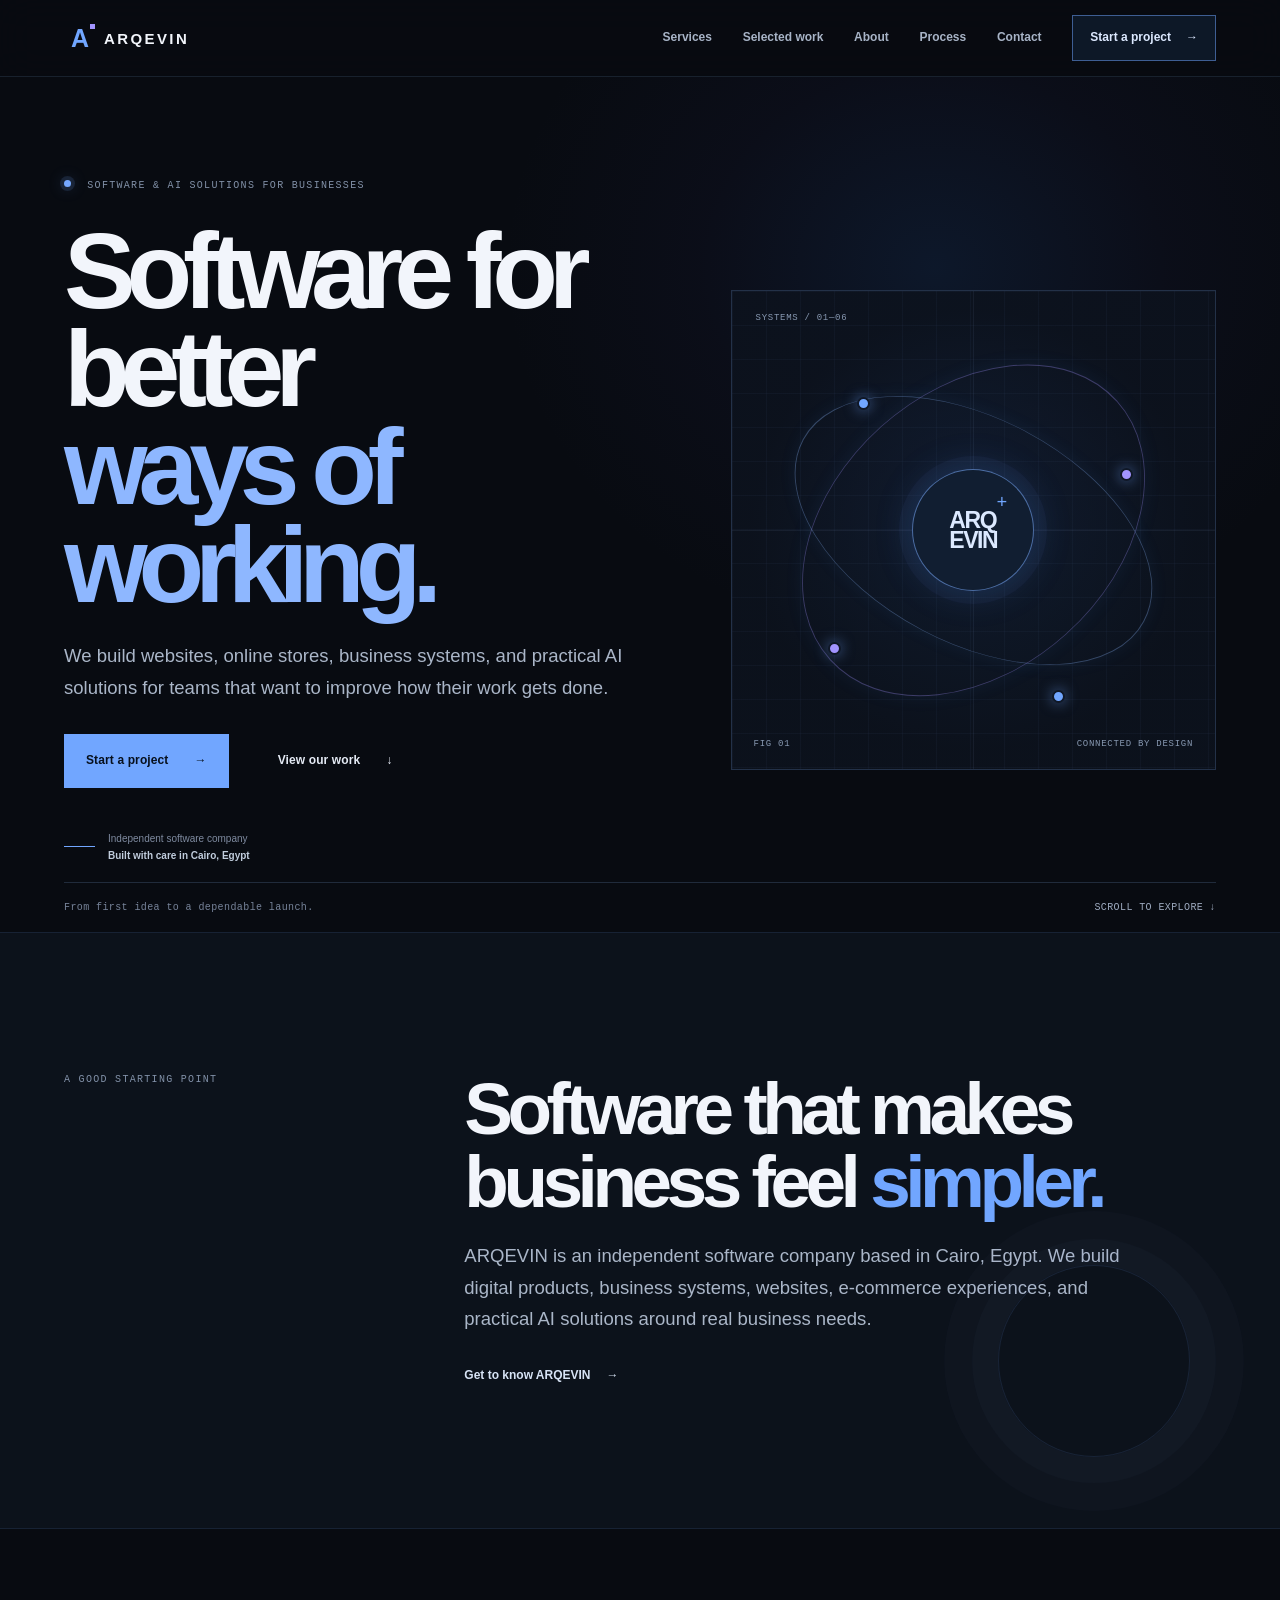
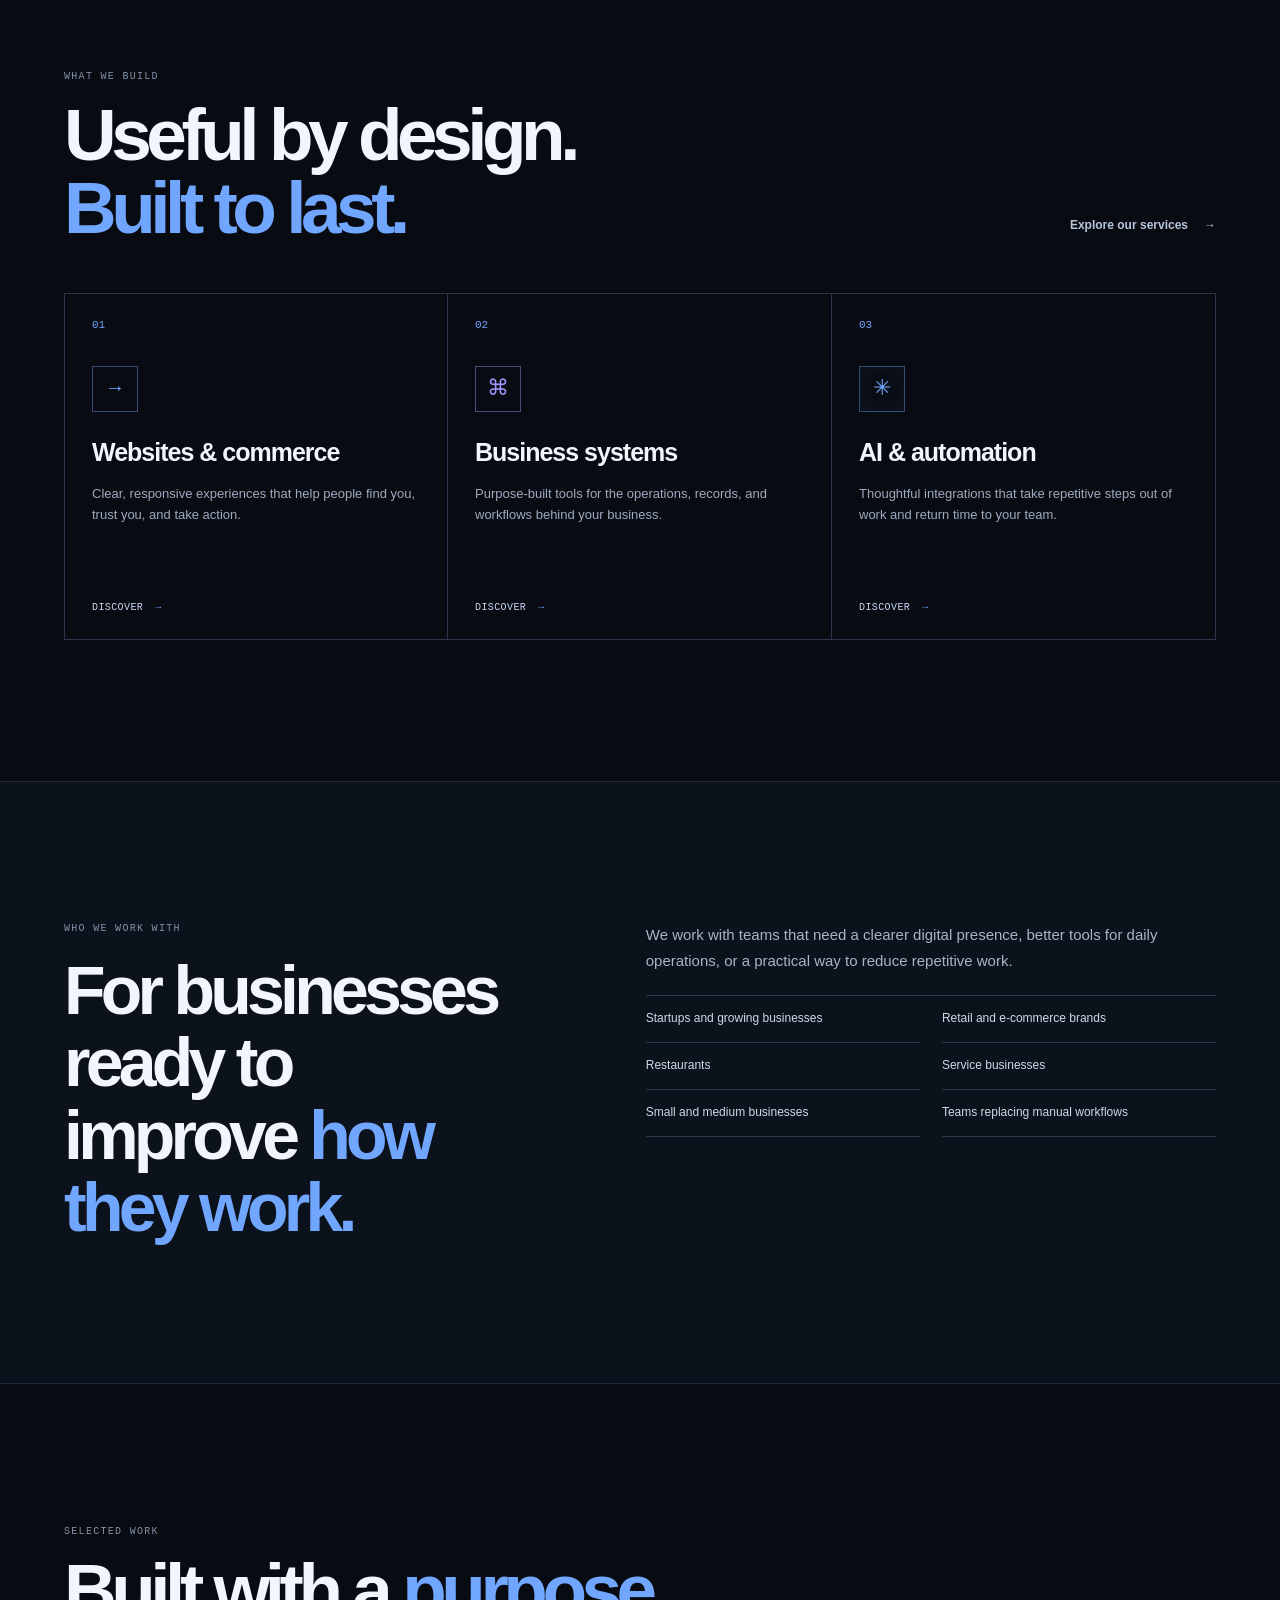
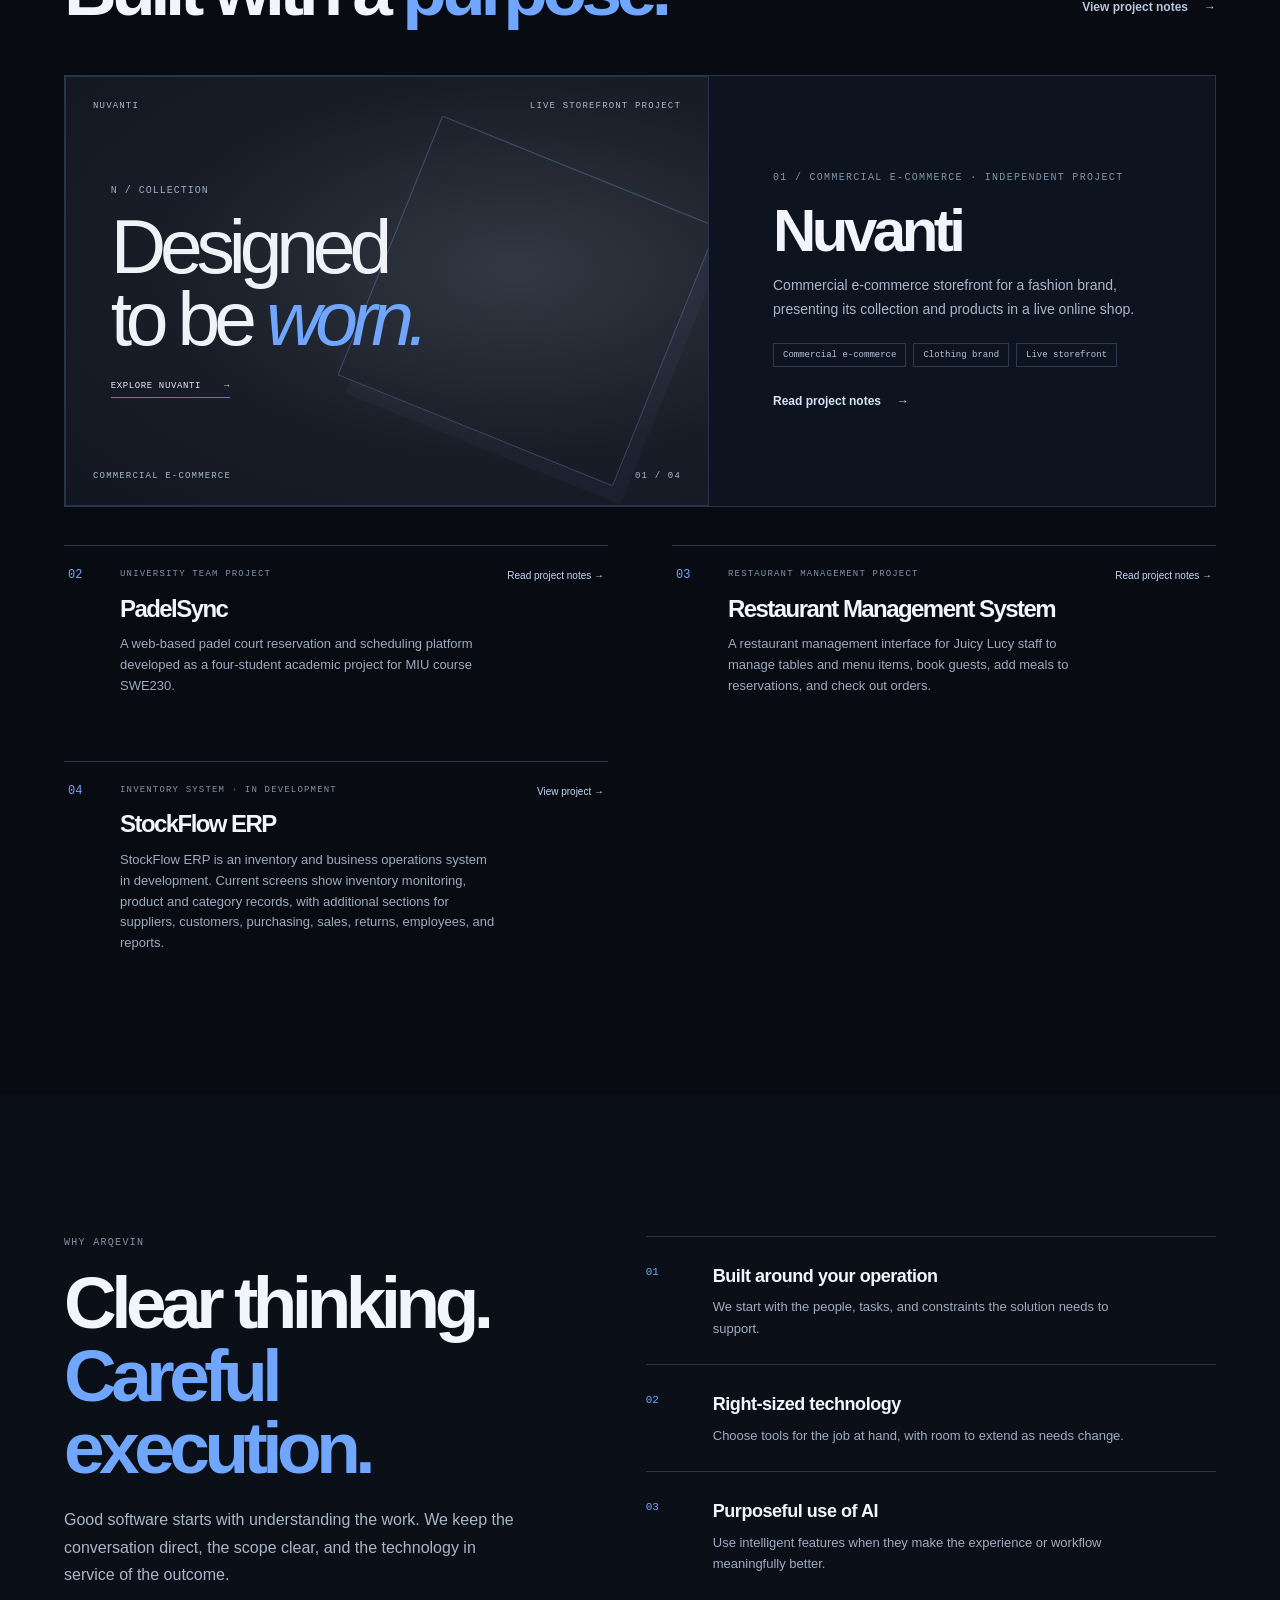
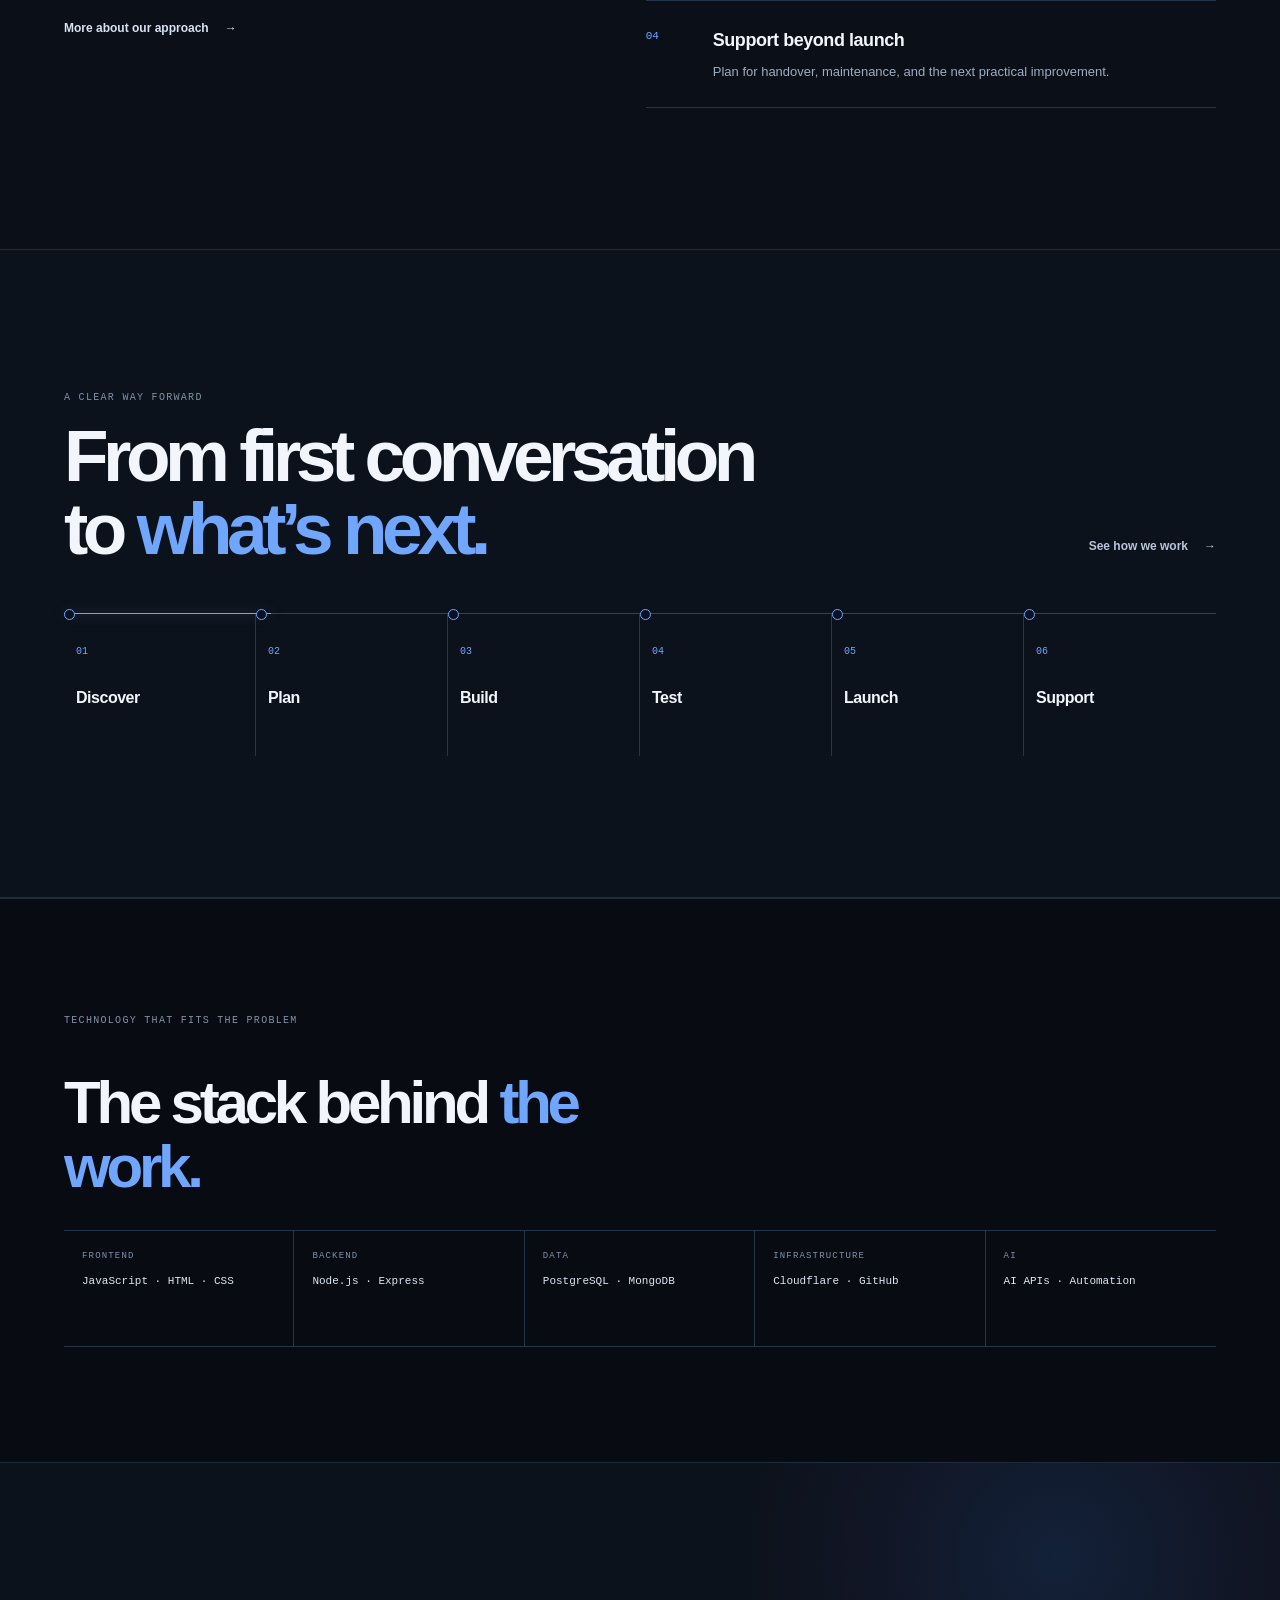
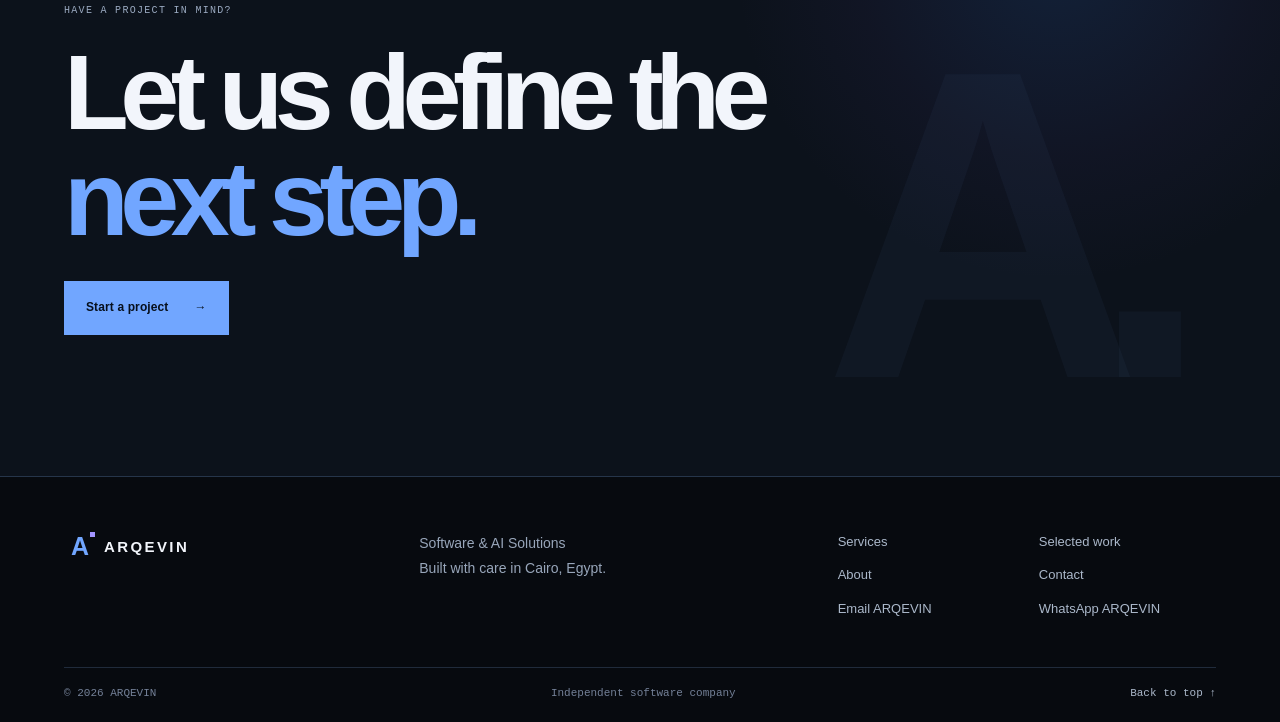
==== commit 2178b9bd: "added new project gallery" ====
--- a/index.html
+++ b/index.html
@@ -242,7 +242,7 @@
                 ><span class="visual-button">EXPLORE NUVANTI <b>→</b></span>
               </div>
               <div class="visual-bottom">
-                <span>COMMERCIAL E-COMMERCE</span><span>01 / 03</span>
+                <span>COMMERCIAL E-COMMERCE</span><span>01 / 04</span>
               </div>
             </div>
             <div class="project-info">
@@ -297,6 +297,22 @@
                 aria-label="Read restaurant management project notes"
                 href="/work.html#restaurant-management"
                 >Read project notes →</a
+              >
+            </div>
+            <div class="mini-project">
+              <span class="mini-index">04</span>
+              <div>
+                <p class="eyebrow">Inventory system · In development</p>
+                <h3>StockFlow ERP</h3>
+                <p data-project-summary="stockflow">
+                  StockFlow ERP is an inventory and business operations system
+                  currently in development.
+                </p>
+              </div>
+              <a
+                aria-label="Read StockFlow ERP project notes"
+                href="/work.html#stockflow"
+                >View project →</a
               >
             </div>
           </div>
